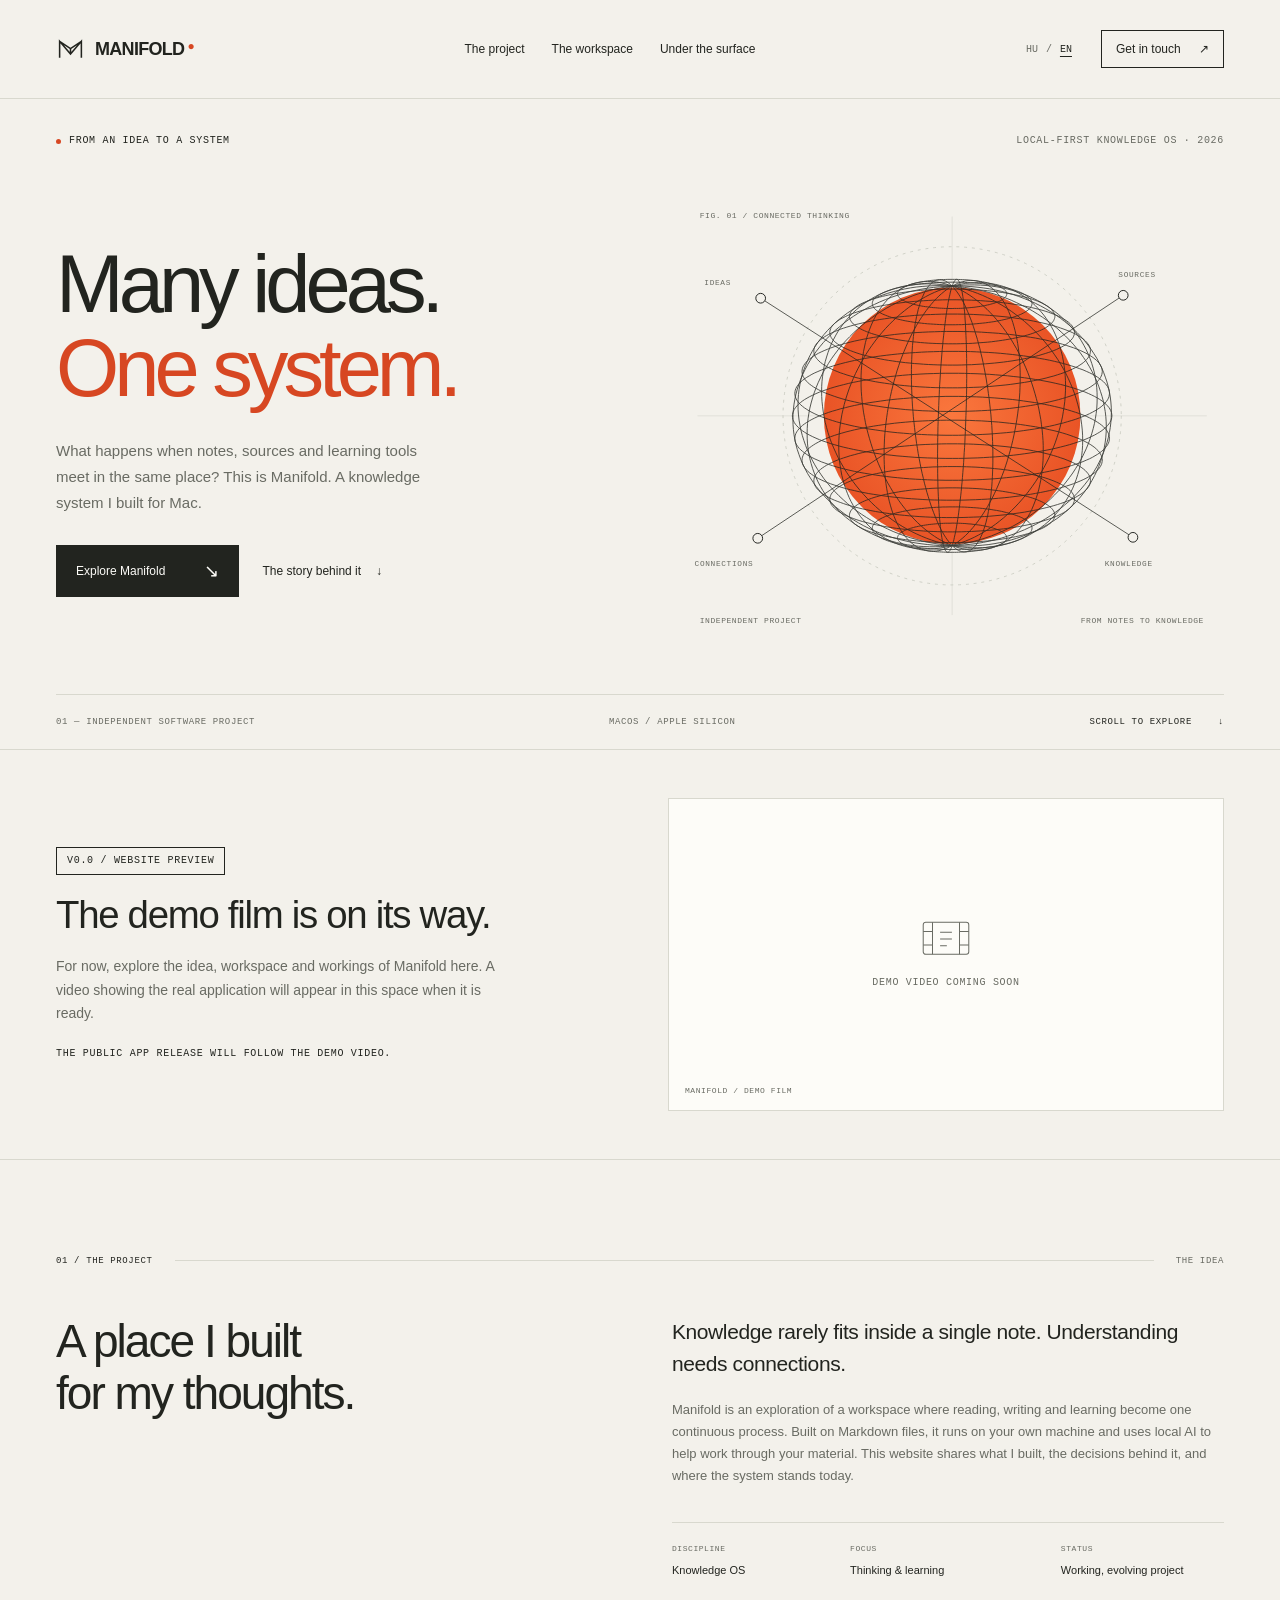
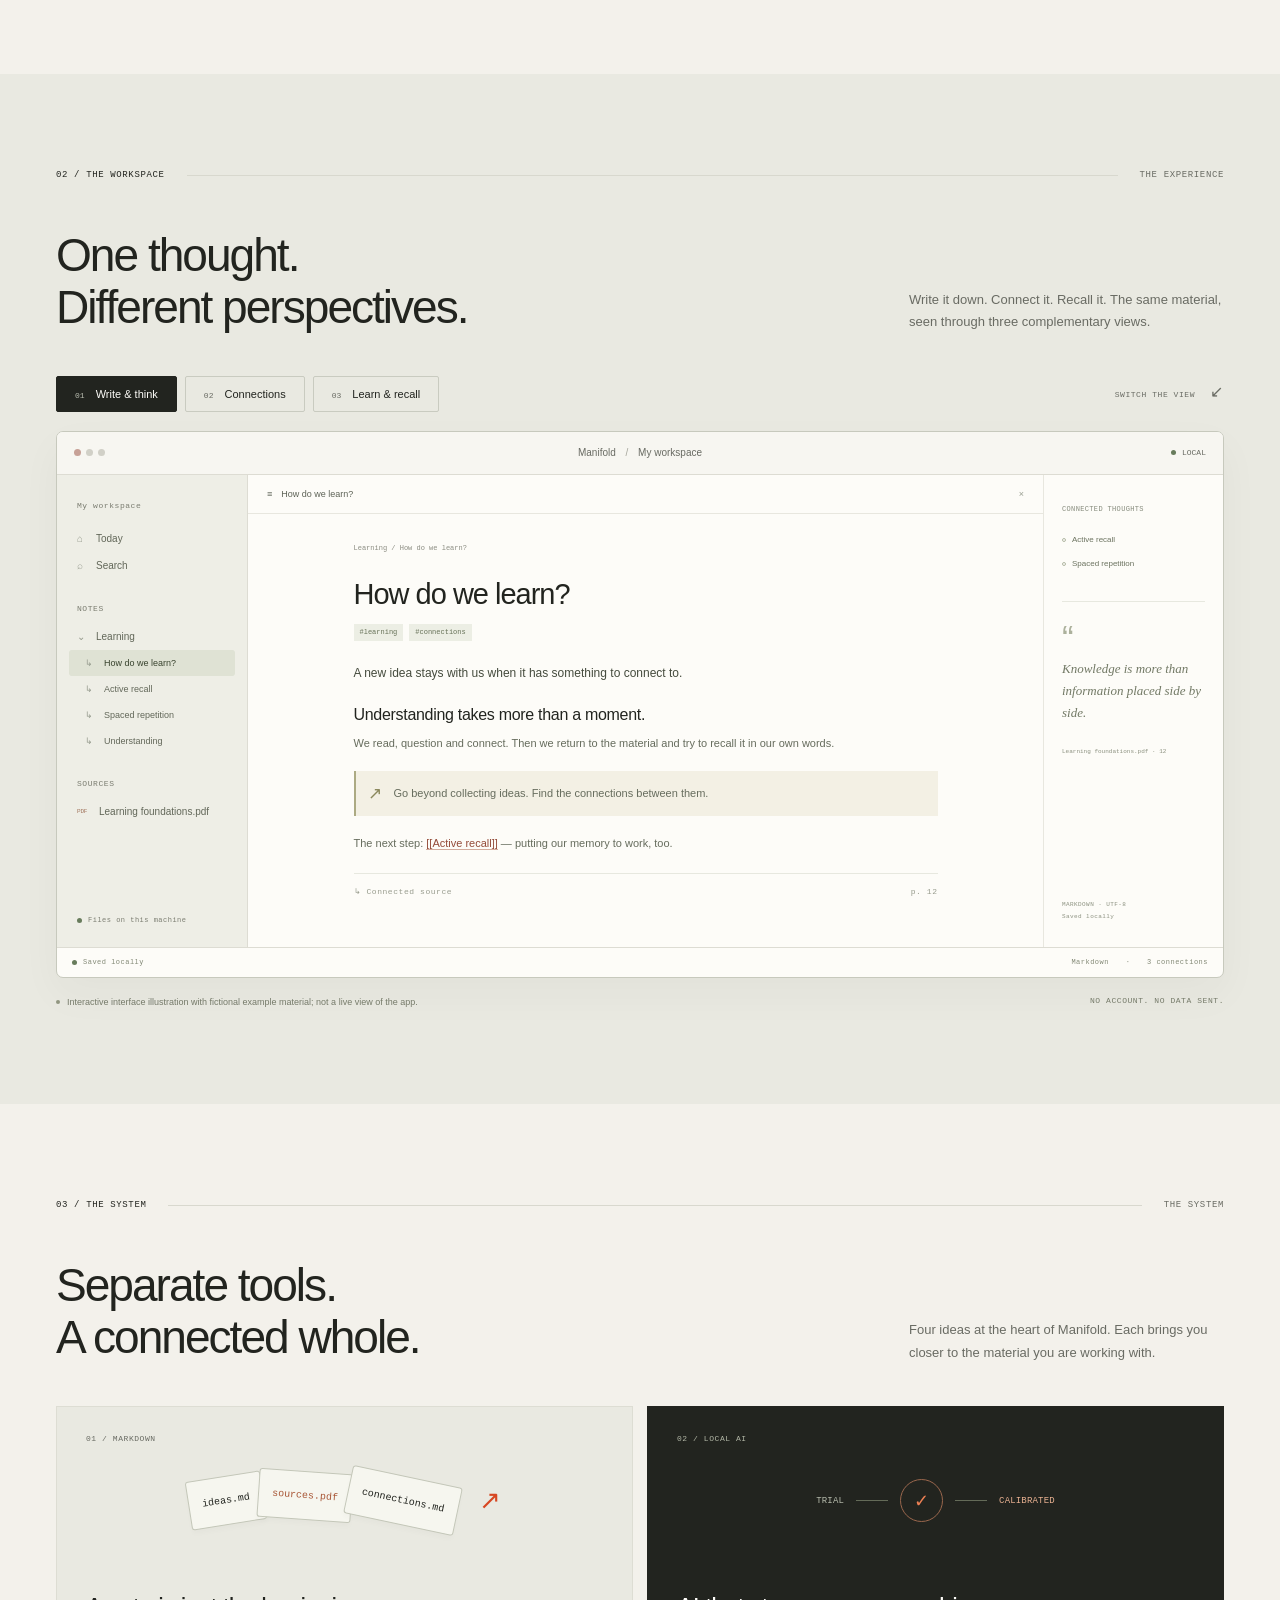
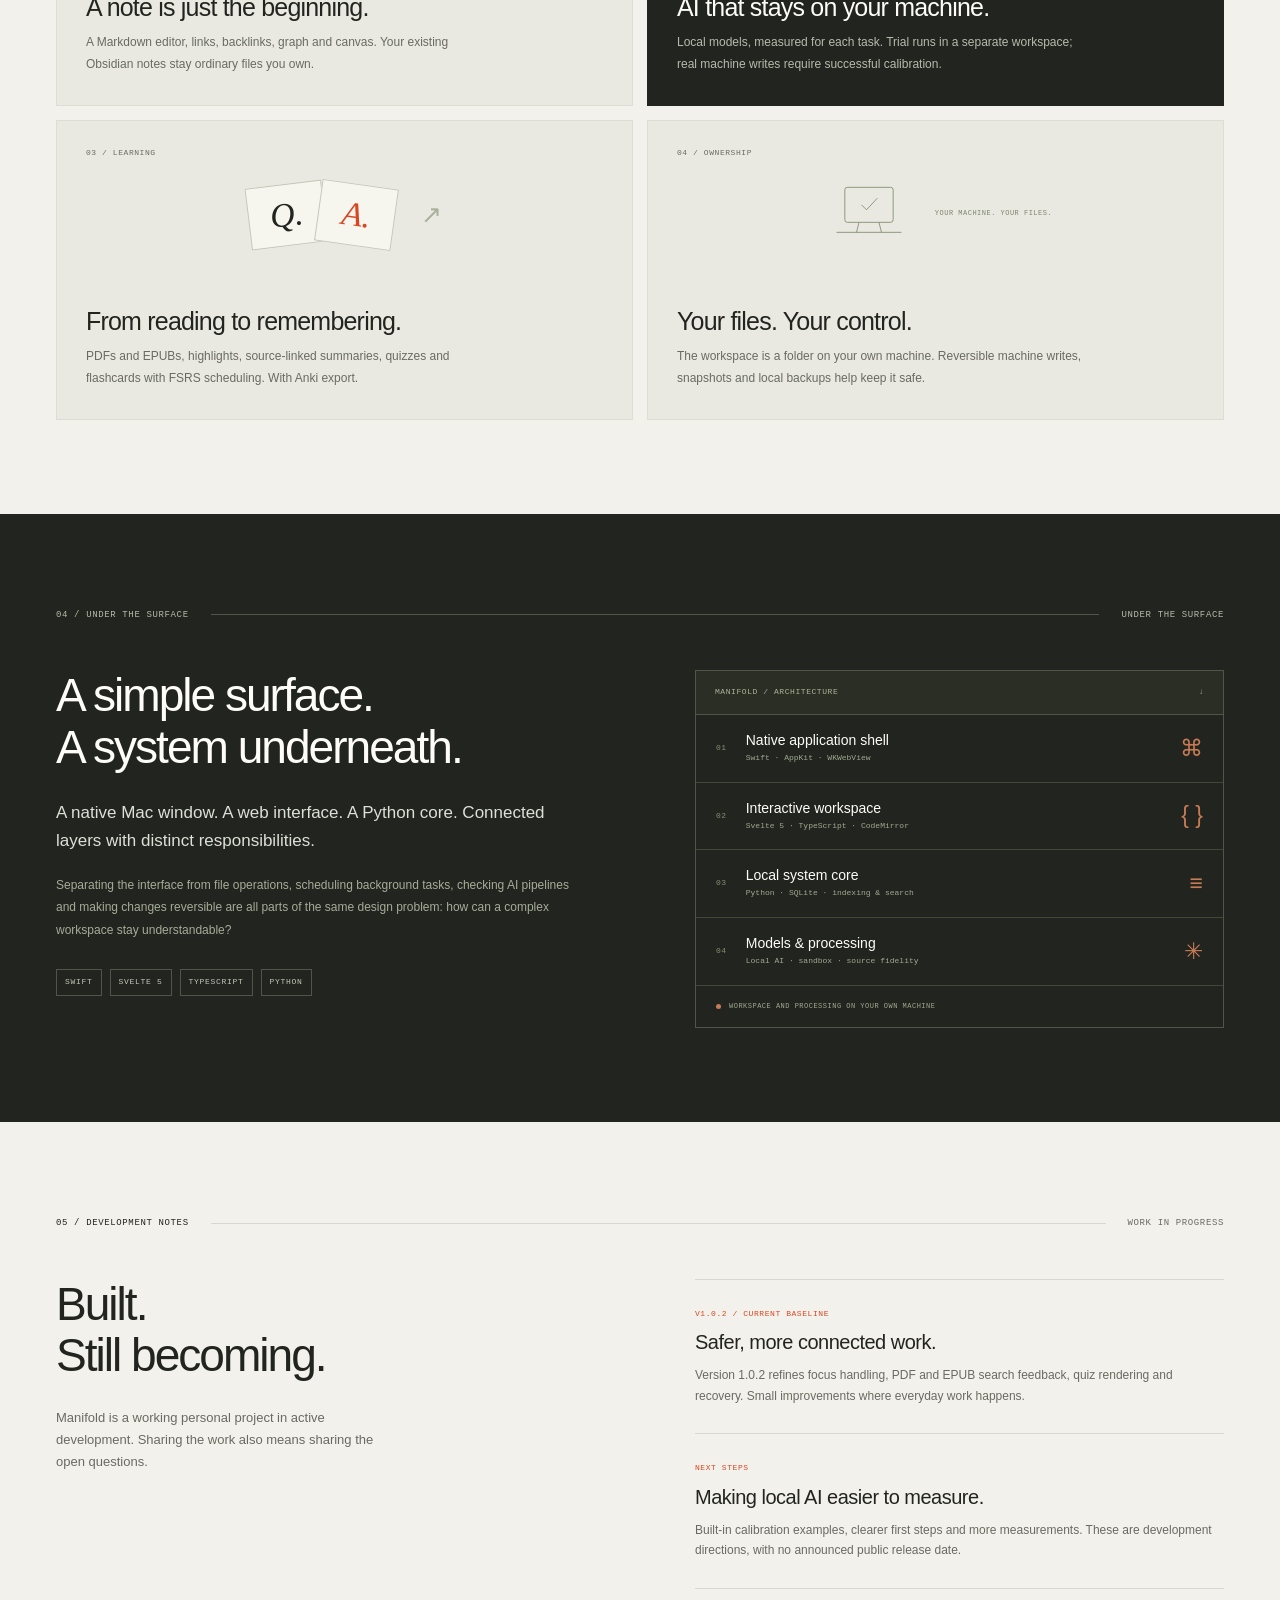
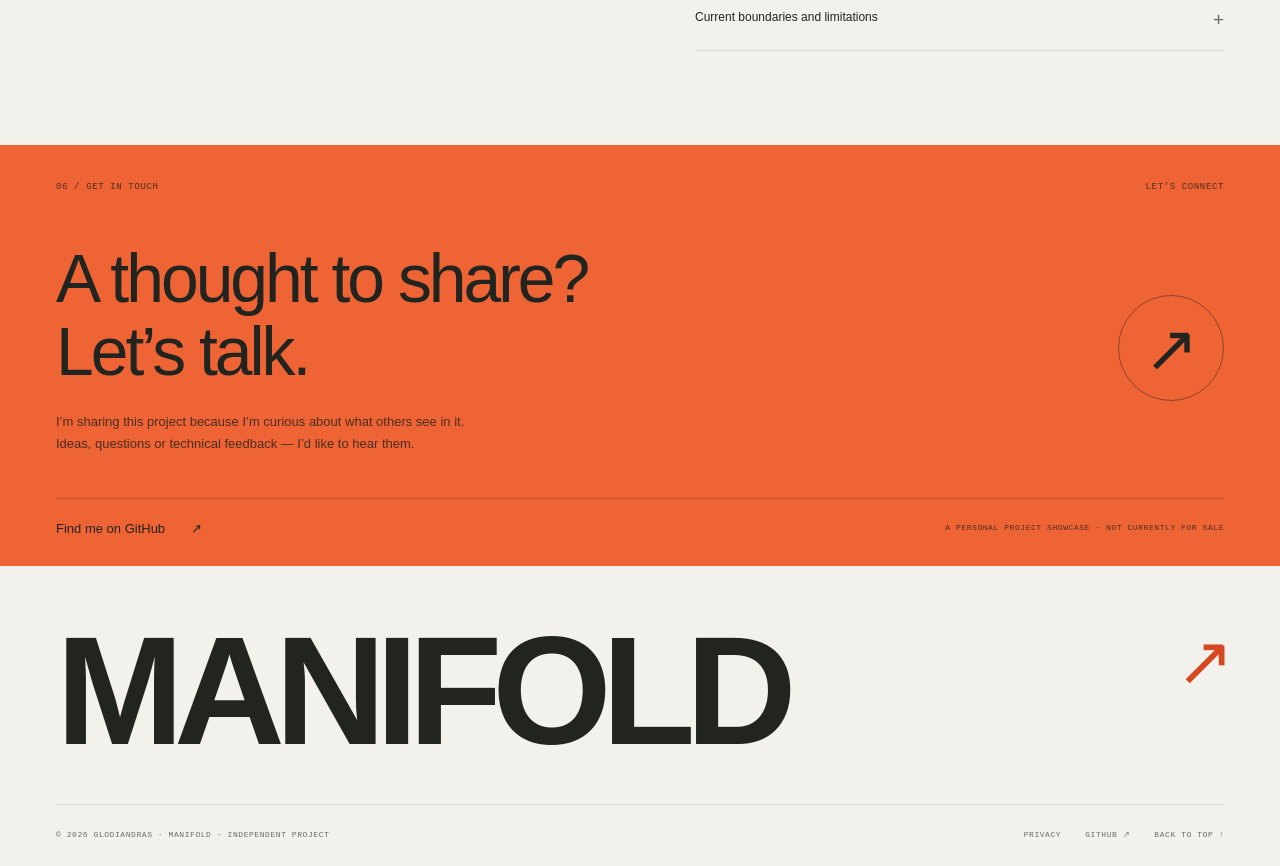
==== index.html @ f5e97c0f "Publish approved Manifold v0.0 bilingual website" ====
<!doctype html>
<html lang="en">
<head>
  <meta charset="utf-8">
  <meta name="viewport" content="width=device-width, initial-scale=1">
  <meta name="description" content="An independent software project about connected knowledge. Explore Manifold: a Markdown workspace, learning tools and local AI in one Mac application.">
  <meta name="theme-color" content="#f3f1eb">
  <meta http-equiv="Content-Security-Policy" content="default-src &#x27;none&#x27;; script-src &#x27;none&#x27;; style-src &#x27;sha256-9LdirO17qjAAufMeo3Rj2K68SVOoMVyPY88Miz1A1Jk=&#x27;; img-src &#x27;self&#x27; data:; font-src &#x27;none&#x27;; base-uri &#x27;none&#x27;; form-action &#x27;none&#x27;; object-src &#x27;none&#x27;">
<meta name="manifold-web-version" content="v0.0">
<meta name="robots" content="index, follow">
<meta property="og:type" content="website">
<meta property="og:site_name" content="Manifold">
<meta property="og:title" content="Manifold — Many ideas. One system.">
<meta property="og:description" content="An independent software project about connected knowledge. Explore Manifold: a Markdown workspace, learning tools and local AI in one Mac application.">
<meta property="og:locale" content="en_US">
<meta name="twitter:card" content="summary_large_image">
<link rel="canonical" href="https://glodiandras.github.io/Manifold/">
<meta property="og:url" content="https://glodiandras.github.io/Manifold/">
<meta property="og:image" content="https://glodiandras.github.io/Manifold/social.png">
<meta property="og:image:width" content="1200">
<meta property="og:image:height" content="630">
<meta property="og:image:alt" content="Manifold — Many ideas. One system.">
<link rel="alternate" hreflang="en" href="https://glodiandras.github.io/Manifold/">
<link rel="alternate" hreflang="hu" href="https://glodiandras.github.io/Manifold/hu.html">
<link rel="alternate" hreflang="x-default" href="https://glodiandras.github.io/Manifold/">
  <title>Manifold — Many ideas. One system.</title>
  <link rel="icon" href="mark.svg" type="image/svg+xml">
  <style id="manifold-style">
@charset "UTF-8";
:root{color-scheme:light;--paper:#f3f1eb;--ink:#22241f;--muted:#696b63;--line:#d8d8ce;--accent:#d74722;--orange:#ee6435;--white:#fdfcf8;--mono:"SFMono-Regular",Consolas,"Liberation Mono",monospace;--sans:"Helvetica Neue",Helvetica,Arial,sans-serif}
*{box-sizing:border-box}
html{scroll-behavior:smooth;scroll-padding-top:28px}
body{margin:0;background:var(--paper);color:var(--ink);font-family:var(--sans);font-size:16px;-webkit-font-smoothing:antialiased}
a{color:inherit;text-decoration:none}
button,input,summary{font:inherit}
a,summary,label{-webkit-tap-highlight-color:transparent}
a:focus-visible,summary:focus-visible{outline:2px solid var(--accent);outline-offset:6px}
::selection{background:#f4b39a;color:var(--ink)}
h1,h2,h3,h4,p{margin:0}
h1,h2,h3,h4{font-weight:500}
p{line-height:1.7}
svg{display:block;max-width:100%}
fieldset{min-inline-size:0}
section[id]{scroll-margin-top:24px}
.wrap{max-width:1328px;margin:auto;padding-left:56px;padding-right:56px}
.mono{font-family:var(--mono);font-size:10px;line-height:1.6;letter-spacing:.07em;font-weight:400}
.sr-only{position:absolute;width:1px;height:1px;padding:0;overflow:hidden;clip-path:inset(50%);white-space:nowrap;border:0}
.skip{position:fixed;top:-100px;left:20px;z-index:30;padding:12px 20px;background:var(--ink);color:var(--white)}
.skip:focus{top:12px}
.site-header{display:flex;align-items:center;justify-content:space-between;gap:30px;height:99px;border-bottom:1px solid var(--line)}
.wordmark{display:flex;align-items:center;gap:10px;font-size:18px;letter-spacing:-.7px;font-weight:750}
.wordmark svg{width:29px;height:29px;stroke:var(--ink);stroke-width:1.7;fill:none}
.wordmark-dot{font-size:12px;align-self:flex-start;margin-top:4px;margin-left:-7px;color:var(--accent)}
.main-nav{display:flex;gap:27px;font-size:12px}
.main-nav a,.text-link{transition:color .2s}
.main-nav a:hover,.text-link:hover{color:var(--accent)}
.header-end{display:flex;gap:29px;align-items:center;font-size:12px}
.language{display:flex;gap:8px;font-family:var(--mono);font-size:10px}
.language span,.language a:not([aria-current]){color:var(--muted)}
.language [aria-current]{text-decoration:underline;text-underline-offset:4px}
.contact-nav{padding:11px 14px;border:1px solid var(--ink)}
.contact-nav span{margin-left:15px}
.contact-nav:hover{background:var(--ink);color:var(--white)}
.hero-meta{display:flex;justify-content:space-between;gap:20px;margin-top:34px;color:var(--muted)}
.hero-meta>span:first-child{color:var(--ink);display:flex;align-items:center;gap:8px}
.status-dot{width:5px;height:5px;background:var(--accent);display:inline-block;border-radius:50%;flex:none}
.hero-grid{display:grid;grid-template-columns:1.1fr 1fr;align-items:center;gap:25px;padding:61px 0 64px}
.hero h1{font-size:clamp(58px,6.35vw,88px);line-height:1.035;letter-spacing:-5px;font-weight:500}
.hero h1>span{color:var(--accent)}
.hero-intro{font-size:15px;color:var(--muted);line-height:1.75;max-width:390px;margin-top:27px}
.button{display:inline-flex;align-items:center;gap:39px;background:var(--ink);color:var(--white);font-size:12px;padding:17px 20px;margin-top:29px;transition:background .2s,transform .2s}
.button:hover{background:var(--accent);transform:translateY(-2px)}
.button span{font-size:18px;line-height:1}
.hero-story{display:inline-flex;gap:15px;font-size:12px;margin:16px 0 0 23px}
.hero-art{position:relative;align-self:stretch;display:flex;flex-direction:column;justify-content:center;margin-top:-8px}
.art-coordinate,.art-bottom{font-size:8px;color:var(--muted)}
.art-coordinate{position:absolute;top:8px;left:20px}
.manifold-art{width:100%;height:auto;overflow:visible}
.manifold-art .axis{stroke:var(--line);stroke-width:.7}
.orbit{fill:none;stroke:#bfc1b6;stroke-width:.7;stroke-dasharray:3 5}
.mesh{fill:none;stroke:var(--ink);stroke-width:.9;opacity:.86}
.art-line{fill:none;stroke:var(--ink);stroke-width:.75}
.art-node{fill:var(--paper);stroke:var(--ink);stroke-width:1}
.manifold-art text{font-family:var(--mono);font-size:8px;fill:var(--muted);letter-spacing:.7px}
.art-bottom{display:flex;justify-content:space-between;position:absolute;bottom:2px;left:20px;right:20px}
.hero-bottom{display:flex;justify-content:space-between;gap:16px;border-top:1px solid var(--line);padding:20px 0;color:var(--muted);font-size:9px}
.hero-bottom a{color:var(--ink)}
.hero-bottom a span{margin-left:20px}
.section-space{padding-top:94px;padding-bottom:94px}
.film-section{display:grid;grid-template-columns:1fr 1fr;gap:56px;align-items:center;padding-top:48px;padding-bottom:48px;border-top:1px solid var(--line);border-bottom:1px solid var(--line)}
.film-status{display:inline-block;border:1px solid var(--ink);padding:5px 10px;margin-bottom:18px}
.film-copy h2{font-size:clamp(28px,3vw,40px);line-height:1.15;letter-spacing:-1.3px;margin-bottom:18px}
.film-copy>p{max-width:450px;color:var(--muted);font-size:14px}
.film-copy .film-note{margin-top:20px;color:var(--ink);font-size:10px}
.film-frame{aspect-ratio:16/9;border:1px solid var(--line);background:var(--white);display:flex;flex-direction:column;align-items:center;justify-content:center;gap:16px;position:relative;color:var(--muted)}
.film-frame svg{width:54px;fill:none;stroke:var(--muted);stroke-width:1.2}
.film-frame .film-frame-caption{position:absolute;left:16px;bottom:12px;font-size:8px}
@media(max-width:700px){.film-section{grid-template-columns:1fr;gap:28px}.film-frame{width:100%}}
.section-index{display:flex;align-items:center;gap:22px;color:var(--muted);font-size:9px;margin-bottom:48px}
.section-index>span:first-child{color:var(--ink)}
.index-rule{height:1px;background:var(--line);flex:1}
.project-grid{display:grid;grid-template-columns:1fr 1.07fr;gap:100px}
h2{font-size:clamp(36px,3.6vw,49px);line-height:1.12;letter-spacing:-2px}
.project-copy .large-copy{font-size:21px;line-height:1.5;letter-spacing:-.4px;color:var(--ink);margin-bottom:20px}
.project-copy>p{font-size:13px;color:var(--muted)}
.project-facts{display:grid;grid-template-columns:1fr 1.2fr 1fr;gap:15px;border-top:1px solid var(--line);margin-top:34px;padding-top:20px}
.project-facts span{font-size:8px;color:var(--muted);display:block;text-transform:uppercase;margin-bottom:7px}
.project-facts strong{font-size:11px;font-weight:500;line-height:1.6;display:block}
.workspace-section{background:#e9e9e1}
.section-heading{display:flex;align-items:end;justify-content:space-between;gap:70px;margin-bottom:42px}
.section-heading>p{font-size:13px;max-width:315px;color:var(--muted)}
.workspace-demo{margin:0;padding:0;border:none;position:relative}
.demo-tabs{display:flex;gap:8px;align-items:center;margin-bottom:19px}
.demo-tabs label{cursor:pointer;padding:11px 18px;font-size:11px;border:1px solid #c9cbc0;border-radius:2px;transition:background .2s}
.tab-number{font-family:var(--mono);font-size:8px;color:var(--muted);margin-right:8px}
.demo-tab-hint{margin-left:auto;color:var(--muted);font-size:8px}
.demo-tab-hint>span{margin-left:10px;font-size:16px}
#view-notes:checked~.demo-tabs label[for=view-notes],#view-graph:checked~.demo-tabs label[for=view-graph],#view-study:checked~.demo-tabs label[for=view-study]{color:var(--white);background:var(--ink);border-color:var(--ink)}
#view-notes:checked~.demo-tabs label[for=view-notes] .tab-number,#view-graph:checked~.demo-tabs label[for=view-graph] .tab-number,#view-study:checked~.demo-tabs label[for=view-study] .tab-number{color:#b9bdb0}
#view-notes:focus-visible~.demo-tabs label[for=view-notes],#view-graph:focus-visible~.demo-tabs label[for=view-graph],#view-study:focus-visible~.demo-tabs label[for=view-study]{outline:2px solid var(--accent);outline-offset:4px}
.app-window{border:1px solid #c7c9bd;border-radius:7px;overflow:hidden;background:var(--white);box-shadow:0 16px 40px #32352c0a}
.app-titlebar{display:flex;align-items:center;justify-content:space-between;height:43px;border-bottom:1px solid #dddcd3;background:#f7f6f1;padding:0 17px;font-size:10px;color:var(--muted)}
.window-dots{display:flex;gap:5px;width:70px}
.window-dots i{width:7px;height:7px;background:#d1d0c7;border-radius:50%}
.window-dots i:first-child{background:#c7a197}
.titlebar-divider{padding:0 7px;color:#a5a59b}
.local-badge{font-family:var(--mono);font-size:8px;display:flex;align-items:center;gap:6px;width:70px;justify-content:end}
.local-badge .status-dot,.sidebar-bottom .status-dot,.app-status .status-dot{background:#687c5c}
.app-body{display:grid;grid-template-columns:191px minmax(0,1fr) 180px;min-height:472px}
.app-sidebar{position:relative;background:#eeeee6;border-right:1px solid #dddcd3;padding:25px 12px 50px}
.sidebar-heading{font-size:8px;color:#7a7c70;padding:0 8px;margin-bottom:13px}
.sidebar-row{font-size:10px;padding:8px;display:flex;gap:8px;align-items:center;color:#626759}
.sidebar-row>span{width:11px;color:#969b8e}
.sidebar-files{margin-top:24px;margin-bottom:7px}
.sidebar-row.file{font-size:9px;padding-left:16px;white-space:nowrap}
.sidebar-row.active{background:#dfe2d4;border-radius:3px;color:#38432e}
.sidebar-row .pdf-icon{font-family:var(--mono);font-size:6px;letter-spacing:-.2px;color:#a1745d;width:14px}
.sidebar-bottom{position:absolute;bottom:20px;left:20px;display:flex;gap:6px;align-items:center;font-size:7px;color:#7a7c70}
.app-main{min-width:0}
.editor-tab{height:39px;display:flex;gap:9px;align-items:center;padding:0 19px;border-bottom:1px solid #e8e7df;font-size:9px;color:#5e6357}
.tab-close{margin-left:auto;color:#989d90}
.note-page{padding:29px 38px 31px;max-width:660px;margin:auto}
.breadcrumb{font-size:7px;letter-spacing:0;color:#8a8b80;margin-bottom:23px}
.note-page h3{font-size:29px;letter-spacing:-1px;line-height:1.2;margin-bottom:12px}
.note-properties{display:flex;gap:6px;letter-spacing:0;font-size:7px;margin-bottom:22px}
.note-properties span{padding:3px 6px;background:#eceee4;color:#657056}
.note-page p{font-size:11px;line-height:1.85;color:#666c5d}
.note-page .note-lead{font-size:12px;line-height:1.8;color:#454b3d}
.note-page h4{font-size:16px;letter-spacing:-.3px;margin:22px 0 9px}
.note-callout{background:#f3f0e4;border-left:2px solid #acaa83;display:flex;gap:12px;padding:12px;margin:17px 0}
.note-callout>span{color:#8b885d;font-size:17px}
.wiki-link{color:#944b39;border-bottom:1px solid #d3ac9d}
.note-source{display:flex;justify-content:space-between;font-size:8px;color:#989c8e;border-top:1px solid #e7e8df;margin-top:20px;padding-top:12px}
.app-context{padding:29px 18px;border-left:1px solid #e8e7df;position:relative}
.app-context>p{font-size:7px;color:#868b7c;letter-spacing:.05em;margin-bottom:19px}
.context-link{display:flex;gap:6px;align-items:center;font-size:8px;line-height:1.5;margin-bottom:12px;color:#6b725f}
.context-link i{width:4px;height:4px;border:1px solid #b2b8a4;border-radius:50%}
.context-quote{margin-top:31px;padding-top:18px;border-top:1px solid #e7e8df}
.quote-mark{font-size:35px;line-height:1;color:#acb19c}
.context-quote p{font-family:Georgia,serif;font-size:13px;font-style:italic;line-height:1.7;color:#727965;margin:3px 0 15px}
.context-quote>.mono{font-size:6px;letter-spacing:0;color:#8b907f}
.context-foot{position:absolute;bottom:24px;font-size:6px;line-height:2;color:#8b907f}
.app-status{padding:9px 15px;border-top:1px solid #dddcd3;display:flex;justify-content:space-between;font-size:7px;color:#828875}
.app-status>span:first-child{display:flex;gap:6px;align-items:center}
.app-status>span:last-child>span{margin:0 12px}
.demo-panel{display:none}
#view-notes:checked~.app-window .notes-panel,#view-graph:checked~.app-window .graph-panel,#view-study:checked~.app-window .study-panel{display:block}
.graph-stage{padding:20px 15px;background-image:radial-gradient(#c7cbbf .7px,transparent .7px);background-size:16px 16px;min-height:433px;display:flex;flex-direction:column;justify-content:center}
.graph-stage svg{width:100%;max-height:370px}
.graph-edges{fill:none;stroke:#c4c8b9;stroke-width:1}
.graph-small{fill:#8b9879;stroke:var(--white);stroke-width:3}
.graph-center{fill:var(--orange);stroke:#efd1bf;stroke-width:9}
.graph-labels{font-family:var(--sans);font-size:12px;fill:#6a745e}
.graph-labels text:first-child{fill:var(--ink);font-weight:600}
.graph-note{font-size:7px;text-align:center;color:#88907b;margin-top:9px}
.study-stage{padding:29px 37px;min-height:433px}
.study-meta{display:flex;justify-content:space-between;font-size:7px;color:#878d7b}
.study-card{border:1px solid #d9ddce;border-radius:4px;padding:26px 25px;background:#f8f9f2;margin-top:22px}
.card-kicker{font-size:7px;color:#8d947e}
.study-card h3{font-size:24px;line-height:1.3;letter-spacing:-.7px;margin-top:18px;max-width:300px}
.card-answer{margin-top:28px;border-top:1px solid #d9ddce}
.card-answer summary{list-style:none;font-size:10px;cursor:pointer;padding-top:16px;display:flex;justify-content:space-between;color:#70795d}
.card-answer summary::-webkit-details-marker{display:none}
.card-answer[open] summary{color:#38452c}
.card-answer p{font-size:12px;line-height:1.7;color:#556149;padding-top:15px}
.study-source{font-size:9px;color:#7b856c;margin-top:19px}
.study-disclaimer{font-size:7px;color:#929886;margin-top:19px;letter-spacing:0}
.demo-caption{display:flex;justify-content:space-between;gap:20px;margin-top:17px;color:#777c6b}
.demo-caption p{font-size:9px;display:flex;align-items:center;gap:7px}
.caption-dot{width:4px;height:4px;background:#929781;border-radius:50%;flex:none}
.demo-caption>.mono{font-size:8px}
.feature-grid{display:grid;grid-template-columns:repeat(2,minmax(0,1fr));gap:14px}
.feature{min-height:300px;position:relative;background:#e9e9e1;border:1px solid #ddddD3;padding:26px 29px 29px;display:flex;flex-direction:column}
.feature-number{font-size:8px;color:var(--muted)}
.feature-text{margin-top:auto;padding-top:25px}
.feature h3{font-size:25px;letter-spacing:-.8px;margin-bottom:10px}
.feature p{font-size:12px;color:var(--muted);max-width:410px;line-height:1.8}
.feature-dark{background:var(--ink);color:var(--white);border-color:var(--ink)}
.feature-dark .feature-number{color:#b2b7a6}
.feature-dark p{color:#b6bbac}
.feature-file-art{height:96px;display:flex;align-items:center;justify-content:center;padding-top:15px}
.feature-file-art>span{font-family:var(--mono);font-size:10px;border:1px solid #c4c7b9;border-radius:3px;padding:18px 13px;background:#f6f6ef;box-shadow:0 4px 5px #22241f05;transform:rotate(-9deg)}
.feature-file-art>span:nth-child(2){margin-left:-6px;transform:translateY(-5px) rotate(4deg);color:#a85636}
.feature-file-art>span:nth-child(3){margin-left:-6px;transform:rotate(12deg)}
.feature-file-art b{font-size:26px;font-weight:400;margin-left:20px;color:var(--accent)}
.ai-art{display:flex;align-items:center;justify-content:center;gap:12px;font-family:var(--mono);font-size:9px;letter-spacing:.02em;height:96px;padding-top:15px;color:#b6bbac}
.ai-line{width:32px;height:1px;background:#646b58}
.ai-measure{display:grid;place-items:center;width:43px;height:43px;border:1px solid #9a674d;border-radius:50%;font-size:18px;color:#ed8054}
.ai-art>span:last-child{color:#eab292}
.learning-art{display:flex;align-items:center;justify-content:center;height:96px;padding-top:15px;gap:10px}
.learning-art>span{width:77px;height:62px;border:1px solid #c4c7b9;background:#f6f6ef;font-family:Georgia,serif;font-style:italic;font-size:34px;display:grid;place-items:center;transform:rotate(-7deg)}
.learning-art>span:nth-child(2){margin-left:-17px;transform:rotate(8deg);color:var(--accent)}
.learning-art b{font-size:25px;color:#a9b09c;font-weight:400;margin-left:16px}
.ownership-art{height:96px;padding-top:12px;display:flex;align-items:center;justify-content:center;gap:16px}
.ownership-art svg{width:100px;stroke:#7e8a6c;stroke-width:1;fill:none}
.ownership-art span{font-size:7px;color:#7c866e}
.engineering-section{background:var(--ink);color:var(--white)}
.engineering-section .section-index,.engineering-section .section-index>span:first-child{color:#b4baa7}
.engineering-section .index-rule{background:#505647}
.engineering-grid{display:grid;grid-template-columns:1fr 1fr;gap:110px}
.engineering-intro{font-size:17px;line-height:1.65;color:#dedfd6;margin:26px 0 19px}
.engineering-grid>div>p:not(.engineering-intro){font-size:12px;color:#a5ad98;line-height:1.85}
.engineering-tags{display:flex;gap:8px;margin-top:28px;flex-wrap:wrap}
.engineering-tags span{padding:6px 8px;font-size:8px;border:1px solid #505647;color:#c1c8b5}
.architecture{border:1px solid #505647;align-self:start}
.architecture-head{display:flex;justify-content:space-between;background:#2a2e25;padding:15px 19px;border-bottom:1px solid #505647;color:#acb49b;font-size:8px}
.architecture-row{display:flex;align-items:center;gap:19px;border-bottom:1px solid #414838;padding:17px 20px}
.architecture-number{font-size:8px;color:#849073}
.architecture-row h3{font-size:14px;margin-bottom:4px}
.architecture-row p{font-family:var(--mono);font-size:8px;line-height:1.6;color:#a0aa90;letter-spacing:0}
.architecture-symbol{margin-left:auto;color:#c67b54;font-size:23px;line-height:1;font-weight:300}
.architecture-base{display:flex;gap:8px;align-items:center;font-size:7px;color:#a0aa90;padding:15px 20px}
.architecture-base .status-dot{background:#c67b54}
.journal-grid{display:grid;grid-template-columns:1fr 1fr;gap:110px}
.journal-grid>div>p{font-size:13px;color:var(--muted);max-width:330px;margin-top:25px}
.journal-entry{border-top:1px solid var(--line);padding:22px 0 27px}
.journal-tag{color:var(--accent);font-size:8px}
.journal-entry h3{font-size:20px;letter-spacing:-.5px;margin:11px 0}
.journal-entry p{font-size:12px;color:var(--muted)}
.limits{border-top:1px solid var(--line);border-bottom:1px solid var(--line)}
.limits summary{list-style:none;cursor:pointer;padding:21px 0;display:flex;justify-content:space-between;font-size:12px}
.limits summary::-webkit-details-marker{display:none}
.limits summary>span{font-size:19px;color:var(--muted);line-height:1}
.limits[open] summary>span{transform:rotate(45deg)}
.limits>div{padding:0 0 20px}
.limits p{font-size:12px;color:var(--muted);margin-bottom:11px}
.contact-section{background:var(--orange);padding:35px 0 30px}
.contact-top{display:flex;justify-content:space-between;font-size:9px;color:#502d21}
.contact-grid{display:flex;justify-content:space-between;align-items:center;gap:60px;padding:48px 0 43px}
.contact-grid h2{font-size:clamp(45px,5.3vw,72px);letter-spacing:-3px;line-height:1.08;max-width:770px}
.contact-grid p{font-size:13px;color:#4c2d21;max-width:440px;margin-top:22px}
.contact-arrow{width:106px;height:106px;flex-shrink:0;display:grid;place-items:center;border:1px solid #8c432b;border-radius:50%;font-size:65px;line-height:1;transition:background .2s,transform .2s}
.contact-arrow:hover{background:var(--ink);color:var(--orange);transform:rotate(8deg)}
.contact-bottom{display:flex;align-items:center;justify-content:space-between;gap:25px;border-top:1px solid #b9512c;padding-top:22px}
.contact-bottom>a{font-size:13px}
.contact-bottom>a>span{margin-left:22px}
.contact-bottom>.mono{font-size:8px;color:#502d21}
.site-footer{padding-top:49px;padding-bottom:24px}
.footer-brand{display:flex;align-items:center;justify-content:space-between;font-size:clamp(55px,12vw,160px);letter-spacing:-.065em;line-height:1;font-weight:600;border-bottom:1px solid var(--line);padding-bottom:36px}
.footer-brand>span{font-size:.45em;line-height:1;font-weight:400;align-self:flex-start;color:var(--accent);padding-top:12px}
.footer-meta{display:flex;justify-content:space-between;gap:25px;font-size:8px;color:var(--muted);padding-top:24px}
.footer-meta nav{display:flex;gap:24px}
.footer-meta a:hover{text-decoration:underline;text-underline-offset:4px}
.document{max-width:850px;min-height:65vh;padding-top:90px;padding-bottom:90px}
.document h1{font-size:56px;letter-spacing:-2px;line-height:1.12;margin:30px 0}
.document>p{color:var(--muted);max-width:620px}
.document section{margin-top:35px}
.document h2{font-size:23px;letter-spacing:-.5px;margin-bottom:12px}
.document section p{font-size:14px;color:var(--muted)}
.document section a{text-decoration:underline;text-underline-offset:3px}
@media(min-width:1500px){.hero-grid{padding-top:75px;padding-bottom:80px}
.hero h1{font-size:90px}
}
@media(max-width:1100px){.wrap{padding-left:36px;padding-right:36px}
.main-nav{gap:18px}
.hero h1{font-size:65px;letter-spacing:-3.5px}
.hero-grid{gap:5px}
.hero-story{margin-left:15px;font-size:11px}
.button{gap:20px}
.project-grid,.engineering-grid,.journal-grid{gap:55px}
.app-body{grid-template-columns:165px minmax(0,1fr) 151px}
.note-page{padding:27px}
.app-context{padding:27px 13px}
.feature-file-art>span{font-size:8px;padding:16px 9px}
.ai-art{gap:9px;font-size:8px}
.ai-line{width:24px}
}
@media(max-width:850px){.main-nav{display:none}
.hero-meta>span:last-child{font-size:8px}
.hero-grid{grid-template-columns:1.15fr 1fr;padding-top:48px;padding-bottom:50px}
.hero h1{font-size:54px;letter-spacing:-2.8px}
.hero-intro{font-size:13px}
.hero-story{display:flex;margin-left:0}
.hero-art{min-height:300px}
.art-coordinate{font-size:6px;left:4px;top:15px}
.art-bottom{font-size:6px;left:4px;right:4px;bottom:15px}
.section-space{padding-top:72px;padding-bottom:72px}
.project-grid{gap:35px}
.project-copy .large-copy{font-size:18px}
.project-facts{grid-template-columns:1fr 1fr;gap:20px}
.project-facts>div:last-child{grid-column:1/-1}
.section-heading{gap:35px}
.section-heading>p{max-width:250px;font-size:12px}
.app-body{grid-template-columns:149px minmax(0,1fr)}
.app-context{display:none}
.note-page h3{font-size:26px}
.demo-caption>.mono{display:none}
.demo-tab-hint{display:none}
.engineering-grid,.journal-grid{gap:40px}
h2{font-size:36px}
.feature{padding:23px;min-height:295px}
.feature h3{font-size:22px}
.feature-file-art{justify-content:flex-start}
.feature-file-art b{margin-left:12px}
.ai-art{gap:6px;font-size:7px}
.ai-line{width:17px}
.ai-measure{width:35px;height:35px}
.ownership-art{gap:5px}
.ownership-art span{font-size:6px}
.contact-grid h2{font-size:54px;letter-spacing:-2.5px}
.contact-arrow{width:85px;height:85px;font-size:50px}
.contact-bottom>.mono{max-width:220px;text-align:right}
}
@media(max-width:600px){html{scroll-padding-top:18px}
.wrap{padding-left:22px;padding-right:22px}
.site-header{height:77px;gap:14px}
.wordmark{font-size:15px;gap:7px}
.wordmark svg{width:25px;height:25px}
.wordmark-dot{font-size:10px;margin-left:-4px}
.header-end{gap:15px}
.contact-nav{font-size:10px;padding:8px 10px}
.contact-nav span{margin-left:9px}
.language{font-size:9px;gap:5px}
.hero-meta{margin-top:25px;font-size:8px}
.hero-meta>span:last-child{display:none}
.hero-grid{display:flex;flex-direction:column;padding-top:40px;padding-bottom:22px;gap:16px;align-items:stretch}
.hero h1{font-size:clamp(46px,11.7vw,68px);letter-spacing:-2.8px}
.hero-intro{font-size:14px;max-width:340px;margin-top:22px}
.button{font-size:11px;margin-top:25px;padding:16px 17px;gap:27px}
.hero-story{display:inline-flex;font-size:10px;margin-left:16px;gap:8px}
.hero-art{width:100%;max-width:400px;min-height:0;align-self:center;margin-top:5px}
.manifold-art{max-height:290px}
.art-coordinate{top:10px;font-size:6px}
.art-bottom{bottom:8px}
.hero-bottom{flex-wrap:wrap;font-size:7px;padding:18px 0;gap:12px}
.hero-bottom>span:nth-child(2){display:none}
.section-space{padding-top:55px;padding-bottom:55px}
.section-index{font-size:7px;gap:13px;margin-bottom:31px}
.section-index>span:last-child{font-size:6px}
.project-grid{grid-template-columns:1fr;gap:26px}
h2{font-size:36px;letter-spacing:-1.7px}
.project-copy .large-copy{font-size:19px;margin-bottom:16px}
.project-copy>p{font-size:13px}
.project-facts{grid-template-columns:1fr 1fr 1fr;margin-top:25px;gap:15px}
.project-facts>div:last-child{grid-column:auto}
.project-facts strong{font-size:10px}
.project-facts span{font-size:6px}
.section-heading{display:block;margin-bottom:28px}
.section-heading>p{max-width:350px;margin-top:18px;font-size:12px}
.demo-tabs{gap:5px;margin-bottom:13px}
.demo-tabs label{font-size:9px;padding:10px 9px;flex:1;text-align:center;white-space:nowrap}
.tab-number{font-size:7px;margin-right:4px}
.app-titlebar{height:36px;padding:0 12px;font-size:8px}
.window-dots{width:40px;gap:4px}
.window-dots i{width:6px;height:6px}
.local-badge{font-size:6px;width:40px}
.app-body{display:block;min-height:450px}
.app-sidebar{display:none}
.editor-tab{height:35px;font-size:8px;padding:0 18px}
.note-page{padding:25px 23px 30px}
.breadcrumb{font-size:6px;margin-bottom:20px}
.note-page h3{font-size:27px}
.note-page p{font-size:11px}
.note-page .note-lead{font-size:12px}
.note-page h4{margin-top:20px}
.note-properties{font-size:6px}
.app-status{font-size:6px;padding:9px 10px}
.app-status>span:last-child>span{margin:0 5px}
.demo-caption{margin-top:13px}
.demo-caption p{font-size:8px;line-height:1.6;align-items:start}
.caption-dot{margin-top:5px}
.graph-stage{min-height:415px;padding:20px 4px}
.graph-stage svg{height:330px}
.graph-labels{font-size:15px}
.graph-note{font-size:6px;margin-top:22px}
.study-stage{min-height:415px;padding:26px 23px}
.study-card{padding:25px 20px}
.study-card h3{font-size:25px}
.study-meta{font-size:6px}
.study-disclaimer{font-size:6px}
.feature-grid{grid-template-columns:1fr;gap:12px}
.feature{padding:24px;min-height:280px}
.feature h3{font-size:26px}
.feature p{font-size:12px}
.feature-file-art{justify-content:center}
.feature-file-art>span{font-size:9px;padding:18px 13px}
.feature-number{font-size:8px}
.ai-art{gap:13px;font-size:8px}
.ai-line{width:29px}
.ai-measure{width:42px;height:42px}
.ownership-art{gap:16px}
.ownership-art span{font-size:7px}
.engineering-grid,.journal-grid{grid-template-columns:1fr;gap:35px}
.engineering-intro{font-size:17px;margin-top:23px}
.engineering-tags{margin-top:23px}
.architecture-row{padding:18px}
.journal-grid>div>p{margin-top:19px;max-width:350px}
.journal-entry{padding-top:21px}
.contact-section{padding:27px 0}
.contact-top{font-size:7px}
.contact-grid{gap:15px;padding:35px 0 29px}
.contact-grid h2{font-size:39px;letter-spacing:-1.8px}
.contact-grid p{font-size:12px;margin-top:20px}
.contact-arrow{width:51px;height:51px;font-size:32px;align-self:flex-start;margin-top:6px}
.contact-bottom{align-items:start;padding-top:19px}
.contact-bottom>a{font-size:11px;max-width:190px}
.contact-bottom>a>span{margin-left:6px}
.contact-bottom>.mono{font-size:6px;max-width:130px;letter-spacing:0}
.site-footer{padding-top:32px;padding-bottom:23px}
.footer-brand{font-size:13.2vw;padding-bottom:24px}
.footer-brand>span{padding-top:4px}
.footer-meta{font-size:6px;flex-direction:column;gap:16px;padding-top:20px}
.footer-meta nav{justify-content:space-between;gap:15px}
.document{padding-top:50px;padding-bottom:55px}
.document h1{font-size:40px}
.document .mono{font-size:8px}
}
@media(prefers-reduced-motion:reduce){html{scroll-behavior:auto}
*,*::before,*::after{transition:none!important;animation:none!important}
}
@media print{body{background:white;color:black}
.wrap{padding:0;max-width:none}
.site-header,.hero-art,.demo-tabs,.contact-arrow,.footer-brand,.skip{display:none}
.section-space{padding:25px 0;break-inside:avoid}
.hero-grid{padding:25px 0}
.hero h1{font-size:48px}
.project-grid,.engineering-grid,.journal-grid{display:block}
.feature-grid{gap:12px}
.feature,.engineering-section,.contact-section{background:white;color:black}
.feature-dark p,.engineering-grid>div>p:not(.engineering-intro){color:#444}
.app-window{box-shadow:none}
.demo-panel{display:none!important}
.notes-panel{display:block!important}
.app-context{display:none}
.app-body{grid-template-columns:150px 1fr}
.contact-section{padding:25px 0}
.site-footer{padding-top:25px}
a[href^="mailto:"]::after{content:" (" attr(href) ")";font-size:10px}
}

</style>
</head>
<body id="top">
  <a class="skip" href="#main">Skip to content</a>
  <header class="site-header wrap">
    <a class="wordmark" href="index.html" aria-label="Manifold"><svg viewBox="0 0 32 32" aria-hidden="true"><path d="M4 25V7l12 14L28 7v18M4 7l12 8L28 7M16 15v6"/></svg>MANIFOLD<span class="wordmark-dot">●</span></a>
    <nav class="main-nav" aria-label="Main navigation"><a href="#project">The project</a><a href="#workspace">The workspace</a><a href="#engineering">Under the surface</a></nav>
    <div class="header-end"><div class="language" aria-label="Choose language"><a href="hu.html" lang="hu" >HU</a><span>/</span><a href="index.html" lang="en" aria-current="page">EN</a></div><a class="contact-nav" href="#contact">Get in touch <span aria-hidden="true">↗</span></a></div>
  </header>
  <main id="main">
    <section class="hero wrap" aria-labelledby="hero-title">
      <div class="hero-meta mono"><span><i class="status-dot"></i>FROM AN IDEA TO A SYSTEM</span><span>LOCAL-FIRST KNOWLEDGE OS · 2026</span></div>
      <div class="hero-grid"><div class="hero-copy"><h1 id="hero-title">Many ideas.<br><span>One system.</span></h1><p class="hero-intro">What happens when notes, sources and learning tools meet in the same place? This is Manifold. A knowledge system I built for Mac.</p><a class="button" href="#workspace">Explore Manifold <span aria-hidden="true">↘</span></a><a class="text-link hero-story" href="#project">The story behind it <span aria-hidden="true">↓</span></a></div>
      <div class="hero-art" aria-hidden="true"><div class="art-coordinate mono">FIG. 01 / CONNECTED THINKING</div><svg class="manifold-art" viewBox="0 0 560 440"><defs><radialGradient id="orb"><stop stop-color="#fa773d"/><stop offset="1" stop-color="#e95426"/></radialGradient></defs><path class="axis" d="M18 220h524M280 15v410"/><circle class="orbit" cx="280" cy="220" r="174"/><circle fill="url(#orb)" cx="280" cy="220" r="132"/><g class="mesh"><path d="M331.0,88.3 L331.9,88.8 L332.7,89.3 L333.5,89.9 L334.1,90.5 L334.7,91.0 L335.1,91.6 L335.5,92.2 L335.8,92.8 L336.0,93.4 L336.2,93.9 L336.2,94.5 L336.2,95.1 L336.0,95.7 L335.8,96.3 L335.5,96.9 L335.1,97.5 L334.7,98.0 L334.1,98.6 L333.5,99.2 L332.8,99.7 L331.9,100.3 L331.1,100.8 L330.1,101.3 L329.1,101.9 L327.9,102.4 L326.8,102.9 L325.5,103.3 L324.2,103.8 L322.8,104.3 L321.3,104.7 L319.8,105.1 L318.2,105.6 L316.5,105.9 L314.8,106.3 L313.1,106.7 L311.3,107.0 L309.4,107.3 L307.5,107.6 L305.5,107.9 L303.6,108.2 L301.5,108.4 L299.5,108.6 L297.4,108.8 L295.3,109.0 L293.1,109.1 L291.0,109.3 L288.8,109.4 L286.6,109.5 L284.4,109.5 L282.2,109.5 L280.0,109.6 L277.8,109.6 L275.6,109.5 L273.4,109.5 L271.2,109.4 L269.1,109.3 L266.9,109.2 L264.8,109.0 L262.7,108.8 L260.6,108.7 L258.5,108.4 L256.5,108.2 L254.5,107.9 L252.6,107.7 L250.6,107.4 L248.8,107.1 L247.0,106.7 L245.2,106.4 L243.5,106.0 L241.9,105.6 L240.3,105.2 L238.7,104.8 L237.3,104.3 L235.9,103.9 L234.5,103.4 L233.3,102.9 L232.1,102.4 L231.0,101.9 L229.9,101.4 L229.0,100.9 L228.1,100.3 L227.3,99.8 L226.5,99.2 L225.9,98.7 L225.3,98.1 L224.9,97.5 L224.5,97.0 L224.2,96.4 L224.0,95.8 L223.8,95.2 L223.8,94.6 L223.8,94.0 L224.0,93.4 L224.2,92.8 L224.5,92.3 L224.9,91.7 L225.3,91.1 L225.9,90.5 L226.5,90.0 L227.2,89.4 L228.1,88.9 L228.9,88.3 L229.9,87.8 L230.9,87.3 L232.1,86.8 L233.2,86.3 L234.5,85.8 L235.8,85.3 L237.2,84.9 L238.7,84.4 L240.2,84.0 L241.8,83.6 L243.5,83.2 L245.2,82.8 L246.9,82.5 L248.7,82.1 L250.6,81.8 L252.5,81.5 L254.5,81.2 L256.4,81.0 L258.5,80.7 L260.5,80.5 L262.6,80.3 L264.7,80.2 L266.9,80.0 L269.0,79.9 L271.2,79.8 L273.4,79.7 L275.6,79.6 L277.8,79.6 L280.0,79.6 L282.2,79.6 L284.4,79.6 L286.6,79.7 L288.8,79.8 L290.9,79.9 L293.1,80.0 L295.2,80.1 L297.3,80.3 L299.4,80.5 L301.5,80.7 L303.5,80.9 L305.5,81.2 L307.4,81.5 L309.4,81.8 L311.2,82.1 L313.0,82.4 L314.8,82.8 L316.5,83.1 L318.1,83.5 L319.7,83.9 L321.3,84.4 L322.7,84.8 L324.1,85.3 L325.5,85.7 L326.7,86.2 L327.9,86.7 L329.0,87.2 L330.1,87.7 L331.0,88.3"/><path d="M354.6,95.2 L355.9,96.0 L357.1,96.8 L358.2,97.6 L359.1,98.4 L359.9,99.2 L360.6,100.1 L361.2,100.9 L361.6,101.8 L361.9,102.6 L362.1,103.5 L362.2,104.3 L362.1,105.2 L361.9,106.1 L361.6,106.9 L361.2,107.8 L360.6,108.6 L359.9,109.5 L359.1,110.3 L358.2,111.1 L357.1,111.9 L355.9,112.7 L354.7,113.5 L353.2,114.3 L351.7,115.1 L350.1,115.8 L348.4,116.5 L346.5,117.2 L344.6,117.9 L342.5,118.6 L340.4,119.2 L338.1,119.9 L335.8,120.5 L333.4,121.0 L330.9,121.6 L328.3,122.1 L325.7,122.6 L323.0,123.1 L320.2,123.5 L317.3,123.9 L314.4,124.3 L311.5,124.6 L308.5,124.9 L305.4,125.2 L302.3,125.5 L299.2,125.7 L296.1,125.9 L292.9,126.0 L289.7,126.2 L286.5,126.2 L283.3,126.3 L280.0,126.3 L276.8,126.3 L273.6,126.3 L270.4,126.2 L267.2,126.1 L264.0,125.9 L260.8,125.7 L257.7,125.5 L254.6,125.3 L251.6,125.0 L248.6,124.7 L245.6,124.3 L242.7,124.0 L239.9,123.6 L237.1,123.1 L234.4,122.7 L231.7,122.2 L229.1,121.7 L226.7,121.1 L224.2,120.5 L221.9,119.9 L219.7,119.3 L217.5,118.7 L215.5,118.0 L213.5,117.3 L211.7,116.6 L209.9,115.9 L208.3,115.2 L206.8,114.4 L205.4,113.6 L204.1,112.8 L202.9,112.0 L201.8,111.2 L200.9,110.4 L200.1,109.6 L199.4,108.7 L198.8,107.9 L198.4,107.0 L198.1,106.2 L197.9,105.3 L197.8,104.5 L197.9,103.6 L198.1,102.7 L198.4,101.9 L198.8,101.0 L199.4,100.2 L200.1,99.3 L200.9,98.5 L201.8,97.7 L202.9,96.9 L204.1,96.1 L205.3,95.3 L206.8,94.5 L208.3,93.7 L209.9,93.0 L211.6,92.3 L213.5,91.6 L215.4,90.9 L217.5,90.2 L219.6,89.6 L221.9,88.9 L224.2,88.3 L226.6,87.8 L229.1,87.2 L231.7,86.7 L234.3,86.2 L237.0,85.7 L239.8,85.3 L242.7,84.9 L245.6,84.5 L248.5,84.2 L251.5,83.9 L254.6,83.6 L257.7,83.3 L260.8,83.1 L263.9,82.9 L267.1,82.8 L270.3,82.6 L273.5,82.6 L276.7,82.5 L280.0,82.5 L283.2,82.5 L286.4,82.5 L289.6,82.6 L292.8,82.7 L296.0,82.9 L299.2,83.1 L302.3,83.3 L305.4,83.5 L308.4,83.8 L311.4,84.1 L314.4,84.5 L317.3,84.8 L320.1,85.3 L322.9,85.7 L325.6,86.1 L328.3,86.6 L330.9,87.2 L333.3,87.7 L335.8,88.3 L338.1,88.9 L340.3,89.5 L342.5,90.1 L344.5,90.8 L346.5,91.5 L348.3,92.2 L350.1,92.9 L351.7,93.6 L353.2,94.4 L354.6,95.2"/><path d="M375.9,105.9 L377.6,106.9 L379.1,107.9 L380.5,109.0 L381.7,110.0 L382.7,111.1 L383.6,112.2 L384.3,113.3 L384.9,114.4 L385.3,115.5 L385.6,116.6 L385.7,117.7 L385.6,118.8 L385.3,119.9 L384.9,121.0 L384.4,122.1 L383.6,123.2 L382.7,124.3 L381.7,125.3 L380.5,126.4 L379.1,127.4 L377.6,128.5 L376.0,129.5 L374.2,130.5 L372.2,131.5 L370.1,132.4 L367.9,133.3 L365.5,134.2 L363.0,135.1 L360.4,136.0 L357.6,136.8 L354.7,137.6 L351.8,138.4 L348.7,139.1 L345.4,139.8 L342.1,140.5 L338.7,141.1 L335.2,141.7 L331.7,142.3 L328.0,142.8 L324.3,143.3 L320.5,143.8 L316.6,144.2 L312.7,144.5 L308.7,144.8 L304.7,145.1 L300.7,145.4 L296.6,145.6 L292.5,145.7 L288.3,145.8 L284.2,145.9 L280.0,145.9 L275.9,145.9 L271.8,145.8 L267.6,145.7 L263.5,145.6 L259.4,145.4 L255.4,145.2 L251.4,144.9 L247.4,144.6 L243.5,144.2 L239.6,143.8 L235.8,143.4 L232.1,142.9 L228.4,142.4 L224.8,141.8 L221.3,141.2 L217.9,140.6 L214.6,139.9 L211.4,139.2 L208.3,138.5 L205.3,137.7 L202.4,136.9 L199.7,136.1 L197.1,135.3 L194.6,134.4 L192.2,133.5 L189.9,132.5 L187.8,131.6 L185.9,130.6 L184.1,129.6 L182.4,128.6 L180.9,127.6 L179.5,126.5 L178.3,125.5 L177.3,124.4 L176.4,123.3 L175.7,122.2 L175.1,121.1 L174.7,120.0 L174.4,118.9 L174.3,117.8 L174.4,116.7 L174.7,115.6 L175.1,114.5 L175.6,113.4 L176.4,112.3 L177.3,111.2 L178.3,110.2 L179.5,109.1 L180.9,108.1 L182.4,107.0 L184.0,106.0 L185.8,105.0 L187.8,104.0 L189.9,103.1 L192.1,102.2 L194.5,101.2 L197.0,100.4 L199.6,99.5 L202.4,98.7 L205.3,97.9 L208.2,97.1 L211.3,96.4 L214.6,95.7 L217.9,95.0 L221.3,94.4 L224.8,93.8 L228.3,93.2 L232.0,92.7 L235.7,92.2 L239.5,91.7 L243.4,91.3 L247.3,91.0 L251.3,90.6 L255.3,90.4 L259.3,90.1 L263.4,89.9 L267.5,89.8 L271.7,89.7 L275.8,89.6 L280.0,89.6 L284.1,89.6 L288.2,89.7 L292.4,89.8 L296.5,89.9 L300.6,90.1 L304.6,90.3 L308.6,90.6 L312.6,90.9 L316.5,91.3 L320.4,91.7 L324.2,92.1 L327.9,92.6 L331.6,93.1 L335.2,93.7 L338.7,94.3 L342.1,94.9 L345.4,95.6 L348.6,96.3 L351.7,97.0 L354.7,97.8 L357.6,98.6 L360.3,99.4 L362.9,100.2 L365.4,101.1 L367.8,102.0 L370.1,103.0 L372.2,103.9 L374.1,104.9 L375.9,105.9"/><path d="M394.3,120.1 L396.3,121.3 L398.1,122.5 L399.7,123.7 L401.2,125.0 L402.4,126.3 L403.5,127.6 L404.4,128.9 L405.0,130.2 L405.5,131.5 L405.8,132.8 L405.9,134.1 L405.8,135.4 L405.5,136.7 L405.0,138.1 L404.4,139.4 L403.5,140.7 L402.4,142.0 L401.2,143.2 L399.8,144.5 L398.2,145.7 L396.4,147.0 L394.4,148.2 L392.2,149.4 L389.9,150.5 L387.4,151.7 L384.7,152.8 L381.9,153.9 L378.9,154.9 L375.8,155.9 L372.5,156.9 L369.1,157.9 L365.5,158.8 L361.8,159.7 L358.0,160.5 L354.1,161.3 L350.0,162.1 L345.8,162.8 L341.6,163.5 L337.2,164.1 L332.8,164.7 L328.2,165.2 L323.6,165.7 L319.0,166.1 L314.2,166.5 L309.4,166.8 L304.6,167.1 L299.8,167.4 L294.9,167.5 L289.9,167.7 L285.0,167.8 L280.1,167.8 L275.1,167.8 L270.2,167.7 L265.3,167.6 L260.4,167.4 L255.5,167.2 L250.7,166.9 L245.9,166.5 L241.1,166.2 L236.5,165.7 L231.9,165.3 L227.3,164.7 L222.9,164.2 L218.5,163.5 L214.3,162.9 L210.1,162.2 L206.0,161.4 L202.1,160.6 L198.3,159.8 L194.6,158.9 L191.0,158.0 L187.6,157.1 L184.3,156.1 L181.2,155.1 L178.2,154.0 L175.3,152.9 L172.7,151.8 L170.2,150.7 L167.8,149.5 L165.7,148.3 L163.7,147.1 L161.9,145.9 L160.3,144.7 L158.8,143.4 L157.6,142.1 L156.5,140.8 L155.6,139.5 L155.0,138.2 L154.5,136.9 L154.2,135.6 L154.1,134.3 L154.2,133.0 L154.5,131.7 L155.0,130.3 L155.6,129.0 L156.5,127.7 L157.6,126.4 L158.8,125.2 L160.2,123.9 L161.8,122.7 L163.6,121.4 L165.6,120.2 L167.8,119.0 L170.1,117.9 L172.6,116.7 L175.3,115.6 L178.1,114.5 L181.1,113.5 L184.2,112.5 L187.5,111.5 L190.9,110.5 L194.5,109.6 L198.2,108.7 L202.0,107.9 L205.9,107.1 L210.0,106.3 L214.2,105.6 L218.4,104.9 L222.8,104.3 L227.2,103.7 L231.8,103.2 L236.4,102.7 L241.0,102.3 L245.8,101.9 L250.6,101.6 L255.4,101.3 L260.2,101.0 L265.1,100.9 L270.1,100.7 L275.0,100.6 L279.9,100.6 L284.9,100.6 L289.8,100.7 L294.7,100.8 L299.6,101.0 L304.5,101.2 L309.3,101.5 L314.1,101.9 L318.9,102.2 L323.5,102.7 L328.1,103.1 L332.7,103.7 L337.1,104.2 L341.5,104.9 L345.7,105.5 L349.9,106.2 L354.0,107.0 L357.9,107.8 L361.7,108.6 L365.4,109.5 L369.0,110.4 L372.4,111.3 L375.7,112.3 L378.8,113.3 L381.8,114.4 L384.7,115.5 L387.3,116.6 L389.8,117.7 L392.2,118.9 L394.3,120.1"/><path d="M409.2,137.3 L411.5,138.6 L413.5,140.0 L415.4,141.4 L417.0,142.9 L418.4,144.3 L419.6,145.8 L420.6,147.2 L421.4,148.7 L421.9,150.2 L422.2,151.7 L422.3,153.2 L422.2,154.6 L421.9,156.1 L421.4,157.6 L420.6,159.1 L419.6,160.6 L418.4,162.0 L417.0,163.5 L415.4,164.9 L413.6,166.3 L411.5,167.7 L409.3,169.1 L406.9,170.4 L404.2,171.7 L401.4,173.0 L398.4,174.3 L395.2,175.5 L391.8,176.7 L388.3,177.8 L384.6,179.0 L380.7,180.0 L376.7,181.1 L372.5,182.1 L368.2,183.0 L363.7,183.9 L359.1,184.8 L354.4,185.6 L349.6,186.3 L344.7,187.0 L339.7,187.7 L334.5,188.3 L329.3,188.8 L324.0,189.3 L318.7,189.8 L313.3,190.2 L307.8,190.5 L302.3,190.7 L296.8,190.9 L291.2,191.1 L285.7,191.2 L280.1,191.2 L274.5,191.2 L268.9,191.1 L263.3,191.0 L257.8,190.8 L252.3,190.5 L246.8,190.2 L241.4,189.8 L236.1,189.4 L230.8,188.9 L225.6,188.4 L220.5,187.8 L215.4,187.1 L210.5,186.4 L205.7,185.7 L201.0,184.9 L196.4,184.0 L191.9,183.1 L187.6,182.2 L183.4,181.2 L179.4,180.2 L175.5,179.1 L171.8,178.0 L168.3,176.8 L164.9,175.7 L161.7,174.4 L158.7,173.2 L155.8,171.9 L153.2,170.6 L150.8,169.2 L148.5,167.9 L146.5,166.5 L144.6,165.1 L143.0,163.7 L141.6,162.2 L140.4,160.8 L139.4,159.3 L138.6,157.8 L138.1,156.3 L137.8,154.9 L137.7,153.4 L137.8,151.9 L138.1,150.4 L138.6,148.9 L139.4,147.4 L140.4,146.0 L141.6,144.5 L143.0,143.1 L144.6,141.6 L146.4,140.2 L148.5,138.8 L150.7,137.5 L153.1,136.1 L155.8,134.8 L158.6,133.5 L161.6,132.3 L164.8,131.0 L168.2,129.8 L171.7,128.7 L175.4,127.6 L179.3,126.5 L183.3,125.5 L187.5,124.5 L191.8,123.5 L196.3,122.6 L200.9,121.8 L205.6,120.9 L210.4,120.2 L215.3,119.5 L220.3,118.8 L225.5,118.2 L230.7,117.7 L236.0,117.2 L241.3,116.7 L246.7,116.4 L252.2,116.0 L257.7,115.8 L263.2,115.6 L268.8,115.4 L274.3,115.3 L279.9,115.3 L285.5,115.3 L291.1,115.4 L296.7,115.5 L302.2,115.7 L307.7,116.0 L313.2,116.3 L318.6,116.7 L323.9,117.1 L329.2,117.6 L334.4,118.1 L339.5,118.7 L344.6,119.4 L349.5,120.1 L354.3,120.8 L359.0,121.6 L363.6,122.5 L368.1,123.4 L372.4,124.3 L376.6,125.3 L380.6,126.3 L384.5,127.4 L388.2,128.5 L391.7,129.7 L395.1,130.9 L398.3,132.1 L401.3,133.3 L404.2,134.6 L406.8,135.9 L409.2,137.3"/><path d="M420.2,157.0 L422.7,158.5 L424.9,160.0 L426.9,161.5 L428.6,163.1 L430.2,164.6 L431.5,166.2 L432.5,167.8 L433.4,169.4 L434.0,171.0 L434.3,172.6 L434.5,174.2 L434.3,175.9 L434.0,177.5 L433.4,179.1 L432.6,180.7 L431.5,182.3 L430.2,183.9 L428.7,185.4 L426.9,187.0 L424.9,188.5 L422.7,190.0 L420.3,191.5 L417.7,192.9 L414.8,194.4 L411.7,195.8 L408.5,197.1 L405.0,198.5 L401.3,199.8 L397.5,201.0 L393.5,202.2 L389.3,203.4 L384.9,204.5 L380.4,205.6 L375.7,206.6 L370.8,207.6 L365.9,208.5 L360.8,209.4 L355.5,210.2 L350.2,211.0 L344.7,211.7 L339.2,212.4 L333.5,213.0 L327.8,213.5 L322.0,214.0 L316.1,214.4 L310.2,214.7 L304.2,215.0 L298.2,215.2 L292.2,215.4 L286.1,215.5 L280.1,215.5 L274.0,215.5 L267.9,215.4 L261.9,215.3 L255.9,215.0 L249.9,214.8 L244.0,214.4 L238.1,214.0 L232.3,213.6 L226.6,213.0 L221.0,212.4 L215.4,211.8 L209.9,211.1 L204.6,210.3 L199.4,209.5 L194.2,208.7 L189.3,207.7 L184.4,206.8 L179.7,205.7 L175.2,204.7 L170.8,203.6 L166.6,202.4 L162.6,201.2 L158.7,199.9 L155.1,198.6 L151.6,197.3 L148.3,196.0 L145.3,194.6 L142.4,193.1 L139.8,191.7 L137.3,190.2 L135.1,188.7 L133.1,187.2 L131.4,185.6 L129.8,184.1 L128.5,182.5 L127.5,180.9 L126.6,179.3 L126.0,177.7 L125.7,176.1 L125.5,174.5 L125.7,172.8 L126.0,171.2 L126.6,169.6 L127.4,168.0 L128.5,166.4 L129.8,164.8 L131.3,163.3 L133.1,161.7 L135.1,160.2 L137.3,158.7 L139.7,157.2 L142.3,155.7 L145.2,154.3 L148.3,152.9 L151.5,151.6 L155.0,150.2 L158.7,148.9 L162.5,147.7 L166.5,146.5 L170.7,145.3 L175.1,144.2 L179.6,143.1 L184.3,142.1 L189.2,141.1 L194.1,140.2 L199.2,139.3 L204.5,138.5 L209.8,137.7 L215.3,137.0 L220.8,136.3 L226.5,135.7 L232.2,135.2 L238.0,134.7 L243.9,134.3 L249.8,134.0 L255.8,133.7 L261.8,133.5 L267.8,133.3 L273.9,133.2 L279.9,133.2 L286.0,133.2 L292.1,133.3 L298.1,133.4 L304.1,133.6 L310.1,133.9 L316.0,134.3 L321.9,134.7 L327.7,135.1 L333.4,135.7 L339.0,136.2 L344.6,136.9 L350.1,137.6 L355.4,138.4 L360.6,139.2 L365.8,140.0 L370.7,141.0 L375.6,141.9 L380.3,143.0 L384.8,144.0 L389.2,145.1 L393.4,146.3 L397.4,147.5 L401.3,148.8 L404.9,150.0 L408.4,151.4 L411.7,152.7 L414.7,154.1 L417.6,155.5 L420.2,157.0"/><path d="M427.0,178.6 L429.5,180.2 L431.8,181.8 L433.9,183.4 L435.8,185.0 L437.4,186.6 L438.7,188.3 L439.9,190.0 L440.7,191.6 L441.4,193.3 L441.7,195.0 L441.9,196.7 L441.7,198.4 L441.4,200.1 L440.8,201.8 L439.9,203.5 L438.8,205.1 L437.4,206.8 L435.8,208.4 L434.0,210.1 L431.9,211.7 L429.6,213.2 L427.0,214.8 L424.3,216.3 L421.3,217.8 L418.1,219.3 L414.6,220.7 L411.0,222.1 L407.2,223.5 L403.1,224.8 L398.9,226.0 L394.5,227.3 L389.9,228.4 L385.2,229.6 L380.3,230.7 L375.2,231.7 L370.0,232.7 L364.6,233.6 L359.2,234.4 L353.6,235.2 L347.8,236.0 L342.0,236.7 L336.1,237.3 L330.1,237.8 L324.0,238.3 L317.9,238.8 L311.6,239.1 L305.4,239.4 L299.1,239.7 L292.8,239.8 L286.4,240.0 L280.1,240.0 L273.7,240.0 L267.4,239.9 L261.0,239.7 L254.7,239.5 L248.5,239.2 L242.3,238.8 L236.1,238.4 L230.0,237.9 L224.0,237.4 L218.1,236.8 L212.3,236.1 L206.6,235.3 L201.0,234.5 L195.5,233.7 L190.1,232.8 L184.9,231.8 L179.8,230.8 L174.9,229.7 L170.2,228.6 L165.6,227.4 L161.2,226.2 L157.0,224.9 L152.9,223.6 L149.1,222.3 L145.4,220.9 L142.0,219.5 L138.8,218.0 L135.8,216.5 L133.0,215.0 L130.5,213.4 L128.2,211.9 L126.1,210.3 L124.2,208.7 L122.6,207.0 L121.3,205.4 L120.1,203.7 L119.3,202.0 L118.6,200.3 L118.3,198.6 L118.1,196.9 L118.3,195.2 L118.6,193.6 L119.2,191.9 L120.1,190.2 L121.2,188.5 L122.6,186.9 L124.2,185.2 L126.0,183.6 L128.1,182.0 L130.4,180.4 L133.0,178.9 L135.7,177.3 L138.7,175.8 L141.9,174.4 L145.4,172.9 L149.0,171.5 L152.8,170.2 L156.9,168.9 L161.1,167.6 L165.5,166.4 L170.1,165.2 L174.8,164.1 L179.7,163.0 L184.8,162.0 L190.0,161.0 L195.4,160.1 L200.8,159.2 L206.4,158.4 L212.2,157.7 L218.0,157.0 L223.9,156.4 L229.9,155.8 L236.0,155.3 L242.1,154.9 L248.4,154.5 L254.6,154.2 L260.9,154.0 L267.2,153.8 L273.6,153.7 L279.9,153.7 L286.3,153.7 L292.6,153.8 L299.0,153.9 L305.3,154.2 L311.5,154.5 L317.7,154.8 L323.9,155.2 L330.0,155.7 L336.0,156.3 L341.9,156.9 L347.7,157.6 L353.4,158.3 L359.0,159.1 L364.5,160.0 L369.9,160.9 L375.1,161.8 L380.2,162.8 L385.1,163.9 L389.8,165.0 L394.4,166.2 L398.8,167.4 L403.0,168.7 L407.1,170.0 L410.9,171.4 L414.6,172.7 L418.0,174.2 L421.2,175.6 L424.2,177.1 L427.0,178.6"/><path d="M429.2,201.5 L431.8,203.1 L434.2,204.7 L436.3,206.3 L438.2,208.0 L439.8,209.7 L441.2,211.3 L442.3,213.0 L443.2,214.7 L443.9,216.4 L444.2,218.2 L444.4,219.9 L444.2,221.6 L443.9,223.3 L443.2,225.0 L442.4,226.7 L441.2,228.4 L439.8,230.1 L438.2,231.8 L436.3,233.4 L434.2,235.1 L431.9,236.7 L429.3,238.2 L426.5,239.8 L423.4,241.3 L420.2,242.8 L416.7,244.3 L413.0,245.7 L409.1,247.0 L405.0,248.4 L400.7,249.7 L396.3,250.9 L391.6,252.1 L386.8,253.3 L381.8,254.4 L376.7,255.4 L371.4,256.4 L365.9,257.3 L360.4,258.2 L354.7,259.0 L348.9,259.8 L343.0,260.5 L337.0,261.1 L330.9,261.7 L324.7,262.2 L318.4,262.6 L312.1,263.0 L305.8,263.3 L299.4,263.5 L293.0,263.7 L286.5,263.8 L280.1,263.8 L273.6,263.8 L267.2,263.7 L260.8,263.5 L254.4,263.3 L248.0,263.0 L241.7,262.7 L235.5,262.2 L229.3,261.7 L223.2,261.2 L217.2,260.5 L211.3,259.9 L205.4,259.1 L199.7,258.3 L194.2,257.4 L188.7,256.5 L183.4,255.5 L178.3,254.5 L173.3,253.4 L168.5,252.3 L163.8,251.1 L159.3,249.8 L155.1,248.6 L151.0,247.2 L147.1,245.9 L143.4,244.5 L139.9,243.0 L136.6,241.5 L133.6,240.0 L130.8,238.5 L128.2,236.9 L125.8,235.3 L123.7,233.7 L121.8,232.0 L120.2,230.3 L118.8,228.7 L117.7,227.0 L116.8,225.3 L116.1,223.6 L115.8,221.8 L115.6,220.1 L115.8,218.4 L116.1,216.7 L116.8,215.0 L117.6,213.3 L118.8,211.6 L120.2,209.9 L121.8,208.2 L123.7,206.6 L125.8,204.9 L128.1,203.3 L130.7,201.8 L133.5,200.2 L136.6,198.7 L139.8,197.2 L143.3,195.7 L147.0,194.3 L150.9,193.0 L155.0,191.6 L159.3,190.3 L163.7,189.1 L168.4,187.9 L173.2,186.7 L178.2,185.6 L183.3,184.6 L188.6,183.6 L194.1,182.7 L199.6,181.8 L205.3,181.0 L211.1,180.2 L217.0,179.5 L223.0,178.9 L229.1,178.3 L235.3,177.8 L241.6,177.4 L247.9,177.0 L254.2,176.7 L260.6,176.5 L267.0,176.3 L273.5,176.2 L279.9,176.2 L286.4,176.2 L292.8,176.3 L299.2,176.5 L305.6,176.7 L312.0,177.0 L318.3,177.3 L324.5,177.8 L330.7,178.3 L336.8,178.8 L342.8,179.5 L348.7,180.1 L354.6,180.9 L360.3,181.7 L365.8,182.6 L371.3,183.5 L376.6,184.5 L381.7,185.5 L386.7,186.6 L391.5,187.7 L396.2,188.9 L400.7,190.2 L404.9,191.4 L409.0,192.8 L412.9,194.1 L416.6,195.5 L420.1,197.0 L423.4,198.5 L426.4,200.0 L429.2,201.5"/><path d="M427.0,225.0 L429.5,226.6 L431.8,228.1 L433.9,229.7 L435.8,231.3 L437.4,233.0 L438.7,234.6 L439.9,236.3 L440.7,238.0 L441.4,239.7 L441.7,241.4 L441.9,243.1 L441.7,244.8 L441.4,246.4 L440.8,248.1 L439.9,249.8 L438.8,251.5 L437.4,253.1 L435.8,254.8 L434.0,256.4 L431.9,258.0 L429.6,259.6 L427.0,261.1 L424.3,262.7 L421.3,264.2 L418.1,265.6 L414.6,267.1 L411.0,268.5 L407.2,269.8 L403.1,271.1 L398.9,272.4 L394.5,273.6 L389.9,274.8 L385.2,275.9 L380.3,277.0 L375.2,278.0 L370.0,279.0 L364.6,279.9 L359.2,280.8 L353.6,281.6 L347.8,282.3 L342.0,283.0 L336.1,283.6 L330.1,284.2 L324.0,284.7 L317.9,285.1 L311.6,285.5 L305.4,285.8 L299.1,286.0 L292.8,286.2 L286.4,286.3 L280.1,286.3 L273.7,286.3 L267.4,286.2 L261.0,286.1 L254.7,285.8 L248.5,285.5 L242.3,285.2 L236.1,284.8 L230.0,284.3 L224.0,283.7 L218.1,283.1 L212.3,282.4 L206.6,281.7 L201.0,280.9 L195.5,280.0 L190.1,279.1 L184.9,278.2 L179.8,277.2 L174.9,276.1 L170.2,275.0 L165.6,273.8 L161.2,272.6 L157.0,271.3 L152.9,270.0 L149.1,268.6 L145.4,267.3 L142.0,265.8 L138.8,264.4 L135.8,262.9 L133.0,261.4 L130.5,259.8 L128.2,258.2 L126.1,256.6 L124.2,255.0 L122.6,253.4 L121.3,251.7 L120.1,250.0 L119.3,248.4 L118.6,246.7 L118.3,245.0 L118.1,243.3 L118.3,241.6 L118.6,239.9 L119.2,238.2 L120.1,236.5 L121.2,234.9 L122.6,233.2 L124.2,231.6 L126.0,229.9 L128.1,228.3 L130.4,226.8 L133.0,225.2 L135.7,223.7 L138.7,222.2 L141.9,220.7 L145.4,219.3 L149.0,217.9 L152.8,216.5 L156.9,215.2 L161.1,214.0 L165.5,212.7 L170.1,211.6 L174.8,210.4 L179.7,209.3 L184.8,208.3 L190.0,207.3 L195.4,206.4 L200.8,205.6 L206.4,204.8 L212.2,204.0 L218.0,203.3 L223.9,202.7 L229.9,202.2 L236.0,201.7 L242.1,201.2 L248.4,200.9 L254.6,200.6 L260.9,200.3 L267.2,200.2 L273.6,200.0 L279.9,200.0 L286.3,200.0 L292.6,200.1 L299.0,200.3 L305.3,200.5 L311.5,200.8 L317.7,201.2 L323.9,201.6 L330.0,202.1 L336.0,202.6 L341.9,203.2 L347.7,203.9 L353.4,204.7 L359.0,205.5 L364.5,206.3 L369.9,207.2 L375.1,208.2 L380.2,209.2 L385.1,210.3 L389.8,211.4 L394.4,212.6 L398.8,213.8 L403.0,215.1 L407.1,216.4 L410.9,217.7 L414.6,219.1 L418.0,220.5 L421.2,222.0 L424.2,223.5 L427.0,225.0"/><path d="M420.2,248.3 L422.7,249.8 L424.9,251.3 L426.9,252.8 L428.6,254.4 L430.2,255.9 L431.5,257.5 L432.5,259.1 L433.4,260.7 L434.0,262.3 L434.3,263.9 L434.5,265.5 L434.3,267.2 L434.0,268.8 L433.4,270.4 L432.6,272.0 L431.5,273.6 L430.2,275.2 L428.7,276.7 L426.9,278.3 L424.9,279.8 L422.7,281.3 L420.3,282.8 L417.7,284.3 L414.8,285.7 L411.7,287.1 L408.5,288.4 L405.0,289.8 L401.3,291.1 L397.5,292.3 L393.5,293.5 L389.3,294.7 L384.9,295.8 L380.4,296.9 L375.7,297.9 L370.8,298.9 L365.9,299.8 L360.8,300.7 L355.5,301.5 L350.2,302.3 L344.7,303.0 L339.2,303.7 L333.5,304.3 L327.8,304.8 L322.0,305.3 L316.1,305.7 L310.2,306.0 L304.2,306.3 L298.2,306.5 L292.2,306.7 L286.1,306.8 L280.1,306.8 L274.0,306.8 L267.9,306.7 L261.9,306.6 L255.9,306.4 L249.9,306.1 L244.0,305.7 L238.1,305.3 L232.3,304.9 L226.6,304.3 L221.0,303.8 L215.4,303.1 L209.9,302.4 L204.6,301.6 L199.4,300.8 L194.2,300.0 L189.3,299.0 L184.4,298.1 L179.7,297.0 L175.2,296.0 L170.8,294.9 L166.6,293.7 L162.6,292.5 L158.7,291.2 L155.1,290.0 L151.6,288.6 L148.3,287.3 L145.3,285.9 L142.4,284.5 L139.8,283.0 L137.3,281.5 L135.1,280.0 L133.1,278.5 L131.4,276.9 L129.8,275.4 L128.5,273.8 L127.5,272.2 L126.6,270.6 L126.0,269.0 L125.7,267.4 L125.5,265.8 L125.7,264.1 L126.0,262.5 L126.6,260.9 L127.4,259.3 L128.5,257.7 L129.8,256.1 L131.3,254.6 L133.1,253.0 L135.1,251.5 L137.3,250.0 L139.7,248.5 L142.3,247.1 L145.2,245.6 L148.3,244.2 L151.5,242.9 L155.0,241.5 L158.7,240.2 L162.5,239.0 L166.5,237.8 L170.7,236.6 L175.1,235.5 L179.6,234.4 L184.3,233.4 L189.2,232.4 L194.1,231.5 L199.2,230.6 L204.5,229.8 L209.8,229.0 L215.3,228.3 L220.8,227.6 L226.5,227.0 L232.2,226.5 L238.0,226.0 L243.9,225.6 L249.8,225.3 L255.8,225.0 L261.8,224.8 L267.8,224.6 L273.9,224.5 L279.9,224.5 L286.0,224.5 L292.1,224.6 L298.1,224.7 L304.1,225.0 L310.1,225.2 L316.0,225.6 L321.9,226.0 L327.7,226.4 L333.4,227.0 L339.0,227.6 L344.6,228.2 L350.1,228.9 L355.4,229.7 L360.6,230.5 L365.8,231.3 L370.7,232.3 L375.6,233.2 L380.3,234.3 L384.8,235.3 L389.2,236.4 L393.4,237.6 L397.4,238.8 L401.3,240.1 L404.9,241.4 L408.4,242.7 L411.7,244.0 L414.7,245.4 L417.6,246.9 L420.2,248.3"/><path d="M409.2,270.8 L411.5,272.1 L413.5,273.5 L415.4,274.9 L417.0,276.3 L418.4,277.8 L419.6,279.2 L420.6,280.7 L421.4,282.2 L421.9,283.7 L422.2,285.1 L422.3,286.6 L422.2,288.1 L421.9,289.6 L421.4,291.1 L420.6,292.6 L419.6,294.0 L418.4,295.5 L417.0,296.9 L415.4,298.4 L413.6,299.8 L411.5,301.2 L409.3,302.5 L406.9,303.9 L404.2,305.2 L401.4,306.5 L398.4,307.7 L395.2,309.0 L391.8,310.2 L388.3,311.3 L384.6,312.4 L380.7,313.5 L376.7,314.5 L372.5,315.5 L368.2,316.5 L363.7,317.4 L359.1,318.2 L354.4,319.1 L349.6,319.8 L344.7,320.5 L339.7,321.2 L334.5,321.8 L329.3,322.3 L324.0,322.8 L318.7,323.3 L313.3,323.6 L307.8,324.0 L302.3,324.2 L296.8,324.4 L291.2,324.6 L285.7,324.7 L280.1,324.7 L274.5,324.7 L268.9,324.6 L263.3,324.5 L257.8,324.3 L252.3,324.0 L246.8,323.7 L241.4,323.3 L236.1,322.9 L230.8,322.4 L225.6,321.9 L220.5,321.3 L215.4,320.6 L210.5,319.9 L205.7,319.2 L201.0,318.4 L196.4,317.5 L191.9,316.6 L187.6,315.7 L183.4,314.7 L179.4,313.7 L175.5,312.6 L171.8,311.5 L168.3,310.3 L164.9,309.1 L161.7,307.9 L158.7,306.7 L155.8,305.4 L153.2,304.1 L150.8,302.7 L148.5,301.4 L146.5,300.0 L144.6,298.6 L143.0,297.1 L141.6,295.7 L140.4,294.2 L139.4,292.8 L138.6,291.3 L138.1,289.8 L137.8,288.3 L137.7,286.8 L137.8,285.4 L138.1,283.9 L138.6,282.4 L139.4,280.9 L140.4,279.4 L141.6,278.0 L143.0,276.5 L144.6,275.1 L146.4,273.7 L148.5,272.3 L150.7,270.9 L153.1,269.6 L155.8,268.3 L158.6,267.0 L161.6,265.7 L164.8,264.5 L168.2,263.3 L171.7,262.2 L175.4,261.0 L179.3,260.0 L183.3,258.9 L187.5,257.9 L191.8,257.0 L196.3,256.1 L200.9,255.2 L205.6,254.4 L210.4,253.7 L215.3,253.0 L220.3,252.3 L225.5,251.7 L230.7,251.2 L236.0,250.7 L241.3,250.2 L246.7,249.8 L252.2,249.5 L257.7,249.3 L263.2,249.1 L268.8,248.9 L274.3,248.8 L279.9,248.8 L285.5,248.8 L291.1,248.9 L296.7,249.0 L302.2,249.2 L307.7,249.5 L313.2,249.8 L318.6,250.2 L323.9,250.6 L329.2,251.1 L334.4,251.6 L339.5,252.2 L344.6,252.9 L349.5,253.6 L354.3,254.3 L359.0,255.1 L363.6,256.0 L368.1,256.9 L372.4,257.8 L376.6,258.8 L380.6,259.8 L384.5,260.9 L388.2,262.0 L391.7,263.2 L395.1,264.3 L398.3,265.6 L401.3,266.8 L404.2,268.1 L406.8,269.4 L409.2,270.8"/><path d="M394.3,291.7 L396.3,292.9 L398.1,294.1 L399.7,295.3 L401.2,296.6 L402.4,297.9 L403.5,299.2 L404.4,300.5 L405.0,301.8 L405.5,303.1 L405.8,304.4 L405.9,305.7 L405.8,307.0 L405.5,308.3 L405.0,309.7 L404.4,311.0 L403.5,312.3 L402.4,313.6 L401.2,314.8 L399.8,316.1 L398.2,317.3 L396.4,318.6 L394.4,319.8 L392.2,321.0 L389.9,322.1 L387.4,323.3 L384.7,324.4 L381.9,325.5 L378.9,326.5 L375.8,327.5 L372.5,328.5 L369.1,329.5 L365.5,330.4 L361.8,331.3 L358.0,332.1 L354.1,332.9 L350.0,333.7 L345.8,334.4 L341.6,335.1 L337.2,335.7 L332.8,336.3 L328.2,336.8 L323.6,337.3 L319.0,337.7 L314.2,338.1 L309.4,338.4 L304.6,338.7 L299.8,339.0 L294.9,339.1 L289.9,339.3 L285.0,339.4 L280.1,339.4 L275.1,339.4 L270.2,339.3 L265.3,339.2 L260.4,339.0 L255.5,338.8 L250.7,338.5 L245.9,338.1 L241.1,337.8 L236.5,337.3 L231.9,336.9 L227.3,336.3 L222.9,335.8 L218.5,335.1 L214.3,334.5 L210.1,333.8 L206.0,333.0 L202.1,332.2 L198.3,331.4 L194.6,330.5 L191.0,329.6 L187.6,328.7 L184.3,327.7 L181.2,326.7 L178.2,325.6 L175.3,324.5 L172.7,323.4 L170.2,322.3 L167.8,321.1 L165.7,319.9 L163.7,318.7 L161.9,317.5 L160.3,316.3 L158.8,315.0 L157.6,313.7 L156.5,312.4 L155.6,311.1 L155.0,309.8 L154.5,308.5 L154.2,307.2 L154.1,305.9 L154.2,304.6 L154.5,303.3 L155.0,301.9 L155.6,300.6 L156.5,299.3 L157.6,298.0 L158.8,296.8 L160.2,295.5 L161.8,294.3 L163.6,293.0 L165.6,291.8 L167.8,290.6 L170.1,289.5 L172.6,288.3 L175.3,287.2 L178.1,286.1 L181.1,285.1 L184.2,284.1 L187.5,283.1 L190.9,282.1 L194.5,281.2 L198.2,280.3 L202.0,279.5 L205.9,278.7 L210.0,277.9 L214.2,277.2 L218.4,276.5 L222.8,275.9 L227.2,275.3 L231.8,274.8 L236.4,274.3 L241.0,273.9 L245.8,273.5 L250.6,273.2 L255.4,272.9 L260.2,272.6 L265.1,272.5 L270.1,272.3 L275.0,272.2 L279.9,272.2 L284.9,272.2 L289.8,272.3 L294.7,272.4 L299.6,272.6 L304.5,272.8 L309.3,273.1 L314.1,273.5 L318.9,273.8 L323.5,274.3 L328.1,274.7 L332.7,275.3 L337.1,275.8 L341.5,276.5 L345.7,277.1 L349.9,277.8 L354.0,278.6 L357.9,279.4 L361.7,280.2 L365.4,281.1 L369.0,282.0 L372.4,282.9 L375.7,283.9 L378.8,284.9 L381.8,286.0 L384.7,287.1 L387.3,288.2 L389.8,289.3 L392.2,290.5 L394.3,291.7"/><path d="M375.9,310.4 L377.6,311.4 L379.1,312.4 L380.5,313.5 L381.7,314.5 L382.7,315.6 L383.6,316.7 L384.3,317.8 L384.9,318.9 L385.3,320.0 L385.6,321.1 L385.7,322.2 L385.6,323.3 L385.3,324.4 L384.9,325.5 L384.4,326.6 L383.6,327.7 L382.7,328.8 L381.7,329.8 L380.5,330.9 L379.1,331.9 L377.6,333.0 L376.0,334.0 L374.2,335.0 L372.2,336.0 L370.1,336.9 L367.9,337.8 L365.5,338.8 L363.0,339.6 L360.4,340.5 L357.6,341.3 L354.7,342.1 L351.8,342.9 L348.7,343.6 L345.4,344.3 L342.1,345.0 L338.7,345.6 L335.2,346.2 L331.7,346.8 L328.0,347.3 L324.3,347.8 L320.5,348.3 L316.6,348.7 L312.7,349.0 L308.7,349.4 L304.7,349.6 L300.7,349.9 L296.6,350.1 L292.5,350.2 L288.3,350.3 L284.2,350.4 L280.0,350.4 L275.9,350.4 L271.8,350.3 L267.6,350.2 L263.5,350.1 L259.4,349.9 L255.4,349.7 L251.4,349.4 L247.4,349.1 L243.5,348.7 L239.6,348.3 L235.8,347.9 L232.1,347.4 L228.4,346.9 L224.8,346.3 L221.3,345.7 L217.9,345.1 L214.6,344.4 L211.4,343.7 L208.3,343.0 L205.3,342.2 L202.4,341.4 L199.7,340.6 L197.1,339.8 L194.6,338.9 L192.2,338.0 L189.9,337.0 L187.8,336.1 L185.9,335.1 L184.1,334.1 L182.4,333.1 L180.9,332.1 L179.5,331.0 L178.3,330.0 L177.3,328.9 L176.4,327.8 L175.7,326.7 L175.1,325.6 L174.7,324.5 L174.4,323.4 L174.3,322.3 L174.4,321.2 L174.7,320.1 L175.1,319.0 L175.6,317.9 L176.4,316.8 L177.3,315.7 L178.3,314.7 L179.5,313.6 L180.9,312.6 L182.4,311.5 L184.0,310.5 L185.8,309.5 L187.8,308.5 L189.9,307.6 L192.1,306.7 L194.5,305.8 L197.0,304.9 L199.6,304.0 L202.4,303.2 L205.3,302.4 L208.2,301.6 L211.3,300.9 L214.6,300.2 L217.9,299.5 L221.3,298.9 L224.8,298.3 L228.3,297.7 L232.0,297.2 L235.7,296.7 L239.5,296.2 L243.4,295.8 L247.3,295.5 L251.3,295.2 L255.3,294.9 L259.3,294.6 L263.4,294.4 L267.5,294.3 L271.7,294.2 L275.8,294.1 L280.0,294.1 L284.1,294.1 L288.2,294.2 L292.4,294.3 L296.5,294.4 L300.6,294.6 L304.6,294.8 L308.6,295.1 L312.6,295.4 L316.5,295.8 L320.4,296.2 L324.2,296.6 L327.9,297.1 L331.6,297.6 L335.2,298.2 L338.7,298.8 L342.1,299.4 L345.4,300.1 L348.6,300.8 L351.7,301.5 L354.7,302.3 L357.6,303.1 L360.3,303.9 L362.9,304.7 L365.4,305.6 L367.8,306.5 L370.1,307.5 L372.2,308.4 L374.1,309.4 L375.9,310.4"/><path d="M354.6,326.4 L355.9,327.2 L357.1,328.0 L358.2,328.8 L359.1,329.6 L359.9,330.4 L360.6,331.3 L361.2,332.1 L361.6,333.0 L361.9,333.8 L362.1,334.7 L362.2,335.5 L362.1,336.4 L361.9,337.3 L361.6,338.1 L361.2,339.0 L360.6,339.8 L359.9,340.7 L359.1,341.5 L358.2,342.3 L357.1,343.1 L355.9,343.9 L354.7,344.7 L353.2,345.5 L351.7,346.3 L350.1,347.0 L348.4,347.7 L346.5,348.4 L344.6,349.1 L342.5,349.8 L340.4,350.4 L338.1,351.1 L335.8,351.7 L333.4,352.2 L330.9,352.8 L328.3,353.3 L325.7,353.8 L323.0,354.3 L320.2,354.7 L317.3,355.1 L314.4,355.5 L311.5,355.8 L308.5,356.1 L305.4,356.4 L302.3,356.7 L299.2,356.9 L296.1,357.1 L292.9,357.2 L289.7,357.4 L286.5,357.4 L283.3,357.5 L280.0,357.5 L276.8,357.5 L273.6,357.5 L270.4,357.4 L267.2,357.3 L264.0,357.1 L260.8,356.9 L257.7,356.7 L254.6,356.5 L251.6,356.2 L248.6,355.9 L245.6,355.5 L242.7,355.2 L239.9,354.7 L237.1,354.3 L234.4,353.9 L231.7,353.4 L229.1,352.8 L226.7,352.3 L224.2,351.7 L221.9,351.1 L219.7,350.5 L217.5,349.9 L215.5,349.2 L213.5,348.5 L211.7,347.8 L209.9,347.1 L208.3,346.4 L206.8,345.6 L205.4,344.8 L204.1,344.0 L202.9,343.2 L201.8,342.4 L200.9,341.6 L200.1,340.8 L199.4,339.9 L198.8,339.1 L198.4,338.2 L198.1,337.4 L197.9,336.5 L197.8,335.7 L197.9,334.8 L198.1,333.9 L198.4,333.1 L198.8,332.2 L199.4,331.4 L200.1,330.5 L200.9,329.7 L201.8,328.9 L202.9,328.1 L204.1,327.3 L205.3,326.5 L206.8,325.7 L208.3,324.9 L209.9,324.2 L211.6,323.5 L213.5,322.8 L215.4,322.1 L217.5,321.4 L219.6,320.8 L221.9,320.1 L224.2,319.5 L226.6,319.0 L229.1,318.4 L231.7,317.9 L234.3,317.4 L237.0,316.9 L239.8,316.5 L242.7,316.1 L245.6,315.7 L248.5,315.4 L251.5,315.1 L254.6,314.8 L257.7,314.5 L260.8,314.3 L263.9,314.1 L267.1,314.0 L270.3,313.8 L273.5,313.8 L276.7,313.7 L280.0,313.7 L283.2,313.7 L286.4,313.7 L289.6,313.8 L292.8,313.9 L296.0,314.1 L299.2,314.3 L302.3,314.5 L305.4,314.7 L308.4,315.0 L311.4,315.3 L314.4,315.7 L317.3,316.0 L320.1,316.4 L322.9,316.9 L325.6,317.3 L328.3,317.8 L330.9,318.3 L333.3,318.9 L335.8,319.5 L338.1,320.1 L340.3,320.7 L342.5,321.3 L344.5,322.0 L346.5,322.7 L348.3,323.4 L350.1,324.1 L351.7,324.8 L353.2,325.6 L354.6,326.4"/><path d="M331.0,339.1 L331.9,339.7 L332.7,340.2 L333.5,340.8 L334.1,341.3 L334.7,341.9 L335.1,342.5 L335.5,343.0 L335.8,343.6 L336.0,344.2 L336.2,344.8 L336.2,345.4 L336.2,346.0 L336.0,346.6 L335.8,347.2 L335.5,347.7 L335.1,348.3 L334.7,348.9 L334.1,349.5 L333.5,350.0 L332.8,350.6 L331.9,351.1 L331.1,351.7 L330.1,352.2 L329.1,352.7 L327.9,353.2 L326.8,353.7 L325.5,354.2 L324.2,354.7 L322.8,355.1 L321.3,355.6 L319.8,356.0 L318.2,356.4 L316.5,356.8 L314.8,357.2 L313.1,357.5 L311.3,357.9 L309.4,358.2 L307.5,358.5 L305.5,358.8 L303.6,359.0 L301.5,359.3 L299.5,359.5 L297.4,359.7 L295.3,359.8 L293.1,360.0 L291.0,360.1 L288.8,360.2 L286.6,360.3 L284.4,360.4 L282.2,360.4 L280.0,360.4 L277.8,360.4 L275.6,360.4 L273.4,360.3 L271.2,360.2 L269.1,360.1 L266.9,360.0 L264.8,359.9 L262.7,359.7 L260.6,359.5 L258.5,359.3 L256.5,359.1 L254.5,358.8 L252.6,358.5 L250.6,358.2 L248.8,357.9 L247.0,357.6 L245.2,357.2 L243.5,356.9 L241.9,356.5 L240.3,356.1 L238.7,355.6 L237.3,355.2 L235.9,354.7 L234.5,354.3 L233.3,353.8 L232.1,353.3 L231.0,352.8 L229.9,352.3 L229.0,351.7 L228.1,351.2 L227.3,350.7 L226.5,350.1 L225.9,349.5 L225.3,349.0 L224.9,348.4 L224.5,347.8 L224.2,347.2 L224.0,346.6 L223.8,346.1 L223.8,345.5 L223.8,344.9 L224.0,344.3 L224.2,343.7 L224.5,343.1 L224.9,342.5 L225.3,342.0 L225.9,341.4 L226.5,340.8 L227.2,340.3 L228.1,339.7 L228.9,339.2 L229.9,338.7 L230.9,338.1 L232.1,337.6 L233.2,337.1 L234.5,336.7 L235.8,336.2 L237.2,335.7 L238.7,335.3 L240.2,334.9 L241.8,334.4 L243.5,334.1 L245.2,333.7 L246.9,333.3 L248.7,333.0 L250.6,332.7 L252.5,332.4 L254.5,332.1 L256.4,331.8 L258.5,331.6 L260.5,331.4 L262.6,331.2 L264.7,331.0 L266.9,330.9 L269.0,330.7 L271.2,330.6 L273.4,330.5 L275.6,330.5 L277.8,330.5 L280.0,330.4 L282.2,330.4 L284.4,330.5 L286.6,330.5 L288.8,330.6 L290.9,330.7 L293.1,330.8 L295.2,331.0 L297.3,331.2 L299.4,331.3 L301.5,331.6 L303.5,331.8 L305.5,332.1 L307.4,332.3 L309.4,332.6 L311.2,332.9 L313.0,333.3 L314.8,333.6 L316.5,334.0 L318.1,334.4 L319.7,334.8 L321.3,335.2 L322.7,335.7 L324.1,336.1 L325.5,336.6 L326.7,337.1 L327.9,337.6 L329.0,338.1 L330.1,338.6 L331.0,339.1"/><path d="M280.0,86.5 L285.9,85.9 L291.7,85.5 L297.5,85.3 L303.3,85.3 L309.1,85.5 L314.8,85.9 L320.5,86.5 L326.1,87.3 L331.7,88.4 L337.1,89.6 L342.5,91.1 L347.8,92.7 L352.9,94.5 L358.0,96.5 L362.9,98.8 L367.7,101.2 L372.4,103.7 L376.9,106.5 L381.3,109.5 L385.5,112.6 L389.6,115.8 L393.5,119.3 L397.2,122.9 L400.7,126.6 L404.1,130.5 L407.2,134.5 L410.2,138.7 L413.0,143.0 L415.5,147.4 L417.9,151.9 L420.0,156.5 L421.9,161.2 L423.6,166.0 L425.1,170.9 L426.4,175.9 L427.4,180.9 L428.2,186.0 L428.8,191.1 L429.1,196.3 L429.2,201.5 L429.1,206.8 L428.8,212.1 L428.2,217.4 L427.4,222.6 L426.4,227.9 L425.1,233.2 L423.6,238.5 L421.9,243.7 L420.0,248.9 L417.9,254.0 L415.5,259.1 L413.0,264.2 L410.2,269.1 L407.2,274.0 L404.1,278.8 L400.7,283.5 L397.2,288.1 L393.5,292.7 L389.6,297.1 L385.5,301.3 L381.3,305.5 L376.9,309.5 L372.4,313.4 L367.7,317.1 L362.9,320.7 L358.0,324.2 L352.9,327.4 L347.8,330.6 L342.5,333.5 L337.1,336.3 L331.7,338.8 L326.1,341.2 L320.5,343.5 L314.8,345.5 L309.1,347.3 L303.3,348.9 L297.5,350.4 L291.7,351.6 L285.9,352.7 L280.0,353.5"/><path d="M280.0,86.5 L286.4,86.5 L292.9,86.6 L299.3,87.0 L305.6,87.6 L312.0,88.4 L318.2,89.3 L324.5,90.5 L330.6,91.9 L336.7,93.5 L342.7,95.2 L348.6,97.2 L354.4,99.4 L360.0,101.7 L365.6,104.2 L371.0,106.9 L376.3,109.8 L381.4,112.9 L386.4,116.1 L391.2,119.4 L395.8,123.0 L400.3,126.6 L404.6,130.5 L408.6,134.4 L412.5,138.5 L416.2,142.7 L419.7,147.1 L422.9,151.5 L425.9,156.1 L428.8,160.7 L431.3,165.5 L433.7,170.3 L435.8,175.2 L437.6,180.2 L439.3,185.2 L440.7,190.3 L441.8,195.4 L442.7,200.6 L443.3,205.8 L443.7,211.0 L443.8,216.3 L443.7,221.5 L443.3,226.7 L442.7,232.0 L441.8,237.2 L440.7,242.4 L439.3,247.5 L437.6,252.6 L435.8,257.7 L433.7,262.7 L431.3,267.6 L428.8,272.5 L425.9,277.3 L422.9,282.0 L419.7,286.5 L416.2,291.0 L412.5,295.4 L408.6,299.7 L404.6,303.8 L400.3,307.9 L395.8,311.7 L391.2,315.5 L386.4,319.1 L381.4,322.5 L376.3,325.8 L371.0,328.9 L365.6,331.9 L360.0,334.6 L354.4,337.2 L348.6,339.6 L342.7,341.9 L336.7,343.9 L330.6,345.8 L324.5,347.5 L318.2,348.9 L312.0,350.2 L305.6,351.3 L299.3,352.1 L292.9,352.8 L286.4,353.2 L280.0,353.5"/><path d="M280.0,86.5 L286.2,87.1 L292.4,87.8 L298.6,88.8 L304.8,89.9 L310.9,91.3 L317.0,92.9 L323.1,94.6 L329.0,96.6 L334.9,98.7 L340.7,101.0 L346.4,103.6 L352.0,106.3 L357.5,109.1 L362.9,112.2 L368.1,115.4 L373.2,118.7 L378.2,122.2 L383.0,125.9 L387.7,129.7 L392.1,133.7 L396.5,137.8 L400.6,142.0 L404.6,146.3 L408.3,150.8 L411.9,155.3 L415.2,160.0 L418.4,164.7 L421.3,169.6 L424.0,174.5 L426.5,179.5 L428.8,184.5 L430.8,189.6 L432.6,194.8 L434.2,199.9 L435.6,205.2 L436.6,210.4 L437.5,215.6 L438.1,220.9 L438.5,226.2 L438.6,231.4 L438.5,236.6 L438.1,241.9 L437.5,247.0 L436.6,252.2 L435.6,257.2 L434.2,262.3 L432.6,267.2 L430.8,272.1 L428.8,276.9 L426.5,281.6 L424.0,286.3 L421.3,290.8 L418.4,295.2 L415.2,299.5 L411.9,303.6 L408.3,307.7 L404.6,311.6 L400.6,315.4 L396.5,319.0 L392.1,322.5 L387.7,325.8 L383.0,328.9 L378.2,331.9 L373.2,334.7 L368.1,337.3 L362.9,339.8 L357.5,342.0 L352.0,344.1 L346.4,346.0 L340.7,347.7 L334.9,349.2 L329.0,350.5 L323.1,351.6 L317.0,352.5 L310.9,353.1 L304.8,353.6 L298.6,353.9 L292.4,354.0 L286.2,353.8 L280.0,353.5"/><path d="M280.0,86.5 L285.3,87.6 L290.5,88.9 L295.8,90.4 L301.0,92.1 L306.2,94.0 L311.3,96.1 L316.4,98.4 L321.5,100.8 L326.5,103.5 L331.4,106.3 L336.2,109.3 L341.0,112.5 L345.6,115.9 L350.2,119.4 L354.6,123.0 L358.9,126.8 L363.1,130.8 L367.2,134.9 L371.1,139.1 L374.9,143.4 L378.6,147.9 L382.1,152.5 L385.4,157.2 L388.6,161.9 L391.6,166.8 L394.5,171.7 L397.2,176.8 L399.6,181.9 L401.9,187.0 L404.1,192.2 L406.0,197.4 L407.7,202.7 L409.2,208.0 L410.6,213.3 L411.7,218.7 L412.6,224.0 L413.3,229.3 L413.9,234.7 L414.2,239.9 L414.3,245.2 L414.2,250.4 L413.9,255.6 L413.3,260.7 L412.6,265.8 L411.7,270.8 L410.6,275.7 L409.2,280.5 L407.7,285.2 L406.0,289.8 L404.1,294.4 L401.9,298.8 L399.6,303.1 L397.2,307.2 L394.5,311.2 L391.6,315.1 L388.6,318.8 L385.4,322.4 L382.1,325.9 L378.6,329.1 L374.9,332.2 L371.1,335.1 L367.2,337.9 L363.1,340.4 L358.9,342.8 L354.6,345.0 L350.2,347.0 L345.6,348.8 L341.0,350.4 L336.2,351.8 L331.4,353.0 L326.5,354.0 L321.5,354.7 L316.4,355.3 L311.3,355.7 L306.2,355.8 L301.0,355.8 L295.8,355.5 L290.5,355.0 L285.3,354.4 L280.0,353.5"/><path d="M280.0,86.5 L283.7,88.0 L287.4,89.8 L291.0,91.7 L294.7,93.8 L298.3,96.1 L301.9,98.6 L305.4,101.3 L309.0,104.2 L312.4,107.2 L315.9,110.4 L319.2,113.8 L322.6,117.4 L325.8,121.1 L329.0,125.0 L332.1,129.0 L335.1,133.1 L338.0,137.4 L340.9,141.8 L343.6,146.4 L346.3,151.0 L348.8,155.8 L351.3,160.6 L353.6,165.6 L355.8,170.6 L357.9,175.7 L359.9,180.9 L361.8,186.1 L363.5,191.4 L365.1,196.8 L366.6,202.1 L368.0,207.5 L369.2,212.9 L370.2,218.4 L371.2,223.8 L371.9,229.2 L372.6,234.6 L373.1,240.0 L373.5,245.4 L373.7,250.7 L373.7,256.0 L373.7,261.2 L373.5,266.3 L373.1,271.4 L372.6,276.4 L371.9,281.3 L371.2,286.1 L370.2,290.8 L369.2,295.4 L368.0,299.9 L366.6,304.3 L365.1,308.5 L363.5,312.6 L361.8,316.6 L359.9,320.4 L357.9,324.0 L355.8,327.5 L353.6,330.9 L351.3,334.0 L348.8,337.0 L346.3,339.8 L343.6,342.4 L340.9,344.8 L338.0,347.1 L335.1,349.1 L332.1,351.0 L329.0,352.6 L325.8,354.0 L322.6,355.3 L319.2,356.3 L315.9,357.1 L312.4,357.7 L309.0,358.1 L305.4,358.2 L301.9,358.2 L298.3,357.9 L294.7,357.5 L291.0,356.8 L287.4,355.9 L283.7,354.8 L280.0,353.5"/><path d="M280.0,86.5 L281.6,88.3 L283.3,90.3 L284.9,92.4 L286.6,94.8 L288.2,97.3 L289.8,100.1 L291.4,103.0 L293.0,106.1 L294.5,109.4 L296.0,112.9 L297.5,116.5 L299.0,120.3 L300.5,124.2 L301.9,128.3 L303.3,132.6 L304.6,136.9 L306.0,141.4 L307.2,146.0 L308.5,150.7 L309.6,155.6 L310.8,160.5 L311.9,165.5 L312.9,170.6 L313.9,175.8 L314.9,181.1 L315.7,186.4 L316.6,191.7 L317.3,197.1 L318.1,202.6 L318.7,208.1 L319.3,213.5 L319.9,219.0 L320.3,224.5 L320.8,230.0 L321.1,235.5 L321.4,241.0 L321.6,246.4 L321.8,251.8 L321.9,257.1 L321.9,262.4 L321.9,267.6 L321.8,272.7 L321.6,277.8 L321.4,282.7 L321.1,287.6 L320.8,292.4 L320.3,297.0 L319.9,301.5 L319.3,305.9 L318.7,310.2 L318.1,314.4 L317.3,318.3 L316.6,322.2 L315.7,325.9 L314.9,329.4 L313.9,332.7 L312.9,335.9 L311.9,338.9 L310.8,341.7 L309.6,344.3 L308.5,346.8 L307.2,349.0 L306.0,351.0 L304.6,352.9 L303.3,354.5 L301.9,355.9 L300.5,357.2 L299.0,358.2 L297.5,359.0 L296.0,359.5 L294.5,359.9 L293.0,360.0 L291.4,360.0 L289.8,359.7 L288.2,359.2 L286.6,358.5 L284.9,357.5 L283.3,356.4 L281.6,355.0 L280.0,353.5"/><path d="M280.0,86.5 L279.4,88.3 L278.8,90.4 L278.2,92.6 L277.7,95.0 L277.1,97.6 L276.5,100.4 L275.9,103.4 L275.4,106.5 L274.8,109.9 L274.3,113.4 L273.7,117.1 L273.2,120.9 L272.7,124.9 L272.2,129.0 L271.7,133.3 L271.2,137.7 L270.7,142.2 L270.3,146.9 L269.8,151.6 L269.4,156.5 L269.0,161.5 L268.6,166.5 L268.2,171.7 L267.9,176.9 L267.6,182.1 L267.2,187.5 L266.9,192.9 L266.7,198.3 L266.4,203.8 L266.2,209.3 L266.0,214.8 L265.8,220.3 L265.6,225.8 L265.4,231.3 L265.3,236.8 L265.2,242.2 L265.1,247.7 L265.1,253.1 L265.0,258.4 L265.0,263.7 L265.0,268.9 L265.1,274.0 L265.1,279.0 L265.2,284.0 L265.3,288.9 L265.4,293.6 L265.6,298.3 L265.8,302.8 L266.0,307.2 L266.2,311.4 L266.4,315.5 L266.7,319.5 L266.9,323.3 L267.2,327.0 L267.6,330.5 L267.9,333.8 L268.2,336.9 L268.6,339.9 L269.0,342.7 L269.4,345.3 L269.8,347.7 L270.3,349.9 L270.7,351.9 L271.2,353.7 L271.7,355.2 L272.2,356.6 L272.7,357.8 L273.2,358.8 L273.7,359.5 L274.3,360.0 L274.8,360.3 L275.4,360.4 L275.9,360.3 L276.5,360.0 L277.1,359.4 L277.7,358.7 L278.2,357.7 L278.8,356.5 L279.4,355.1 L280.0,353.5"/><path d="M280.0,86.5 L277.2,88.2 L274.5,90.0 L271.8,92.1 L269.0,94.4 L266.3,96.8 L263.6,99.5 L261.0,102.3 L258.4,105.3 L255.8,108.5 L253.2,111.9 L250.7,115.4 L248.2,119.1 L245.8,122.9 L243.4,126.9 L241.1,131.1 L238.8,135.3 L236.6,139.8 L234.5,144.3 L232.5,148.9 L230.5,153.7 L228.6,158.5 L226.7,163.5 L225.0,168.5 L223.3,173.7 L221.8,178.9 L220.3,184.1 L218.9,189.4 L217.6,194.8 L216.4,200.2 L215.3,205.6 L214.3,211.0 L213.4,216.5 L212.6,222.0 L211.9,227.4 L211.3,232.9 L210.8,238.3 L210.4,243.7 L210.2,249.1 L210.0,254.4 L210.0,259.7 L210.0,264.9 L210.2,270.0 L210.4,275.1 L210.8,280.1 L211.3,285.0 L211.9,289.8 L212.6,294.4 L213.4,299.0 L214.3,303.4 L215.3,307.8 L216.4,311.9 L217.6,316.0 L218.9,319.9 L220.3,323.6 L221.8,327.2 L223.3,330.6 L225.0,333.8 L226.7,336.9 L228.6,339.8 L230.5,342.5 L232.5,345.0 L234.5,347.3 L236.6,349.4 L238.8,351.3 L241.1,353.0 L243.4,354.6 L245.8,355.9 L248.2,357.0 L250.7,357.8 L253.2,358.5 L255.8,359.0 L258.4,359.2 L261.0,359.2 L263.6,359.1 L266.3,358.7 L269.0,358.0 L271.8,357.2 L274.5,356.2 L277.2,354.9 L280.0,353.5"/><path d="M280.0,86.5 L275.4,87.8 L270.8,89.4 L266.3,91.1 L261.7,93.0 L257.2,95.1 L252.8,97.4 L248.3,99.9 L243.9,102.6 L239.6,105.5 L235.3,108.5 L231.2,111.7 L227.0,115.1 L223.0,118.7 L219.0,122.4 L215.2,126.2 L211.4,130.2 L207.8,134.3 L204.2,138.6 L200.8,143.0 L197.5,147.5 L194.3,152.1 L191.3,156.8 L188.4,161.7 L185.6,166.6 L183.0,171.6 L180.5,176.6 L178.2,181.8 L176.0,187.0 L174.0,192.2 L172.2,197.5 L170.5,202.8 L169.0,208.2 L167.7,213.6 L166.5,218.9 L165.6,224.3 L164.8,229.7 L164.1,235.0 L163.7,240.4 L163.4,245.7 L163.3,250.9 L163.4,256.2 L163.7,261.3 L164.1,266.4 L164.8,271.4 L165.6,276.4 L166.5,281.3 L167.7,286.0 L169.0,290.7 L170.5,295.2 L172.2,299.7 L174.0,304.0 L176.0,308.2 L178.2,312.2 L180.5,316.1 L183.0,319.9 L185.6,323.5 L188.4,326.9 L191.3,330.2 L194.3,333.3 L197.5,336.3 L200.8,339.0 L204.2,341.6 L207.8,344.0 L211.4,346.2 L215.2,348.2 L219.0,350.0 L223.0,351.6 L227.0,353.0 L231.2,354.2 L235.3,355.2 L239.6,355.9 L243.9,356.5 L248.3,356.9 L252.8,357.0 L257.2,357.0 L261.7,356.7 L266.3,356.2 L270.8,355.5 L275.4,354.6 L280.0,353.5"/><path d="M280.0,86.5 L274.1,87.3 L268.3,88.4 L262.5,89.6 L256.7,91.1 L250.9,92.7 L245.2,94.5 L239.5,96.5 L233.9,98.8 L228.3,101.2 L222.9,103.7 L217.5,106.5 L212.2,109.4 L207.1,112.6 L202.0,115.8 L197.1,119.3 L192.3,122.9 L187.6,126.6 L183.1,130.5 L178.7,134.5 L174.5,138.7 L170.4,142.9 L166.5,147.3 L162.8,151.9 L159.3,156.5 L155.9,161.2 L152.8,166.0 L149.8,170.9 L147.0,175.8 L144.5,180.9 L142.1,186.0 L140.0,191.1 L138.1,196.3 L136.4,201.5 L134.9,206.8 L133.6,212.1 L132.6,217.4 L131.8,222.6 L131.2,227.9 L130.9,233.2 L130.8,238.5 L130.9,243.7 L131.2,248.9 L131.8,254.0 L132.6,259.1 L133.6,264.1 L134.9,269.1 L136.4,274.0 L138.1,278.8 L140.0,283.5 L142.1,288.1 L144.5,292.6 L147.0,297.0 L149.8,301.3 L152.8,305.5 L155.9,309.5 L159.3,313.4 L162.8,317.1 L166.5,320.7 L170.4,324.2 L174.5,327.4 L178.7,330.5 L183.1,333.5 L187.6,336.3 L192.3,338.8 L197.1,341.2 L202.0,343.5 L207.1,345.5 L212.2,347.3 L217.5,348.9 L222.9,350.4 L228.3,351.6 L233.9,352.7 L239.5,353.5 L245.2,354.1 L250.9,354.5 L256.7,354.7 L262.5,354.7 L268.3,354.5 L274.1,354.1 L280.0,353.5"/><path d="M280.0,86.5 L273.6,86.8 L267.1,87.2 L260.7,87.9 L254.4,88.7 L248.0,89.8 L241.8,91.1 L235.5,92.5 L229.4,94.2 L223.3,96.1 L217.3,98.1 L211.4,100.4 L205.6,102.8 L200.0,105.4 L194.4,108.1 L189.0,111.1 L183.7,114.2 L178.6,117.5 L173.6,120.9 L168.8,124.5 L164.2,128.3 L159.7,132.1 L155.4,136.2 L151.4,140.3 L147.5,144.6 L143.8,149.0 L140.3,153.5 L137.1,158.0 L134.1,162.7 L131.2,167.5 L128.7,172.4 L126.3,177.3 L124.2,182.3 L122.4,187.4 L120.7,192.5 L119.3,197.6 L118.2,202.8 L117.3,208.0 L116.7,213.3 L116.3,218.5 L116.2,223.7 L116.3,229.0 L116.7,234.2 L117.3,239.4 L118.2,244.6 L119.3,249.7 L120.7,254.8 L122.4,259.8 L124.2,264.8 L126.3,269.7 L128.7,274.5 L131.2,279.3 L134.1,283.9 L137.1,288.5 L140.3,292.9 L143.8,297.3 L147.5,301.5 L151.4,305.6 L155.4,309.5 L159.7,313.4 L164.2,317.0 L168.8,320.6 L173.6,323.9 L178.6,327.1 L183.7,330.2 L189.0,333.1 L194.4,335.8 L200.0,338.3 L205.6,340.6 L211.4,342.8 L217.3,344.8 L223.3,346.5 L229.4,348.1 L235.5,349.5 L241.8,350.7 L248.0,351.6 L254.4,352.4 L260.7,353.0 L267.1,353.4 L273.6,353.5 L280.0,353.5"/><path d="M280.0,86.5 L273.8,86.2 L267.6,86.0 L261.4,86.1 L255.2,86.4 L249.1,86.9 L243.0,87.5 L236.9,88.4 L231.0,89.5 L225.1,90.8 L219.3,92.3 L213.6,94.0 L208.0,95.9 L202.5,98.0 L197.1,100.2 L191.9,102.7 L186.8,105.3 L181.8,108.1 L177.0,111.1 L172.3,114.2 L167.9,117.5 L163.5,121.0 L159.4,124.6 L155.4,128.4 L151.7,132.3 L148.1,136.4 L144.8,140.5 L141.6,144.8 L138.7,149.2 L136.0,153.7 L133.5,158.4 L131.2,163.1 L129.2,167.9 L127.4,172.8 L125.8,177.7 L124.4,182.8 L123.4,187.8 L122.5,193.0 L121.9,198.1 L121.5,203.4 L121.4,208.6 L121.5,213.8 L121.9,219.1 L122.5,224.4 L123.4,229.6 L124.4,234.8 L125.8,240.1 L127.4,245.2 L129.2,250.4 L131.2,255.5 L133.5,260.5 L136.0,265.5 L138.7,270.4 L141.6,275.3 L144.8,280.0 L148.1,284.7 L151.7,289.2 L155.4,293.7 L159.4,298.0 L163.5,302.2 L167.9,306.3 L172.3,310.3 L177.0,314.1 L181.8,317.8 L186.8,321.3 L191.9,324.6 L197.1,327.8 L202.5,330.9 L208.0,333.7 L213.6,336.4 L219.3,339.0 L225.1,341.3 L231.0,343.4 L236.9,345.4 L243.0,347.1 L249.1,348.7 L255.2,350.1 L261.4,351.2 L267.6,352.2 L273.8,352.9 L280.0,353.5"/><path d="M280.0,86.5 L274.7,85.6 L269.5,85.0 L264.2,84.5 L259.0,84.2 L253.8,84.2 L248.7,84.3 L243.6,84.7 L238.5,85.3 L233.5,86.0 L228.6,87.0 L223.8,88.2 L219.0,89.6 L214.4,91.2 L209.8,93.0 L205.4,95.0 L201.1,97.2 L196.9,99.6 L192.8,102.1 L188.9,104.9 L185.1,107.8 L181.4,110.9 L177.9,114.1 L174.6,117.6 L171.4,121.2 L168.4,124.9 L165.5,128.8 L162.8,132.8 L160.4,136.9 L158.1,141.2 L155.9,145.6 L154.0,150.2 L152.3,154.8 L150.8,159.5 L149.4,164.3 L148.3,169.2 L147.4,174.2 L146.7,179.3 L146.1,184.4 L145.8,189.6 L145.7,194.8 L145.8,200.1 L146.1,205.3 L146.7,210.7 L147.4,216.0 L148.3,221.3 L149.4,226.7 L150.8,232.0 L152.3,237.3 L154.0,242.6 L155.9,247.8 L158.1,253.0 L160.4,258.1 L162.8,263.2 L165.5,268.3 L168.4,273.2 L171.4,278.1 L174.6,282.8 L177.9,287.5 L181.4,292.1 L185.1,296.6 L188.9,300.9 L192.8,305.1 L196.9,309.2 L201.1,313.2 L205.4,317.0 L209.8,320.6 L214.4,324.1 L219.0,327.5 L223.8,330.7 L228.6,333.7 L233.5,336.5 L238.5,339.2 L243.6,341.6 L248.7,343.9 L253.8,346.0 L259.0,347.9 L264.2,349.6 L269.5,351.1 L274.7,352.4 L280.0,353.5"/><path d="M280.0,86.5 L276.3,85.2 L272.6,84.1 L269.0,83.2 L265.3,82.5 L261.7,82.1 L258.1,81.8 L254.6,81.8 L251.0,81.9 L247.6,82.3 L244.1,82.9 L240.8,83.7 L237.4,84.7 L234.2,86.0 L231.0,87.4 L227.9,89.0 L224.9,90.9 L222.0,92.9 L219.1,95.2 L216.4,97.6 L213.7,100.2 L211.2,103.0 L208.7,106.0 L206.4,109.1 L204.2,112.5 L202.1,116.0 L200.1,119.6 L198.2,123.4 L196.5,127.4 L194.9,131.5 L193.4,135.7 L192.0,140.1 L190.8,144.6 L189.8,149.2 L188.8,153.9 L188.1,158.7 L187.4,163.6 L186.9,168.6 L186.5,173.7 L186.3,178.8 L186.3,184.0 L186.3,189.3 L186.5,194.6 L186.9,200.0 L187.4,205.4 L188.1,210.8 L188.8,216.2 L189.8,221.6 L190.8,227.1 L192.0,232.5 L193.4,237.9 L194.9,243.2 L196.5,248.6 L198.2,253.9 L200.1,259.1 L202.1,264.3 L204.2,269.4 L206.4,274.4 L208.7,279.4 L211.2,284.2 L213.7,289.0 L216.4,293.6 L219.1,298.2 L222.0,302.6 L224.9,306.9 L227.9,311.0 L231.0,315.0 L234.2,318.9 L237.4,322.6 L240.8,326.2 L244.1,329.6 L247.6,332.8 L251.0,335.8 L254.6,338.7 L258.1,341.4 L261.7,343.9 L265.3,346.2 L269.0,348.3 L272.6,350.2 L276.3,352.0 L280.0,353.5"/><path d="M280.0,86.5 L278.4,85.0 L276.7,83.6 L275.1,82.5 L273.4,81.5 L271.8,80.8 L270.2,80.3 L268.6,80.0 L267.0,80.0 L265.5,80.1 L264.0,80.5 L262.5,81.0 L261.0,81.8 L259.5,82.8 L258.1,84.1 L256.7,85.5 L255.4,87.1 L254.0,89.0 L252.8,91.0 L251.5,93.2 L250.4,95.7 L249.2,98.3 L248.1,101.1 L247.1,104.1 L246.1,107.3 L245.1,110.6 L244.3,114.1 L243.4,117.8 L242.7,121.7 L241.9,125.6 L241.3,129.8 L240.7,134.1 L240.1,138.5 L239.7,143.0 L239.2,147.6 L238.9,152.4 L238.6,157.3 L238.4,162.2 L238.2,167.3 L238.1,172.4 L238.1,177.6 L238.1,182.9 L238.2,188.2 L238.4,193.6 L238.6,199.0 L238.9,204.5 L239.2,210.0 L239.7,215.5 L240.1,221.0 L240.7,226.5 L241.3,231.9 L241.9,237.4 L242.7,242.9 L243.4,248.3 L244.3,253.6 L245.1,258.9 L246.1,264.2 L247.1,269.4 L248.1,274.5 L249.2,279.5 L250.4,284.4 L251.5,289.3 L252.8,294.0 L254.0,298.6 L255.4,303.1 L256.7,307.4 L258.1,311.7 L259.5,315.8 L261.0,319.7 L262.5,323.5 L264.0,327.1 L265.5,330.6 L267.0,333.9 L268.6,337.0 L270.2,339.9 L271.8,342.7 L273.4,345.2 L275.1,347.6 L276.7,349.7 L278.4,351.7 L280.0,353.5"/><path d="M280.0,86.5 L280.6,84.9 L281.2,83.5 L281.8,82.3 L282.3,81.3 L282.9,80.6 L283.5,80.0 L284.1,79.7 L284.6,79.6 L285.2,79.7 L285.7,80.0 L286.3,80.5 L286.8,81.2 L287.3,82.2 L287.8,83.4 L288.3,84.8 L288.8,86.3 L289.3,88.1 L289.7,90.1 L290.2,92.3 L290.6,94.7 L291.0,97.3 L291.4,100.1 L291.8,103.1 L292.1,106.2 L292.4,109.5 L292.8,113.0 L293.1,116.7 L293.3,120.5 L293.6,124.5 L293.8,128.6 L294.0,132.8 L294.2,137.2 L294.4,141.7 L294.6,146.4 L294.7,151.1 L294.8,156.0 L294.9,161.0 L294.9,166.0 L295.0,171.1 L295.0,176.3 L295.0,181.6 L294.9,186.9 L294.9,192.3 L294.8,197.8 L294.7,203.2 L294.6,208.7 L294.4,214.2 L294.2,219.7 L294.0,225.2 L293.8,230.7 L293.6,236.2 L293.3,241.7 L293.1,247.1 L292.8,252.5 L292.4,257.9 L292.1,263.1 L291.8,268.3 L291.4,273.5 L291.0,278.5 L290.6,283.5 L290.2,288.4 L289.7,293.1 L289.3,297.8 L288.8,302.3 L288.3,306.7 L287.8,311.0 L287.3,315.1 L286.8,319.1 L286.3,322.9 L285.7,326.6 L285.2,330.1 L284.6,333.5 L284.1,336.6 L283.5,339.6 L282.9,342.4 L282.3,345.0 L281.8,347.4 L281.2,349.6 L280.6,351.7 L280.0,353.5"/><path d="M280.0,86.5 L282.8,85.1 L285.5,83.8 L288.2,82.8 L291.0,82.0 L293.7,81.3 L296.4,80.9 L299.0,80.8 L301.6,80.8 L304.2,81.0 L306.8,81.5 L309.3,82.2 L311.8,83.0 L314.2,84.1 L316.6,85.4 L318.9,87.0 L321.2,88.7 L323.4,90.6 L325.5,92.7 L327.5,95.0 L329.5,97.5 L331.4,100.2 L333.3,103.1 L335.0,106.2 L336.7,109.4 L338.2,112.8 L339.7,116.4 L341.1,120.1 L342.4,124.0 L343.6,128.1 L344.7,132.2 L345.7,136.6 L346.6,141.0 L347.4,145.6 L348.1,150.2 L348.7,155.0 L349.2,159.9 L349.6,164.9 L349.8,170.0 L350.0,175.1 L350.0,180.3 L350.0,185.6 L349.8,190.9 L349.6,196.3 L349.2,201.7 L348.7,207.1 L348.1,212.6 L347.4,218.0 L346.6,223.5 L345.7,229.0 L344.7,234.4 L343.6,239.8 L342.4,245.2 L341.1,250.6 L339.7,255.9 L338.2,261.1 L336.7,266.3 L335.0,271.5 L333.3,276.5 L331.4,281.5 L329.5,286.3 L327.5,291.1 L325.5,295.7 L323.4,300.2 L321.2,304.7 L318.9,308.9 L316.6,313.1 L314.2,317.1 L311.8,320.9 L309.3,324.6 L306.8,328.1 L304.2,331.5 L301.6,334.7 L299.0,337.7 L296.4,340.5 L293.7,343.2 L291.0,345.6 L288.2,347.9 L285.5,350.0 L282.8,351.8 L280.0,353.5"/><path d="M280.0,86.5 L284.6,85.4 L289.2,84.5 L293.7,83.8 L298.3,83.3 L302.8,83.0 L307.2,83.0 L311.7,83.1 L316.1,83.5 L320.4,84.1 L324.7,84.8 L328.8,85.8 L333.0,87.0 L337.0,88.4 L341.0,90.0 L344.8,91.8 L348.6,93.8 L352.2,96.0 L355.8,98.4 L359.2,101.0 L362.5,103.7 L365.7,106.7 L368.7,109.8 L371.6,113.1 L374.4,116.5 L377.0,120.1 L379.5,123.9 L381.8,127.8 L384.0,131.8 L386.0,136.0 L387.8,140.3 L389.5,144.8 L391.0,149.3 L392.3,154.0 L393.5,158.7 L394.4,163.6 L395.2,168.6 L395.9,173.6 L396.3,178.7 L396.6,183.8 L396.7,189.1 L396.6,194.3 L396.3,199.6 L395.9,205.0 L395.2,210.3 L394.4,215.7 L393.5,221.1 L392.3,226.4 L391.0,231.8 L389.5,237.2 L387.8,242.5 L386.0,247.8 L384.0,253.0 L381.8,258.2 L379.5,263.4 L377.0,268.4 L374.4,273.4 L371.6,278.3 L368.7,283.2 L365.7,287.9 L362.5,292.5 L359.2,297.0 L355.8,301.4 L352.2,305.7 L348.6,309.8 L344.8,313.8 L341.0,317.6 L337.0,321.3 L333.0,324.9 L328.8,328.3 L324.7,331.5 L320.4,334.5 L316.1,337.4 L311.7,340.1 L307.2,342.6 L302.8,344.9 L298.3,347.0 L293.7,348.9 L289.2,350.6 L284.6,352.2 L280.0,353.5"/></g><path class="art-line" d="M80 346L456 96M83 99l383 246"/><circle class="art-node" cx="83" cy="99" r="5"/><circle class="art-node" cx="456" cy="96" r="5"/><circle class="art-node" cx="80" cy="346" r="5"/><circle class="art-node" cx="466" cy="345" r="5"/><text x="25" y="85">IDEAS</text><text x="451" y="77">SOURCES</text><text x="15" y="375">CONNECTIONS</text><text x="437" y="375">KNOWLEDGE</text></svg><div class="art-bottom mono"><span>INDEPENDENT PROJECT</span><span>FROM NOTES TO KNOWLEDGE</span></div></div></div>
      <div class="hero-bottom mono"><span>01 — INDEPENDENT SOFTWARE PROJECT</span><span>MACOS / APPLE SILICON</span><a href="#project">SCROLL TO EXPLORE <span aria-hidden="true">↓</span></a></div>
    </section>

    <section class="film-section wrap" id="demo-video" aria-labelledby="film-title">
      <div class="film-copy"><span class="film-status mono">V0.0 / WEBSITE PREVIEW</span><h2 id="film-title">The demo film is on its way.</h2><p>For now, explore the idea, workspace and workings of Manifold here. A video showing the real application will appear in this space when it is ready.</p><p class="film-note mono">THE PUBLIC APP RELEASE WILL FOLLOW THE DEMO VIDEO.</p></div>
      <div class="film-frame" role="img" aria-label="DEMO VIDEO COMING SOON"><svg viewBox="0 0 64 48" aria-hidden="true"><rect x="5" y="5" width="54" height="38" rx="3"/><path d="M16 5v38M48 5v38M5 16h11M5 32h11M48 16h11M48 32h11M25 17h14M25 25h14M25 33h8"/></svg><span class="mono">DEMO VIDEO COMING SOON</span><span class="film-frame-caption mono">MANIFOLD / DEMO FILM</span></div>
    </section>

    <section class="project-section wrap section-space" id="project" aria-labelledby="project-title">
      <div class="section-index mono"><span>01 / THE PROJECT</span><span class="index-rule"></span><span>THE IDEA</span></div>
      <div class="project-grid"><h2 id="project-title">A place I built<br>for my thoughts.</h2><div class="project-copy"><p class="large-copy">Knowledge rarely fits inside a single note. Understanding needs connections.</p><p>Manifold is an exploration of a workspace where reading, writing and learning become one continuous process. Built on Markdown files, it runs on your own machine and uses local AI to help work through your material. This website shares what I built, the decisions behind it, and where the system stands today.</p><div class="project-facts"><div><span class="mono">Discipline</span><strong>Knowledge OS</strong></div><div><span class="mono">Focus</span><strong>Thinking &amp; learning</strong></div><div><span class="mono">Status</span><strong>Working, evolving project</strong></div></div></div></div>
    </section>

    <section class="workspace-section section-space" id="workspace" aria-labelledby="workspace-title"><div class="wrap">
      <div class="section-index mono"><span>02 / THE WORKSPACE</span><span class="index-rule"></span><span>THE EXPERIENCE</span></div>
      <div class="section-heading"><h2 id="workspace-title">One thought.<br>Different perspectives.</h2><p>Write it down. Connect it. Recall it. The same material, seen through three complementary views.</p></div>
      <fieldset class="workspace-demo"><legend class="sr-only">Choose a view in the illustrative workspace</legend>
        <input class="demo-radio sr-only" type="radio" name="workspace-view" id="view-notes" checked><input class="demo-radio sr-only" type="radio" name="workspace-view" id="view-graph"><input class="demo-radio sr-only" type="radio" name="workspace-view" id="view-study">
        <div class="demo-tabs"><label for="view-notes"><span class="tab-number">01</span> Write &amp; think</label><label for="view-graph"><span class="tab-number">02</span> Connections</label><label for="view-study"><span class="tab-number">03</span> Learn &amp; recall</label><span class="demo-tab-hint mono">SWITCH THE VIEW <span aria-hidden="true">↙</span></span></div>
        <div class="app-window"><div class="app-titlebar"><div class="window-dots" aria-hidden="true"><i></i><i></i><i></i></div><span>Manifold <span class="titlebar-divider">/</span> My workspace</span><span class="local-badge"><i class="status-dot"></i>LOCAL</span></div>
          <div class="app-body"><aside class="app-sidebar" aria-label="Illustrative workspace file list"><div class="sidebar-heading mono">My workspace</div><div class="sidebar-row"><span aria-hidden="true">⌂</span> Today</div><div class="sidebar-row"><span aria-hidden="true">⌕</span> Search</div><div class="sidebar-heading sidebar-files mono">NOTES</div><div class="sidebar-row"><span aria-hidden="true">⌄</span> Learning</div><div class="sidebar-row file active"><span aria-hidden="true">↳</span> How do we learn?</div><div class="sidebar-row file"><span aria-hidden="true">↳</span> Active recall</div><div class="sidebar-row file"><span aria-hidden="true">↳</span> Spaced repetition</div><div class="sidebar-row file"><span aria-hidden="true">↳</span> Understanding</div><div class="sidebar-heading sidebar-files mono">SOURCES</div><div class="sidebar-row"><span class="pdf-icon">PDF</span> Learning foundations.pdf</div><div class="sidebar-bottom mono"><i class="status-dot"></i> Files on this machine</div></aside>
          <div class="app-main">
            <section class="demo-panel notes-panel" aria-label="Write &amp; think"><div class="editor-tab"><span aria-hidden="true">≡</span> How do we learn?<span class="tab-close" aria-hidden="true">×</span></div><div class="note-page"><div class="breadcrumb mono">Learning / How do we learn?</div><h3>How do we learn?</h3><div class="note-properties mono"><span>#learning</span><span>#connections</span></div><p class="note-lead">A new idea stays with us when it has something to connect to.</p><h4>Understanding takes more than a moment.</h4><p>We read, question and connect. Then we return to the material and try to recall it in our own words.</p><div class="note-callout"><span aria-hidden="true">↗</span><p>Go beyond collecting ideas. Find the connections between them.</p></div><p>The next step: <span class="wiki-link">[[Active recall]]</span> — putting our memory to work, too.</p><div class="note-source mono">↳ Connected source <span>p. 12</span></div></div></section>
            <section class="demo-panel graph-panel" aria-label="Connections"><div class="editor-tab">◎ Connections<span class="tab-close" aria-hidden="true">×</span></div><div class="graph-stage"><svg viewBox="0 0 680 400" role="img" aria-label="Illustrative graph connecting a note about learning to active recall, spaced repetition, understanding and sources."><g class="graph-edges"><path d="M340 195L155 95M340 195l180-93M340 195l-210 95M340 195l196 117M340 195l-20 155M155 95l-25 195M155 95l365 7M520 102l16 210M130 290l190 60M320 350l216-38M340 195l-26-145"/></g><g class="graph-small"><circle cx="155" cy="95" r="10"/><circle cx="520" cy="102" r="9"/><circle cx="130" cy="290" r="8"/><circle cx="536" cy="312" r="11"/><circle cx="320" cy="350" r="7"/><circle cx="314" cy="50" r="6"/></g><circle class="graph-center" cx="340" cy="195" r="19"/><g class="graph-labels"><text x="340" y="234" text-anchor="middle">How do we learn?</text><text x="155" y="70" text-anchor="middle">Active recall</text><text x="520" y="77" text-anchor="middle">Spaced repetition</text><text x="130" y="325" text-anchor="middle">Understanding</text><text x="530" y="349" text-anchor="middle">In your own words</text><text x="314" y="28" text-anchor="middle">SOURCES</text><text x="320" y="382" text-anchor="middle">Memory</text></g></svg><p class="graph-note mono">THERE IS SOMETHING TO DISCOVER BETWEEN THE IDEAS, TOO.</p></div></section>
            <section class="demo-panel study-panel" aria-label="Learn &amp; recall"><div class="editor-tab">▤ Learn &amp; recall<span class="tab-close" aria-hidden="true">×</span></div><div class="study-stage"><div class="study-meta mono"><span>FLASHCARD / ILLUSTRATION</span><span>01 / 03</span></div><div class="study-card"><span class="mono card-kicker">QUESTION</span><h3>What does active recall mean?</h3><details class="card-answer"><summary>Reveal the answer <span aria-hidden="true">↗</span></summary><p>Trying to retrieve information from memory without opening the source, then checking the answer against the original material.</p></details></div><p class="study-source">↳ Connected source · How do we learn?</p><p class="study-disclaimer mono">EXAMPLE CARD · NO LEARNING RESULTS ARE RECORDED</p></div></section>
          </div><aside class="app-context"><p class="mono">CONNECTED THOUGHTS</p><div class="context-link"><i></i>Active recall</div><div class="context-link"><i></i>Spaced repetition</div><div class="context-quote"><span class="quote-mark">“</span><p>Knowledge is more than information placed side by side.</p><span class="mono">Learning foundations.pdf · 12</span></div><div class="context-foot mono">MARKDOWN · UTF-8<br>Saved locally</div></aside></div>
          <div class="app-status mono"><span><i class="status-dot"></i> Saved locally</span><span>Markdown <span aria-hidden="true">·</span> 3 connections</span></div>
        </div>
      </fieldset><div class="demo-caption"><p><span class="caption-dot"></span>Interactive interface illustration with fictional example material; not a live view of the app.</p><span class="mono">NO ACCOUNT. NO DATA SENT.</span></div>
    </div></section>

    <section class="features-section wrap section-space" aria-labelledby="features-title"><div class="section-index mono"><span>03 / THE SYSTEM</span><span class="index-rule"></span><span>THE SYSTEM</span></div><div class="section-heading"><h2 id="features-title">Separate tools.<br>A connected whole.</h2><p>Four ideas at the heart of Manifold. Each brings you closer to the material you are working with.</p></div><div class="feature-grid">
      <article class="feature feature-wide"><span class="feature-number mono">01 / MARKDOWN</span><div class="feature-file-art" aria-hidden="true"><span>ideas.md</span><span>sources.pdf</span><span>connections.md</span><b>↗</b></div><div class="feature-text"><h3>A note is just the beginning.</h3><p>A Markdown editor, links, backlinks, graph and canvas. Your existing Obsidian notes stay ordinary files you own.</p></div></article>
      <article class="feature feature-dark"><span class="feature-number mono">02 / LOCAL AI</span><div class="ai-art" aria-hidden="true"><span>TRIAL</span><span class="ai-line"></span><span class="ai-measure">✓</span><span class="ai-line"></span><span>CALIBRATED</span></div><div class="feature-text"><h3>AI that stays on your machine.</h3><p>Local models, measured for each task. Trial runs in a separate workspace; real machine writes require successful calibration.</p></div></article>
      <article class="feature"><span class="feature-number mono">03 / LEARNING</span><div class="learning-art" aria-hidden="true"><span>Q.</span><span>A.</span><b>↗</b></div><div class="feature-text"><h3>From reading to remembering.</h3><p>PDFs and EPUBs, highlights, source-linked summaries, quizzes and flashcards with FSRS scheduling. With Anki export.</p></div></article>
      <article class="feature"><span class="feature-number mono">04 / OWNERSHIP</span><div class="ownership-art" aria-hidden="true"><svg viewBox="0 0 120 70"><rect x="31" y="4" width="58" height="42" rx="3"/><path d="M21 58h78M48 46l-3 12m27-12 3 12M51 25l6 6 13-14"/></svg><span class="mono">YOUR MACHINE. YOUR FILES.</span></div><div class="feature-text"><h3>Your files. Your control.</h3><p>The workspace is a folder on your own machine. Reversible machine writes, snapshots and local backups help keep it safe.</p></div></article>
    </div></section>

    <section class="engineering-section section-space" id="engineering" aria-labelledby="engineering-title"><div class="wrap"><div class="section-index mono"><span>04 / UNDER THE SURFACE</span><span class="index-rule"></span><span>UNDER THE SURFACE</span></div><div class="engineering-grid"><div><h2 id="engineering-title">A simple surface.<br>A system underneath.</h2><p class="engineering-intro">A native Mac window. A web interface. A Python core. Connected layers with distinct responsibilities.</p><p>Separating the interface from file operations, scheduling background tasks, checking AI pipelines and making changes reversible are all parts of the same design problem: how can a complex workspace stay understandable?</p><div class="engineering-tags mono"><span>SWIFT</span><span>SVELTE 5</span><span>TYPESCRIPT</span><span>PYTHON</span></div></div><div class="architecture"><div class="architecture-head mono"><span>MANIFOLD / ARCHITECTURE</span><span>↓</span></div><div class="architecture-row"><span class="architecture-number mono">01</span><div><h3>Native application shell</h3><p>Swift · AppKit · WKWebView</p></div><span class="architecture-symbol">⌘</span></div><div class="architecture-row"><span class="architecture-number mono">02</span><div><h3>Interactive workspace</h3><p>Svelte 5 · TypeScript · CodeMirror</p></div><span class="architecture-symbol">{ }</span></div><div class="architecture-row"><span class="architecture-number mono">03</span><div><h3>Local system core</h3><p>Python · SQLite · indexing &amp; search</p></div><span class="architecture-symbol">≡</span></div><div class="architecture-row"><span class="architecture-number mono">04</span><div><h3>Models &amp; processing</h3><p>Local AI · sandbox · source fidelity</p></div><span class="architecture-symbol">✳</span></div><div class="architecture-base mono"><i class="status-dot"></i>WORKSPACE AND PROCESSING ON YOUR OWN MACHINE</div></div></div></div></section>

    <section class="journal-section wrap section-space" id="journal" aria-labelledby="journal-title"><div class="section-index mono"><span>05 / DEVELOPMENT NOTES</span><span class="index-rule"></span><span>WORK IN PROGRESS</span></div><div class="journal-grid"><div><h2 id="journal-title">Built.<br>Still becoming.</h2><p>Manifold is a working personal project in active development. Sharing the work also means sharing the open questions.</p></div><div class="journal-entries"><article class="journal-entry"><span class="journal-tag mono">V1.0.2 / CURRENT BASELINE</span><h3>Safer, more connected work.</h3><p>Version 1.0.2 refines focus handling, PDF and EPUB search feedback, quiz rendering and recovery. Small improvements where everyday work happens.</p></article><article class="journal-entry"><span class="journal-tag mono">NEXT STEPS</span><h3>Making local AI easier to measure.</h3><p>Built-in calibration examples, clearer first steps and more measurements. These are development directions, with no announced public release date.</p></article><details class="limits"><summary>Current boundaries and limitations <span aria-hidden="true">+</span></summary><div><p>Built for Apple Silicon Macs running macOS 26.2 or later. The app works with 8 GB without AI; 16 GB or more is recommended for local AI. The application interface is English.</p><p>Summaries, cards and quizzes do not yet ship with calibration examples: they remain Trial until you run your own measurement. Audio transcription is currently unavailable. Version 1.0.2 is not Apple-notarized.</p><p>The web view uses more memory during long sessions of continuous tab switching; restarting frees it. Only the 16 GB memory class has been measured in depth.</p></div></details></div></div></section>

    <section class="contact-section" id="contact" aria-labelledby="contact-title"><div class="wrap"><div class="contact-top mono"><span>06 / GET IN TOUCH</span><span>LET’S CONNECT</span></div><div class="contact-grid"><div><h2 id="contact-title">A thought to share?<br>Let’s talk.</h2><p>I’m sharing this project because I’m curious about what others see in it. Ideas, questions or technical feedback — I’d like to hear them.</p></div><a class="contact-arrow" href="https://github.com/glodiandras" aria-label="Find me on GitHub"><span aria-hidden="true">↗</span></a></div><div class="contact-bottom"><a href="https://github.com/glodiandras">Find me on GitHub <span aria-hidden="true">↗</span></a><span class="mono">A PERSONAL PROJECT SHOWCASE · NOT CURRENTLY FOR SALE</span></div></div></section>
  </main>
  <footer class="site-footer wrap"><a class="footer-brand" href="#top">MANIFOLD<span>↗</span></a><div class="footer-meta mono"><span>© 2026 GLODIANDRAS · MANIFOLD · INDEPENDENT PROJECT</span><nav aria-label="Website information"><a href="privacy.html">PRIVACY</a><a href="https://github.com/glodiandras" rel="noopener noreferrer">GITHUB ↗</a><a href="#top">BACK TO TOP ↑</a></nav></div></footer>
</body>
</html>
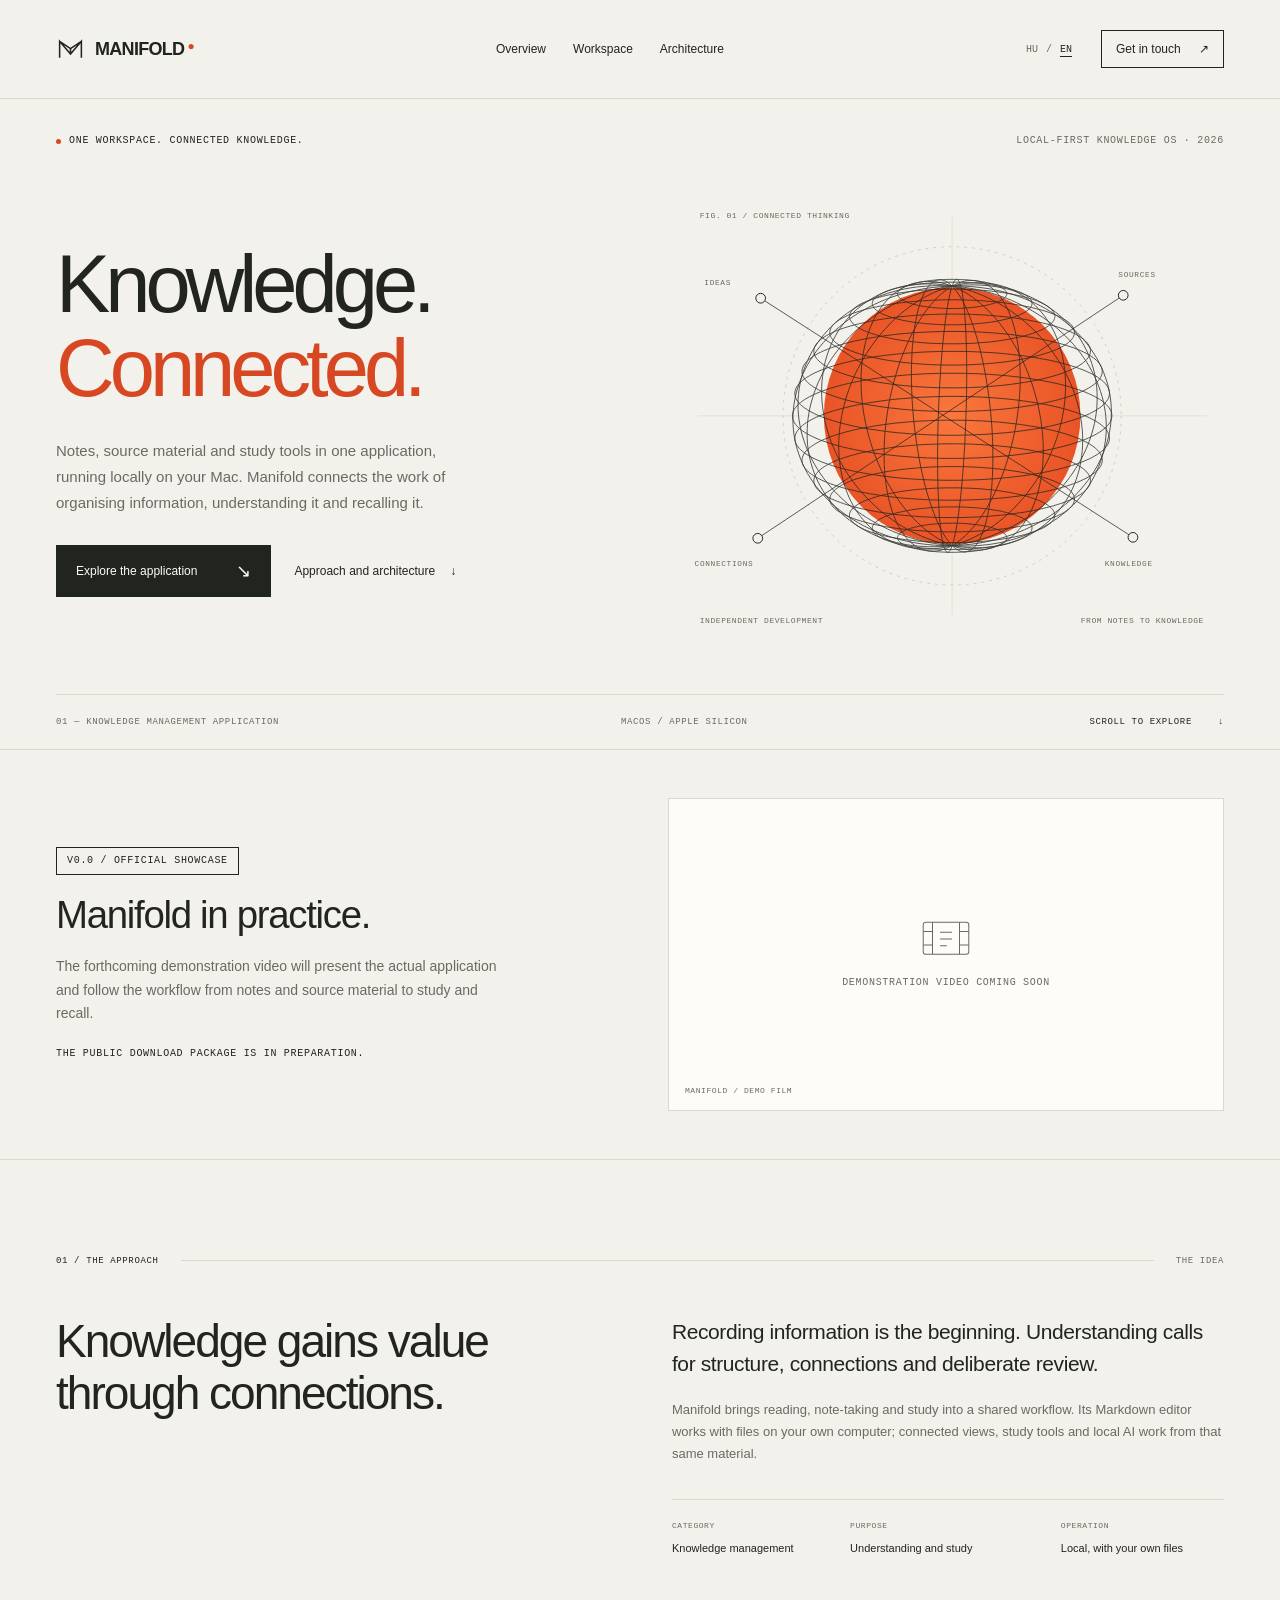
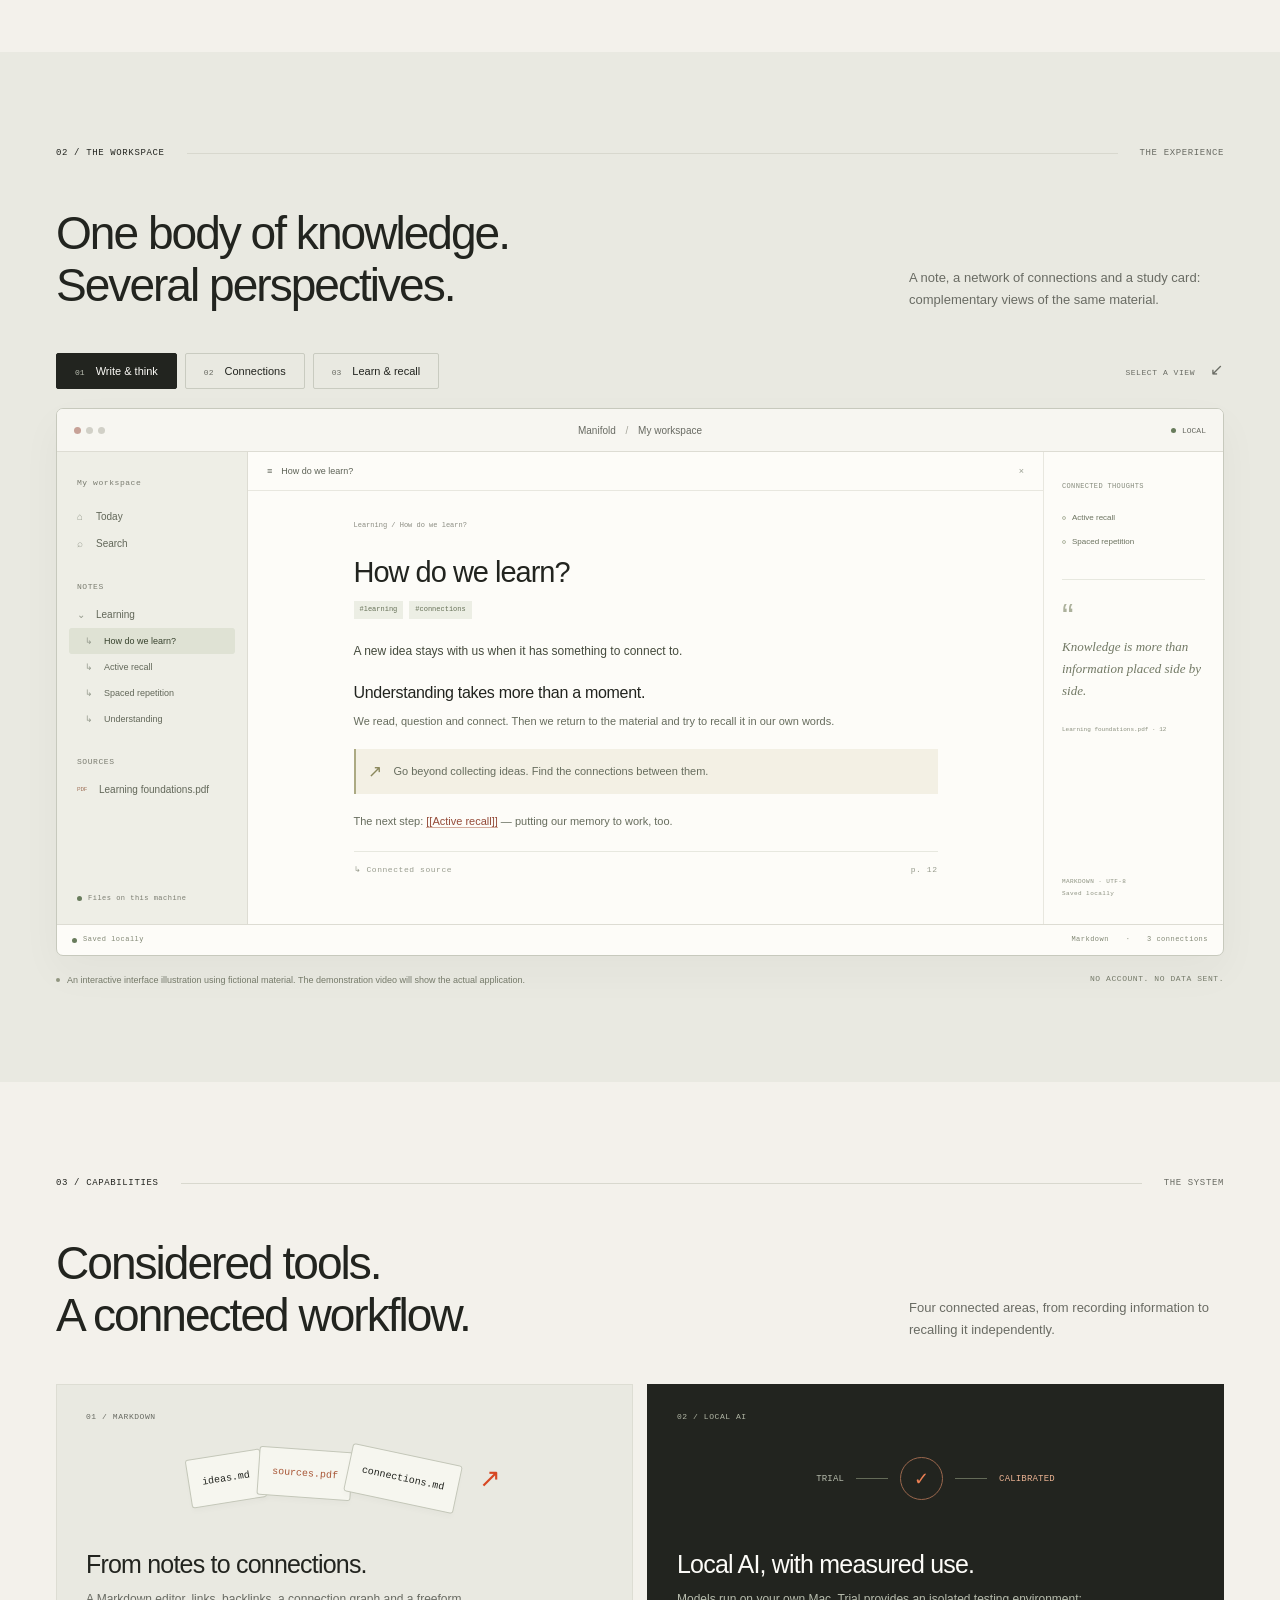
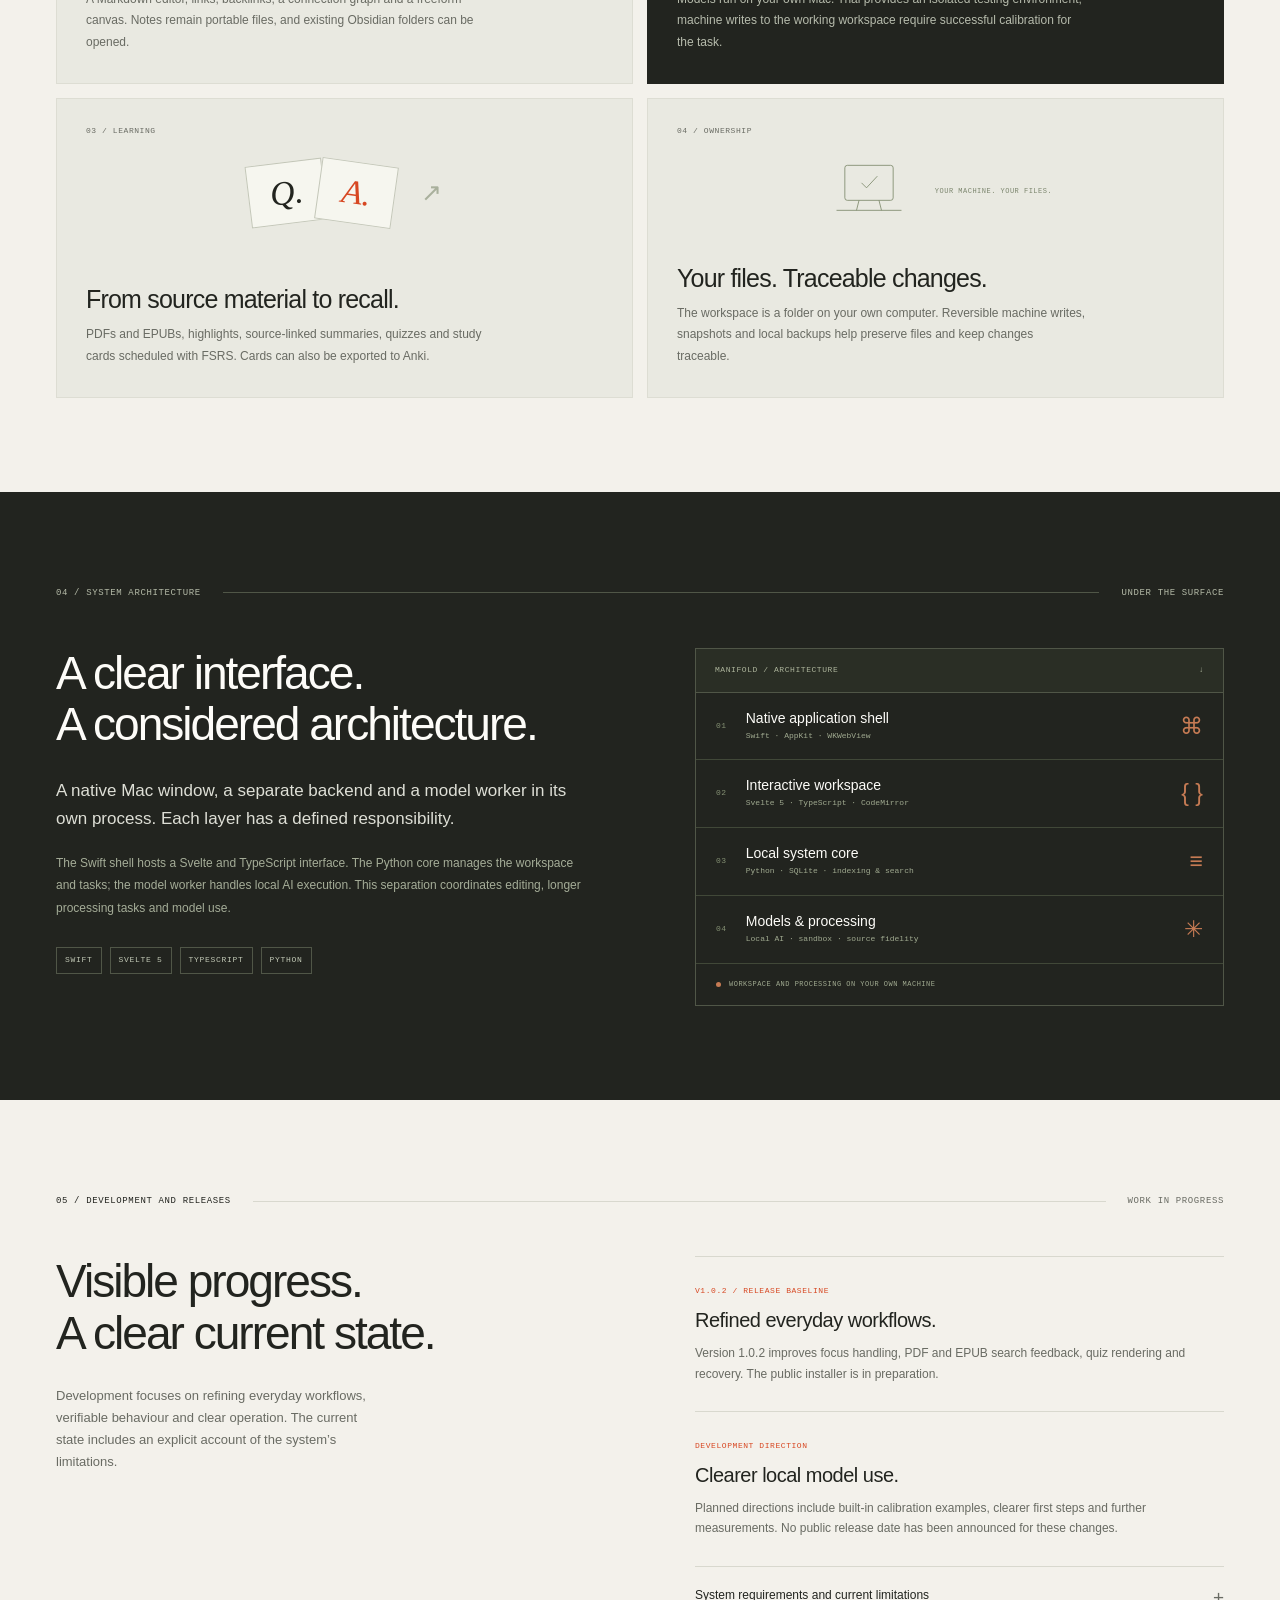
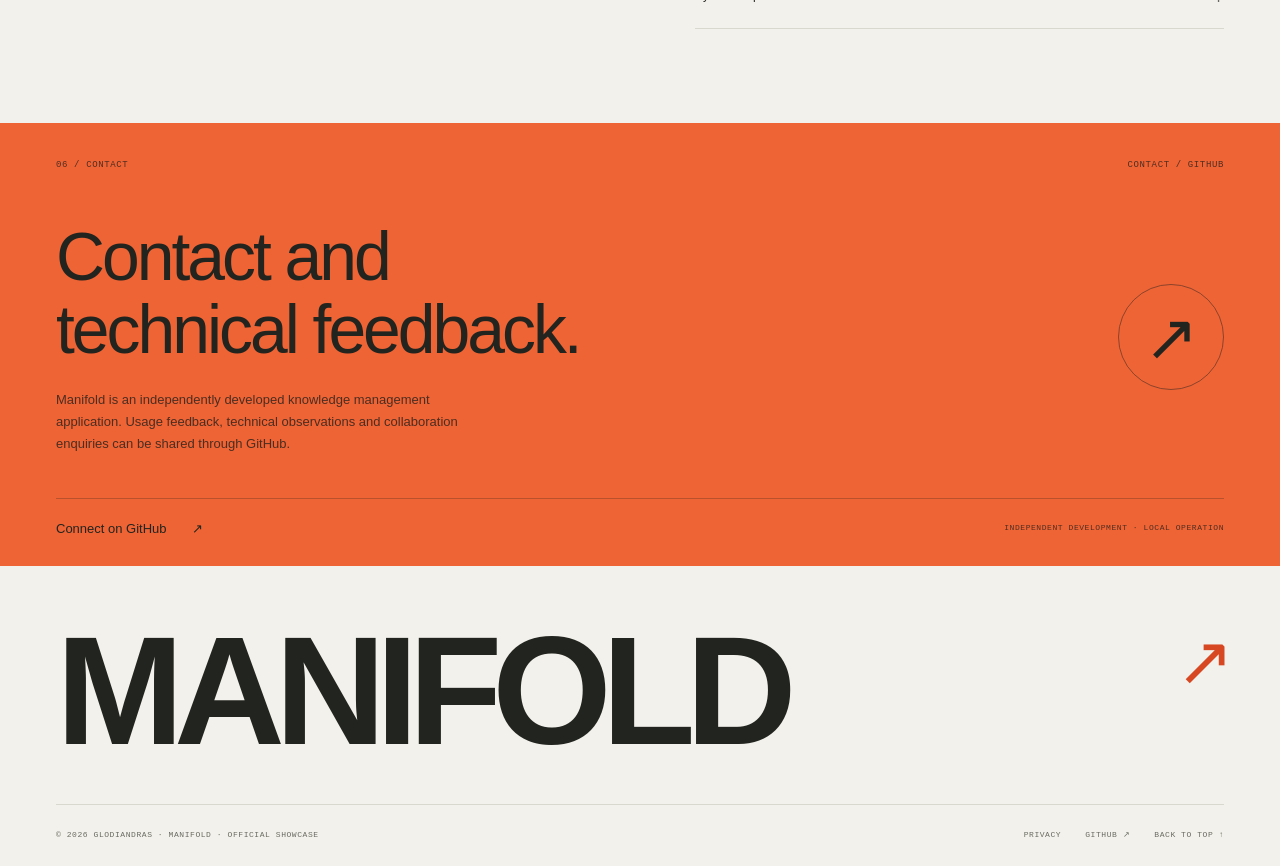
==== commit ecaafc38: "Refine the Hungarian and English Manifold product showcase" ====
--- a/index.html
+++ b/index.html
@@ -3,15 +3,15 @@
 <head>
   <meta charset="utf-8">
   <meta name="viewport" content="width=device-width, initial-scale=1">
-  <meta name="description" content="An independent software project about connected knowledge. Explore Manifold: a Markdown workspace, learning tools and local AI in one Mac application.">
+  <meta name="description" content="Notes, source material and study tools in one Mac application. A Markdown workspace, local AI and connected knowledge, built around your own files.">
   <meta name="theme-color" content="#f3f1eb">
-  <meta http-equiv="Content-Security-Policy" content="default-src &#x27;none&#x27;; script-src &#x27;none&#x27;; style-src &#x27;sha256-9LdirO17qjAAufMeo3Rj2K68SVOoMVyPY88Miz1A1Jk=&#x27;; img-src &#x27;self&#x27; data:; font-src &#x27;none&#x27;; base-uri &#x27;none&#x27;; form-action &#x27;none&#x27;; object-src &#x27;none&#x27;">
+  <meta http-equiv="Content-Security-Policy" content="default-src &#x27;none&#x27;; script-src &#x27;none&#x27;; style-src &#x27;sha256-ugNHBpiIQmaqIvLHRdOj9VL13l5VfPDwsbA/gF46Z6E=&#x27;; img-src &#x27;self&#x27; data:; font-src &#x27;none&#x27;; base-uri &#x27;none&#x27;; form-action &#x27;none&#x27;; object-src &#x27;none&#x27;">
 <meta name="manifold-web-version" content="v0.0">
 <meta name="robots" content="index, follow">
 <meta property="og:type" content="website">
 <meta property="og:site_name" content="Manifold">
-<meta property="og:title" content="Manifold — Many ideas. One system.">
-<meta property="og:description" content="An independent software project about connected knowledge. Explore Manifold: a Markdown workspace, learning tools and local AI in one Mac application.">
+<meta property="og:title" content="Manifold — Knowledge, connected.">
+<meta property="og:description" content="Notes, source material and study tools in one Mac application. A Markdown workspace, local AI and connected knowledge, built around your own files.">
 <meta property="og:locale" content="en_US">
 <meta name="twitter:card" content="summary_large_image">
 <link rel="canonical" href="https://glodiandras.github.io/Manifold/">
@@ -23,7 +23,7 @@
 <link rel="alternate" hreflang="en" href="https://glodiandras.github.io/Manifold/">
 <link rel="alternate" hreflang="hu" href="https://glodiandras.github.io/Manifold/hu.html">
 <link rel="alternate" hreflang="x-default" href="https://glodiandras.github.io/Manifold/">
-  <title>Manifold — Many ideas. One system.</title>
+  <title>Manifold — Knowledge, connected.</title>
   <link rel="icon" href="mark.svg" type="image/svg+xml">
   <style id="manifold-style">
 @charset "UTF-8";
@@ -448,39 +448,44 @@
 a[href^="mailto:"]::after{content:" (" attr(href) ")";font-size:10px}
 }
 
+/* Release links use the existing journal and button styles. */
+.download-links{display:flex;flex-wrap:wrap;gap:12px 20px;margin:20px 0 24px;font-size:12px}
+.download-links a{text-decoration:underline;text-underline-offset:4px}
+.release-download .button{margin-top:20px}
+
 </style>
 </head>
 <body id="top">
   <a class="skip" href="#main">Skip to content</a>
   <header class="site-header wrap">
     <a class="wordmark" href="index.html" aria-label="Manifold"><svg viewBox="0 0 32 32" aria-hidden="true"><path d="M4 25V7l12 14L28 7v18M4 7l12 8L28 7M16 15v6"/></svg>MANIFOLD<span class="wordmark-dot">●</span></a>
-    <nav class="main-nav" aria-label="Main navigation"><a href="#project">The project</a><a href="#workspace">The workspace</a><a href="#engineering">Under the surface</a></nav>
+    <nav class="main-nav" aria-label="Main navigation"><a href="#project">Overview</a><a href="#workspace">Workspace</a><a href="#engineering">Architecture</a></nav>
     <div class="header-end"><div class="language" aria-label="Choose language"><a href="hu.html" lang="hu" >HU</a><span>/</span><a href="index.html" lang="en" aria-current="page">EN</a></div><a class="contact-nav" href="#contact">Get in touch <span aria-hidden="true">↗</span></a></div>
   </header>
   <main id="main">
     <section class="hero wrap" aria-labelledby="hero-title">
-      <div class="hero-meta mono"><span><i class="status-dot"></i>FROM AN IDEA TO A SYSTEM</span><span>LOCAL-FIRST KNOWLEDGE OS · 2026</span></div>
-      <div class="hero-grid"><div class="hero-copy"><h1 id="hero-title">Many ideas.<br><span>One system.</span></h1><p class="hero-intro">What happens when notes, sources and learning tools meet in the same place? This is Manifold. A knowledge system I built for Mac.</p><a class="button" href="#workspace">Explore Manifold <span aria-hidden="true">↘</span></a><a class="text-link hero-story" href="#project">The story behind it <span aria-hidden="true">↓</span></a></div>
-      <div class="hero-art" aria-hidden="true"><div class="art-coordinate mono">FIG. 01 / CONNECTED THINKING</div><svg class="manifold-art" viewBox="0 0 560 440"><defs><radialGradient id="orb"><stop stop-color="#fa773d"/><stop offset="1" stop-color="#e95426"/></radialGradient></defs><path class="axis" d="M18 220h524M280 15v410"/><circle class="orbit" cx="280" cy="220" r="174"/><circle fill="url(#orb)" cx="280" cy="220" r="132"/><g class="mesh"><path d="M331.0,88.3 L331.9,88.8 L332.7,89.3 L333.5,89.9 L334.1,90.5 L334.7,91.0 L335.1,91.6 L335.5,92.2 L335.8,92.8 L336.0,93.4 L336.2,93.9 L336.2,94.5 L336.2,95.1 L336.0,95.7 L335.8,96.3 L335.5,96.9 L335.1,97.5 L334.7,98.0 L334.1,98.6 L333.5,99.2 L332.8,99.7 L331.9,100.3 L331.1,100.8 L330.1,101.3 L329.1,101.9 L327.9,102.4 L326.8,102.9 L325.5,103.3 L324.2,103.8 L322.8,104.3 L321.3,104.7 L319.8,105.1 L318.2,105.6 L316.5,105.9 L314.8,106.3 L313.1,106.7 L311.3,107.0 L309.4,107.3 L307.5,107.6 L305.5,107.9 L303.6,108.2 L301.5,108.4 L299.5,108.6 L297.4,108.8 L295.3,109.0 L293.1,109.1 L291.0,109.3 L288.8,109.4 L286.6,109.5 L284.4,109.5 L282.2,109.5 L280.0,109.6 L277.8,109.6 L275.6,109.5 L273.4,109.5 L271.2,109.4 L269.1,109.3 L266.9,109.2 L264.8,109.0 L262.7,108.8 L260.6,108.7 L258.5,108.4 L256.5,108.2 L254.5,107.9 L252.6,107.7 L250.6,107.4 L248.8,107.1 L247.0,106.7 L245.2,106.4 L243.5,106.0 L241.9,105.6 L240.3,105.2 L238.7,104.8 L237.3,104.3 L235.9,103.9 L234.5,103.4 L233.3,102.9 L232.1,102.4 L231.0,101.9 L229.9,101.4 L229.0,100.9 L228.1,100.3 L227.3,99.8 L226.5,99.2 L225.9,98.7 L225.3,98.1 L224.9,97.5 L224.5,97.0 L224.2,96.4 L224.0,95.8 L223.8,95.2 L223.8,94.6 L223.8,94.0 L224.0,93.4 L224.2,92.8 L224.5,92.3 L224.9,91.7 L225.3,91.1 L225.9,90.5 L226.5,90.0 L227.2,89.4 L228.1,88.9 L228.9,88.3 L229.9,87.8 L230.9,87.3 L232.1,86.8 L233.2,86.3 L234.5,85.8 L235.8,85.3 L237.2,84.9 L238.7,84.4 L240.2,84.0 L241.8,83.6 L243.5,83.2 L245.2,82.8 L246.9,82.5 L248.7,82.1 L250.6,81.8 L252.5,81.5 L254.5,81.2 L256.4,81.0 L258.5,80.7 L260.5,80.5 L262.6,80.3 L264.7,80.2 L266.9,80.0 L269.0,79.9 L271.2,79.8 L273.4,79.7 L275.6,79.6 L277.8,79.6 L280.0,79.6 L282.2,79.6 L284.4,79.6 L286.6,79.7 L288.8,79.8 L290.9,79.9 L293.1,80.0 L295.2,80.1 L297.3,80.3 L299.4,80.5 L301.5,80.7 L303.5,80.9 L305.5,81.2 L307.4,81.5 L309.4,81.8 L311.2,82.1 L313.0,82.4 L314.8,82.8 L316.5,83.1 L318.1,83.5 L319.7,83.9 L321.3,84.4 L322.7,84.8 L324.1,85.3 L325.5,85.7 L326.7,86.2 L327.9,86.7 L329.0,87.2 L330.1,87.7 L331.0,88.3"/><path d="M354.6,95.2 L355.9,96.0 L357.1,96.8 L358.2,97.6 L359.1,98.4 L359.9,99.2 L360.6,100.1 L361.2,100.9 L361.6,101.8 L361.9,102.6 L362.1,103.5 L362.2,104.3 L362.1,105.2 L361.9,106.1 L361.6,106.9 L361.2,107.8 L360.6,108.6 L359.9,109.5 L359.1,110.3 L358.2,111.1 L357.1,111.9 L355.9,112.7 L354.7,113.5 L353.2,114.3 L351.7,115.1 L350.1,115.8 L348.4,116.5 L346.5,117.2 L344.6,117.9 L342.5,118.6 L340.4,119.2 L338.1,119.9 L335.8,120.5 L333.4,121.0 L330.9,121.6 L328.3,122.1 L325.7,122.6 L323.0,123.1 L320.2,123.5 L317.3,123.9 L314.4,124.3 L311.5,124.6 L308.5,124.9 L305.4,125.2 L302.3,125.5 L299.2,125.7 L296.1,125.9 L292.9,126.0 L289.7,126.2 L286.5,126.2 L283.3,126.3 L280.0,126.3 L276.8,126.3 L273.6,126.3 L270.4,126.2 L267.2,126.1 L264.0,125.9 L260.8,125.7 L257.7,125.5 L254.6,125.3 L251.6,125.0 L248.6,124.7 L245.6,124.3 L242.7,124.0 L239.9,123.6 L237.1,123.1 L234.4,122.7 L231.7,122.2 L229.1,121.7 L226.7,121.1 L224.2,120.5 L221.9,119.9 L219.7,119.3 L217.5,118.7 L215.5,118.0 L213.5,117.3 L211.7,116.6 L209.9,115.9 L208.3,115.2 L206.8,114.4 L205.4,113.6 L204.1,112.8 L202.9,112.0 L201.8,111.2 L200.9,110.4 L200.1,109.6 L199.4,108.7 L198.8,107.9 L198.4,107.0 L198.1,106.2 L197.9,105.3 L197.8,104.5 L197.9,103.6 L198.1,102.7 L198.4,101.9 L198.8,101.0 L199.4,100.2 L200.1,99.3 L200.9,98.5 L201.8,97.7 L202.9,96.9 L204.1,96.1 L205.3,95.3 L206.8,94.5 L208.3,93.7 L209.9,93.0 L211.6,92.3 L213.5,91.6 L215.4,90.9 L217.5,90.2 L219.6,89.6 L221.9,88.9 L224.2,88.3 L226.6,87.8 L229.1,87.2 L231.7,86.7 L234.3,86.2 L237.0,85.7 L239.8,85.3 L242.7,84.9 L245.6,84.5 L248.5,84.2 L251.5,83.9 L254.6,83.6 L257.7,83.3 L260.8,83.1 L263.9,82.9 L267.1,82.8 L270.3,82.6 L273.5,82.6 L276.7,82.5 L280.0,82.5 L283.2,82.5 L286.4,82.5 L289.6,82.6 L292.8,82.7 L296.0,82.9 L299.2,83.1 L302.3,83.3 L305.4,83.5 L308.4,83.8 L311.4,84.1 L314.4,84.5 L317.3,84.8 L320.1,85.3 L322.9,85.7 L325.6,86.1 L328.3,86.6 L330.9,87.2 L333.3,87.7 L335.8,88.3 L338.1,88.9 L340.3,89.5 L342.5,90.1 L344.5,90.8 L346.5,91.5 L348.3,92.2 L350.1,92.9 L351.7,93.6 L353.2,94.4 L354.6,95.2"/><path d="M375.9,105.9 L377.6,106.9 L379.1,107.9 L380.5,109.0 L381.7,110.0 L382.7,111.1 L383.6,112.2 L384.3,113.3 L384.9,114.4 L385.3,115.5 L385.6,116.6 L385.7,117.7 L385.6,118.8 L385.3,119.9 L384.9,121.0 L384.4,122.1 L383.6,123.2 L382.7,124.3 L381.7,125.3 L380.5,126.4 L379.1,127.4 L377.6,128.5 L376.0,129.5 L374.2,130.5 L372.2,131.5 L370.1,132.4 L367.9,133.3 L365.5,134.2 L363.0,135.1 L360.4,136.0 L357.6,136.8 L354.7,137.6 L351.8,138.4 L348.7,139.1 L345.4,139.8 L342.1,140.5 L338.7,141.1 L335.2,141.7 L331.7,142.3 L328.0,142.8 L324.3,143.3 L320.5,143.8 L316.6,144.2 L312.7,144.5 L308.7,144.8 L304.7,145.1 L300.7,145.4 L296.6,145.6 L292.5,145.7 L288.3,145.8 L284.2,145.9 L280.0,145.9 L275.9,145.9 L271.8,145.8 L267.6,145.7 L263.5,145.6 L259.4,145.4 L255.4,145.2 L251.4,144.9 L247.4,144.6 L243.5,144.2 L239.6,143.8 L235.8,143.4 L232.1,142.9 L228.4,142.4 L224.8,141.8 L221.3,141.2 L217.9,140.6 L214.6,139.9 L211.4,139.2 L208.3,138.5 L205.3,137.7 L202.4,136.9 L199.7,136.1 L197.1,135.3 L194.6,134.4 L192.2,133.5 L189.9,132.5 L187.8,131.6 L185.9,130.6 L184.1,129.6 L182.4,128.6 L180.9,127.6 L179.5,126.5 L178.3,125.5 L177.3,124.4 L176.4,123.3 L175.7,122.2 L175.1,121.1 L174.7,120.0 L174.4,118.9 L174.3,117.8 L174.4,116.7 L174.7,115.6 L175.1,114.5 L175.6,113.4 L176.4,112.3 L177.3,111.2 L178.3,110.2 L179.5,109.1 L180.9,108.1 L182.4,107.0 L184.0,106.0 L185.8,105.0 L187.8,104.0 L189.9,103.1 L192.1,102.2 L194.5,101.2 L197.0,100.4 L199.6,99.5 L202.4,98.7 L205.3,97.9 L208.2,97.1 L211.3,96.4 L214.6,95.7 L217.9,95.0 L221.3,94.4 L224.8,93.8 L228.3,93.2 L232.0,92.7 L235.7,92.2 L239.5,91.7 L243.4,91.3 L247.3,91.0 L251.3,90.6 L255.3,90.4 L259.3,90.1 L263.4,89.9 L267.5,89.8 L271.7,89.7 L275.8,89.6 L280.0,89.6 L284.1,89.6 L288.2,89.7 L292.4,89.8 L296.5,89.9 L300.6,90.1 L304.6,90.3 L308.6,90.6 L312.6,90.9 L316.5,91.3 L320.4,91.7 L324.2,92.1 L327.9,92.6 L331.6,93.1 L335.2,93.7 L338.7,94.3 L342.1,94.9 L345.4,95.6 L348.6,96.3 L351.7,97.0 L354.7,97.8 L357.6,98.6 L360.3,99.4 L362.9,100.2 L365.4,101.1 L367.8,102.0 L370.1,103.0 L372.2,103.9 L374.1,104.9 L375.9,105.9"/><path d="M394.3,120.1 L396.3,121.3 L398.1,122.5 L399.7,123.7 L401.2,125.0 L402.4,126.3 L403.5,127.6 L404.4,128.9 L405.0,130.2 L405.5,131.5 L405.8,132.8 L405.9,134.1 L405.8,135.4 L405.5,136.7 L405.0,138.1 L404.4,139.4 L403.5,140.7 L402.4,142.0 L401.2,143.2 L399.8,144.5 L398.2,145.7 L396.4,147.0 L394.4,148.2 L392.2,149.4 L389.9,150.5 L387.4,151.7 L384.7,152.8 L381.9,153.9 L378.9,154.9 L375.8,155.9 L372.5,156.9 L369.1,157.9 L365.5,158.8 L361.8,159.7 L358.0,160.5 L354.1,161.3 L350.0,162.1 L345.8,162.8 L341.6,163.5 L337.2,164.1 L332.8,164.7 L328.2,165.2 L323.6,165.7 L319.0,166.1 L314.2,166.5 L309.4,166.8 L304.6,167.1 L299.8,167.4 L294.9,167.5 L289.9,167.7 L285.0,167.8 L280.1,167.8 L275.1,167.8 L270.2,167.7 L265.3,167.6 L260.4,167.4 L255.5,167.2 L250.7,166.9 L245.9,166.5 L241.1,166.2 L236.5,165.7 L231.9,165.3 L227.3,164.7 L222.9,164.2 L218.5,163.5 L214.3,162.9 L210.1,162.2 L206.0,161.4 L202.1,160.6 L198.3,159.8 L194.6,158.9 L191.0,158.0 L187.6,157.1 L184.3,156.1 L181.2,155.1 L178.2,154.0 L175.3,152.9 L172.7,151.8 L170.2,150.7 L167.8,149.5 L165.7,148.3 L163.7,147.1 L161.9,145.9 L160.3,144.7 L158.8,143.4 L157.6,142.1 L156.5,140.8 L155.6,139.5 L155.0,138.2 L154.5,136.9 L154.2,135.6 L154.1,134.3 L154.2,133.0 L154.5,131.7 L155.0,130.3 L155.6,129.0 L156.5,127.7 L157.6,126.4 L158.8,125.2 L160.2,123.9 L161.8,122.7 L163.6,121.4 L165.6,120.2 L167.8,119.0 L170.1,117.9 L172.6,116.7 L175.3,115.6 L178.1,114.5 L181.1,113.5 L184.2,112.5 L187.5,111.5 L190.9,110.5 L194.5,109.6 L198.2,108.7 L202.0,107.9 L205.9,107.1 L210.0,106.3 L214.2,105.6 L218.4,104.9 L222.8,104.3 L227.2,103.7 L231.8,103.2 L236.4,102.7 L241.0,102.3 L245.8,101.9 L250.6,101.6 L255.4,101.3 L260.2,101.0 L265.1,100.9 L270.1,100.7 L275.0,100.6 L279.9,100.6 L284.9,100.6 L289.8,100.7 L294.7,100.8 L299.6,101.0 L304.5,101.2 L309.3,101.5 L314.1,101.9 L318.9,102.2 L323.5,102.7 L328.1,103.1 L332.7,103.7 L337.1,104.2 L341.5,104.9 L345.7,105.5 L349.9,106.2 L354.0,107.0 L357.9,107.8 L361.7,108.6 L365.4,109.5 L369.0,110.4 L372.4,111.3 L375.7,112.3 L378.8,113.3 L381.8,114.4 L384.7,115.5 L387.3,116.6 L389.8,117.7 L392.2,118.9 L394.3,120.1"/><path d="M409.2,137.3 L411.5,138.6 L413.5,140.0 L415.4,141.4 L417.0,142.9 L418.4,144.3 L419.6,145.8 L420.6,147.2 L421.4,148.7 L421.9,150.2 L422.2,151.7 L422.3,153.2 L422.2,154.6 L421.9,156.1 L421.4,157.6 L420.6,159.1 L419.6,160.6 L418.4,162.0 L417.0,163.5 L415.4,164.9 L413.6,166.3 L411.5,167.7 L409.3,169.1 L406.9,170.4 L404.2,171.7 L401.4,173.0 L398.4,174.3 L395.2,175.5 L391.8,176.7 L388.3,177.8 L384.6,179.0 L380.7,180.0 L376.7,181.1 L372.5,182.1 L368.2,183.0 L363.7,183.9 L359.1,184.8 L354.4,185.6 L349.6,186.3 L344.7,187.0 L339.7,187.7 L334.5,188.3 L329.3,188.8 L324.0,189.3 L318.7,189.8 L313.3,190.2 L307.8,190.5 L302.3,190.7 L296.8,190.9 L291.2,191.1 L285.7,191.2 L280.1,191.2 L274.5,191.2 L268.9,191.1 L263.3,191.0 L257.8,190.8 L252.3,190.5 L246.8,190.2 L241.4,189.8 L236.1,189.4 L230.8,188.9 L225.6,188.4 L220.5,187.8 L215.4,187.1 L210.5,186.4 L205.7,185.7 L201.0,184.9 L196.4,184.0 L191.9,183.1 L187.6,182.2 L183.4,181.2 L179.4,180.2 L175.5,179.1 L171.8,178.0 L168.3,176.8 L164.9,175.7 L161.7,174.4 L158.7,173.2 L155.8,171.9 L153.2,170.6 L150.8,169.2 L148.5,167.9 L146.5,166.5 L144.6,165.1 L143.0,163.7 L141.6,162.2 L140.4,160.8 L139.4,159.3 L138.6,157.8 L138.1,156.3 L137.8,154.9 L137.7,153.4 L137.8,151.9 L138.1,150.4 L138.6,148.9 L139.4,147.4 L140.4,146.0 L141.6,144.5 L143.0,143.1 L144.6,141.6 L146.4,140.2 L148.5,138.8 L150.7,137.5 L153.1,136.1 L155.8,134.8 L158.6,133.5 L161.6,132.3 L164.8,131.0 L168.2,129.8 L171.7,128.7 L175.4,127.6 L179.3,126.5 L183.3,125.5 L187.5,124.5 L191.8,123.5 L196.3,122.6 L200.9,121.8 L205.6,120.9 L210.4,120.2 L215.3,119.5 L220.3,118.8 L225.5,118.2 L230.7,117.7 L236.0,117.2 L241.3,116.7 L246.7,116.4 L252.2,116.0 L257.7,115.8 L263.2,115.6 L268.8,115.4 L274.3,115.3 L279.9,115.3 L285.5,115.3 L291.1,115.4 L296.7,115.5 L302.2,115.7 L307.7,116.0 L313.2,116.3 L318.6,116.7 L323.9,117.1 L329.2,117.6 L334.4,118.1 L339.5,118.7 L344.6,119.4 L349.5,120.1 L354.3,120.8 L359.0,121.6 L363.6,122.5 L368.1,123.4 L372.4,124.3 L376.6,125.3 L380.6,126.3 L384.5,127.4 L388.2,128.5 L391.7,129.7 L395.1,130.9 L398.3,132.1 L401.3,133.3 L404.2,134.6 L406.8,135.9 L409.2,137.3"/><path d="M420.2,157.0 L422.7,158.5 L424.9,160.0 L426.9,161.5 L428.6,163.1 L430.2,164.6 L431.5,166.2 L432.5,167.8 L433.4,169.4 L434.0,171.0 L434.3,172.6 L434.5,174.2 L434.3,175.9 L434.0,177.5 L433.4,179.1 L432.6,180.7 L431.5,182.3 L430.2,183.9 L428.7,185.4 L426.9,187.0 L424.9,188.5 L422.7,190.0 L420.3,191.5 L417.7,192.9 L414.8,194.4 L411.7,195.8 L408.5,197.1 L405.0,198.5 L401.3,199.8 L397.5,201.0 L393.5,202.2 L389.3,203.4 L384.9,204.5 L380.4,205.6 L375.7,206.6 L370.8,207.6 L365.9,208.5 L360.8,209.4 L355.5,210.2 L350.2,211.0 L344.7,211.7 L339.2,212.4 L333.5,213.0 L327.8,213.5 L322.0,214.0 L316.1,214.4 L310.2,214.7 L304.2,215.0 L298.2,215.2 L292.2,215.4 L286.1,215.5 L280.1,215.5 L274.0,215.5 L267.9,215.4 L261.9,215.3 L255.9,215.0 L249.9,214.8 L244.0,214.4 L238.1,214.0 L232.3,213.6 L226.6,213.0 L221.0,212.4 L215.4,211.8 L209.9,211.1 L204.6,210.3 L199.4,209.5 L194.2,208.7 L189.3,207.7 L184.4,206.8 L179.7,205.7 L175.2,204.7 L170.8,203.6 L166.6,202.4 L162.6,201.2 L158.7,199.9 L155.1,198.6 L151.6,197.3 L148.3,196.0 L145.3,194.6 L142.4,193.1 L139.8,191.7 L137.3,190.2 L135.1,188.7 L133.1,187.2 L131.4,185.6 L129.8,184.1 L128.5,182.5 L127.5,180.9 L126.6,179.3 L126.0,177.7 L125.7,176.1 L125.5,174.5 L125.7,172.8 L126.0,171.2 L126.6,169.6 L127.4,168.0 L128.5,166.4 L129.8,164.8 L131.3,163.3 L133.1,161.7 L135.1,160.2 L137.3,158.7 L139.7,157.2 L142.3,155.7 L145.2,154.3 L148.3,152.9 L151.5,151.6 L155.0,150.2 L158.7,148.9 L162.5,147.7 L166.5,146.5 L170.7,145.3 L175.1,144.2 L179.6,143.1 L184.3,142.1 L189.2,141.1 L194.1,140.2 L199.2,139.3 L204.5,138.5 L209.8,137.7 L215.3,137.0 L220.8,136.3 L226.5,135.7 L232.2,135.2 L238.0,134.7 L243.9,134.3 L249.8,134.0 L255.8,133.7 L261.8,133.5 L267.8,133.3 L273.9,133.2 L279.9,133.2 L286.0,133.2 L292.1,133.3 L298.1,133.4 L304.1,133.6 L310.1,133.9 L316.0,134.3 L321.9,134.7 L327.7,135.1 L333.4,135.7 L339.0,136.2 L344.6,136.9 L350.1,137.6 L355.4,138.4 L360.6,139.2 L365.8,140.0 L370.7,141.0 L375.6,141.9 L380.3,143.0 L384.8,144.0 L389.2,145.1 L393.4,146.3 L397.4,147.5 L401.3,148.8 L404.9,150.0 L408.4,151.4 L411.7,152.7 L414.7,154.1 L417.6,155.5 L420.2,157.0"/><path d="M427.0,178.6 L429.5,180.2 L431.8,181.8 L433.9,183.4 L435.8,185.0 L437.4,186.6 L438.7,188.3 L439.9,190.0 L440.7,191.6 L441.4,193.3 L441.7,195.0 L441.9,196.7 L441.7,198.4 L441.4,200.1 L440.8,201.8 L439.9,203.5 L438.8,205.1 L437.4,206.8 L435.8,208.4 L434.0,210.1 L431.9,211.7 L429.6,213.2 L427.0,214.8 L424.3,216.3 L421.3,217.8 L418.1,219.3 L414.6,220.7 L411.0,222.1 L407.2,223.5 L403.1,224.8 L398.9,226.0 L394.5,227.3 L389.9,228.4 L385.2,229.6 L380.3,230.7 L375.2,231.7 L370.0,232.7 L364.6,233.6 L359.2,234.4 L353.6,235.2 L347.8,236.0 L342.0,236.7 L336.1,237.3 L330.1,237.8 L324.0,238.3 L317.9,238.8 L311.6,239.1 L305.4,239.4 L299.1,239.7 L292.8,239.8 L286.4,240.0 L280.1,240.0 L273.7,240.0 L267.4,239.9 L261.0,239.7 L254.7,239.5 L248.5,239.2 L242.3,238.8 L236.1,238.4 L230.0,237.9 L224.0,237.4 L218.1,236.8 L212.3,236.1 L206.6,235.3 L201.0,234.5 L195.5,233.7 L190.1,232.8 L184.9,231.8 L179.8,230.8 L174.9,229.7 L170.2,228.6 L165.6,227.4 L161.2,226.2 L157.0,224.9 L152.9,223.6 L149.1,222.3 L145.4,220.9 L142.0,219.5 L138.8,218.0 L135.8,216.5 L133.0,215.0 L130.5,213.4 L128.2,211.9 L126.1,210.3 L124.2,208.7 L122.6,207.0 L121.3,205.4 L120.1,203.7 L119.3,202.0 L118.6,200.3 L118.3,198.6 L118.1,196.9 L118.3,195.2 L118.6,193.6 L119.2,191.9 L120.1,190.2 L121.2,188.5 L122.6,186.9 L124.2,185.2 L126.0,183.6 L128.1,182.0 L130.4,180.4 L133.0,178.9 L135.7,177.3 L138.7,175.8 L141.9,174.4 L145.4,172.9 L149.0,171.5 L152.8,170.2 L156.9,168.9 L161.1,167.6 L165.5,166.4 L170.1,165.2 L174.8,164.1 L179.7,163.0 L184.8,162.0 L190.0,161.0 L195.4,160.1 L200.8,159.2 L206.4,158.4 L212.2,157.7 L218.0,157.0 L223.9,156.4 L229.9,155.8 L236.0,155.3 L242.1,154.9 L248.4,154.5 L254.6,154.2 L260.9,154.0 L267.2,153.8 L273.6,153.7 L279.9,153.7 L286.3,153.7 L292.6,153.8 L299.0,153.9 L305.3,154.2 L311.5,154.5 L317.7,154.8 L323.9,155.2 L330.0,155.7 L336.0,156.3 L341.9,156.9 L347.7,157.6 L353.4,158.3 L359.0,159.1 L364.5,160.0 L369.9,160.9 L375.1,161.8 L380.2,162.8 L385.1,163.9 L389.8,165.0 L394.4,166.2 L398.8,167.4 L403.0,168.7 L407.1,170.0 L410.9,171.4 L414.6,172.7 L418.0,174.2 L421.2,175.6 L424.2,177.1 L427.0,178.6"/><path d="M429.2,201.5 L431.8,203.1 L434.2,204.7 L436.3,206.3 L438.2,208.0 L439.8,209.7 L441.2,211.3 L442.3,213.0 L443.2,214.7 L443.9,216.4 L444.2,218.2 L444.4,219.9 L444.2,221.6 L443.9,223.3 L443.2,225.0 L442.4,226.7 L441.2,228.4 L439.8,230.1 L438.2,231.8 L436.3,233.4 L434.2,235.1 L431.9,236.7 L429.3,238.2 L426.5,239.8 L423.4,241.3 L420.2,242.8 L416.7,244.3 L413.0,245.7 L409.1,247.0 L405.0,248.4 L400.7,249.7 L396.3,250.9 L391.6,252.1 L386.8,253.3 L381.8,254.4 L376.7,255.4 L371.4,256.4 L365.9,257.3 L360.4,258.2 L354.7,259.0 L348.9,259.8 L343.0,260.5 L337.0,261.1 L330.9,261.7 L324.7,262.2 L318.4,262.6 L312.1,263.0 L305.8,263.3 L299.4,263.5 L293.0,263.7 L286.5,263.8 L280.1,263.8 L273.6,263.8 L267.2,263.7 L260.8,263.5 L254.4,263.3 L248.0,263.0 L241.7,262.7 L235.5,262.2 L229.3,261.7 L223.2,261.2 L217.2,260.5 L211.3,259.9 L205.4,259.1 L199.7,258.3 L194.2,257.4 L188.7,256.5 L183.4,255.5 L178.3,254.5 L173.3,253.4 L168.5,252.3 L163.8,251.1 L159.3,249.8 L155.1,248.6 L151.0,247.2 L147.1,245.9 L143.4,244.5 L139.9,243.0 L136.6,241.5 L133.6,240.0 L130.8,238.5 L128.2,236.9 L125.8,235.3 L123.7,233.7 L121.8,232.0 L120.2,230.3 L118.8,228.7 L117.7,227.0 L116.8,225.3 L116.1,223.6 L115.8,221.8 L115.6,220.1 L115.8,218.4 L116.1,216.7 L116.8,215.0 L117.6,213.3 L118.8,211.6 L120.2,209.9 L121.8,208.2 L123.7,206.6 L125.8,204.9 L128.1,203.3 L130.7,201.8 L133.5,200.2 L136.6,198.7 L139.8,197.2 L143.3,195.7 L147.0,194.3 L150.9,193.0 L155.0,191.6 L159.3,190.3 L163.7,189.1 L168.4,187.9 L173.2,186.7 L178.2,185.6 L183.3,184.6 L188.6,183.6 L194.1,182.7 L199.6,181.8 L205.3,181.0 L211.1,180.2 L217.0,179.5 L223.0,178.9 L229.1,178.3 L235.3,177.8 L241.6,177.4 L247.9,177.0 L254.2,176.7 L260.6,176.5 L267.0,176.3 L273.5,176.2 L279.9,176.2 L286.4,176.2 L292.8,176.3 L299.2,176.5 L305.6,176.7 L312.0,177.0 L318.3,177.3 L324.5,177.8 L330.7,178.3 L336.8,178.8 L342.8,179.5 L348.7,180.1 L354.6,180.9 L360.3,181.7 L365.8,182.6 L371.3,183.5 L376.6,184.5 L381.7,185.5 L386.7,186.6 L391.5,187.7 L396.2,188.9 L400.7,190.2 L404.9,191.4 L409.0,192.8 L412.9,194.1 L416.6,195.5 L420.1,197.0 L423.4,198.5 L426.4,200.0 L429.2,201.5"/><path d="M427.0,225.0 L429.5,226.6 L431.8,228.1 L433.9,229.7 L435.8,231.3 L437.4,233.0 L438.7,234.6 L439.9,236.3 L440.7,238.0 L441.4,239.7 L441.7,241.4 L441.9,243.1 L441.7,244.8 L441.4,246.4 L440.8,248.1 L439.9,249.8 L438.8,251.5 L437.4,253.1 L435.8,254.8 L434.0,256.4 L431.9,258.0 L429.6,259.6 L427.0,261.1 L424.3,262.7 L421.3,264.2 L418.1,265.6 L414.6,267.1 L411.0,268.5 L407.2,269.8 L403.1,271.1 L398.9,272.4 L394.5,273.6 L389.9,274.8 L385.2,275.9 L380.3,277.0 L375.2,278.0 L370.0,279.0 L364.6,279.9 L359.2,280.8 L353.6,281.6 L347.8,282.3 L342.0,283.0 L336.1,283.6 L330.1,284.2 L324.0,284.7 L317.9,285.1 L311.6,285.5 L305.4,285.8 L299.1,286.0 L292.8,286.2 L286.4,286.3 L280.1,286.3 L273.7,286.3 L267.4,286.2 L261.0,286.1 L254.7,285.8 L248.5,285.5 L242.3,285.2 L236.1,284.8 L230.0,284.3 L224.0,283.7 L218.1,283.1 L212.3,282.4 L206.6,281.7 L201.0,280.9 L195.5,280.0 L190.1,279.1 L184.9,278.2 L179.8,277.2 L174.9,276.1 L170.2,275.0 L165.6,273.8 L161.2,272.6 L157.0,271.3 L152.9,270.0 L149.1,268.6 L145.4,267.3 L142.0,265.8 L138.8,264.4 L135.8,262.9 L133.0,261.4 L130.5,259.8 L128.2,258.2 L126.1,256.6 L124.2,255.0 L122.6,253.4 L121.3,251.7 L120.1,250.0 L119.3,248.4 L118.6,246.7 L118.3,245.0 L118.1,243.3 L118.3,241.6 L118.6,239.9 L119.2,238.2 L120.1,236.5 L121.2,234.9 L122.6,233.2 L124.2,231.6 L126.0,229.9 L128.1,228.3 L130.4,226.8 L133.0,225.2 L135.7,223.7 L138.7,222.2 L141.9,220.7 L145.4,219.3 L149.0,217.9 L152.8,216.5 L156.9,215.2 L161.1,214.0 L165.5,212.7 L170.1,211.6 L174.8,210.4 L179.7,209.3 L184.8,208.3 L190.0,207.3 L195.4,206.4 L200.8,205.6 L206.4,204.8 L212.2,204.0 L218.0,203.3 L223.9,202.7 L229.9,202.2 L236.0,201.7 L242.1,201.2 L248.4,200.9 L254.6,200.6 L260.9,200.3 L267.2,200.2 L273.6,200.0 L279.9,200.0 L286.3,200.0 L292.6,200.1 L299.0,200.3 L305.3,200.5 L311.5,200.8 L317.7,201.2 L323.9,201.6 L330.0,202.1 L336.0,202.6 L341.9,203.2 L347.7,203.9 L353.4,204.7 L359.0,205.5 L364.5,206.3 L369.9,207.2 L375.1,208.2 L380.2,209.2 L385.1,210.3 L389.8,211.4 L394.4,212.6 L398.8,213.8 L403.0,215.1 L407.1,216.4 L410.9,217.7 L414.6,219.1 L418.0,220.5 L421.2,222.0 L424.2,223.5 L427.0,225.0"/><path d="M420.2,248.3 L422.7,249.8 L424.9,251.3 L426.9,252.8 L428.6,254.4 L430.2,255.9 L431.5,257.5 L432.5,259.1 L433.4,260.7 L434.0,262.3 L434.3,263.9 L434.5,265.5 L434.3,267.2 L434.0,268.8 L433.4,270.4 L432.6,272.0 L431.5,273.6 L430.2,275.2 L428.7,276.7 L426.9,278.3 L424.9,279.8 L422.7,281.3 L420.3,282.8 L417.7,284.3 L414.8,285.7 L411.7,287.1 L408.5,288.4 L405.0,289.8 L401.3,291.1 L397.5,292.3 L393.5,293.5 L389.3,294.7 L384.9,295.8 L380.4,296.9 L375.7,297.9 L370.8,298.9 L365.9,299.8 L360.8,300.7 L355.5,301.5 L350.2,302.3 L344.7,303.0 L339.2,303.7 L333.5,304.3 L327.8,304.8 L322.0,305.3 L316.1,305.7 L310.2,306.0 L304.2,306.3 L298.2,306.5 L292.2,306.7 L286.1,306.8 L280.1,306.8 L274.0,306.8 L267.9,306.7 L261.9,306.6 L255.9,306.4 L249.9,306.1 L244.0,305.7 L238.1,305.3 L232.3,304.9 L226.6,304.3 L221.0,303.8 L215.4,303.1 L209.9,302.4 L204.6,301.6 L199.4,300.8 L194.2,300.0 L189.3,299.0 L184.4,298.1 L179.7,297.0 L175.2,296.0 L170.8,294.9 L166.6,293.7 L162.6,292.5 L158.7,291.2 L155.1,290.0 L151.6,288.6 L148.3,287.3 L145.3,285.9 L142.4,284.5 L139.8,283.0 L137.3,281.5 L135.1,280.0 L133.1,278.5 L131.4,276.9 L129.8,275.4 L128.5,273.8 L127.5,272.2 L126.6,270.6 L126.0,269.0 L125.7,267.4 L125.5,265.8 L125.7,264.1 L126.0,262.5 L126.6,260.9 L127.4,259.3 L128.5,257.7 L129.8,256.1 L131.3,254.6 L133.1,253.0 L135.1,251.5 L137.3,250.0 L139.7,248.5 L142.3,247.1 L145.2,245.6 L148.3,244.2 L151.5,242.9 L155.0,241.5 L158.7,240.2 L162.5,239.0 L166.5,237.8 L170.7,236.6 L175.1,235.5 L179.6,234.4 L184.3,233.4 L189.2,232.4 L194.1,231.5 L199.2,230.6 L204.5,229.8 L209.8,229.0 L215.3,228.3 L220.8,227.6 L226.5,227.0 L232.2,226.5 L238.0,226.0 L243.9,225.6 L249.8,225.3 L255.8,225.0 L261.8,224.8 L267.8,224.6 L273.9,224.5 L279.9,224.5 L286.0,224.5 L292.1,224.6 L298.1,224.7 L304.1,225.0 L310.1,225.2 L316.0,225.6 L321.9,226.0 L327.7,226.4 L333.4,227.0 L339.0,227.6 L344.6,228.2 L350.1,228.9 L355.4,229.7 L360.6,230.5 L365.8,231.3 L370.7,232.3 L375.6,233.2 L380.3,234.3 L384.8,235.3 L389.2,236.4 L393.4,237.6 L397.4,238.8 L401.3,240.1 L404.9,241.4 L408.4,242.7 L411.7,244.0 L414.7,245.4 L417.6,246.9 L420.2,248.3"/><path d="M409.2,270.8 L411.5,272.1 L413.5,273.5 L415.4,274.9 L417.0,276.3 L418.4,277.8 L419.6,279.2 L420.6,280.7 L421.4,282.2 L421.9,283.7 L422.2,285.1 L422.3,286.6 L422.2,288.1 L421.9,289.6 L421.4,291.1 L420.6,292.6 L419.6,294.0 L418.4,295.5 L417.0,296.9 L415.4,298.4 L413.6,299.8 L411.5,301.2 L409.3,302.5 L406.9,303.9 L404.2,305.2 L401.4,306.5 L398.4,307.7 L395.2,309.0 L391.8,310.2 L388.3,311.3 L384.6,312.4 L380.7,313.5 L376.7,314.5 L372.5,315.5 L368.2,316.5 L363.7,317.4 L359.1,318.2 L354.4,319.1 L349.6,319.8 L344.7,320.5 L339.7,321.2 L334.5,321.8 L329.3,322.3 L324.0,322.8 L318.7,323.3 L313.3,323.6 L307.8,324.0 L302.3,324.2 L296.8,324.4 L291.2,324.6 L285.7,324.7 L280.1,324.7 L274.5,324.7 L268.9,324.6 L263.3,324.5 L257.8,324.3 L252.3,324.0 L246.8,323.7 L241.4,323.3 L236.1,322.9 L230.8,322.4 L225.6,321.9 L220.5,321.3 L215.4,320.6 L210.5,319.9 L205.7,319.2 L201.0,318.4 L196.4,317.5 L191.9,316.6 L187.6,315.7 L183.4,314.7 L179.4,313.7 L175.5,312.6 L171.8,311.5 L168.3,310.3 L164.9,309.1 L161.7,307.9 L158.7,306.7 L155.8,305.4 L153.2,304.1 L150.8,302.7 L148.5,301.4 L146.5,300.0 L144.6,298.6 L143.0,297.1 L141.6,295.7 L140.4,294.2 L139.4,292.8 L138.6,291.3 L138.1,289.8 L137.8,288.3 L137.7,286.8 L137.8,285.4 L138.1,283.9 L138.6,282.4 L139.4,280.9 L140.4,279.4 L141.6,278.0 L143.0,276.5 L144.6,275.1 L146.4,273.7 L148.5,272.3 L150.7,270.9 L153.1,269.6 L155.8,268.3 L158.6,267.0 L161.6,265.7 L164.8,264.5 L168.2,263.3 L171.7,262.2 L175.4,261.0 L179.3,260.0 L183.3,258.9 L187.5,257.9 L191.8,257.0 L196.3,256.1 L200.9,255.2 L205.6,254.4 L210.4,253.7 L215.3,253.0 L220.3,252.3 L225.5,251.7 L230.7,251.2 L236.0,250.7 L241.3,250.2 L246.7,249.8 L252.2,249.5 L257.7,249.3 L263.2,249.1 L268.8,248.9 L274.3,248.8 L279.9,248.8 L285.5,248.8 L291.1,248.9 L296.7,249.0 L302.2,249.2 L307.7,249.5 L313.2,249.8 L318.6,250.2 L323.9,250.6 L329.2,251.1 L334.4,251.6 L339.5,252.2 L344.6,252.9 L349.5,253.6 L354.3,254.3 L359.0,255.1 L363.6,256.0 L368.1,256.9 L372.4,257.8 L376.6,258.8 L380.6,259.8 L384.5,260.9 L388.2,262.0 L391.7,263.2 L395.1,264.3 L398.3,265.6 L401.3,266.8 L404.2,268.1 L406.8,269.4 L409.2,270.8"/><path d="M394.3,291.7 L396.3,292.9 L398.1,294.1 L399.7,295.3 L401.2,296.6 L402.4,297.9 L403.5,299.2 L404.4,300.5 L405.0,301.8 L405.5,303.1 L405.8,304.4 L405.9,305.7 L405.8,307.0 L405.5,308.3 L405.0,309.7 L404.4,311.0 L403.5,312.3 L402.4,313.6 L401.2,314.8 L399.8,316.1 L398.2,317.3 L396.4,318.6 L394.4,319.8 L392.2,321.0 L389.9,322.1 L387.4,323.3 L384.7,324.4 L381.9,325.5 L378.9,326.5 L375.8,327.5 L372.5,328.5 L369.1,329.5 L365.5,330.4 L361.8,331.3 L358.0,332.1 L354.1,332.9 L350.0,333.7 L345.8,334.4 L341.6,335.1 L337.2,335.7 L332.8,336.3 L328.2,336.8 L323.6,337.3 L319.0,337.7 L314.2,338.1 L309.4,338.4 L304.6,338.7 L299.8,339.0 L294.9,339.1 L289.9,339.3 L285.0,339.4 L280.1,339.4 L275.1,339.4 L270.2,339.3 L265.3,339.2 L260.4,339.0 L255.5,338.8 L250.7,338.5 L245.9,338.1 L241.1,337.8 L236.5,337.3 L231.9,336.9 L227.3,336.3 L222.9,335.8 L218.5,335.1 L214.3,334.5 L210.1,333.8 L206.0,333.0 L202.1,332.2 L198.3,331.4 L194.6,330.5 L191.0,329.6 L187.6,328.7 L184.3,327.7 L181.2,326.7 L178.2,325.6 L175.3,324.5 L172.7,323.4 L170.2,322.3 L167.8,321.1 L165.7,319.9 L163.7,318.7 L161.9,317.5 L160.3,316.3 L158.8,315.0 L157.6,313.7 L156.5,312.4 L155.6,311.1 L155.0,309.8 L154.5,308.5 L154.2,307.2 L154.1,305.9 L154.2,304.6 L154.5,303.3 L155.0,301.9 L155.6,300.6 L156.5,299.3 L157.6,298.0 L158.8,296.8 L160.2,295.5 L161.8,294.3 L163.6,293.0 L165.6,291.8 L167.8,290.6 L170.1,289.5 L172.6,288.3 L175.3,287.2 L178.1,286.1 L181.1,285.1 L184.2,284.1 L187.5,283.1 L190.9,282.1 L194.5,281.2 L198.2,280.3 L202.0,279.5 L205.9,278.7 L210.0,277.9 L214.2,277.2 L218.4,276.5 L222.8,275.9 L227.2,275.3 L231.8,274.8 L236.4,274.3 L241.0,273.9 L245.8,273.5 L250.6,273.2 L255.4,272.9 L260.2,272.6 L265.1,272.5 L270.1,272.3 L275.0,272.2 L279.9,272.2 L284.9,272.2 L289.8,272.3 L294.7,272.4 L299.6,272.6 L304.5,272.8 L309.3,273.1 L314.1,273.5 L318.9,273.8 L323.5,274.3 L328.1,274.7 L332.7,275.3 L337.1,275.8 L341.5,276.5 L345.7,277.1 L349.9,277.8 L354.0,278.6 L357.9,279.4 L361.7,280.2 L365.4,281.1 L369.0,282.0 L372.4,282.9 L375.7,283.9 L378.8,284.9 L381.8,286.0 L384.7,287.1 L387.3,288.2 L389.8,289.3 L392.2,290.5 L394.3,291.7"/><path d="M375.9,310.4 L377.6,311.4 L379.1,312.4 L380.5,313.5 L381.7,314.5 L382.7,315.6 L383.6,316.7 L384.3,317.8 L384.9,318.9 L385.3,320.0 L385.6,321.1 L385.7,322.2 L385.6,323.3 L385.3,324.4 L384.9,325.5 L384.4,326.6 L383.6,327.7 L382.7,328.8 L381.7,329.8 L380.5,330.9 L379.1,331.9 L377.6,333.0 L376.0,334.0 L374.2,335.0 L372.2,336.0 L370.1,336.9 L367.9,337.8 L365.5,338.8 L363.0,339.6 L360.4,340.5 L357.6,341.3 L354.7,342.1 L351.8,342.9 L348.7,343.6 L345.4,344.3 L342.1,345.0 L338.7,345.6 L335.2,346.2 L331.7,346.8 L328.0,347.3 L324.3,347.8 L320.5,348.3 L316.6,348.7 L312.7,349.0 L308.7,349.4 L304.7,349.6 L300.7,349.9 L296.6,350.1 L292.5,350.2 L288.3,350.3 L284.2,350.4 L280.0,350.4 L275.9,350.4 L271.8,350.3 L267.6,350.2 L263.5,350.1 L259.4,349.9 L255.4,349.7 L251.4,349.4 L247.4,349.1 L243.5,348.7 L239.6,348.3 L235.8,347.9 L232.1,347.4 L228.4,346.9 L224.8,346.3 L221.3,345.7 L217.9,345.1 L214.6,344.4 L211.4,343.7 L208.3,343.0 L205.3,342.2 L202.4,341.4 L199.7,340.6 L197.1,339.8 L194.6,338.9 L192.2,338.0 L189.9,337.0 L187.8,336.1 L185.9,335.1 L184.1,334.1 L182.4,333.1 L180.9,332.1 L179.5,331.0 L178.3,330.0 L177.3,328.9 L176.4,327.8 L175.7,326.7 L175.1,325.6 L174.7,324.5 L174.4,323.4 L174.3,322.3 L174.4,321.2 L174.7,320.1 L175.1,319.0 L175.6,317.9 L176.4,316.8 L177.3,315.7 L178.3,314.7 L179.5,313.6 L180.9,312.6 L182.4,311.5 L184.0,310.5 L185.8,309.5 L187.8,308.5 L189.9,307.6 L192.1,306.7 L194.5,305.8 L197.0,304.9 L199.6,304.0 L202.4,303.2 L205.3,302.4 L208.2,301.6 L211.3,300.9 L214.6,300.2 L217.9,299.5 L221.3,298.9 L224.8,298.3 L228.3,297.7 L232.0,297.2 L235.7,296.7 L239.5,296.2 L243.4,295.8 L247.3,295.5 L251.3,295.2 L255.3,294.9 L259.3,294.6 L263.4,294.4 L267.5,294.3 L271.7,294.2 L275.8,294.1 L280.0,294.1 L284.1,294.1 L288.2,294.2 L292.4,294.3 L296.5,294.4 L300.6,294.6 L304.6,294.8 L308.6,295.1 L312.6,295.4 L316.5,295.8 L320.4,296.2 L324.2,296.6 L327.9,297.1 L331.6,297.6 L335.2,298.2 L338.7,298.8 L342.1,299.4 L345.4,300.1 L348.6,300.8 L351.7,301.5 L354.7,302.3 L357.6,303.1 L360.3,303.9 L362.9,304.7 L365.4,305.6 L367.8,306.5 L370.1,307.5 L372.2,308.4 L374.1,309.4 L375.9,310.4"/><path d="M354.6,326.4 L355.9,327.2 L357.1,328.0 L358.2,328.8 L359.1,329.6 L359.9,330.4 L360.6,331.3 L361.2,332.1 L361.6,333.0 L361.9,333.8 L362.1,334.7 L362.2,335.5 L362.1,336.4 L361.9,337.3 L361.6,338.1 L361.2,339.0 L360.6,339.8 L359.9,340.7 L359.1,341.5 L358.2,342.3 L357.1,343.1 L355.9,343.9 L354.7,344.7 L353.2,345.5 L351.7,346.3 L350.1,347.0 L348.4,347.7 L346.5,348.4 L344.6,349.1 L342.5,349.8 L340.4,350.4 L338.1,351.1 L335.8,351.7 L333.4,352.2 L330.9,352.8 L328.3,353.3 L325.7,353.8 L323.0,354.3 L320.2,354.7 L317.3,355.1 L314.4,355.5 L311.5,355.8 L308.5,356.1 L305.4,356.4 L302.3,356.7 L299.2,356.9 L296.1,357.1 L292.9,357.2 L289.7,357.4 L286.5,357.4 L283.3,357.5 L280.0,357.5 L276.8,357.5 L273.6,357.5 L270.4,357.4 L267.2,357.3 L264.0,357.1 L260.8,356.9 L257.7,356.7 L254.6,356.5 L251.6,356.2 L248.6,355.9 L245.6,355.5 L242.7,355.2 L239.9,354.7 L237.1,354.3 L234.4,353.9 L231.7,353.4 L229.1,352.8 L226.7,352.3 L224.2,351.7 L221.9,351.1 L219.7,350.5 L217.5,349.9 L215.5,349.2 L213.5,348.5 L211.7,347.8 L209.9,347.1 L208.3,346.4 L206.8,345.6 L205.4,344.8 L204.1,344.0 L202.9,343.2 L201.8,342.4 L200.9,341.6 L200.1,340.8 L199.4,339.9 L198.8,339.1 L198.4,338.2 L198.1,337.4 L197.9,336.5 L197.8,335.7 L197.9,334.8 L198.1,333.9 L198.4,333.1 L198.8,332.2 L199.4,331.4 L200.1,330.5 L200.9,329.7 L201.8,328.9 L202.9,328.1 L204.1,327.3 L205.3,326.5 L206.8,325.7 L208.3,324.9 L209.9,324.2 L211.6,323.5 L213.5,322.8 L215.4,322.1 L217.5,321.4 L219.6,320.8 L221.9,320.1 L224.2,319.5 L226.6,319.0 L229.1,318.4 L231.7,317.9 L234.3,317.4 L237.0,316.9 L239.8,316.5 L242.7,316.1 L245.6,315.7 L248.5,315.4 L251.5,315.1 L254.6,314.8 L257.7,314.5 L260.8,314.3 L263.9,314.1 L267.1,314.0 L270.3,313.8 L273.5,313.8 L276.7,313.7 L280.0,313.7 L283.2,313.7 L286.4,313.7 L289.6,313.8 L292.8,313.9 L296.0,314.1 L299.2,314.3 L302.3,314.5 L305.4,314.7 L308.4,315.0 L311.4,315.3 L314.4,315.7 L317.3,316.0 L320.1,316.4 L322.9,316.9 L325.6,317.3 L328.3,317.8 L330.9,318.3 L333.3,318.9 L335.8,319.5 L338.1,320.1 L340.3,320.7 L342.5,321.3 L344.5,322.0 L346.5,322.7 L348.3,323.4 L350.1,324.1 L351.7,324.8 L353.2,325.6 L354.6,326.4"/><path d="M331.0,339.1 L331.9,339.7 L332.7,340.2 L333.5,340.8 L334.1,341.3 L334.7,341.9 L335.1,342.5 L335.5,343.0 L335.8,343.6 L336.0,344.2 L336.2,344.8 L336.2,345.4 L336.2,346.0 L336.0,346.6 L335.8,347.2 L335.5,347.7 L335.1,348.3 L334.7,348.9 L334.1,349.5 L333.5,350.0 L332.8,350.6 L331.9,351.1 L331.1,351.7 L330.1,352.2 L329.1,352.7 L327.9,353.2 L326.8,353.7 L325.5,354.2 L324.2,354.7 L322.8,355.1 L321.3,355.6 L319.8,356.0 L318.2,356.4 L316.5,356.8 L314.8,357.2 L313.1,357.5 L311.3,357.9 L309.4,358.2 L307.5,358.5 L305.5,358.8 L303.6,359.0 L301.5,359.3 L299.5,359.5 L297.4,359.7 L295.3,359.8 L293.1,360.0 L291.0,360.1 L288.8,360.2 L286.6,360.3 L284.4,360.4 L282.2,360.4 L280.0,360.4 L277.8,360.4 L275.6,360.4 L273.4,360.3 L271.2,360.2 L269.1,360.1 L266.9,360.0 L264.8,359.9 L262.7,359.7 L260.6,359.5 L258.5,359.3 L256.5,359.1 L254.5,358.8 L252.6,358.5 L250.6,358.2 L248.8,357.9 L247.0,357.6 L245.2,357.2 L243.5,356.9 L241.9,356.5 L240.3,356.1 L238.7,355.6 L237.3,355.2 L235.9,354.7 L234.5,354.3 L233.3,353.8 L232.1,353.3 L231.0,352.8 L229.9,352.3 L229.0,351.7 L228.1,351.2 L227.3,350.7 L226.5,350.1 L225.9,349.5 L225.3,349.0 L224.9,348.4 L224.5,347.8 L224.2,347.2 L224.0,346.6 L223.8,346.1 L223.8,345.5 L223.8,344.9 L224.0,344.3 L224.2,343.7 L224.5,343.1 L224.9,342.5 L225.3,342.0 L225.9,341.4 L226.5,340.8 L227.2,340.3 L228.1,339.7 L228.9,339.2 L229.9,338.7 L230.9,338.1 L232.1,337.6 L233.2,337.1 L234.5,336.7 L235.8,336.2 L237.2,335.7 L238.7,335.3 L240.2,334.9 L241.8,334.4 L243.5,334.1 L245.2,333.7 L246.9,333.3 L248.7,333.0 L250.6,332.7 L252.5,332.4 L254.5,332.1 L256.4,331.8 L258.5,331.6 L260.5,331.4 L262.6,331.2 L264.7,331.0 L266.9,330.9 L269.0,330.7 L271.2,330.6 L273.4,330.5 L275.6,330.5 L277.8,330.5 L280.0,330.4 L282.2,330.4 L284.4,330.5 L286.6,330.5 L288.8,330.6 L290.9,330.7 L293.1,330.8 L295.2,331.0 L297.3,331.2 L299.4,331.3 L301.5,331.6 L303.5,331.8 L305.5,332.1 L307.4,332.3 L309.4,332.6 L311.2,332.9 L313.0,333.3 L314.8,333.6 L316.5,334.0 L318.1,334.4 L319.7,334.8 L321.3,335.2 L322.7,335.7 L324.1,336.1 L325.5,336.6 L326.7,337.1 L327.9,337.6 L329.0,338.1 L330.1,338.6 L331.0,339.1"/><path d="M280.0,86.5 L285.9,85.9 L291.7,85.5 L297.5,85.3 L303.3,85.3 L309.1,85.5 L314.8,85.9 L320.5,86.5 L326.1,87.3 L331.7,88.4 L337.1,89.6 L342.5,91.1 L347.8,92.7 L352.9,94.5 L358.0,96.5 L362.9,98.8 L367.7,101.2 L372.4,103.7 L376.9,106.5 L381.3,109.5 L385.5,112.6 L389.6,115.8 L393.5,119.3 L397.2,122.9 L400.7,126.6 L404.1,130.5 L407.2,134.5 L410.2,138.7 L413.0,143.0 L415.5,147.4 L417.9,151.9 L420.0,156.5 L421.9,161.2 L423.6,166.0 L425.1,170.9 L426.4,175.9 L427.4,180.9 L428.2,186.0 L428.8,191.1 L429.1,196.3 L429.2,201.5 L429.1,206.8 L428.8,212.1 L428.2,217.4 L427.4,222.6 L426.4,227.9 L425.1,233.2 L423.6,238.5 L421.9,243.7 L420.0,248.9 L417.9,254.0 L415.5,259.1 L413.0,264.2 L410.2,269.1 L407.2,274.0 L404.1,278.8 L400.7,283.5 L397.2,288.1 L393.5,292.7 L389.6,297.1 L385.5,301.3 L381.3,305.5 L376.9,309.5 L372.4,313.4 L367.7,317.1 L362.9,320.7 L358.0,324.2 L352.9,327.4 L347.8,330.6 L342.5,333.5 L337.1,336.3 L331.7,338.8 L326.1,341.2 L320.5,343.5 L314.8,345.5 L309.1,347.3 L303.3,348.9 L297.5,350.4 L291.7,351.6 L285.9,352.7 L280.0,353.5"/><path d="M280.0,86.5 L286.4,86.5 L292.9,86.6 L299.3,87.0 L305.6,87.6 L312.0,88.4 L318.2,89.3 L324.5,90.5 L330.6,91.9 L336.7,93.5 L342.7,95.2 L348.6,97.2 L354.4,99.4 L360.0,101.7 L365.6,104.2 L371.0,106.9 L376.3,109.8 L381.4,112.9 L386.4,116.1 L391.2,119.4 L395.8,123.0 L400.3,126.6 L404.6,130.5 L408.6,134.4 L412.5,138.5 L416.2,142.7 L419.7,147.1 L422.9,151.5 L425.9,156.1 L428.8,160.7 L431.3,165.5 L433.7,170.3 L435.8,175.2 L437.6,180.2 L439.3,185.2 L440.7,190.3 L441.8,195.4 L442.7,200.6 L443.3,205.8 L443.7,211.0 L443.8,216.3 L443.7,221.5 L443.3,226.7 L442.7,232.0 L441.8,237.2 L440.7,242.4 L439.3,247.5 L437.6,252.6 L435.8,257.7 L433.7,262.7 L431.3,267.6 L428.8,272.5 L425.9,277.3 L422.9,282.0 L419.7,286.5 L416.2,291.0 L412.5,295.4 L408.6,299.7 L404.6,303.8 L400.3,307.9 L395.8,311.7 L391.2,315.5 L386.4,319.1 L381.4,322.5 L376.3,325.8 L371.0,328.9 L365.6,331.9 L360.0,334.6 L354.4,337.2 L348.6,339.6 L342.7,341.9 L336.7,343.9 L330.6,345.8 L324.5,347.5 L318.2,348.9 L312.0,350.2 L305.6,351.3 L299.3,352.1 L292.9,352.8 L286.4,353.2 L280.0,353.5"/><path d="M280.0,86.5 L286.2,87.1 L292.4,87.8 L298.6,88.8 L304.8,89.9 L310.9,91.3 L317.0,92.9 L323.1,94.6 L329.0,96.6 L334.9,98.7 L340.7,101.0 L346.4,103.6 L352.0,106.3 L357.5,109.1 L362.9,112.2 L368.1,115.4 L373.2,118.7 L378.2,122.2 L383.0,125.9 L387.7,129.7 L392.1,133.7 L396.5,137.8 L400.6,142.0 L404.6,146.3 L408.3,150.8 L411.9,155.3 L415.2,160.0 L418.4,164.7 L421.3,169.6 L424.0,174.5 L426.5,179.5 L428.8,184.5 L430.8,189.6 L432.6,194.8 L434.2,199.9 L435.6,205.2 L436.6,210.4 L437.5,215.6 L438.1,220.9 L438.5,226.2 L438.6,231.4 L438.5,236.6 L438.1,241.9 L437.5,247.0 L436.6,252.2 L435.6,257.2 L434.2,262.3 L432.6,267.2 L430.8,272.1 L428.8,276.9 L426.5,281.6 L424.0,286.3 L421.3,290.8 L418.4,295.2 L415.2,299.5 L411.9,303.6 L408.3,307.7 L404.6,311.6 L400.6,315.4 L396.5,319.0 L392.1,322.5 L387.7,325.8 L383.0,328.9 L378.2,331.9 L373.2,334.7 L368.1,337.3 L362.9,339.8 L357.5,342.0 L352.0,344.1 L346.4,346.0 L340.7,347.7 L334.9,349.2 L329.0,350.5 L323.1,351.6 L317.0,352.5 L310.9,353.1 L304.8,353.6 L298.6,353.9 L292.4,354.0 L286.2,353.8 L280.0,353.5"/><path d="M280.0,86.5 L285.3,87.6 L290.5,88.9 L295.8,90.4 L301.0,92.1 L306.2,94.0 L311.3,96.1 L316.4,98.4 L321.5,100.8 L326.5,103.5 L331.4,106.3 L336.2,109.3 L341.0,112.5 L345.6,115.9 L350.2,119.4 L354.6,123.0 L358.9,126.8 L363.1,130.8 L367.2,134.9 L371.1,139.1 L374.9,143.4 L378.6,147.9 L382.1,152.5 L385.4,157.2 L388.6,161.9 L391.6,166.8 L394.5,171.7 L397.2,176.8 L399.6,181.9 L401.9,187.0 L404.1,192.2 L406.0,197.4 L407.7,202.7 L409.2,208.0 L410.6,213.3 L411.7,218.7 L412.6,224.0 L413.3,229.3 L413.9,234.7 L414.2,239.9 L414.3,245.2 L414.2,250.4 L413.9,255.6 L413.3,260.7 L412.6,265.8 L411.7,270.8 L410.6,275.7 L409.2,280.5 L407.7,285.2 L406.0,289.8 L404.1,294.4 L401.9,298.8 L399.6,303.1 L397.2,307.2 L394.5,311.2 L391.6,315.1 L388.6,318.8 L385.4,322.4 L382.1,325.9 L378.6,329.1 L374.9,332.2 L371.1,335.1 L367.2,337.9 L363.1,340.4 L358.9,342.8 L354.6,345.0 L350.2,347.0 L345.6,348.8 L341.0,350.4 L336.2,351.8 L331.4,353.0 L326.5,354.0 L321.5,354.7 L316.4,355.3 L311.3,355.7 L306.2,355.8 L301.0,355.8 L295.8,355.5 L290.5,355.0 L285.3,354.4 L280.0,353.5"/><path d="M280.0,86.5 L283.7,88.0 L287.4,89.8 L291.0,91.7 L294.7,93.8 L298.3,96.1 L301.9,98.6 L305.4,101.3 L309.0,104.2 L312.4,107.2 L315.9,110.4 L319.2,113.8 L322.6,117.4 L325.8,121.1 L329.0,125.0 L332.1,129.0 L335.1,133.1 L338.0,137.4 L340.9,141.8 L343.6,146.4 L346.3,151.0 L348.8,155.8 L351.3,160.6 L353.6,165.6 L355.8,170.6 L357.9,175.7 L359.9,180.9 L361.8,186.1 L363.5,191.4 L365.1,196.8 L366.6,202.1 L368.0,207.5 L369.2,212.9 L370.2,218.4 L371.2,223.8 L371.9,229.2 L372.6,234.6 L373.1,240.0 L373.5,245.4 L373.7,250.7 L373.7,256.0 L373.7,261.2 L373.5,266.3 L373.1,271.4 L372.6,276.4 L371.9,281.3 L371.2,286.1 L370.2,290.8 L369.2,295.4 L368.0,299.9 L366.6,304.3 L365.1,308.5 L363.5,312.6 L361.8,316.6 L359.9,320.4 L357.9,324.0 L355.8,327.5 L353.6,330.9 L351.3,334.0 L348.8,337.0 L346.3,339.8 L343.6,342.4 L340.9,344.8 L338.0,347.1 L335.1,349.1 L332.1,351.0 L329.0,352.6 L325.8,354.0 L322.6,355.3 L319.2,356.3 L315.9,357.1 L312.4,357.7 L309.0,358.1 L305.4,358.2 L301.9,358.2 L298.3,357.9 L294.7,357.5 L291.0,356.8 L287.4,355.9 L283.7,354.8 L280.0,353.5"/><path d="M280.0,86.5 L281.6,88.3 L283.3,90.3 L284.9,92.4 L286.6,94.8 L288.2,97.3 L289.8,100.1 L291.4,103.0 L293.0,106.1 L294.5,109.4 L296.0,112.9 L297.5,116.5 L299.0,120.3 L300.5,124.2 L301.9,128.3 L303.3,132.6 L304.6,136.9 L306.0,141.4 L307.2,146.0 L308.5,150.7 L309.6,155.6 L310.8,160.5 L311.9,165.5 L312.9,170.6 L313.9,175.8 L314.9,181.1 L315.7,186.4 L316.6,191.7 L317.3,197.1 L318.1,202.6 L318.7,208.1 L319.3,213.5 L319.9,219.0 L320.3,224.5 L320.8,230.0 L321.1,235.5 L321.4,241.0 L321.6,246.4 L321.8,251.8 L321.9,257.1 L321.9,262.4 L321.9,267.6 L321.8,272.7 L321.6,277.8 L321.4,282.7 L321.1,287.6 L320.8,292.4 L320.3,297.0 L319.9,301.5 L319.3,305.9 L318.7,310.2 L318.1,314.4 L317.3,318.3 L316.6,322.2 L315.7,325.9 L314.9,329.4 L313.9,332.7 L312.9,335.9 L311.9,338.9 L310.8,341.7 L309.6,344.3 L308.5,346.8 L307.2,349.0 L306.0,351.0 L304.6,352.9 L303.3,354.5 L301.9,355.9 L300.5,357.2 L299.0,358.2 L297.5,359.0 L296.0,359.5 L294.5,359.9 L293.0,360.0 L291.4,360.0 L289.8,359.7 L288.2,359.2 L286.6,358.5 L284.9,357.5 L283.3,356.4 L281.6,355.0 L280.0,353.5"/><path d="M280.0,86.5 L279.4,88.3 L278.8,90.4 L278.2,92.6 L277.7,95.0 L277.1,97.6 L276.5,100.4 L275.9,103.4 L275.4,106.5 L274.8,109.9 L274.3,113.4 L273.7,117.1 L273.2,120.9 L272.7,124.9 L272.2,129.0 L271.7,133.3 L271.2,137.7 L270.7,142.2 L270.3,146.9 L269.8,151.6 L269.4,156.5 L269.0,161.5 L268.6,166.5 L268.2,171.7 L267.9,176.9 L267.6,182.1 L267.2,187.5 L266.9,192.9 L266.7,198.3 L266.4,203.8 L266.2,209.3 L266.0,214.8 L265.8,220.3 L265.6,225.8 L265.4,231.3 L265.3,236.8 L265.2,242.2 L265.1,247.7 L265.1,253.1 L265.0,258.4 L265.0,263.7 L265.0,268.9 L265.1,274.0 L265.1,279.0 L265.2,284.0 L265.3,288.9 L265.4,293.6 L265.6,298.3 L265.8,302.8 L266.0,307.2 L266.2,311.4 L266.4,315.5 L266.7,319.5 L266.9,323.3 L267.2,327.0 L267.6,330.5 L267.9,333.8 L268.2,336.9 L268.6,339.9 L269.0,342.7 L269.4,345.3 L269.8,347.7 L270.3,349.9 L270.7,351.9 L271.2,353.7 L271.7,355.2 L272.2,356.6 L272.7,357.8 L273.2,358.8 L273.7,359.5 L274.3,360.0 L274.8,360.3 L275.4,360.4 L275.9,360.3 L276.5,360.0 L277.1,359.4 L277.7,358.7 L278.2,357.7 L278.8,356.5 L279.4,355.1 L280.0,353.5"/><path d="M280.0,86.5 L277.2,88.2 L274.5,90.0 L271.8,92.1 L269.0,94.4 L266.3,96.8 L263.6,99.5 L261.0,102.3 L258.4,105.3 L255.8,108.5 L253.2,111.9 L250.7,115.4 L248.2,119.1 L245.8,122.9 L243.4,126.9 L241.1,131.1 L238.8,135.3 L236.6,139.8 L234.5,144.3 L232.5,148.9 L230.5,153.7 L228.6,158.5 L226.7,163.5 L225.0,168.5 L223.3,173.7 L221.8,178.9 L220.3,184.1 L218.9,189.4 L217.6,194.8 L216.4,200.2 L215.3,205.6 L214.3,211.0 L213.4,216.5 L212.6,222.0 L211.9,227.4 L211.3,232.9 L210.8,238.3 L210.4,243.7 L210.2,249.1 L210.0,254.4 L210.0,259.7 L210.0,264.9 L210.2,270.0 L210.4,275.1 L210.8,280.1 L211.3,285.0 L211.9,289.8 L212.6,294.4 L213.4,299.0 L214.3,303.4 L215.3,307.8 L216.4,311.9 L217.6,316.0 L218.9,319.9 L220.3,323.6 L221.8,327.2 L223.3,330.6 L225.0,333.8 L226.7,336.9 L228.6,339.8 L230.5,342.5 L232.5,345.0 L234.5,347.3 L236.6,349.4 L238.8,351.3 L241.1,353.0 L243.4,354.6 L245.8,355.9 L248.2,357.0 L250.7,357.8 L253.2,358.5 L255.8,359.0 L258.4,359.2 L261.0,359.2 L263.6,359.1 L266.3,358.7 L269.0,358.0 L271.8,357.2 L274.5,356.2 L277.2,354.9 L280.0,353.5"/><path d="M280.0,86.5 L275.4,87.8 L270.8,89.4 L266.3,91.1 L261.7,93.0 L257.2,95.1 L252.8,97.4 L248.3,99.9 L243.9,102.6 L239.6,105.5 L235.3,108.5 L231.2,111.7 L227.0,115.1 L223.0,118.7 L219.0,122.4 L215.2,126.2 L211.4,130.2 L207.8,134.3 L204.2,138.6 L200.8,143.0 L197.5,147.5 L194.3,152.1 L191.3,156.8 L188.4,161.7 L185.6,166.6 L183.0,171.6 L180.5,176.6 L178.2,181.8 L176.0,187.0 L174.0,192.2 L172.2,197.5 L170.5,202.8 L169.0,208.2 L167.7,213.6 L166.5,218.9 L165.6,224.3 L164.8,229.7 L164.1,235.0 L163.7,240.4 L163.4,245.7 L163.3,250.9 L163.4,256.2 L163.7,261.3 L164.1,266.4 L164.8,271.4 L165.6,276.4 L166.5,281.3 L167.7,286.0 L169.0,290.7 L170.5,295.2 L172.2,299.7 L174.0,304.0 L176.0,308.2 L178.2,312.2 L180.5,316.1 L183.0,319.9 L185.6,323.5 L188.4,326.9 L191.3,330.2 L194.3,333.3 L197.5,336.3 L200.8,339.0 L204.2,341.6 L207.8,344.0 L211.4,346.2 L215.2,348.2 L219.0,350.0 L223.0,351.6 L227.0,353.0 L231.2,354.2 L235.3,355.2 L239.6,355.9 L243.9,356.5 L248.3,356.9 L252.8,357.0 L257.2,357.0 L261.7,356.7 L266.3,356.2 L270.8,355.5 L275.4,354.6 L280.0,353.5"/><path d="M280.0,86.5 L274.1,87.3 L268.3,88.4 L262.5,89.6 L256.7,91.1 L250.9,92.7 L245.2,94.5 L239.5,96.5 L233.9,98.8 L228.3,101.2 L222.9,103.7 L217.5,106.5 L212.2,109.4 L207.1,112.6 L202.0,115.8 L197.1,119.3 L192.3,122.9 L187.6,126.6 L183.1,130.5 L178.7,134.5 L174.5,138.7 L170.4,142.9 L166.5,147.3 L162.8,151.9 L159.3,156.5 L155.9,161.2 L152.8,166.0 L149.8,170.9 L147.0,175.8 L144.5,180.9 L142.1,186.0 L140.0,191.1 L138.1,196.3 L136.4,201.5 L134.9,206.8 L133.6,212.1 L132.6,217.4 L131.8,222.6 L131.2,227.9 L130.9,233.2 L130.8,238.5 L130.9,243.7 L131.2,248.9 L131.8,254.0 L132.6,259.1 L133.6,264.1 L134.9,269.1 L136.4,274.0 L138.1,278.8 L140.0,283.5 L142.1,288.1 L144.5,292.6 L147.0,297.0 L149.8,301.3 L152.8,305.5 L155.9,309.5 L159.3,313.4 L162.8,317.1 L166.5,320.7 L170.4,324.2 L174.5,327.4 L178.7,330.5 L183.1,333.5 L187.6,336.3 L192.3,338.8 L197.1,341.2 L202.0,343.5 L207.1,345.5 L212.2,347.3 L217.5,348.9 L222.9,350.4 L228.3,351.6 L233.9,352.7 L239.5,353.5 L245.2,354.1 L250.9,354.5 L256.7,354.7 L262.5,354.7 L268.3,354.5 L274.1,354.1 L280.0,353.5"/><path d="M280.0,86.5 L273.6,86.8 L267.1,87.2 L260.7,87.9 L254.4,88.7 L248.0,89.8 L241.8,91.1 L235.5,92.5 L229.4,94.2 L223.3,96.1 L217.3,98.1 L211.4,100.4 L205.6,102.8 L200.0,105.4 L194.4,108.1 L189.0,111.1 L183.7,114.2 L178.6,117.5 L173.6,120.9 L168.8,124.5 L164.2,128.3 L159.7,132.1 L155.4,136.2 L151.4,140.3 L147.5,144.6 L143.8,149.0 L140.3,153.5 L137.1,158.0 L134.1,162.7 L131.2,167.5 L128.7,172.4 L126.3,177.3 L124.2,182.3 L122.4,187.4 L120.7,192.5 L119.3,197.6 L118.2,202.8 L117.3,208.0 L116.7,213.3 L116.3,218.5 L116.2,223.7 L116.3,229.0 L116.7,234.2 L117.3,239.4 L118.2,244.6 L119.3,249.7 L120.7,254.8 L122.4,259.8 L124.2,264.8 L126.3,269.7 L128.7,274.5 L131.2,279.3 L134.1,283.9 L137.1,288.5 L140.3,292.9 L143.8,297.3 L147.5,301.5 L151.4,305.6 L155.4,309.5 L159.7,313.4 L164.2,317.0 L168.8,320.6 L173.6,323.9 L178.6,327.1 L183.7,330.2 L189.0,333.1 L194.4,335.8 L200.0,338.3 L205.6,340.6 L211.4,342.8 L217.3,344.8 L223.3,346.5 L229.4,348.1 L235.5,349.5 L241.8,350.7 L248.0,351.6 L254.4,352.4 L260.7,353.0 L267.1,353.4 L273.6,353.5 L280.0,353.5"/><path d="M280.0,86.5 L273.8,86.2 L267.6,86.0 L261.4,86.1 L255.2,86.4 L249.1,86.9 L243.0,87.5 L236.9,88.4 L231.0,89.5 L225.1,90.8 L219.3,92.3 L213.6,94.0 L208.0,95.9 L202.5,98.0 L197.1,100.2 L191.9,102.7 L186.8,105.3 L181.8,108.1 L177.0,111.1 L172.3,114.2 L167.9,117.5 L163.5,121.0 L159.4,124.6 L155.4,128.4 L151.7,132.3 L148.1,136.4 L144.8,140.5 L141.6,144.8 L138.7,149.2 L136.0,153.7 L133.5,158.4 L131.2,163.1 L129.2,167.9 L127.4,172.8 L125.8,177.7 L124.4,182.8 L123.4,187.8 L122.5,193.0 L121.9,198.1 L121.5,203.4 L121.4,208.6 L121.5,213.8 L121.9,219.1 L122.5,224.4 L123.4,229.6 L124.4,234.8 L125.8,240.1 L127.4,245.2 L129.2,250.4 L131.2,255.5 L133.5,260.5 L136.0,265.5 L138.7,270.4 L141.6,275.3 L144.8,280.0 L148.1,284.7 L151.7,289.2 L155.4,293.7 L159.4,298.0 L163.5,302.2 L167.9,306.3 L172.3,310.3 L177.0,314.1 L181.8,317.8 L186.8,321.3 L191.9,324.6 L197.1,327.8 L202.5,330.9 L208.0,333.7 L213.6,336.4 L219.3,339.0 L225.1,341.3 L231.0,343.4 L236.9,345.4 L243.0,347.1 L249.1,348.7 L255.2,350.1 L261.4,351.2 L267.6,352.2 L273.8,352.9 L280.0,353.5"/><path d="M280.0,86.5 L274.7,85.6 L269.5,85.0 L264.2,84.5 L259.0,84.2 L253.8,84.2 L248.7,84.3 L243.6,84.7 L238.5,85.3 L233.5,86.0 L228.6,87.0 L223.8,88.2 L219.0,89.6 L214.4,91.2 L209.8,93.0 L205.4,95.0 L201.1,97.2 L196.9,99.6 L192.8,102.1 L188.9,104.9 L185.1,107.8 L181.4,110.9 L177.9,114.1 L174.6,117.6 L171.4,121.2 L168.4,124.9 L165.5,128.8 L162.8,132.8 L160.4,136.9 L158.1,141.2 L155.9,145.6 L154.0,150.2 L152.3,154.8 L150.8,159.5 L149.4,164.3 L148.3,169.2 L147.4,174.2 L146.7,179.3 L146.1,184.4 L145.8,189.6 L145.7,194.8 L145.8,200.1 L146.1,205.3 L146.7,210.7 L147.4,216.0 L148.3,221.3 L149.4,226.7 L150.8,232.0 L152.3,237.3 L154.0,242.6 L155.9,247.8 L158.1,253.0 L160.4,258.1 L162.8,263.2 L165.5,268.3 L168.4,273.2 L171.4,278.1 L174.6,282.8 L177.9,287.5 L181.4,292.1 L185.1,296.6 L188.9,300.9 L192.8,305.1 L196.9,309.2 L201.1,313.2 L205.4,317.0 L209.8,320.6 L214.4,324.1 L219.0,327.5 L223.8,330.7 L228.6,333.7 L233.5,336.5 L238.5,339.2 L243.6,341.6 L248.7,343.9 L253.8,346.0 L259.0,347.9 L264.2,349.6 L269.5,351.1 L274.7,352.4 L280.0,353.5"/><path d="M280.0,86.5 L276.3,85.2 L272.6,84.1 L269.0,83.2 L265.3,82.5 L261.7,82.1 L258.1,81.8 L254.6,81.8 L251.0,81.9 L247.6,82.3 L244.1,82.9 L240.8,83.7 L237.4,84.7 L234.2,86.0 L231.0,87.4 L227.9,89.0 L224.9,90.9 L222.0,92.9 L219.1,95.2 L216.4,97.6 L213.7,100.2 L211.2,103.0 L208.7,106.0 L206.4,109.1 L204.2,112.5 L202.1,116.0 L200.1,119.6 L198.2,123.4 L196.5,127.4 L194.9,131.5 L193.4,135.7 L192.0,140.1 L190.8,144.6 L189.8,149.2 L188.8,153.9 L188.1,158.7 L187.4,163.6 L186.9,168.6 L186.5,173.7 L186.3,178.8 L186.3,184.0 L186.3,189.3 L186.5,194.6 L186.9,200.0 L187.4,205.4 L188.1,210.8 L188.8,216.2 L189.8,221.6 L190.8,227.1 L192.0,232.5 L193.4,237.9 L194.9,243.2 L196.5,248.6 L198.2,253.9 L200.1,259.1 L202.1,264.3 L204.2,269.4 L206.4,274.4 L208.7,279.4 L211.2,284.2 L213.7,289.0 L216.4,293.6 L219.1,298.2 L222.0,302.6 L224.9,306.9 L227.9,311.0 L231.0,315.0 L234.2,318.9 L237.4,322.6 L240.8,326.2 L244.1,329.6 L247.6,332.8 L251.0,335.8 L254.6,338.7 L258.1,341.4 L261.7,343.9 L265.3,346.2 L269.0,348.3 L272.6,350.2 L276.3,352.0 L280.0,353.5"/><path d="M280.0,86.5 L278.4,85.0 L276.7,83.6 L275.1,82.5 L273.4,81.5 L271.8,80.8 L270.2,80.3 L268.6,80.0 L267.0,80.0 L265.5,80.1 L264.0,80.5 L262.5,81.0 L261.0,81.8 L259.5,82.8 L258.1,84.1 L256.7,85.5 L255.4,87.1 L254.0,89.0 L252.8,91.0 L251.5,93.2 L250.4,95.7 L249.2,98.3 L248.1,101.1 L247.1,104.1 L246.1,107.3 L245.1,110.6 L244.3,114.1 L243.4,117.8 L242.7,121.7 L241.9,125.6 L241.3,129.8 L240.7,134.1 L240.1,138.5 L239.7,143.0 L239.2,147.6 L238.9,152.4 L238.6,157.3 L238.4,162.2 L238.2,167.3 L238.1,172.4 L238.1,177.6 L238.1,182.9 L238.2,188.2 L238.4,193.6 L238.6,199.0 L238.9,204.5 L239.2,210.0 L239.7,215.5 L240.1,221.0 L240.7,226.5 L241.3,231.9 L241.9,237.4 L242.7,242.9 L243.4,248.3 L244.3,253.6 L245.1,258.9 L246.1,264.2 L247.1,269.4 L248.1,274.5 L249.2,279.5 L250.4,284.4 L251.5,289.3 L252.8,294.0 L254.0,298.6 L255.4,303.1 L256.7,307.4 L258.1,311.7 L259.5,315.8 L261.0,319.7 L262.5,323.5 L264.0,327.1 L265.5,330.6 L267.0,333.9 L268.6,337.0 L270.2,339.9 L271.8,342.7 L273.4,345.2 L275.1,347.6 L276.7,349.7 L278.4,351.7 L280.0,353.5"/><path d="M280.0,86.5 L280.6,84.9 L281.2,83.5 L281.8,82.3 L282.3,81.3 L282.9,80.6 L283.5,80.0 L284.1,79.7 L284.6,79.6 L285.2,79.7 L285.7,80.0 L286.3,80.5 L286.8,81.2 L287.3,82.2 L287.8,83.4 L288.3,84.8 L288.8,86.3 L289.3,88.1 L289.7,90.1 L290.2,92.3 L290.6,94.7 L291.0,97.3 L291.4,100.1 L291.8,103.1 L292.1,106.2 L292.4,109.5 L292.8,113.0 L293.1,116.7 L293.3,120.5 L293.6,124.5 L293.8,128.6 L294.0,132.8 L294.2,137.2 L294.4,141.7 L294.6,146.4 L294.7,151.1 L294.8,156.0 L294.9,161.0 L294.9,166.0 L295.0,171.1 L295.0,176.3 L295.0,181.6 L294.9,186.9 L294.9,192.3 L294.8,197.8 L294.7,203.2 L294.6,208.7 L294.4,214.2 L294.2,219.7 L294.0,225.2 L293.8,230.7 L293.6,236.2 L293.3,241.7 L293.1,247.1 L292.8,252.5 L292.4,257.9 L292.1,263.1 L291.8,268.3 L291.4,273.5 L291.0,278.5 L290.6,283.5 L290.2,288.4 L289.7,293.1 L289.3,297.8 L288.8,302.3 L288.3,306.7 L287.8,311.0 L287.3,315.1 L286.8,319.1 L286.3,322.9 L285.7,326.6 L285.2,330.1 L284.6,333.5 L284.1,336.6 L283.5,339.6 L282.9,342.4 L282.3,345.0 L281.8,347.4 L281.2,349.6 L280.6,351.7 L280.0,353.5"/><path d="M280.0,86.5 L282.8,85.1 L285.5,83.8 L288.2,82.8 L291.0,82.0 L293.7,81.3 L296.4,80.9 L299.0,80.8 L301.6,80.8 L304.2,81.0 L306.8,81.5 L309.3,82.2 L311.8,83.0 L314.2,84.1 L316.6,85.4 L318.9,87.0 L321.2,88.7 L323.4,90.6 L325.5,92.7 L327.5,95.0 L329.5,97.5 L331.4,100.2 L333.3,103.1 L335.0,106.2 L336.7,109.4 L338.2,112.8 L339.7,116.4 L341.1,120.1 L342.4,124.0 L343.6,128.1 L344.7,132.2 L345.7,136.6 L346.6,141.0 L347.4,145.6 L348.1,150.2 L348.7,155.0 L349.2,159.9 L349.6,164.9 L349.8,170.0 L350.0,175.1 L350.0,180.3 L350.0,185.6 L349.8,190.9 L349.6,196.3 L349.2,201.7 L348.7,207.1 L348.1,212.6 L347.4,218.0 L346.6,223.5 L345.7,229.0 L344.7,234.4 L343.6,239.8 L342.4,245.2 L341.1,250.6 L339.7,255.9 L338.2,261.1 L336.7,266.3 L335.0,271.5 L333.3,276.5 L331.4,281.5 L329.5,286.3 L327.5,291.1 L325.5,295.7 L323.4,300.2 L321.2,304.7 L318.9,308.9 L316.6,313.1 L314.2,317.1 L311.8,320.9 L309.3,324.6 L306.8,328.1 L304.2,331.5 L301.6,334.7 L299.0,337.7 L296.4,340.5 L293.7,343.2 L291.0,345.6 L288.2,347.9 L285.5,350.0 L282.8,351.8 L280.0,353.5"/><path d="M280.0,86.5 L284.6,85.4 L289.2,84.5 L293.7,83.8 L298.3,83.3 L302.8,83.0 L307.2,83.0 L311.7,83.1 L316.1,83.5 L320.4,84.1 L324.7,84.8 L328.8,85.8 L333.0,87.0 L337.0,88.4 L341.0,90.0 L344.8,91.8 L348.6,93.8 L352.2,96.0 L355.8,98.4 L359.2,101.0 L362.5,103.7 L365.7,106.7 L368.7,109.8 L371.6,113.1 L374.4,116.5 L377.0,120.1 L379.5,123.9 L381.8,127.8 L384.0,131.8 L386.0,136.0 L387.8,140.3 L389.5,144.8 L391.0,149.3 L392.3,154.0 L393.5,158.7 L394.4,163.6 L395.2,168.6 L395.9,173.6 L396.3,178.7 L396.6,183.8 L396.7,189.1 L396.6,194.3 L396.3,199.6 L395.9,205.0 L395.2,210.3 L394.4,215.7 L393.5,221.1 L392.3,226.4 L391.0,231.8 L389.5,237.2 L387.8,242.5 L386.0,247.8 L384.0,253.0 L381.8,258.2 L379.5,263.4 L377.0,268.4 L374.4,273.4 L371.6,278.3 L368.7,283.2 L365.7,287.9 L362.5,292.5 L359.2,297.0 L355.8,301.4 L352.2,305.7 L348.6,309.8 L344.8,313.8 L341.0,317.6 L337.0,321.3 L333.0,324.9 L328.8,328.3 L324.7,331.5 L320.4,334.5 L316.1,337.4 L311.7,340.1 L307.2,342.6 L302.8,344.9 L298.3,347.0 L293.7,348.9 L289.2,350.6 L284.6,352.2 L280.0,353.5"/></g><path class="art-line" d="M80 346L456 96M83 99l383 246"/><circle class="art-node" cx="83" cy="99" r="5"/><circle class="art-node" cx="456" cy="96" r="5"/><circle class="art-node" cx="80" cy="346" r="5"/><circle class="art-node" cx="466" cy="345" r="5"/><text x="25" y="85">IDEAS</text><text x="451" y="77">SOURCES</text><text x="15" y="375">CONNECTIONS</text><text x="437" y="375">KNOWLEDGE</text></svg><div class="art-bottom mono"><span>INDEPENDENT PROJECT</span><span>FROM NOTES TO KNOWLEDGE</span></div></div></div>
-      <div class="hero-bottom mono"><span>01 — INDEPENDENT SOFTWARE PROJECT</span><span>MACOS / APPLE SILICON</span><a href="#project">SCROLL TO EXPLORE <span aria-hidden="true">↓</span></a></div>
+      <div class="hero-meta mono"><span><i class="status-dot"></i>ONE WORKSPACE. CONNECTED KNOWLEDGE.</span><span>LOCAL-FIRST KNOWLEDGE OS · 2026</span></div>
+      <div class="hero-grid"><div class="hero-copy"><h1 id="hero-title">Knowledge.<br><span>Connected.</span></h1><p class="hero-intro">Notes, source material and study tools in one application, running locally on your Mac. Manifold connects the work of organising information, understanding it and recalling it.</p><a class="button" href="#workspace">Explore the application <span aria-hidden="true">↘</span></a><a class="text-link hero-story" href="#project">Approach and architecture <span aria-hidden="true">↓</span></a></div>
+      <div class="hero-art" aria-hidden="true"><div class="art-coordinate mono">FIG. 01 / CONNECTED THINKING</div><svg class="manifold-art" viewBox="0 0 560 440"><defs><radialGradient id="orb"><stop stop-color="#fa773d"/><stop offset="1" stop-color="#e95426"/></radialGradient></defs><path class="axis" d="M18 220h524M280 15v410"/><circle class="orbit" cx="280" cy="220" r="174"/><circle fill="url(#orb)" cx="280" cy="220" r="132"/><g class="mesh"><path d="M331.0,88.3 L331.9,88.8 L332.7,89.3 L333.5,89.9 L334.1,90.5 L334.7,91.0 L335.1,91.6 L335.5,92.2 L335.8,92.8 L336.0,93.4 L336.2,93.9 L336.2,94.5 L336.2,95.1 L336.0,95.7 L335.8,96.3 L335.5,96.9 L335.1,97.5 L334.7,98.0 L334.1,98.6 L333.5,99.2 L332.8,99.7 L331.9,100.3 L331.1,100.8 L330.1,101.3 L329.1,101.9 L327.9,102.4 L326.8,102.9 L325.5,103.3 L324.2,103.8 L322.8,104.3 L321.3,104.7 L319.8,105.1 L318.2,105.6 L316.5,105.9 L314.8,106.3 L313.1,106.7 L311.3,107.0 L309.4,107.3 L307.5,107.6 L305.5,107.9 L303.6,108.2 L301.5,108.4 L299.5,108.6 L297.4,108.8 L295.3,109.0 L293.1,109.1 L291.0,109.3 L288.8,109.4 L286.6,109.5 L284.4,109.5 L282.2,109.5 L280.0,109.6 L277.8,109.6 L275.6,109.5 L273.4,109.5 L271.2,109.4 L269.1,109.3 L266.9,109.2 L264.8,109.0 L262.7,108.8 L260.6,108.7 L258.5,108.4 L256.5,108.2 L254.5,107.9 L252.6,107.7 L250.6,107.4 L248.8,107.1 L247.0,106.7 L245.2,106.4 L243.5,106.0 L241.9,105.6 L240.3,105.2 L238.7,104.8 L237.3,104.3 L235.9,103.9 L234.5,103.4 L233.3,102.9 L232.1,102.4 L231.0,101.9 L229.9,101.4 L229.0,100.9 L228.1,100.3 L227.3,99.8 L226.5,99.2 L225.9,98.7 L225.3,98.1 L224.9,97.5 L224.5,97.0 L224.2,96.4 L224.0,95.8 L223.8,95.2 L223.8,94.6 L223.8,94.0 L224.0,93.4 L224.2,92.8 L224.5,92.3 L224.9,91.7 L225.3,91.1 L225.9,90.5 L226.5,90.0 L227.2,89.4 L228.1,88.9 L228.9,88.3 L229.9,87.8 L230.9,87.3 L232.1,86.8 L233.2,86.3 L234.5,85.8 L235.8,85.3 L237.2,84.9 L238.7,84.4 L240.2,84.0 L241.8,83.6 L243.5,83.2 L245.2,82.8 L246.9,82.5 L248.7,82.1 L250.6,81.8 L252.5,81.5 L254.5,81.2 L256.4,81.0 L258.5,80.7 L260.5,80.5 L262.6,80.3 L264.7,80.2 L266.9,80.0 L269.0,79.9 L271.2,79.8 L273.4,79.7 L275.6,79.6 L277.8,79.6 L280.0,79.6 L282.2,79.6 L284.4,79.6 L286.6,79.7 L288.8,79.8 L290.9,79.9 L293.1,80.0 L295.2,80.1 L297.3,80.3 L299.4,80.5 L301.5,80.7 L303.5,80.9 L305.5,81.2 L307.4,81.5 L309.4,81.8 L311.2,82.1 L313.0,82.4 L314.8,82.8 L316.5,83.1 L318.1,83.5 L319.7,83.9 L321.3,84.4 L322.7,84.8 L324.1,85.3 L325.5,85.7 L326.7,86.2 L327.9,86.7 L329.0,87.2 L330.1,87.7 L331.0,88.3"/><path d="M354.6,95.2 L355.9,96.0 L357.1,96.8 L358.2,97.6 L359.1,98.4 L359.9,99.2 L360.6,100.1 L361.2,100.9 L361.6,101.8 L361.9,102.6 L362.1,103.5 L362.2,104.3 L362.1,105.2 L361.9,106.1 L361.6,106.9 L361.2,107.8 L360.6,108.6 L359.9,109.5 L359.1,110.3 L358.2,111.1 L357.1,111.9 L355.9,112.7 L354.7,113.5 L353.2,114.3 L351.7,115.1 L350.1,115.8 L348.4,116.5 L346.5,117.2 L344.6,117.9 L342.5,118.6 L340.4,119.2 L338.1,119.9 L335.8,120.5 L333.4,121.0 L330.9,121.6 L328.3,122.1 L325.7,122.6 L323.0,123.1 L320.2,123.5 L317.3,123.9 L314.4,124.3 L311.5,124.6 L308.5,124.9 L305.4,125.2 L302.3,125.5 L299.2,125.7 L296.1,125.9 L292.9,126.0 L289.7,126.2 L286.5,126.2 L283.3,126.3 L280.0,126.3 L276.8,126.3 L273.6,126.3 L270.4,126.2 L267.2,126.1 L264.0,125.9 L260.8,125.7 L257.7,125.5 L254.6,125.3 L251.6,125.0 L248.6,124.7 L245.6,124.3 L242.7,124.0 L239.9,123.6 L237.1,123.1 L234.4,122.7 L231.7,122.2 L229.1,121.7 L226.7,121.1 L224.2,120.5 L221.9,119.9 L219.7,119.3 L217.5,118.7 L215.5,118.0 L213.5,117.3 L211.7,116.6 L209.9,115.9 L208.3,115.2 L206.8,114.4 L205.4,113.6 L204.1,112.8 L202.9,112.0 L201.8,111.2 L200.9,110.4 L200.1,109.6 L199.4,108.7 L198.8,107.9 L198.4,107.0 L198.1,106.2 L197.9,105.3 L197.8,104.5 L197.9,103.6 L198.1,102.7 L198.4,101.9 L198.8,101.0 L199.4,100.2 L200.1,99.3 L200.9,98.5 L201.8,97.7 L202.9,96.9 L204.1,96.1 L205.3,95.3 L206.8,94.5 L208.3,93.7 L209.9,93.0 L211.6,92.3 L213.5,91.6 L215.4,90.9 L217.5,90.2 L219.6,89.6 L221.9,88.9 L224.2,88.3 L226.6,87.8 L229.1,87.2 L231.7,86.7 L234.3,86.2 L237.0,85.7 L239.8,85.3 L242.7,84.9 L245.6,84.5 L248.5,84.2 L251.5,83.9 L254.6,83.6 L257.7,83.3 L260.8,83.1 L263.9,82.9 L267.1,82.8 L270.3,82.6 L273.5,82.6 L276.7,82.5 L280.0,82.5 L283.2,82.5 L286.4,82.5 L289.6,82.6 L292.8,82.7 L296.0,82.9 L299.2,83.1 L302.3,83.3 L305.4,83.5 L308.4,83.8 L311.4,84.1 L314.4,84.5 L317.3,84.8 L320.1,85.3 L322.9,85.7 L325.6,86.1 L328.3,86.6 L330.9,87.2 L333.3,87.7 L335.8,88.3 L338.1,88.9 L340.3,89.5 L342.5,90.1 L344.5,90.8 L346.5,91.5 L348.3,92.2 L350.1,92.9 L351.7,93.6 L353.2,94.4 L354.6,95.2"/><path d="M375.9,105.9 L377.6,106.9 L379.1,107.9 L380.5,109.0 L381.7,110.0 L382.7,111.1 L383.6,112.2 L384.3,113.3 L384.9,114.4 L385.3,115.5 L385.6,116.6 L385.7,117.7 L385.6,118.8 L385.3,119.9 L384.9,121.0 L384.4,122.1 L383.6,123.2 L382.7,124.3 L381.7,125.3 L380.5,126.4 L379.1,127.4 L377.6,128.5 L376.0,129.5 L374.2,130.5 L372.2,131.5 L370.1,132.4 L367.9,133.3 L365.5,134.2 L363.0,135.1 L360.4,136.0 L357.6,136.8 L354.7,137.6 L351.8,138.4 L348.7,139.1 L345.4,139.8 L342.1,140.5 L338.7,141.1 L335.2,141.7 L331.7,142.3 L328.0,142.8 L324.3,143.3 L320.5,143.8 L316.6,144.2 L312.7,144.5 L308.7,144.8 L304.7,145.1 L300.7,145.4 L296.6,145.6 L292.5,145.7 L288.3,145.8 L284.2,145.9 L280.0,145.9 L275.9,145.9 L271.8,145.8 L267.6,145.7 L263.5,145.6 L259.4,145.4 L255.4,145.2 L251.4,144.9 L247.4,144.6 L243.5,144.2 L239.6,143.8 L235.8,143.4 L232.1,142.9 L228.4,142.4 L224.8,141.8 L221.3,141.2 L217.9,140.6 L214.6,139.9 L211.4,139.2 L208.3,138.5 L205.3,137.7 L202.4,136.9 L199.7,136.1 L197.1,135.3 L194.6,134.4 L192.2,133.5 L189.9,132.5 L187.8,131.6 L185.9,130.6 L184.1,129.6 L182.4,128.6 L180.9,127.6 L179.5,126.5 L178.3,125.5 L177.3,124.4 L176.4,123.3 L175.7,122.2 L175.1,121.1 L174.7,120.0 L174.4,118.9 L174.3,117.8 L174.4,116.7 L174.7,115.6 L175.1,114.5 L175.6,113.4 L176.4,112.3 L177.3,111.2 L178.3,110.2 L179.5,109.1 L180.9,108.1 L182.4,107.0 L184.0,106.0 L185.8,105.0 L187.8,104.0 L189.9,103.1 L192.1,102.2 L194.5,101.2 L197.0,100.4 L199.6,99.5 L202.4,98.7 L205.3,97.9 L208.2,97.1 L211.3,96.4 L214.6,95.7 L217.9,95.0 L221.3,94.4 L224.8,93.8 L228.3,93.2 L232.0,92.7 L235.7,92.2 L239.5,91.7 L243.4,91.3 L247.3,91.0 L251.3,90.6 L255.3,90.4 L259.3,90.1 L263.4,89.9 L267.5,89.8 L271.7,89.7 L275.8,89.6 L280.0,89.6 L284.1,89.6 L288.2,89.7 L292.4,89.8 L296.5,89.9 L300.6,90.1 L304.6,90.3 L308.6,90.6 L312.6,90.9 L316.5,91.3 L320.4,91.7 L324.2,92.1 L327.9,92.6 L331.6,93.1 L335.2,93.7 L338.7,94.3 L342.1,94.9 L345.4,95.6 L348.6,96.3 L351.7,97.0 L354.7,97.8 L357.6,98.6 L360.3,99.4 L362.9,100.2 L365.4,101.1 L367.8,102.0 L370.1,103.0 L372.2,103.9 L374.1,104.9 L375.9,105.9"/><path d="M394.3,120.1 L396.3,121.3 L398.1,122.5 L399.7,123.7 L401.2,125.0 L402.4,126.3 L403.5,127.6 L404.4,128.9 L405.0,130.2 L405.5,131.5 L405.8,132.8 L405.9,134.1 L405.8,135.4 L405.5,136.7 L405.0,138.1 L404.4,139.4 L403.5,140.7 L402.4,142.0 L401.2,143.2 L399.8,144.5 L398.2,145.7 L396.4,147.0 L394.4,148.2 L392.2,149.4 L389.9,150.5 L387.4,151.7 L384.7,152.8 L381.9,153.9 L378.9,154.9 L375.8,155.9 L372.5,156.9 L369.1,157.9 L365.5,158.8 L361.8,159.7 L358.0,160.5 L354.1,161.3 L350.0,162.1 L345.8,162.8 L341.6,163.5 L337.2,164.1 L332.8,164.7 L328.2,165.2 L323.6,165.7 L319.0,166.1 L314.2,166.5 L309.4,166.8 L304.6,167.1 L299.8,167.4 L294.9,167.5 L289.9,167.7 L285.0,167.8 L280.1,167.8 L275.1,167.8 L270.2,167.7 L265.3,167.6 L260.4,167.4 L255.5,167.2 L250.7,166.9 L245.9,166.5 L241.1,166.2 L236.5,165.7 L231.9,165.3 L227.3,164.7 L222.9,164.2 L218.5,163.5 L214.3,162.9 L210.1,162.2 L206.0,161.4 L202.1,160.6 L198.3,159.8 L194.6,158.9 L191.0,158.0 L187.6,157.1 L184.3,156.1 L181.2,155.1 L178.2,154.0 L175.3,152.9 L172.7,151.8 L170.2,150.7 L167.8,149.5 L165.7,148.3 L163.7,147.1 L161.9,145.9 L160.3,144.7 L158.8,143.4 L157.6,142.1 L156.5,140.8 L155.6,139.5 L155.0,138.2 L154.5,136.9 L154.2,135.6 L154.1,134.3 L154.2,133.0 L154.5,131.7 L155.0,130.3 L155.6,129.0 L156.5,127.7 L157.6,126.4 L158.8,125.2 L160.2,123.9 L161.8,122.7 L163.6,121.4 L165.6,120.2 L167.8,119.0 L170.1,117.9 L172.6,116.7 L175.3,115.6 L178.1,114.5 L181.1,113.5 L184.2,112.5 L187.5,111.5 L190.9,110.5 L194.5,109.6 L198.2,108.7 L202.0,107.9 L205.9,107.1 L210.0,106.3 L214.2,105.6 L218.4,104.9 L222.8,104.3 L227.2,103.7 L231.8,103.2 L236.4,102.7 L241.0,102.3 L245.8,101.9 L250.6,101.6 L255.4,101.3 L260.2,101.0 L265.1,100.9 L270.1,100.7 L275.0,100.6 L279.9,100.6 L284.9,100.6 L289.8,100.7 L294.7,100.8 L299.6,101.0 L304.5,101.2 L309.3,101.5 L314.1,101.9 L318.9,102.2 L323.5,102.7 L328.1,103.1 L332.7,103.7 L337.1,104.2 L341.5,104.9 L345.7,105.5 L349.9,106.2 L354.0,107.0 L357.9,107.8 L361.7,108.6 L365.4,109.5 L369.0,110.4 L372.4,111.3 L375.7,112.3 L378.8,113.3 L381.8,114.4 L384.7,115.5 L387.3,116.6 L389.8,117.7 L392.2,118.9 L394.3,120.1"/><path d="M409.2,137.3 L411.5,138.6 L413.5,140.0 L415.4,141.4 L417.0,142.9 L418.4,144.3 L419.6,145.8 L420.6,147.2 L421.4,148.7 L421.9,150.2 L422.2,151.7 L422.3,153.2 L422.2,154.6 L421.9,156.1 L421.4,157.6 L420.6,159.1 L419.6,160.6 L418.4,162.0 L417.0,163.5 L415.4,164.9 L413.6,166.3 L411.5,167.7 L409.3,169.1 L406.9,170.4 L404.2,171.7 L401.4,173.0 L398.4,174.3 L395.2,175.5 L391.8,176.7 L388.3,177.8 L384.6,179.0 L380.7,180.0 L376.7,181.1 L372.5,182.1 L368.2,183.0 L363.7,183.9 L359.1,184.8 L354.4,185.6 L349.6,186.3 L344.7,187.0 L339.7,187.7 L334.5,188.3 L329.3,188.8 L324.0,189.3 L318.7,189.8 L313.3,190.2 L307.8,190.5 L302.3,190.7 L296.8,190.9 L291.2,191.1 L285.7,191.2 L280.1,191.2 L274.5,191.2 L268.9,191.1 L263.3,191.0 L257.8,190.8 L252.3,190.5 L246.8,190.2 L241.4,189.8 L236.1,189.4 L230.8,188.9 L225.6,188.4 L220.5,187.8 L215.4,187.1 L210.5,186.4 L205.7,185.7 L201.0,184.9 L196.4,184.0 L191.9,183.1 L187.6,182.2 L183.4,181.2 L179.4,180.2 L175.5,179.1 L171.8,178.0 L168.3,176.8 L164.9,175.7 L161.7,174.4 L158.7,173.2 L155.8,171.9 L153.2,170.6 L150.8,169.2 L148.5,167.9 L146.5,166.5 L144.6,165.1 L143.0,163.7 L141.6,162.2 L140.4,160.8 L139.4,159.3 L138.6,157.8 L138.1,156.3 L137.8,154.9 L137.7,153.4 L137.8,151.9 L138.1,150.4 L138.6,148.9 L139.4,147.4 L140.4,146.0 L141.6,144.5 L143.0,143.1 L144.6,141.6 L146.4,140.2 L148.5,138.8 L150.7,137.5 L153.1,136.1 L155.8,134.8 L158.6,133.5 L161.6,132.3 L164.8,131.0 L168.2,129.8 L171.7,128.7 L175.4,127.6 L179.3,126.5 L183.3,125.5 L187.5,124.5 L191.8,123.5 L196.3,122.6 L200.9,121.8 L205.6,120.9 L210.4,120.2 L215.3,119.5 L220.3,118.8 L225.5,118.2 L230.7,117.7 L236.0,117.2 L241.3,116.7 L246.7,116.4 L252.2,116.0 L257.7,115.8 L263.2,115.6 L268.8,115.4 L274.3,115.3 L279.9,115.3 L285.5,115.3 L291.1,115.4 L296.7,115.5 L302.2,115.7 L307.7,116.0 L313.2,116.3 L318.6,116.7 L323.9,117.1 L329.2,117.6 L334.4,118.1 L339.5,118.7 L344.6,119.4 L349.5,120.1 L354.3,120.8 L359.0,121.6 L363.6,122.5 L368.1,123.4 L372.4,124.3 L376.6,125.3 L380.6,126.3 L384.5,127.4 L388.2,128.5 L391.7,129.7 L395.1,130.9 L398.3,132.1 L401.3,133.3 L404.2,134.6 L406.8,135.9 L409.2,137.3"/><path d="M420.2,157.0 L422.7,158.5 L424.9,160.0 L426.9,161.5 L428.6,163.1 L430.2,164.6 L431.5,166.2 L432.5,167.8 L433.4,169.4 L434.0,171.0 L434.3,172.6 L434.5,174.2 L434.3,175.9 L434.0,177.5 L433.4,179.1 L432.6,180.7 L431.5,182.3 L430.2,183.9 L428.7,185.4 L426.9,187.0 L424.9,188.5 L422.7,190.0 L420.3,191.5 L417.7,192.9 L414.8,194.4 L411.7,195.8 L408.5,197.1 L405.0,198.5 L401.3,199.8 L397.5,201.0 L393.5,202.2 L389.3,203.4 L384.9,204.5 L380.4,205.6 L375.7,206.6 L370.8,207.6 L365.9,208.5 L360.8,209.4 L355.5,210.2 L350.2,211.0 L344.7,211.7 L339.2,212.4 L333.5,213.0 L327.8,213.5 L322.0,214.0 L316.1,214.4 L310.2,214.7 L304.2,215.0 L298.2,215.2 L292.2,215.4 L286.1,215.5 L280.1,215.5 L274.0,215.5 L267.9,215.4 L261.9,215.3 L255.9,215.0 L249.9,214.8 L244.0,214.4 L238.1,214.0 L232.3,213.6 L226.6,213.0 L221.0,212.4 L215.4,211.8 L209.9,211.1 L204.6,210.3 L199.4,209.5 L194.2,208.7 L189.3,207.7 L184.4,206.8 L179.7,205.7 L175.2,204.7 L170.8,203.6 L166.6,202.4 L162.6,201.2 L158.7,199.9 L155.1,198.6 L151.6,197.3 L148.3,196.0 L145.3,194.6 L142.4,193.1 L139.8,191.7 L137.3,190.2 L135.1,188.7 L133.1,187.2 L131.4,185.6 L129.8,184.1 L128.5,182.5 L127.5,180.9 L126.6,179.3 L126.0,177.7 L125.7,176.1 L125.5,174.5 L125.7,172.8 L126.0,171.2 L126.6,169.6 L127.4,168.0 L128.5,166.4 L129.8,164.8 L131.3,163.3 L133.1,161.7 L135.1,160.2 L137.3,158.7 L139.7,157.2 L142.3,155.7 L145.2,154.3 L148.3,152.9 L151.5,151.6 L155.0,150.2 L158.7,148.9 L162.5,147.7 L166.5,146.5 L170.7,145.3 L175.1,144.2 L179.6,143.1 L184.3,142.1 L189.2,141.1 L194.1,140.2 L199.2,139.3 L204.5,138.5 L209.8,137.7 L215.3,137.0 L220.8,136.3 L226.5,135.7 L232.2,135.2 L238.0,134.7 L243.9,134.3 L249.8,134.0 L255.8,133.7 L261.8,133.5 L267.8,133.3 L273.9,133.2 L279.9,133.2 L286.0,133.2 L292.1,133.3 L298.1,133.4 L304.1,133.6 L310.1,133.9 L316.0,134.3 L321.9,134.7 L327.7,135.1 L333.4,135.7 L339.0,136.2 L344.6,136.9 L350.1,137.6 L355.4,138.4 L360.6,139.2 L365.8,140.0 L370.7,141.0 L375.6,141.9 L380.3,143.0 L384.8,144.0 L389.2,145.1 L393.4,146.3 L397.4,147.5 L401.3,148.8 L404.9,150.0 L408.4,151.4 L411.7,152.7 L414.7,154.1 L417.6,155.5 L420.2,157.0"/><path d="M427.0,178.6 L429.5,180.2 L431.8,181.8 L433.9,183.4 L435.8,185.0 L437.4,186.6 L438.7,188.3 L439.9,190.0 L440.7,191.6 L441.4,193.3 L441.7,195.0 L441.9,196.7 L441.7,198.4 L441.4,200.1 L440.8,201.8 L439.9,203.5 L438.8,205.1 L437.4,206.8 L435.8,208.4 L434.0,210.1 L431.9,211.7 L429.6,213.2 L427.0,214.8 L424.3,216.3 L421.3,217.8 L418.1,219.3 L414.6,220.7 L411.0,222.1 L407.2,223.5 L403.1,224.8 L398.9,226.0 L394.5,227.3 L389.9,228.4 L385.2,229.6 L380.3,230.7 L375.2,231.7 L370.0,232.7 L364.6,233.6 L359.2,234.4 L353.6,235.2 L347.8,236.0 L342.0,236.7 L336.1,237.3 L330.1,237.8 L324.0,238.3 L317.9,238.8 L311.6,239.1 L305.4,239.4 L299.1,239.7 L292.8,239.8 L286.4,240.0 L280.1,240.0 L273.7,240.0 L267.4,239.9 L261.0,239.7 L254.7,239.5 L248.5,239.2 L242.3,238.8 L236.1,238.4 L230.0,237.9 L224.0,237.4 L218.1,236.8 L212.3,236.1 L206.6,235.3 L201.0,234.5 L195.5,233.7 L190.1,232.8 L184.9,231.8 L179.8,230.8 L174.9,229.7 L170.2,228.6 L165.6,227.4 L161.2,226.2 L157.0,224.9 L152.9,223.6 L149.1,222.3 L145.4,220.9 L142.0,219.5 L138.8,218.0 L135.8,216.5 L133.0,215.0 L130.5,213.4 L128.2,211.9 L126.1,210.3 L124.2,208.7 L122.6,207.0 L121.3,205.4 L120.1,203.7 L119.3,202.0 L118.6,200.3 L118.3,198.6 L118.1,196.9 L118.3,195.2 L118.6,193.6 L119.2,191.9 L120.1,190.2 L121.2,188.5 L122.6,186.9 L124.2,185.2 L126.0,183.6 L128.1,182.0 L130.4,180.4 L133.0,178.9 L135.7,177.3 L138.7,175.8 L141.9,174.4 L145.4,172.9 L149.0,171.5 L152.8,170.2 L156.9,168.9 L161.1,167.6 L165.5,166.4 L170.1,165.2 L174.8,164.1 L179.7,163.0 L184.8,162.0 L190.0,161.0 L195.4,160.1 L200.8,159.2 L206.4,158.4 L212.2,157.7 L218.0,157.0 L223.9,156.4 L229.9,155.8 L236.0,155.3 L242.1,154.9 L248.4,154.5 L254.6,154.2 L260.9,154.0 L267.2,153.8 L273.6,153.7 L279.9,153.7 L286.3,153.7 L292.6,153.8 L299.0,153.9 L305.3,154.2 L311.5,154.5 L317.7,154.8 L323.9,155.2 L330.0,155.7 L336.0,156.3 L341.9,156.9 L347.7,157.6 L353.4,158.3 L359.0,159.1 L364.5,160.0 L369.9,160.9 L375.1,161.8 L380.2,162.8 L385.1,163.9 L389.8,165.0 L394.4,166.2 L398.8,167.4 L403.0,168.7 L407.1,170.0 L410.9,171.4 L414.6,172.7 L418.0,174.2 L421.2,175.6 L424.2,177.1 L427.0,178.6"/><path d="M429.2,201.5 L431.8,203.1 L434.2,204.7 L436.3,206.3 L438.2,208.0 L439.8,209.7 L441.2,211.3 L442.3,213.0 L443.2,214.7 L443.9,216.4 L444.2,218.2 L444.4,219.9 L444.2,221.6 L443.9,223.3 L443.2,225.0 L442.4,226.7 L441.2,228.4 L439.8,230.1 L438.2,231.8 L436.3,233.4 L434.2,235.1 L431.9,236.7 L429.3,238.2 L426.5,239.8 L423.4,241.3 L420.2,242.8 L416.7,244.3 L413.0,245.7 L409.1,247.0 L405.0,248.4 L400.7,249.7 L396.3,250.9 L391.6,252.1 L386.8,253.3 L381.8,254.4 L376.7,255.4 L371.4,256.4 L365.9,257.3 L360.4,258.2 L354.7,259.0 L348.9,259.8 L343.0,260.5 L337.0,261.1 L330.9,261.7 L324.7,262.2 L318.4,262.6 L312.1,263.0 L305.8,263.3 L299.4,263.5 L293.0,263.7 L286.5,263.8 L280.1,263.8 L273.6,263.8 L267.2,263.7 L260.8,263.5 L254.4,263.3 L248.0,263.0 L241.7,262.7 L235.5,262.2 L229.3,261.7 L223.2,261.2 L217.2,260.5 L211.3,259.9 L205.4,259.1 L199.7,258.3 L194.2,257.4 L188.7,256.5 L183.4,255.5 L178.3,254.5 L173.3,253.4 L168.5,252.3 L163.8,251.1 L159.3,249.8 L155.1,248.6 L151.0,247.2 L147.1,245.9 L143.4,244.5 L139.9,243.0 L136.6,241.5 L133.6,240.0 L130.8,238.5 L128.2,236.9 L125.8,235.3 L123.7,233.7 L121.8,232.0 L120.2,230.3 L118.8,228.7 L117.7,227.0 L116.8,225.3 L116.1,223.6 L115.8,221.8 L115.6,220.1 L115.8,218.4 L116.1,216.7 L116.8,215.0 L117.6,213.3 L118.8,211.6 L120.2,209.9 L121.8,208.2 L123.7,206.6 L125.8,204.9 L128.1,203.3 L130.7,201.8 L133.5,200.2 L136.6,198.7 L139.8,197.2 L143.3,195.7 L147.0,194.3 L150.9,193.0 L155.0,191.6 L159.3,190.3 L163.7,189.1 L168.4,187.9 L173.2,186.7 L178.2,185.6 L183.3,184.6 L188.6,183.6 L194.1,182.7 L199.6,181.8 L205.3,181.0 L211.1,180.2 L217.0,179.5 L223.0,178.9 L229.1,178.3 L235.3,177.8 L241.6,177.4 L247.9,177.0 L254.2,176.7 L260.6,176.5 L267.0,176.3 L273.5,176.2 L279.9,176.2 L286.4,176.2 L292.8,176.3 L299.2,176.5 L305.6,176.7 L312.0,177.0 L318.3,177.3 L324.5,177.8 L330.7,178.3 L336.8,178.8 L342.8,179.5 L348.7,180.1 L354.6,180.9 L360.3,181.7 L365.8,182.6 L371.3,183.5 L376.6,184.5 L381.7,185.5 L386.7,186.6 L391.5,187.7 L396.2,188.9 L400.7,190.2 L404.9,191.4 L409.0,192.8 L412.9,194.1 L416.6,195.5 L420.1,197.0 L423.4,198.5 L426.4,200.0 L429.2,201.5"/><path d="M427.0,225.0 L429.5,226.6 L431.8,228.1 L433.9,229.7 L435.8,231.3 L437.4,233.0 L438.7,234.6 L439.9,236.3 L440.7,238.0 L441.4,239.7 L441.7,241.4 L441.9,243.1 L441.7,244.8 L441.4,246.4 L440.8,248.1 L439.9,249.8 L438.8,251.5 L437.4,253.1 L435.8,254.8 L434.0,256.4 L431.9,258.0 L429.6,259.6 L427.0,261.1 L424.3,262.7 L421.3,264.2 L418.1,265.6 L414.6,267.1 L411.0,268.5 L407.2,269.8 L403.1,271.1 L398.9,272.4 L394.5,273.6 L389.9,274.8 L385.2,275.9 L380.3,277.0 L375.2,278.0 L370.0,279.0 L364.6,279.9 L359.2,280.8 L353.6,281.6 L347.8,282.3 L342.0,283.0 L336.1,283.6 L330.1,284.2 L324.0,284.7 L317.9,285.1 L311.6,285.5 L305.4,285.8 L299.1,286.0 L292.8,286.2 L286.4,286.3 L280.1,286.3 L273.7,286.3 L267.4,286.2 L261.0,286.1 L254.7,285.8 L248.5,285.5 L242.3,285.2 L236.1,284.8 L230.0,284.3 L224.0,283.7 L218.1,283.1 L212.3,282.4 L206.6,281.7 L201.0,280.9 L195.5,280.0 L190.1,279.1 L184.9,278.2 L179.8,277.2 L174.9,276.1 L170.2,275.0 L165.6,273.8 L161.2,272.6 L157.0,271.3 L152.9,270.0 L149.1,268.6 L145.4,267.3 L142.0,265.8 L138.8,264.4 L135.8,262.9 L133.0,261.4 L130.5,259.8 L128.2,258.2 L126.1,256.6 L124.2,255.0 L122.6,253.4 L121.3,251.7 L120.1,250.0 L119.3,248.4 L118.6,246.7 L118.3,245.0 L118.1,243.3 L118.3,241.6 L118.6,239.9 L119.2,238.2 L120.1,236.5 L121.2,234.9 L122.6,233.2 L124.2,231.6 L126.0,229.9 L128.1,228.3 L130.4,226.8 L133.0,225.2 L135.7,223.7 L138.7,222.2 L141.9,220.7 L145.4,219.3 L149.0,217.9 L152.8,216.5 L156.9,215.2 L161.1,214.0 L165.5,212.7 L170.1,211.6 L174.8,210.4 L179.7,209.3 L184.8,208.3 L190.0,207.3 L195.4,206.4 L200.8,205.6 L206.4,204.8 L212.2,204.0 L218.0,203.3 L223.9,202.7 L229.9,202.2 L236.0,201.7 L242.1,201.2 L248.4,200.9 L254.6,200.6 L260.9,200.3 L267.2,200.2 L273.6,200.0 L279.9,200.0 L286.3,200.0 L292.6,200.1 L299.0,200.3 L305.3,200.5 L311.5,200.8 L317.7,201.2 L323.9,201.6 L330.0,202.1 L336.0,202.6 L341.9,203.2 L347.7,203.9 L353.4,204.7 L359.0,205.5 L364.5,206.3 L369.9,207.2 L375.1,208.2 L380.2,209.2 L385.1,210.3 L389.8,211.4 L394.4,212.6 L398.8,213.8 L403.0,215.1 L407.1,216.4 L410.9,217.7 L414.6,219.1 L418.0,220.5 L421.2,222.0 L424.2,223.5 L427.0,225.0"/><path d="M420.2,248.3 L422.7,249.8 L424.9,251.3 L426.9,252.8 L428.6,254.4 L430.2,255.9 L431.5,257.5 L432.5,259.1 L433.4,260.7 L434.0,262.3 L434.3,263.9 L434.5,265.5 L434.3,267.2 L434.0,268.8 L433.4,270.4 L432.6,272.0 L431.5,273.6 L430.2,275.2 L428.7,276.7 L426.9,278.3 L424.9,279.8 L422.7,281.3 L420.3,282.8 L417.7,284.3 L414.8,285.7 L411.7,287.1 L408.5,288.4 L405.0,289.8 L401.3,291.1 L397.5,292.3 L393.5,293.5 L389.3,294.7 L384.9,295.8 L380.4,296.9 L375.7,297.9 L370.8,298.9 L365.9,299.8 L360.8,300.7 L355.5,301.5 L350.2,302.3 L344.7,303.0 L339.2,303.7 L333.5,304.3 L327.8,304.8 L322.0,305.3 L316.1,305.7 L310.2,306.0 L304.2,306.3 L298.2,306.5 L292.2,306.7 L286.1,306.8 L280.1,306.8 L274.0,306.8 L267.9,306.7 L261.9,306.6 L255.9,306.4 L249.9,306.1 L244.0,305.7 L238.1,305.3 L232.3,304.9 L226.6,304.3 L221.0,303.8 L215.4,303.1 L209.9,302.4 L204.6,301.6 L199.4,300.8 L194.2,300.0 L189.3,299.0 L184.4,298.1 L179.7,297.0 L175.2,296.0 L170.8,294.9 L166.6,293.7 L162.6,292.5 L158.7,291.2 L155.1,290.0 L151.6,288.6 L148.3,287.3 L145.3,285.9 L142.4,284.5 L139.8,283.0 L137.3,281.5 L135.1,280.0 L133.1,278.5 L131.4,276.9 L129.8,275.4 L128.5,273.8 L127.5,272.2 L126.6,270.6 L126.0,269.0 L125.7,267.4 L125.5,265.8 L125.7,264.1 L126.0,262.5 L126.6,260.9 L127.4,259.3 L128.5,257.7 L129.8,256.1 L131.3,254.6 L133.1,253.0 L135.1,251.5 L137.3,250.0 L139.7,248.5 L142.3,247.1 L145.2,245.6 L148.3,244.2 L151.5,242.9 L155.0,241.5 L158.7,240.2 L162.5,239.0 L166.5,237.8 L170.7,236.6 L175.1,235.5 L179.6,234.4 L184.3,233.4 L189.2,232.4 L194.1,231.5 L199.2,230.6 L204.5,229.8 L209.8,229.0 L215.3,228.3 L220.8,227.6 L226.5,227.0 L232.2,226.5 L238.0,226.0 L243.9,225.6 L249.8,225.3 L255.8,225.0 L261.8,224.8 L267.8,224.6 L273.9,224.5 L279.9,224.5 L286.0,224.5 L292.1,224.6 L298.1,224.7 L304.1,225.0 L310.1,225.2 L316.0,225.6 L321.9,226.0 L327.7,226.4 L333.4,227.0 L339.0,227.6 L344.6,228.2 L350.1,228.9 L355.4,229.7 L360.6,230.5 L365.8,231.3 L370.7,232.3 L375.6,233.2 L380.3,234.3 L384.8,235.3 L389.2,236.4 L393.4,237.6 L397.4,238.8 L401.3,240.1 L404.9,241.4 L408.4,242.7 L411.7,244.0 L414.7,245.4 L417.6,246.9 L420.2,248.3"/><path d="M409.2,270.8 L411.5,272.1 L413.5,273.5 L415.4,274.9 L417.0,276.3 L418.4,277.8 L419.6,279.2 L420.6,280.7 L421.4,282.2 L421.9,283.7 L422.2,285.1 L422.3,286.6 L422.2,288.1 L421.9,289.6 L421.4,291.1 L420.6,292.6 L419.6,294.0 L418.4,295.5 L417.0,296.9 L415.4,298.4 L413.6,299.8 L411.5,301.2 L409.3,302.5 L406.9,303.9 L404.2,305.2 L401.4,306.5 L398.4,307.7 L395.2,309.0 L391.8,310.2 L388.3,311.3 L384.6,312.4 L380.7,313.5 L376.7,314.5 L372.5,315.5 L368.2,316.5 L363.7,317.4 L359.1,318.2 L354.4,319.1 L349.6,319.8 L344.7,320.5 L339.7,321.2 L334.5,321.8 L329.3,322.3 L324.0,322.8 L318.7,323.3 L313.3,323.6 L307.8,324.0 L302.3,324.2 L296.8,324.4 L291.2,324.6 L285.7,324.7 L280.1,324.7 L274.5,324.7 L268.9,324.6 L263.3,324.5 L257.8,324.3 L252.3,324.0 L246.8,323.7 L241.4,323.3 L236.1,322.9 L230.8,322.4 L225.6,321.9 L220.5,321.3 L215.4,320.6 L210.5,319.9 L205.7,319.2 L201.0,318.4 L196.4,317.5 L191.9,316.6 L187.6,315.7 L183.4,314.7 L179.4,313.7 L175.5,312.6 L171.8,311.5 L168.3,310.3 L164.9,309.1 L161.7,307.9 L158.7,306.7 L155.8,305.4 L153.2,304.1 L150.8,302.7 L148.5,301.4 L146.5,300.0 L144.6,298.6 L143.0,297.1 L141.6,295.7 L140.4,294.2 L139.4,292.8 L138.6,291.3 L138.1,289.8 L137.8,288.3 L137.7,286.8 L137.8,285.4 L138.1,283.9 L138.6,282.4 L139.4,280.9 L140.4,279.4 L141.6,278.0 L143.0,276.5 L144.6,275.1 L146.4,273.7 L148.5,272.3 L150.7,270.9 L153.1,269.6 L155.8,268.3 L158.6,267.0 L161.6,265.7 L164.8,264.5 L168.2,263.3 L171.7,262.2 L175.4,261.0 L179.3,260.0 L183.3,258.9 L187.5,257.9 L191.8,257.0 L196.3,256.1 L200.9,255.2 L205.6,254.4 L210.4,253.7 L215.3,253.0 L220.3,252.3 L225.5,251.7 L230.7,251.2 L236.0,250.7 L241.3,250.2 L246.7,249.8 L252.2,249.5 L257.7,249.3 L263.2,249.1 L268.8,248.9 L274.3,248.8 L279.9,248.8 L285.5,248.8 L291.1,248.9 L296.7,249.0 L302.2,249.2 L307.7,249.5 L313.2,249.8 L318.6,250.2 L323.9,250.6 L329.2,251.1 L334.4,251.6 L339.5,252.2 L344.6,252.9 L349.5,253.6 L354.3,254.3 L359.0,255.1 L363.6,256.0 L368.1,256.9 L372.4,257.8 L376.6,258.8 L380.6,259.8 L384.5,260.9 L388.2,262.0 L391.7,263.2 L395.1,264.3 L398.3,265.6 L401.3,266.8 L404.2,268.1 L406.8,269.4 L409.2,270.8"/><path d="M394.3,291.7 L396.3,292.9 L398.1,294.1 L399.7,295.3 L401.2,296.6 L402.4,297.9 L403.5,299.2 L404.4,300.5 L405.0,301.8 L405.5,303.1 L405.8,304.4 L405.9,305.7 L405.8,307.0 L405.5,308.3 L405.0,309.7 L404.4,311.0 L403.5,312.3 L402.4,313.6 L401.2,314.8 L399.8,316.1 L398.2,317.3 L396.4,318.6 L394.4,319.8 L392.2,321.0 L389.9,322.1 L387.4,323.3 L384.7,324.4 L381.9,325.5 L378.9,326.5 L375.8,327.5 L372.5,328.5 L369.1,329.5 L365.5,330.4 L361.8,331.3 L358.0,332.1 L354.1,332.9 L350.0,333.7 L345.8,334.4 L341.6,335.1 L337.2,335.7 L332.8,336.3 L328.2,336.8 L323.6,337.3 L319.0,337.7 L314.2,338.1 L309.4,338.4 L304.6,338.7 L299.8,339.0 L294.9,339.1 L289.9,339.3 L285.0,339.4 L280.1,339.4 L275.1,339.4 L270.2,339.3 L265.3,339.2 L260.4,339.0 L255.5,338.8 L250.7,338.5 L245.9,338.1 L241.1,337.8 L236.5,337.3 L231.9,336.9 L227.3,336.3 L222.9,335.8 L218.5,335.1 L214.3,334.5 L210.1,333.8 L206.0,333.0 L202.1,332.2 L198.3,331.4 L194.6,330.5 L191.0,329.6 L187.6,328.7 L184.3,327.7 L181.2,326.7 L178.2,325.6 L175.3,324.5 L172.7,323.4 L170.2,322.3 L167.8,321.1 L165.7,319.9 L163.7,318.7 L161.9,317.5 L160.3,316.3 L158.8,315.0 L157.6,313.7 L156.5,312.4 L155.6,311.1 L155.0,309.8 L154.5,308.5 L154.2,307.2 L154.1,305.9 L154.2,304.6 L154.5,303.3 L155.0,301.9 L155.6,300.6 L156.5,299.3 L157.6,298.0 L158.8,296.8 L160.2,295.5 L161.8,294.3 L163.6,293.0 L165.6,291.8 L167.8,290.6 L170.1,289.5 L172.6,288.3 L175.3,287.2 L178.1,286.1 L181.1,285.1 L184.2,284.1 L187.5,283.1 L190.9,282.1 L194.5,281.2 L198.2,280.3 L202.0,279.5 L205.9,278.7 L210.0,277.9 L214.2,277.2 L218.4,276.5 L222.8,275.9 L227.2,275.3 L231.8,274.8 L236.4,274.3 L241.0,273.9 L245.8,273.5 L250.6,273.2 L255.4,272.9 L260.2,272.6 L265.1,272.5 L270.1,272.3 L275.0,272.2 L279.9,272.2 L284.9,272.2 L289.8,272.3 L294.7,272.4 L299.6,272.6 L304.5,272.8 L309.3,273.1 L314.1,273.5 L318.9,273.8 L323.5,274.3 L328.1,274.7 L332.7,275.3 L337.1,275.8 L341.5,276.5 L345.7,277.1 L349.9,277.8 L354.0,278.6 L357.9,279.4 L361.7,280.2 L365.4,281.1 L369.0,282.0 L372.4,282.9 L375.7,283.9 L378.8,284.9 L381.8,286.0 L384.7,287.1 L387.3,288.2 L389.8,289.3 L392.2,290.5 L394.3,291.7"/><path d="M375.9,310.4 L377.6,311.4 L379.1,312.4 L380.5,313.5 L381.7,314.5 L382.7,315.6 L383.6,316.7 L384.3,317.8 L384.9,318.9 L385.3,320.0 L385.6,321.1 L385.7,322.2 L385.6,323.3 L385.3,324.4 L384.9,325.5 L384.4,326.6 L383.6,327.7 L382.7,328.8 L381.7,329.8 L380.5,330.9 L379.1,331.9 L377.6,333.0 L376.0,334.0 L374.2,335.0 L372.2,336.0 L370.1,336.9 L367.9,337.8 L365.5,338.8 L363.0,339.6 L360.4,340.5 L357.6,341.3 L354.7,342.1 L351.8,342.9 L348.7,343.6 L345.4,344.3 L342.1,345.0 L338.7,345.6 L335.2,346.2 L331.7,346.8 L328.0,347.3 L324.3,347.8 L320.5,348.3 L316.6,348.7 L312.7,349.0 L308.7,349.4 L304.7,349.6 L300.7,349.9 L296.6,350.1 L292.5,350.2 L288.3,350.3 L284.2,350.4 L280.0,350.4 L275.9,350.4 L271.8,350.3 L267.6,350.2 L263.5,350.1 L259.4,349.9 L255.4,349.7 L251.4,349.4 L247.4,349.1 L243.5,348.7 L239.6,348.3 L235.8,347.9 L232.1,347.4 L228.4,346.9 L224.8,346.3 L221.3,345.7 L217.9,345.1 L214.6,344.4 L211.4,343.7 L208.3,343.0 L205.3,342.2 L202.4,341.4 L199.7,340.6 L197.1,339.8 L194.6,338.9 L192.2,338.0 L189.9,337.0 L187.8,336.1 L185.9,335.1 L184.1,334.1 L182.4,333.1 L180.9,332.1 L179.5,331.0 L178.3,330.0 L177.3,328.9 L176.4,327.8 L175.7,326.7 L175.1,325.6 L174.7,324.5 L174.4,323.4 L174.3,322.3 L174.4,321.2 L174.7,320.1 L175.1,319.0 L175.6,317.9 L176.4,316.8 L177.3,315.7 L178.3,314.7 L179.5,313.6 L180.9,312.6 L182.4,311.5 L184.0,310.5 L185.8,309.5 L187.8,308.5 L189.9,307.6 L192.1,306.7 L194.5,305.8 L197.0,304.9 L199.6,304.0 L202.4,303.2 L205.3,302.4 L208.2,301.6 L211.3,300.9 L214.6,300.2 L217.9,299.5 L221.3,298.9 L224.8,298.3 L228.3,297.7 L232.0,297.2 L235.7,296.7 L239.5,296.2 L243.4,295.8 L247.3,295.5 L251.3,295.2 L255.3,294.9 L259.3,294.6 L263.4,294.4 L267.5,294.3 L271.7,294.2 L275.8,294.1 L280.0,294.1 L284.1,294.1 L288.2,294.2 L292.4,294.3 L296.5,294.4 L300.6,294.6 L304.6,294.8 L308.6,295.1 L312.6,295.4 L316.5,295.8 L320.4,296.2 L324.2,296.6 L327.9,297.1 L331.6,297.6 L335.2,298.2 L338.7,298.8 L342.1,299.4 L345.4,300.1 L348.6,300.8 L351.7,301.5 L354.7,302.3 L357.6,303.1 L360.3,303.9 L362.9,304.7 L365.4,305.6 L367.8,306.5 L370.1,307.5 L372.2,308.4 L374.1,309.4 L375.9,310.4"/><path d="M354.6,326.4 L355.9,327.2 L357.1,328.0 L358.2,328.8 L359.1,329.6 L359.9,330.4 L360.6,331.3 L361.2,332.1 L361.6,333.0 L361.9,333.8 L362.1,334.7 L362.2,335.5 L362.1,336.4 L361.9,337.3 L361.6,338.1 L361.2,339.0 L360.6,339.8 L359.9,340.7 L359.1,341.5 L358.2,342.3 L357.1,343.1 L355.9,343.9 L354.7,344.7 L353.2,345.5 L351.7,346.3 L350.1,347.0 L348.4,347.7 L346.5,348.4 L344.6,349.1 L342.5,349.8 L340.4,350.4 L338.1,351.1 L335.8,351.7 L333.4,352.2 L330.9,352.8 L328.3,353.3 L325.7,353.8 L323.0,354.3 L320.2,354.7 L317.3,355.1 L314.4,355.5 L311.5,355.8 L308.5,356.1 L305.4,356.4 L302.3,356.7 L299.2,356.9 L296.1,357.1 L292.9,357.2 L289.7,357.4 L286.5,357.4 L283.3,357.5 L280.0,357.5 L276.8,357.5 L273.6,357.5 L270.4,357.4 L267.2,357.3 L264.0,357.1 L260.8,356.9 L257.7,356.7 L254.6,356.5 L251.6,356.2 L248.6,355.9 L245.6,355.5 L242.7,355.2 L239.9,354.7 L237.1,354.3 L234.4,353.9 L231.7,353.4 L229.1,352.8 L226.7,352.3 L224.2,351.7 L221.9,351.1 L219.7,350.5 L217.5,349.9 L215.5,349.2 L213.5,348.5 L211.7,347.8 L209.9,347.1 L208.3,346.4 L206.8,345.6 L205.4,344.8 L204.1,344.0 L202.9,343.2 L201.8,342.4 L200.9,341.6 L200.1,340.8 L199.4,339.9 L198.8,339.1 L198.4,338.2 L198.1,337.4 L197.9,336.5 L197.8,335.7 L197.9,334.8 L198.1,333.9 L198.4,333.1 L198.8,332.2 L199.4,331.4 L200.1,330.5 L200.9,329.7 L201.8,328.9 L202.9,328.1 L204.1,327.3 L205.3,326.5 L206.8,325.7 L208.3,324.9 L209.9,324.2 L211.6,323.5 L213.5,322.8 L215.4,322.1 L217.5,321.4 L219.6,320.8 L221.9,320.1 L224.2,319.5 L226.6,319.0 L229.1,318.4 L231.7,317.9 L234.3,317.4 L237.0,316.9 L239.8,316.5 L242.7,316.1 L245.6,315.7 L248.5,315.4 L251.5,315.1 L254.6,314.8 L257.7,314.5 L260.8,314.3 L263.9,314.1 L267.1,314.0 L270.3,313.8 L273.5,313.8 L276.7,313.7 L280.0,313.7 L283.2,313.7 L286.4,313.7 L289.6,313.8 L292.8,313.9 L296.0,314.1 L299.2,314.3 L302.3,314.5 L305.4,314.7 L308.4,315.0 L311.4,315.3 L314.4,315.7 L317.3,316.0 L320.1,316.4 L322.9,316.9 L325.6,317.3 L328.3,317.8 L330.9,318.3 L333.3,318.9 L335.8,319.5 L338.1,320.1 L340.3,320.7 L342.5,321.3 L344.5,322.0 L346.5,322.7 L348.3,323.4 L350.1,324.1 L351.7,324.8 L353.2,325.6 L354.6,326.4"/><path d="M331.0,339.1 L331.9,339.7 L332.7,340.2 L333.5,340.8 L334.1,341.3 L334.7,341.9 L335.1,342.5 L335.5,343.0 L335.8,343.6 L336.0,344.2 L336.2,344.8 L336.2,345.4 L336.2,346.0 L336.0,346.6 L335.8,347.2 L335.5,347.7 L335.1,348.3 L334.7,348.9 L334.1,349.5 L333.5,350.0 L332.8,350.6 L331.9,351.1 L331.1,351.7 L330.1,352.2 L329.1,352.7 L327.9,353.2 L326.8,353.7 L325.5,354.2 L324.2,354.7 L322.8,355.1 L321.3,355.6 L319.8,356.0 L318.2,356.4 L316.5,356.8 L314.8,357.2 L313.1,357.5 L311.3,357.9 L309.4,358.2 L307.5,358.5 L305.5,358.8 L303.6,359.0 L301.5,359.3 L299.5,359.5 L297.4,359.7 L295.3,359.8 L293.1,360.0 L291.0,360.1 L288.8,360.2 L286.6,360.3 L284.4,360.4 L282.2,360.4 L280.0,360.4 L277.8,360.4 L275.6,360.4 L273.4,360.3 L271.2,360.2 L269.1,360.1 L266.9,360.0 L264.8,359.9 L262.7,359.7 L260.6,359.5 L258.5,359.3 L256.5,359.1 L254.5,358.8 L252.6,358.5 L250.6,358.2 L248.8,357.9 L247.0,357.6 L245.2,357.2 L243.5,356.9 L241.9,356.5 L240.3,356.1 L238.7,355.6 L237.3,355.2 L235.9,354.7 L234.5,354.3 L233.3,353.8 L232.1,353.3 L231.0,352.8 L229.9,352.3 L229.0,351.7 L228.1,351.2 L227.3,350.7 L226.5,350.1 L225.9,349.5 L225.3,349.0 L224.9,348.4 L224.5,347.8 L224.2,347.2 L224.0,346.6 L223.8,346.1 L223.8,345.5 L223.8,344.9 L224.0,344.3 L224.2,343.7 L224.5,343.1 L224.9,342.5 L225.3,342.0 L225.9,341.4 L226.5,340.8 L227.2,340.3 L228.1,339.7 L228.9,339.2 L229.9,338.7 L230.9,338.1 L232.1,337.6 L233.2,337.1 L234.5,336.7 L235.8,336.2 L237.2,335.7 L238.7,335.3 L240.2,334.9 L241.8,334.4 L243.5,334.1 L245.2,333.7 L246.9,333.3 L248.7,333.0 L250.6,332.7 L252.5,332.4 L254.5,332.1 L256.4,331.8 L258.5,331.6 L260.5,331.4 L262.6,331.2 L264.7,331.0 L266.9,330.9 L269.0,330.7 L271.2,330.6 L273.4,330.5 L275.6,330.5 L277.8,330.5 L280.0,330.4 L282.2,330.4 L284.4,330.5 L286.6,330.5 L288.8,330.6 L290.9,330.7 L293.1,330.8 L295.2,331.0 L297.3,331.2 L299.4,331.3 L301.5,331.6 L303.5,331.8 L305.5,332.1 L307.4,332.3 L309.4,332.6 L311.2,332.9 L313.0,333.3 L314.8,333.6 L316.5,334.0 L318.1,334.4 L319.7,334.8 L321.3,335.2 L322.7,335.7 L324.1,336.1 L325.5,336.6 L326.7,337.1 L327.9,337.6 L329.0,338.1 L330.1,338.6 L331.0,339.1"/><path d="M280.0,86.5 L285.9,85.9 L291.7,85.5 L297.5,85.3 L303.3,85.3 L309.1,85.5 L314.8,85.9 L320.5,86.5 L326.1,87.3 L331.7,88.4 L337.1,89.6 L342.5,91.1 L347.8,92.7 L352.9,94.5 L358.0,96.5 L362.9,98.8 L367.7,101.2 L372.4,103.7 L376.9,106.5 L381.3,109.5 L385.5,112.6 L389.6,115.8 L393.5,119.3 L397.2,122.9 L400.7,126.6 L404.1,130.5 L407.2,134.5 L410.2,138.7 L413.0,143.0 L415.5,147.4 L417.9,151.9 L420.0,156.5 L421.9,161.2 L423.6,166.0 L425.1,170.9 L426.4,175.9 L427.4,180.9 L428.2,186.0 L428.8,191.1 L429.1,196.3 L429.2,201.5 L429.1,206.8 L428.8,212.1 L428.2,217.4 L427.4,222.6 L426.4,227.9 L425.1,233.2 L423.6,238.5 L421.9,243.7 L420.0,248.9 L417.9,254.0 L415.5,259.1 L413.0,264.2 L410.2,269.1 L407.2,274.0 L404.1,278.8 L400.7,283.5 L397.2,288.1 L393.5,292.7 L389.6,297.1 L385.5,301.3 L381.3,305.5 L376.9,309.5 L372.4,313.4 L367.7,317.1 L362.9,320.7 L358.0,324.2 L352.9,327.4 L347.8,330.6 L342.5,333.5 L337.1,336.3 L331.7,338.8 L326.1,341.2 L320.5,343.5 L314.8,345.5 L309.1,347.3 L303.3,348.9 L297.5,350.4 L291.7,351.6 L285.9,352.7 L280.0,353.5"/><path d="M280.0,86.5 L286.4,86.5 L292.9,86.6 L299.3,87.0 L305.6,87.6 L312.0,88.4 L318.2,89.3 L324.5,90.5 L330.6,91.9 L336.7,93.5 L342.7,95.2 L348.6,97.2 L354.4,99.4 L360.0,101.7 L365.6,104.2 L371.0,106.9 L376.3,109.8 L381.4,112.9 L386.4,116.1 L391.2,119.4 L395.8,123.0 L400.3,126.6 L404.6,130.5 L408.6,134.4 L412.5,138.5 L416.2,142.7 L419.7,147.1 L422.9,151.5 L425.9,156.1 L428.8,160.7 L431.3,165.5 L433.7,170.3 L435.8,175.2 L437.6,180.2 L439.3,185.2 L440.7,190.3 L441.8,195.4 L442.7,200.6 L443.3,205.8 L443.7,211.0 L443.8,216.3 L443.7,221.5 L443.3,226.7 L442.7,232.0 L441.8,237.2 L440.7,242.4 L439.3,247.5 L437.6,252.6 L435.8,257.7 L433.7,262.7 L431.3,267.6 L428.8,272.5 L425.9,277.3 L422.9,282.0 L419.7,286.5 L416.2,291.0 L412.5,295.4 L408.6,299.7 L404.6,303.8 L400.3,307.9 L395.8,311.7 L391.2,315.5 L386.4,319.1 L381.4,322.5 L376.3,325.8 L371.0,328.9 L365.6,331.9 L360.0,334.6 L354.4,337.2 L348.6,339.6 L342.7,341.9 L336.7,343.9 L330.6,345.8 L324.5,347.5 L318.2,348.9 L312.0,350.2 L305.6,351.3 L299.3,352.1 L292.9,352.8 L286.4,353.2 L280.0,353.5"/><path d="M280.0,86.5 L286.2,87.1 L292.4,87.8 L298.6,88.8 L304.8,89.9 L310.9,91.3 L317.0,92.9 L323.1,94.6 L329.0,96.6 L334.9,98.7 L340.7,101.0 L346.4,103.6 L352.0,106.3 L357.5,109.1 L362.9,112.2 L368.1,115.4 L373.2,118.7 L378.2,122.2 L383.0,125.9 L387.7,129.7 L392.1,133.7 L396.5,137.8 L400.6,142.0 L404.6,146.3 L408.3,150.8 L411.9,155.3 L415.2,160.0 L418.4,164.7 L421.3,169.6 L424.0,174.5 L426.5,179.5 L428.8,184.5 L430.8,189.6 L432.6,194.8 L434.2,199.9 L435.6,205.2 L436.6,210.4 L437.5,215.6 L438.1,220.9 L438.5,226.2 L438.6,231.4 L438.5,236.6 L438.1,241.9 L437.5,247.0 L436.6,252.2 L435.6,257.2 L434.2,262.3 L432.6,267.2 L430.8,272.1 L428.8,276.9 L426.5,281.6 L424.0,286.3 L421.3,290.8 L418.4,295.2 L415.2,299.5 L411.9,303.6 L408.3,307.7 L404.6,311.6 L400.6,315.4 L396.5,319.0 L392.1,322.5 L387.7,325.8 L383.0,328.9 L378.2,331.9 L373.2,334.7 L368.1,337.3 L362.9,339.8 L357.5,342.0 L352.0,344.1 L346.4,346.0 L340.7,347.7 L334.9,349.2 L329.0,350.5 L323.1,351.6 L317.0,352.5 L310.9,353.1 L304.8,353.6 L298.6,353.9 L292.4,354.0 L286.2,353.8 L280.0,353.5"/><path d="M280.0,86.5 L285.3,87.6 L290.5,88.9 L295.8,90.4 L301.0,92.1 L306.2,94.0 L311.3,96.1 L316.4,98.4 L321.5,100.8 L326.5,103.5 L331.4,106.3 L336.2,109.3 L341.0,112.5 L345.6,115.9 L350.2,119.4 L354.6,123.0 L358.9,126.8 L363.1,130.8 L367.2,134.9 L371.1,139.1 L374.9,143.4 L378.6,147.9 L382.1,152.5 L385.4,157.2 L388.6,161.9 L391.6,166.8 L394.5,171.7 L397.2,176.8 L399.6,181.9 L401.9,187.0 L404.1,192.2 L406.0,197.4 L407.7,202.7 L409.2,208.0 L410.6,213.3 L411.7,218.7 L412.6,224.0 L413.3,229.3 L413.9,234.7 L414.2,239.9 L414.3,245.2 L414.2,250.4 L413.9,255.6 L413.3,260.7 L412.6,265.8 L411.7,270.8 L410.6,275.7 L409.2,280.5 L407.7,285.2 L406.0,289.8 L404.1,294.4 L401.9,298.8 L399.6,303.1 L397.2,307.2 L394.5,311.2 L391.6,315.1 L388.6,318.8 L385.4,322.4 L382.1,325.9 L378.6,329.1 L374.9,332.2 L371.1,335.1 L367.2,337.9 L363.1,340.4 L358.9,342.8 L354.6,345.0 L350.2,347.0 L345.6,348.8 L341.0,350.4 L336.2,351.8 L331.4,353.0 L326.5,354.0 L321.5,354.7 L316.4,355.3 L311.3,355.7 L306.2,355.8 L301.0,355.8 L295.8,355.5 L290.5,355.0 L285.3,354.4 L280.0,353.5"/><path d="M280.0,86.5 L283.7,88.0 L287.4,89.8 L291.0,91.7 L294.7,93.8 L298.3,96.1 L301.9,98.6 L305.4,101.3 L309.0,104.2 L312.4,107.2 L315.9,110.4 L319.2,113.8 L322.6,117.4 L325.8,121.1 L329.0,125.0 L332.1,129.0 L335.1,133.1 L338.0,137.4 L340.9,141.8 L343.6,146.4 L346.3,151.0 L348.8,155.8 L351.3,160.6 L353.6,165.6 L355.8,170.6 L357.9,175.7 L359.9,180.9 L361.8,186.1 L363.5,191.4 L365.1,196.8 L366.6,202.1 L368.0,207.5 L369.2,212.9 L370.2,218.4 L371.2,223.8 L371.9,229.2 L372.6,234.6 L373.1,240.0 L373.5,245.4 L373.7,250.7 L373.7,256.0 L373.7,261.2 L373.5,266.3 L373.1,271.4 L372.6,276.4 L371.9,281.3 L371.2,286.1 L370.2,290.8 L369.2,295.4 L368.0,299.9 L366.6,304.3 L365.1,308.5 L363.5,312.6 L361.8,316.6 L359.9,320.4 L357.9,324.0 L355.8,327.5 L353.6,330.9 L351.3,334.0 L348.8,337.0 L346.3,339.8 L343.6,342.4 L340.9,344.8 L338.0,347.1 L335.1,349.1 L332.1,351.0 L329.0,352.6 L325.8,354.0 L322.6,355.3 L319.2,356.3 L315.9,357.1 L312.4,357.7 L309.0,358.1 L305.4,358.2 L301.9,358.2 L298.3,357.9 L294.7,357.5 L291.0,356.8 L287.4,355.9 L283.7,354.8 L280.0,353.5"/><path d="M280.0,86.5 L281.6,88.3 L283.3,90.3 L284.9,92.4 L286.6,94.8 L288.2,97.3 L289.8,100.1 L291.4,103.0 L293.0,106.1 L294.5,109.4 L296.0,112.9 L297.5,116.5 L299.0,120.3 L300.5,124.2 L301.9,128.3 L303.3,132.6 L304.6,136.9 L306.0,141.4 L307.2,146.0 L308.5,150.7 L309.6,155.6 L310.8,160.5 L311.9,165.5 L312.9,170.6 L313.9,175.8 L314.9,181.1 L315.7,186.4 L316.6,191.7 L317.3,197.1 L318.1,202.6 L318.7,208.1 L319.3,213.5 L319.9,219.0 L320.3,224.5 L320.8,230.0 L321.1,235.5 L321.4,241.0 L321.6,246.4 L321.8,251.8 L321.9,257.1 L321.9,262.4 L321.9,267.6 L321.8,272.7 L321.6,277.8 L321.4,282.7 L321.1,287.6 L320.8,292.4 L320.3,297.0 L319.9,301.5 L319.3,305.9 L318.7,310.2 L318.1,314.4 L317.3,318.3 L316.6,322.2 L315.7,325.9 L314.9,329.4 L313.9,332.7 L312.9,335.9 L311.9,338.9 L310.8,341.7 L309.6,344.3 L308.5,346.8 L307.2,349.0 L306.0,351.0 L304.6,352.9 L303.3,354.5 L301.9,355.9 L300.5,357.2 L299.0,358.2 L297.5,359.0 L296.0,359.5 L294.5,359.9 L293.0,360.0 L291.4,360.0 L289.8,359.7 L288.2,359.2 L286.6,358.5 L284.9,357.5 L283.3,356.4 L281.6,355.0 L280.0,353.5"/><path d="M280.0,86.5 L279.4,88.3 L278.8,90.4 L278.2,92.6 L277.7,95.0 L277.1,97.6 L276.5,100.4 L275.9,103.4 L275.4,106.5 L274.8,109.9 L274.3,113.4 L273.7,117.1 L273.2,120.9 L272.7,124.9 L272.2,129.0 L271.7,133.3 L271.2,137.7 L270.7,142.2 L270.3,146.9 L269.8,151.6 L269.4,156.5 L269.0,161.5 L268.6,166.5 L268.2,171.7 L267.9,176.9 L267.6,182.1 L267.2,187.5 L266.9,192.9 L266.7,198.3 L266.4,203.8 L266.2,209.3 L266.0,214.8 L265.8,220.3 L265.6,225.8 L265.4,231.3 L265.3,236.8 L265.2,242.2 L265.1,247.7 L265.1,253.1 L265.0,258.4 L265.0,263.7 L265.0,268.9 L265.1,274.0 L265.1,279.0 L265.2,284.0 L265.3,288.9 L265.4,293.6 L265.6,298.3 L265.8,302.8 L266.0,307.2 L266.2,311.4 L266.4,315.5 L266.7,319.5 L266.9,323.3 L267.2,327.0 L267.6,330.5 L267.9,333.8 L268.2,336.9 L268.6,339.9 L269.0,342.7 L269.4,345.3 L269.8,347.7 L270.3,349.9 L270.7,351.9 L271.2,353.7 L271.7,355.2 L272.2,356.6 L272.7,357.8 L273.2,358.8 L273.7,359.5 L274.3,360.0 L274.8,360.3 L275.4,360.4 L275.9,360.3 L276.5,360.0 L277.1,359.4 L277.7,358.7 L278.2,357.7 L278.8,356.5 L279.4,355.1 L280.0,353.5"/><path d="M280.0,86.5 L277.2,88.2 L274.5,90.0 L271.8,92.1 L269.0,94.4 L266.3,96.8 L263.6,99.5 L261.0,102.3 L258.4,105.3 L255.8,108.5 L253.2,111.9 L250.7,115.4 L248.2,119.1 L245.8,122.9 L243.4,126.9 L241.1,131.1 L238.8,135.3 L236.6,139.8 L234.5,144.3 L232.5,148.9 L230.5,153.7 L228.6,158.5 L226.7,163.5 L225.0,168.5 L223.3,173.7 L221.8,178.9 L220.3,184.1 L218.9,189.4 L217.6,194.8 L216.4,200.2 L215.3,205.6 L214.3,211.0 L213.4,216.5 L212.6,222.0 L211.9,227.4 L211.3,232.9 L210.8,238.3 L210.4,243.7 L210.2,249.1 L210.0,254.4 L210.0,259.7 L210.0,264.9 L210.2,270.0 L210.4,275.1 L210.8,280.1 L211.3,285.0 L211.9,289.8 L212.6,294.4 L213.4,299.0 L214.3,303.4 L215.3,307.8 L216.4,311.9 L217.6,316.0 L218.9,319.9 L220.3,323.6 L221.8,327.2 L223.3,330.6 L225.0,333.8 L226.7,336.9 L228.6,339.8 L230.5,342.5 L232.5,345.0 L234.5,347.3 L236.6,349.4 L238.8,351.3 L241.1,353.0 L243.4,354.6 L245.8,355.9 L248.2,357.0 L250.7,357.8 L253.2,358.5 L255.8,359.0 L258.4,359.2 L261.0,359.2 L263.6,359.1 L266.3,358.7 L269.0,358.0 L271.8,357.2 L274.5,356.2 L277.2,354.9 L280.0,353.5"/><path d="M280.0,86.5 L275.4,87.8 L270.8,89.4 L266.3,91.1 L261.7,93.0 L257.2,95.1 L252.8,97.4 L248.3,99.9 L243.9,102.6 L239.6,105.5 L235.3,108.5 L231.2,111.7 L227.0,115.1 L223.0,118.7 L219.0,122.4 L215.2,126.2 L211.4,130.2 L207.8,134.3 L204.2,138.6 L200.8,143.0 L197.5,147.5 L194.3,152.1 L191.3,156.8 L188.4,161.7 L185.6,166.6 L183.0,171.6 L180.5,176.6 L178.2,181.8 L176.0,187.0 L174.0,192.2 L172.2,197.5 L170.5,202.8 L169.0,208.2 L167.7,213.6 L166.5,218.9 L165.6,224.3 L164.8,229.7 L164.1,235.0 L163.7,240.4 L163.4,245.7 L163.3,250.9 L163.4,256.2 L163.7,261.3 L164.1,266.4 L164.8,271.4 L165.6,276.4 L166.5,281.3 L167.7,286.0 L169.0,290.7 L170.5,295.2 L172.2,299.7 L174.0,304.0 L176.0,308.2 L178.2,312.2 L180.5,316.1 L183.0,319.9 L185.6,323.5 L188.4,326.9 L191.3,330.2 L194.3,333.3 L197.5,336.3 L200.8,339.0 L204.2,341.6 L207.8,344.0 L211.4,346.2 L215.2,348.2 L219.0,350.0 L223.0,351.6 L227.0,353.0 L231.2,354.2 L235.3,355.2 L239.6,355.9 L243.9,356.5 L248.3,356.9 L252.8,357.0 L257.2,357.0 L261.7,356.7 L266.3,356.2 L270.8,355.5 L275.4,354.6 L280.0,353.5"/><path d="M280.0,86.5 L274.1,87.3 L268.3,88.4 L262.5,89.6 L256.7,91.1 L250.9,92.7 L245.2,94.5 L239.5,96.5 L233.9,98.8 L228.3,101.2 L222.9,103.7 L217.5,106.5 L212.2,109.4 L207.1,112.6 L202.0,115.8 L197.1,119.3 L192.3,122.9 L187.6,126.6 L183.1,130.5 L178.7,134.5 L174.5,138.7 L170.4,142.9 L166.5,147.3 L162.8,151.9 L159.3,156.5 L155.9,161.2 L152.8,166.0 L149.8,170.9 L147.0,175.8 L144.5,180.9 L142.1,186.0 L140.0,191.1 L138.1,196.3 L136.4,201.5 L134.9,206.8 L133.6,212.1 L132.6,217.4 L131.8,222.6 L131.2,227.9 L130.9,233.2 L130.8,238.5 L130.9,243.7 L131.2,248.9 L131.8,254.0 L132.6,259.1 L133.6,264.1 L134.9,269.1 L136.4,274.0 L138.1,278.8 L140.0,283.5 L142.1,288.1 L144.5,292.6 L147.0,297.0 L149.8,301.3 L152.8,305.5 L155.9,309.5 L159.3,313.4 L162.8,317.1 L166.5,320.7 L170.4,324.2 L174.5,327.4 L178.7,330.5 L183.1,333.5 L187.6,336.3 L192.3,338.8 L197.1,341.2 L202.0,343.5 L207.1,345.5 L212.2,347.3 L217.5,348.9 L222.9,350.4 L228.3,351.6 L233.9,352.7 L239.5,353.5 L245.2,354.1 L250.9,354.5 L256.7,354.7 L262.5,354.7 L268.3,354.5 L274.1,354.1 L280.0,353.5"/><path d="M280.0,86.5 L273.6,86.8 L267.1,87.2 L260.7,87.9 L254.4,88.7 L248.0,89.8 L241.8,91.1 L235.5,92.5 L229.4,94.2 L223.3,96.1 L217.3,98.1 L211.4,100.4 L205.6,102.8 L200.0,105.4 L194.4,108.1 L189.0,111.1 L183.7,114.2 L178.6,117.5 L173.6,120.9 L168.8,124.5 L164.2,128.3 L159.7,132.1 L155.4,136.2 L151.4,140.3 L147.5,144.6 L143.8,149.0 L140.3,153.5 L137.1,158.0 L134.1,162.7 L131.2,167.5 L128.7,172.4 L126.3,177.3 L124.2,182.3 L122.4,187.4 L120.7,192.5 L119.3,197.6 L118.2,202.8 L117.3,208.0 L116.7,213.3 L116.3,218.5 L116.2,223.7 L116.3,229.0 L116.7,234.2 L117.3,239.4 L118.2,244.6 L119.3,249.7 L120.7,254.8 L122.4,259.8 L124.2,264.8 L126.3,269.7 L128.7,274.5 L131.2,279.3 L134.1,283.9 L137.1,288.5 L140.3,292.9 L143.8,297.3 L147.5,301.5 L151.4,305.6 L155.4,309.5 L159.7,313.4 L164.2,317.0 L168.8,320.6 L173.6,323.9 L178.6,327.1 L183.7,330.2 L189.0,333.1 L194.4,335.8 L200.0,338.3 L205.6,340.6 L211.4,342.8 L217.3,344.8 L223.3,346.5 L229.4,348.1 L235.5,349.5 L241.8,350.7 L248.0,351.6 L254.4,352.4 L260.7,353.0 L267.1,353.4 L273.6,353.5 L280.0,353.5"/><path d="M280.0,86.5 L273.8,86.2 L267.6,86.0 L261.4,86.1 L255.2,86.4 L249.1,86.9 L243.0,87.5 L236.9,88.4 L231.0,89.5 L225.1,90.8 L219.3,92.3 L213.6,94.0 L208.0,95.9 L202.5,98.0 L197.1,100.2 L191.9,102.7 L186.8,105.3 L181.8,108.1 L177.0,111.1 L172.3,114.2 L167.9,117.5 L163.5,121.0 L159.4,124.6 L155.4,128.4 L151.7,132.3 L148.1,136.4 L144.8,140.5 L141.6,144.8 L138.7,149.2 L136.0,153.7 L133.5,158.4 L131.2,163.1 L129.2,167.9 L127.4,172.8 L125.8,177.7 L124.4,182.8 L123.4,187.8 L122.5,193.0 L121.9,198.1 L121.5,203.4 L121.4,208.6 L121.5,213.8 L121.9,219.1 L122.5,224.4 L123.4,229.6 L124.4,234.8 L125.8,240.1 L127.4,245.2 L129.2,250.4 L131.2,255.5 L133.5,260.5 L136.0,265.5 L138.7,270.4 L141.6,275.3 L144.8,280.0 L148.1,284.7 L151.7,289.2 L155.4,293.7 L159.4,298.0 L163.5,302.2 L167.9,306.3 L172.3,310.3 L177.0,314.1 L181.8,317.8 L186.8,321.3 L191.9,324.6 L197.1,327.8 L202.5,330.9 L208.0,333.7 L213.6,336.4 L219.3,339.0 L225.1,341.3 L231.0,343.4 L236.9,345.4 L243.0,347.1 L249.1,348.7 L255.2,350.1 L261.4,351.2 L267.6,352.2 L273.8,352.9 L280.0,353.5"/><path d="M280.0,86.5 L274.7,85.6 L269.5,85.0 L264.2,84.5 L259.0,84.2 L253.8,84.2 L248.7,84.3 L243.6,84.7 L238.5,85.3 L233.5,86.0 L228.6,87.0 L223.8,88.2 L219.0,89.6 L214.4,91.2 L209.8,93.0 L205.4,95.0 L201.1,97.2 L196.9,99.6 L192.8,102.1 L188.9,104.9 L185.1,107.8 L181.4,110.9 L177.9,114.1 L174.6,117.6 L171.4,121.2 L168.4,124.9 L165.5,128.8 L162.8,132.8 L160.4,136.9 L158.1,141.2 L155.9,145.6 L154.0,150.2 L152.3,154.8 L150.8,159.5 L149.4,164.3 L148.3,169.2 L147.4,174.2 L146.7,179.3 L146.1,184.4 L145.8,189.6 L145.7,194.8 L145.8,200.1 L146.1,205.3 L146.7,210.7 L147.4,216.0 L148.3,221.3 L149.4,226.7 L150.8,232.0 L152.3,237.3 L154.0,242.6 L155.9,247.8 L158.1,253.0 L160.4,258.1 L162.8,263.2 L165.5,268.3 L168.4,273.2 L171.4,278.1 L174.6,282.8 L177.9,287.5 L181.4,292.1 L185.1,296.6 L188.9,300.9 L192.8,305.1 L196.9,309.2 L201.1,313.2 L205.4,317.0 L209.8,320.6 L214.4,324.1 L219.0,327.5 L223.8,330.7 L228.6,333.7 L233.5,336.5 L238.5,339.2 L243.6,341.6 L248.7,343.9 L253.8,346.0 L259.0,347.9 L264.2,349.6 L269.5,351.1 L274.7,352.4 L280.0,353.5"/><path d="M280.0,86.5 L276.3,85.2 L272.6,84.1 L269.0,83.2 L265.3,82.5 L261.7,82.1 L258.1,81.8 L254.6,81.8 L251.0,81.9 L247.6,82.3 L244.1,82.9 L240.8,83.7 L237.4,84.7 L234.2,86.0 L231.0,87.4 L227.9,89.0 L224.9,90.9 L222.0,92.9 L219.1,95.2 L216.4,97.6 L213.7,100.2 L211.2,103.0 L208.7,106.0 L206.4,109.1 L204.2,112.5 L202.1,116.0 L200.1,119.6 L198.2,123.4 L196.5,127.4 L194.9,131.5 L193.4,135.7 L192.0,140.1 L190.8,144.6 L189.8,149.2 L188.8,153.9 L188.1,158.7 L187.4,163.6 L186.9,168.6 L186.5,173.7 L186.3,178.8 L186.3,184.0 L186.3,189.3 L186.5,194.6 L186.9,200.0 L187.4,205.4 L188.1,210.8 L188.8,216.2 L189.8,221.6 L190.8,227.1 L192.0,232.5 L193.4,237.9 L194.9,243.2 L196.5,248.6 L198.2,253.9 L200.1,259.1 L202.1,264.3 L204.2,269.4 L206.4,274.4 L208.7,279.4 L211.2,284.2 L213.7,289.0 L216.4,293.6 L219.1,298.2 L222.0,302.6 L224.9,306.9 L227.9,311.0 L231.0,315.0 L234.2,318.9 L237.4,322.6 L240.8,326.2 L244.1,329.6 L247.6,332.8 L251.0,335.8 L254.6,338.7 L258.1,341.4 L261.7,343.9 L265.3,346.2 L269.0,348.3 L272.6,350.2 L276.3,352.0 L280.0,353.5"/><path d="M280.0,86.5 L278.4,85.0 L276.7,83.6 L275.1,82.5 L273.4,81.5 L271.8,80.8 L270.2,80.3 L268.6,80.0 L267.0,80.0 L265.5,80.1 L264.0,80.5 L262.5,81.0 L261.0,81.8 L259.5,82.8 L258.1,84.1 L256.7,85.5 L255.4,87.1 L254.0,89.0 L252.8,91.0 L251.5,93.2 L250.4,95.7 L249.2,98.3 L248.1,101.1 L247.1,104.1 L246.1,107.3 L245.1,110.6 L244.3,114.1 L243.4,117.8 L242.7,121.7 L241.9,125.6 L241.3,129.8 L240.7,134.1 L240.1,138.5 L239.7,143.0 L239.2,147.6 L238.9,152.4 L238.6,157.3 L238.4,162.2 L238.2,167.3 L238.1,172.4 L238.1,177.6 L238.1,182.9 L238.2,188.2 L238.4,193.6 L238.6,199.0 L238.9,204.5 L239.2,210.0 L239.7,215.5 L240.1,221.0 L240.7,226.5 L241.3,231.9 L241.9,237.4 L242.7,242.9 L243.4,248.3 L244.3,253.6 L245.1,258.9 L246.1,264.2 L247.1,269.4 L248.1,274.5 L249.2,279.5 L250.4,284.4 L251.5,289.3 L252.8,294.0 L254.0,298.6 L255.4,303.1 L256.7,307.4 L258.1,311.7 L259.5,315.8 L261.0,319.7 L262.5,323.5 L264.0,327.1 L265.5,330.6 L267.0,333.9 L268.6,337.0 L270.2,339.9 L271.8,342.7 L273.4,345.2 L275.1,347.6 L276.7,349.7 L278.4,351.7 L280.0,353.5"/><path d="M280.0,86.5 L280.6,84.9 L281.2,83.5 L281.8,82.3 L282.3,81.3 L282.9,80.6 L283.5,80.0 L284.1,79.7 L284.6,79.6 L285.2,79.7 L285.7,80.0 L286.3,80.5 L286.8,81.2 L287.3,82.2 L287.8,83.4 L288.3,84.8 L288.8,86.3 L289.3,88.1 L289.7,90.1 L290.2,92.3 L290.6,94.7 L291.0,97.3 L291.4,100.1 L291.8,103.1 L292.1,106.2 L292.4,109.5 L292.8,113.0 L293.1,116.7 L293.3,120.5 L293.6,124.5 L293.8,128.6 L294.0,132.8 L294.2,137.2 L294.4,141.7 L294.6,146.4 L294.7,151.1 L294.8,156.0 L294.9,161.0 L294.9,166.0 L295.0,171.1 L295.0,176.3 L295.0,181.6 L294.9,186.9 L294.9,192.3 L294.8,197.8 L294.7,203.2 L294.6,208.7 L294.4,214.2 L294.2,219.7 L294.0,225.2 L293.8,230.7 L293.6,236.2 L293.3,241.7 L293.1,247.1 L292.8,252.5 L292.4,257.9 L292.1,263.1 L291.8,268.3 L291.4,273.5 L291.0,278.5 L290.6,283.5 L290.2,288.4 L289.7,293.1 L289.3,297.8 L288.8,302.3 L288.3,306.7 L287.8,311.0 L287.3,315.1 L286.8,319.1 L286.3,322.9 L285.7,326.6 L285.2,330.1 L284.6,333.5 L284.1,336.6 L283.5,339.6 L282.9,342.4 L282.3,345.0 L281.8,347.4 L281.2,349.6 L280.6,351.7 L280.0,353.5"/><path d="M280.0,86.5 L282.8,85.1 L285.5,83.8 L288.2,82.8 L291.0,82.0 L293.7,81.3 L296.4,80.9 L299.0,80.8 L301.6,80.8 L304.2,81.0 L306.8,81.5 L309.3,82.2 L311.8,83.0 L314.2,84.1 L316.6,85.4 L318.9,87.0 L321.2,88.7 L323.4,90.6 L325.5,92.7 L327.5,95.0 L329.5,97.5 L331.4,100.2 L333.3,103.1 L335.0,106.2 L336.7,109.4 L338.2,112.8 L339.7,116.4 L341.1,120.1 L342.4,124.0 L343.6,128.1 L344.7,132.2 L345.7,136.6 L346.6,141.0 L347.4,145.6 L348.1,150.2 L348.7,155.0 L349.2,159.9 L349.6,164.9 L349.8,170.0 L350.0,175.1 L350.0,180.3 L350.0,185.6 L349.8,190.9 L349.6,196.3 L349.2,201.7 L348.7,207.1 L348.1,212.6 L347.4,218.0 L346.6,223.5 L345.7,229.0 L344.7,234.4 L343.6,239.8 L342.4,245.2 L341.1,250.6 L339.7,255.9 L338.2,261.1 L336.7,266.3 L335.0,271.5 L333.3,276.5 L331.4,281.5 L329.5,286.3 L327.5,291.1 L325.5,295.7 L323.4,300.2 L321.2,304.7 L318.9,308.9 L316.6,313.1 L314.2,317.1 L311.8,320.9 L309.3,324.6 L306.8,328.1 L304.2,331.5 L301.6,334.7 L299.0,337.7 L296.4,340.5 L293.7,343.2 L291.0,345.6 L288.2,347.9 L285.5,350.0 L282.8,351.8 L280.0,353.5"/><path d="M280.0,86.5 L284.6,85.4 L289.2,84.5 L293.7,83.8 L298.3,83.3 L302.8,83.0 L307.2,83.0 L311.7,83.1 L316.1,83.5 L320.4,84.1 L324.7,84.8 L328.8,85.8 L333.0,87.0 L337.0,88.4 L341.0,90.0 L344.8,91.8 L348.6,93.8 L352.2,96.0 L355.8,98.4 L359.2,101.0 L362.5,103.7 L365.7,106.7 L368.7,109.8 L371.6,113.1 L374.4,116.5 L377.0,120.1 L379.5,123.9 L381.8,127.8 L384.0,131.8 L386.0,136.0 L387.8,140.3 L389.5,144.8 L391.0,149.3 L392.3,154.0 L393.5,158.7 L394.4,163.6 L395.2,168.6 L395.9,173.6 L396.3,178.7 L396.6,183.8 L396.7,189.1 L396.6,194.3 L396.3,199.6 L395.9,205.0 L395.2,210.3 L394.4,215.7 L393.5,221.1 L392.3,226.4 L391.0,231.8 L389.5,237.2 L387.8,242.5 L386.0,247.8 L384.0,253.0 L381.8,258.2 L379.5,263.4 L377.0,268.4 L374.4,273.4 L371.6,278.3 L368.7,283.2 L365.7,287.9 L362.5,292.5 L359.2,297.0 L355.8,301.4 L352.2,305.7 L348.6,309.8 L344.8,313.8 L341.0,317.6 L337.0,321.3 L333.0,324.9 L328.8,328.3 L324.7,331.5 L320.4,334.5 L316.1,337.4 L311.7,340.1 L307.2,342.6 L302.8,344.9 L298.3,347.0 L293.7,348.9 L289.2,350.6 L284.6,352.2 L280.0,353.5"/></g><path class="art-line" d="M80 346L456 96M83 99l383 246"/><circle class="art-node" cx="83" cy="99" r="5"/><circle class="art-node" cx="456" cy="96" r="5"/><circle class="art-node" cx="80" cy="346" r="5"/><circle class="art-node" cx="466" cy="345" r="5"/><text x="25" y="85">IDEAS</text><text x="451" y="77">SOURCES</text><text x="15" y="375">CONNECTIONS</text><text x="437" y="375">KNOWLEDGE</text></svg><div class="art-bottom mono"><span>INDEPENDENT DEVELOPMENT</span><span>FROM NOTES TO KNOWLEDGE</span></div></div></div>
+      <div class="hero-bottom mono"><span>01 — KNOWLEDGE MANAGEMENT APPLICATION</span><span>MACOS / APPLE SILICON</span><a href="#project">SCROLL TO EXPLORE <span aria-hidden="true">↓</span></a></div>
     </section>
 
     <section class="film-section wrap" id="demo-video" aria-labelledby="film-title">
-      <div class="film-copy"><span class="film-status mono">V0.0 / WEBSITE PREVIEW</span><h2 id="film-title">The demo film is on its way.</h2><p>For now, explore the idea, workspace and workings of Manifold here. A video showing the real application will appear in this space when it is ready.</p><p class="film-note mono">THE PUBLIC APP RELEASE WILL FOLLOW THE DEMO VIDEO.</p></div>
-      <div class="film-frame" role="img" aria-label="DEMO VIDEO COMING SOON"><svg viewBox="0 0 64 48" aria-hidden="true"><rect x="5" y="5" width="54" height="38" rx="3"/><path d="M16 5v38M48 5v38M5 16h11M5 32h11M48 16h11M48 32h11M25 17h14M25 25h14M25 33h8"/></svg><span class="mono">DEMO VIDEO COMING SOON</span><span class="film-frame-caption mono">MANIFOLD / DEMO FILM</span></div>
+      <div class="film-copy"><span class="film-status mono">V0.0 / OFFICIAL SHOWCASE</span><h2 id="film-title">Manifold in practice.</h2><p>The forthcoming demonstration video will present the actual application and follow the workflow from notes and source material to study and recall.</p><p class="film-note mono">THE PUBLIC DOWNLOAD PACKAGE IS IN PREPARATION.</p></div>
+      <div class="film-frame" role="img" aria-label="DEMONSTRATION VIDEO COMING SOON"><svg viewBox="0 0 64 48" aria-hidden="true"><rect x="5" y="5" width="54" height="38" rx="3"/><path d="M16 5v38M48 5v38M5 16h11M5 32h11M48 16h11M48 32h11M25 17h14M25 25h14M25 33h8"/></svg><span class="mono">DEMONSTRATION VIDEO COMING SOON</span><span class="film-frame-caption mono">MANIFOLD / DEMO FILM</span></div>
     </section>
 
     <section class="project-section wrap section-space" id="project" aria-labelledby="project-title">
-      <div class="section-index mono"><span>01 / THE PROJECT</span><span class="index-rule"></span><span>THE IDEA</span></div>
-      <div class="project-grid"><h2 id="project-title">A place I built<br>for my thoughts.</h2><div class="project-copy"><p class="large-copy">Knowledge rarely fits inside a single note. Understanding needs connections.</p><p>Manifold is an exploration of a workspace where reading, writing and learning become one continuous process. Built on Markdown files, it runs on your own machine and uses local AI to help work through your material. This website shares what I built, the decisions behind it, and where the system stands today.</p><div class="project-facts"><div><span class="mono">Discipline</span><strong>Knowledge OS</strong></div><div><span class="mono">Focus</span><strong>Thinking &amp; learning</strong></div><div><span class="mono">Status</span><strong>Working, evolving project</strong></div></div></div></div>
+      <div class="section-index mono"><span>01 / THE APPROACH</span><span class="index-rule"></span><span>THE IDEA</span></div>
+      <div class="project-grid"><h2 id="project-title">Knowledge gains value<br>through connections.</h2><div class="project-copy"><p class="large-copy">Recording information is the beginning. Understanding calls for structure, connections and deliberate review.</p><p>Manifold brings reading, note-taking and study into a shared workflow. Its Markdown editor works with files on your own computer; connected views, study tools and local AI work from that same material.</p><div class="project-facts"><div><span class="mono">Category</span><strong>Knowledge management</strong></div><div><span class="mono">Purpose</span><strong>Understanding and study</strong></div><div><span class="mono">Operation</span><strong>Local, with your own files</strong></div></div></div></div>
     </section>
 
     <section class="workspace-section section-space" id="workspace" aria-labelledby="workspace-title"><div class="wrap">
       <div class="section-index mono"><span>02 / THE WORKSPACE</span><span class="index-rule"></span><span>THE EXPERIENCE</span></div>
-      <div class="section-heading"><h2 id="workspace-title">One thought.<br>Different perspectives.</h2><p>Write it down. Connect it. Recall it. The same material, seen through three complementary views.</p></div>
-      <fieldset class="workspace-demo"><legend class="sr-only">Choose a view in the illustrative workspace</legend>
+      <div class="section-heading"><h2 id="workspace-title">One body of knowledge.<br>Several perspectives.</h2><p>A note, a network of connections and a study card: complementary views of the same material.</p></div>
+      <fieldset class="workspace-demo"><legend class="sr-only">Illustrative workspace views</legend>
         <input class="demo-radio sr-only" type="radio" name="workspace-view" id="view-notes" checked><input class="demo-radio sr-only" type="radio" name="workspace-view" id="view-graph"><input class="demo-radio sr-only" type="radio" name="workspace-view" id="view-study">
-        <div class="demo-tabs"><label for="view-notes"><span class="tab-number">01</span> Write &amp; think</label><label for="view-graph"><span class="tab-number">02</span> Connections</label><label for="view-study"><span class="tab-number">03</span> Learn &amp; recall</label><span class="demo-tab-hint mono">SWITCH THE VIEW <span aria-hidden="true">↙</span></span></div>
+        <div class="demo-tabs"><label for="view-notes"><span class="tab-number">01</span> Write &amp; think</label><label for="view-graph"><span class="tab-number">02</span> Connections</label><label for="view-study"><span class="tab-number">03</span> Learn &amp; recall</label><span class="demo-tab-hint mono">SELECT A VIEW <span aria-hidden="true">↙</span></span></div>
         <div class="app-window"><div class="app-titlebar"><div class="window-dots" aria-hidden="true"><i></i><i></i><i></i></div><span>Manifold <span class="titlebar-divider">/</span> My workspace</span><span class="local-badge"><i class="status-dot"></i>LOCAL</span></div>
           <div class="app-body"><aside class="app-sidebar" aria-label="Illustrative workspace file list"><div class="sidebar-heading mono">My workspace</div><div class="sidebar-row"><span aria-hidden="true">⌂</span> Today</div><div class="sidebar-row"><span aria-hidden="true">⌕</span> Search</div><div class="sidebar-heading sidebar-files mono">NOTES</div><div class="sidebar-row"><span aria-hidden="true">⌄</span> Learning</div><div class="sidebar-row file active"><span aria-hidden="true">↳</span> How do we learn?</div><div class="sidebar-row file"><span aria-hidden="true">↳</span> Active recall</div><div class="sidebar-row file"><span aria-hidden="true">↳</span> Spaced repetition</div><div class="sidebar-row file"><span aria-hidden="true">↳</span> Understanding</div><div class="sidebar-heading sidebar-files mono">SOURCES</div><div class="sidebar-row"><span class="pdf-icon">PDF</span> Learning foundations.pdf</div><div class="sidebar-bottom mono"><i class="status-dot"></i> Files on this machine</div></aside>
           <div class="app-main">
@@ -490,22 +495,22 @@
           </div><aside class="app-context"><p class="mono">CONNECTED THOUGHTS</p><div class="context-link"><i></i>Active recall</div><div class="context-link"><i></i>Spaced repetition</div><div class="context-quote"><span class="quote-mark">“</span><p>Knowledge is more than information placed side by side.</p><span class="mono">Learning foundations.pdf · 12</span></div><div class="context-foot mono">MARKDOWN · UTF-8<br>Saved locally</div></aside></div>
           <div class="app-status mono"><span><i class="status-dot"></i> Saved locally</span><span>Markdown <span aria-hidden="true">·</span> 3 connections</span></div>
         </div>
-      </fieldset><div class="demo-caption"><p><span class="caption-dot"></span>Interactive interface illustration with fictional example material; not a live view of the app.</p><span class="mono">NO ACCOUNT. NO DATA SENT.</span></div>
+      </fieldset><div class="demo-caption"><p><span class="caption-dot"></span>An interactive interface illustration using fictional material. The demonstration video will show the actual application.</p><span class="mono">NO ACCOUNT. NO DATA SENT.</span></div>
     </div></section>
 
-    <section class="features-section wrap section-space" aria-labelledby="features-title"><div class="section-index mono"><span>03 / THE SYSTEM</span><span class="index-rule"></span><span>THE SYSTEM</span></div><div class="section-heading"><h2 id="features-title">Separate tools.<br>A connected whole.</h2><p>Four ideas at the heart of Manifold. Each brings you closer to the material you are working with.</p></div><div class="feature-grid">
-      <article class="feature feature-wide"><span class="feature-number mono">01 / MARKDOWN</span><div class="feature-file-art" aria-hidden="true"><span>ideas.md</span><span>sources.pdf</span><span>connections.md</span><b>↗</b></div><div class="feature-text"><h3>A note is just the beginning.</h3><p>A Markdown editor, links, backlinks, graph and canvas. Your existing Obsidian notes stay ordinary files you own.</p></div></article>
-      <article class="feature feature-dark"><span class="feature-number mono">02 / LOCAL AI</span><div class="ai-art" aria-hidden="true"><span>TRIAL</span><span class="ai-line"></span><span class="ai-measure">✓</span><span class="ai-line"></span><span>CALIBRATED</span></div><div class="feature-text"><h3>AI that stays on your machine.</h3><p>Local models, measured for each task. Trial runs in a separate workspace; real machine writes require successful calibration.</p></div></article>
-      <article class="feature"><span class="feature-number mono">03 / LEARNING</span><div class="learning-art" aria-hidden="true"><span>Q.</span><span>A.</span><b>↗</b></div><div class="feature-text"><h3>From reading to remembering.</h3><p>PDFs and EPUBs, highlights, source-linked summaries, quizzes and flashcards with FSRS scheduling. With Anki export.</p></div></article>
-      <article class="feature"><span class="feature-number mono">04 / OWNERSHIP</span><div class="ownership-art" aria-hidden="true"><svg viewBox="0 0 120 70"><rect x="31" y="4" width="58" height="42" rx="3"/><path d="M21 58h78M48 46l-3 12m27-12 3 12M51 25l6 6 13-14"/></svg><span class="mono">YOUR MACHINE. YOUR FILES.</span></div><div class="feature-text"><h3>Your files. Your control.</h3><p>The workspace is a folder on your own machine. Reversible machine writes, snapshots and local backups help keep it safe.</p></div></article>
+    <section class="features-section wrap section-space" aria-labelledby="features-title"><div class="section-index mono"><span>03 / CAPABILITIES</span><span class="index-rule"></span><span>THE SYSTEM</span></div><div class="section-heading"><h2 id="features-title">Considered tools.<br>A connected workflow.</h2><p>Four connected areas, from recording information to recalling it independently.</p></div><div class="feature-grid">
+      <article class="feature feature-wide"><span class="feature-number mono">01 / MARKDOWN</span><div class="feature-file-art" aria-hidden="true"><span>ideas.md</span><span>sources.pdf</span><span>connections.md</span><b>↗</b></div><div class="feature-text"><h3>From notes to connections.</h3><p>A Markdown editor, links, backlinks, a connection graph and a freeform canvas. Notes remain portable files, and existing Obsidian folders can be opened.</p></div></article>
+      <article class="feature feature-dark"><span class="feature-number mono">02 / LOCAL AI</span><div class="ai-art" aria-hidden="true"><span>TRIAL</span><span class="ai-line"></span><span class="ai-measure">✓</span><span class="ai-line"></span><span>CALIBRATED</span></div><div class="feature-text"><h3>Local AI, with measured use.</h3><p>Models run on your own Mac. Trial provides an isolated testing environment; machine writes to the working workspace require successful calibration for the task.</p></div></article>
+      <article class="feature"><span class="feature-number mono">03 / LEARNING</span><div class="learning-art" aria-hidden="true"><span>Q.</span><span>A.</span><b>↗</b></div><div class="feature-text"><h3>From source material to recall.</h3><p>PDFs and EPUBs, highlights, source-linked summaries, quizzes and study cards scheduled with FSRS. Cards can also be exported to Anki.</p></div></article>
+      <article class="feature"><span class="feature-number mono">04 / OWNERSHIP</span><div class="ownership-art" aria-hidden="true"><svg viewBox="0 0 120 70"><rect x="31" y="4" width="58" height="42" rx="3"/><path d="M21 58h78M48 46l-3 12m27-12 3 12M51 25l6 6 13-14"/></svg><span class="mono">YOUR MACHINE. YOUR FILES.</span></div><div class="feature-text"><h3>Your files. Traceable changes.</h3><p>The workspace is a folder on your own computer. Reversible machine writes, snapshots and local backups help preserve files and keep changes traceable.</p></div></article>
     </div></section>
 
-    <section class="engineering-section section-space" id="engineering" aria-labelledby="engineering-title"><div class="wrap"><div class="section-index mono"><span>04 / UNDER THE SURFACE</span><span class="index-rule"></span><span>UNDER THE SURFACE</span></div><div class="engineering-grid"><div><h2 id="engineering-title">A simple surface.<br>A system underneath.</h2><p class="engineering-intro">A native Mac window. A web interface. A Python core. Connected layers with distinct responsibilities.</p><p>Separating the interface from file operations, scheduling background tasks, checking AI pipelines and making changes reversible are all parts of the same design problem: how can a complex workspace stay understandable?</p><div class="engineering-tags mono"><span>SWIFT</span><span>SVELTE 5</span><span>TYPESCRIPT</span><span>PYTHON</span></div></div><div class="architecture"><div class="architecture-head mono"><span>MANIFOLD / ARCHITECTURE</span><span>↓</span></div><div class="architecture-row"><span class="architecture-number mono">01</span><div><h3>Native application shell</h3><p>Swift · AppKit · WKWebView</p></div><span class="architecture-symbol">⌘</span></div><div class="architecture-row"><span class="architecture-number mono">02</span><div><h3>Interactive workspace</h3><p>Svelte 5 · TypeScript · CodeMirror</p></div><span class="architecture-symbol">{ }</span></div><div class="architecture-row"><span class="architecture-number mono">03</span><div><h3>Local system core</h3><p>Python · SQLite · indexing &amp; search</p></div><span class="architecture-symbol">≡</span></div><div class="architecture-row"><span class="architecture-number mono">04</span><div><h3>Models &amp; processing</h3><p>Local AI · sandbox · source fidelity</p></div><span class="architecture-symbol">✳</span></div><div class="architecture-base mono"><i class="status-dot"></i>WORKSPACE AND PROCESSING ON YOUR OWN MACHINE</div></div></div></div></section>
-
-    <section class="journal-section wrap section-space" id="journal" aria-labelledby="journal-title"><div class="section-index mono"><span>05 / DEVELOPMENT NOTES</span><span class="index-rule"></span><span>WORK IN PROGRESS</span></div><div class="journal-grid"><div><h2 id="journal-title">Built.<br>Still becoming.</h2><p>Manifold is a working personal project in active development. Sharing the work also means sharing the open questions.</p></div><div class="journal-entries"><article class="journal-entry"><span class="journal-tag mono">V1.0.2 / CURRENT BASELINE</span><h3>Safer, more connected work.</h3><p>Version 1.0.2 refines focus handling, PDF and EPUB search feedback, quiz rendering and recovery. Small improvements where everyday work happens.</p></article><article class="journal-entry"><span class="journal-tag mono">NEXT STEPS</span><h3>Making local AI easier to measure.</h3><p>Built-in calibration examples, clearer first steps and more measurements. These are development directions, with no announced public release date.</p></article><details class="limits"><summary>Current boundaries and limitations <span aria-hidden="true">+</span></summary><div><p>Built for Apple Silicon Macs running macOS 26.2 or later. The app works with 8 GB without AI; 16 GB or more is recommended for local AI. The application interface is English.</p><p>Summaries, cards and quizzes do not yet ship with calibration examples: they remain Trial until you run your own measurement. Audio transcription is currently unavailable. Version 1.0.2 is not Apple-notarized.</p><p>The web view uses more memory during long sessions of continuous tab switching; restarting frees it. Only the 16 GB memory class has been measured in depth.</p></div></details></div></div></section>
-
-    <section class="contact-section" id="contact" aria-labelledby="contact-title"><div class="wrap"><div class="contact-top mono"><span>06 / GET IN TOUCH</span><span>LET’S CONNECT</span></div><div class="contact-grid"><div><h2 id="contact-title">A thought to share?<br>Let’s talk.</h2><p>I’m sharing this project because I’m curious about what others see in it. Ideas, questions or technical feedback — I’d like to hear them.</p></div><a class="contact-arrow" href="https://github.com/glodiandras" aria-label="Find me on GitHub"><span aria-hidden="true">↗</span></a></div><div class="contact-bottom"><a href="https://github.com/glodiandras">Find me on GitHub <span aria-hidden="true">↗</span></a><span class="mono">A PERSONAL PROJECT SHOWCASE · NOT CURRENTLY FOR SALE</span></div></div></section>
+    <section class="engineering-section section-space" id="engineering" aria-labelledby="engineering-title"><div class="wrap"><div class="section-index mono"><span>04 / SYSTEM ARCHITECTURE</span><span class="index-rule"></span><span>UNDER THE SURFACE</span></div><div class="engineering-grid"><div><h2 id="engineering-title">A clear interface.<br>A considered architecture.</h2><p class="engineering-intro">A native Mac window, a separate backend and a model worker in its own process. Each layer has a defined responsibility.</p><p>The Swift shell hosts a Svelte and TypeScript interface. The Python core manages the workspace and tasks; the model worker handles local AI execution. This separation coordinates editing, longer processing tasks and model use.</p><div class="engineering-tags mono"><span>SWIFT</span><span>SVELTE 5</span><span>TYPESCRIPT</span><span>PYTHON</span></div></div><div class="architecture"><div class="architecture-head mono"><span>MANIFOLD / ARCHITECTURE</span><span>↓</span></div><div class="architecture-row"><span class="architecture-number mono">01</span><div><h3>Native application shell</h3><p>Swift · AppKit · WKWebView</p></div><span class="architecture-symbol">⌘</span></div><div class="architecture-row"><span class="architecture-number mono">02</span><div><h3>Interactive workspace</h3><p>Svelte 5 · TypeScript · CodeMirror</p></div><span class="architecture-symbol">{ }</span></div><div class="architecture-row"><span class="architecture-number mono">03</span><div><h3>Local system core</h3><p>Python · SQLite · indexing &amp; search</p></div><span class="architecture-symbol">≡</span></div><div class="architecture-row"><span class="architecture-number mono">04</span><div><h3>Models &amp; processing</h3><p>Local AI · sandbox · source fidelity</p></div><span class="architecture-symbol">✳</span></div><div class="architecture-base mono"><i class="status-dot"></i>WORKSPACE AND PROCESSING ON YOUR OWN MACHINE</div></div></div></div></section>
+
+    <section class="journal-section wrap section-space" id="journal" aria-labelledby="journal-title"><div class="section-index mono"><span>05 / DEVELOPMENT AND RELEASES</span><span class="index-rule"></span><span>WORK IN PROGRESS</span></div><div class="journal-grid"><div><h2 id="journal-title">Visible progress.<br>A clear current state.</h2><p>Development focuses on refining everyday workflows, verifiable behaviour and clear operation. The current state includes an explicit account of the system’s limitations.</p></div><div class="journal-entries"><article class="journal-entry"><span class="journal-tag mono">V1.0.2 / RELEASE BASELINE</span><h3>Refined everyday workflows.</h3><p>Version 1.0.2 improves focus handling, PDF and EPUB search feedback, quiz rendering and recovery. The public installer is in preparation.</p></article><article class="journal-entry"><span class="journal-tag mono">DEVELOPMENT DIRECTION</span><h3>Clearer local model use.</h3><p>Planned directions include built-in calibration examples, clearer first steps and further measurements. No public release date has been announced for these changes.</p></article><details class="limits"><summary>System requirements and current limitations <span aria-hidden="true">+</span></summary><div><p>Built for Apple Silicon Macs running macOS 26.2 or later. The app works with 8 GB without AI; 16 GB or more is recommended for local AI. The application interface is English.</p><p>Summaries, cards and quizzes do not yet ship with calibration examples: they remain Trial until you run your own measurement. Audio transcription is currently unavailable. Version 1.0.2 is not Apple-notarized.</p><p>The web view uses more memory during long sessions of continuous tab switching; restarting frees it. Only the 16 GB memory class has been measured in depth.</p></div></details></div></div></section>
+
+    <section class="contact-section" id="contact" aria-labelledby="contact-title"><div class="wrap"><div class="contact-top mono"><span>06 / CONTACT</span><span>CONTACT / GITHUB</span></div><div class="contact-grid"><div><h2 id="contact-title">Contact and<br>technical feedback.</h2><p>Manifold is an independently developed knowledge management application. Usage feedback, technical observations and collaboration enquiries can be shared through GitHub.</p></div><a class="contact-arrow" href="https://github.com/glodiandras" aria-label="Connect on GitHub"><span aria-hidden="true">↗</span></a></div><div class="contact-bottom"><a href="https://github.com/glodiandras">Connect on GitHub <span aria-hidden="true">↗</span></a><span class="mono">INDEPENDENT DEVELOPMENT · LOCAL OPERATION</span></div></div></section>
   </main>
-  <footer class="site-footer wrap"><a class="footer-brand" href="#top">MANIFOLD<span>↗</span></a><div class="footer-meta mono"><span>© 2026 GLODIANDRAS · MANIFOLD · INDEPENDENT PROJECT</span><nav aria-label="Website information"><a href="privacy.html">PRIVACY</a><a href="https://github.com/glodiandras" rel="noopener noreferrer">GITHUB ↗</a><a href="#top">BACK TO TOP ↑</a></nav></div></footer>
+  <footer class="site-footer wrap"><a class="footer-brand" href="#top">MANIFOLD<span>↗</span></a><div class="footer-meta mono"><span>© 2026 GLODIANDRAS · MANIFOLD · OFFICIAL SHOWCASE</span><nav aria-label="Website information"><a href="privacy.html">PRIVACY</a><a href="https://github.com/glodiandras" rel="noopener noreferrer">GITHUB ↗</a><a href="#top">BACK TO TOP ↑</a></nav></div></footer>
 </body>
 </html>
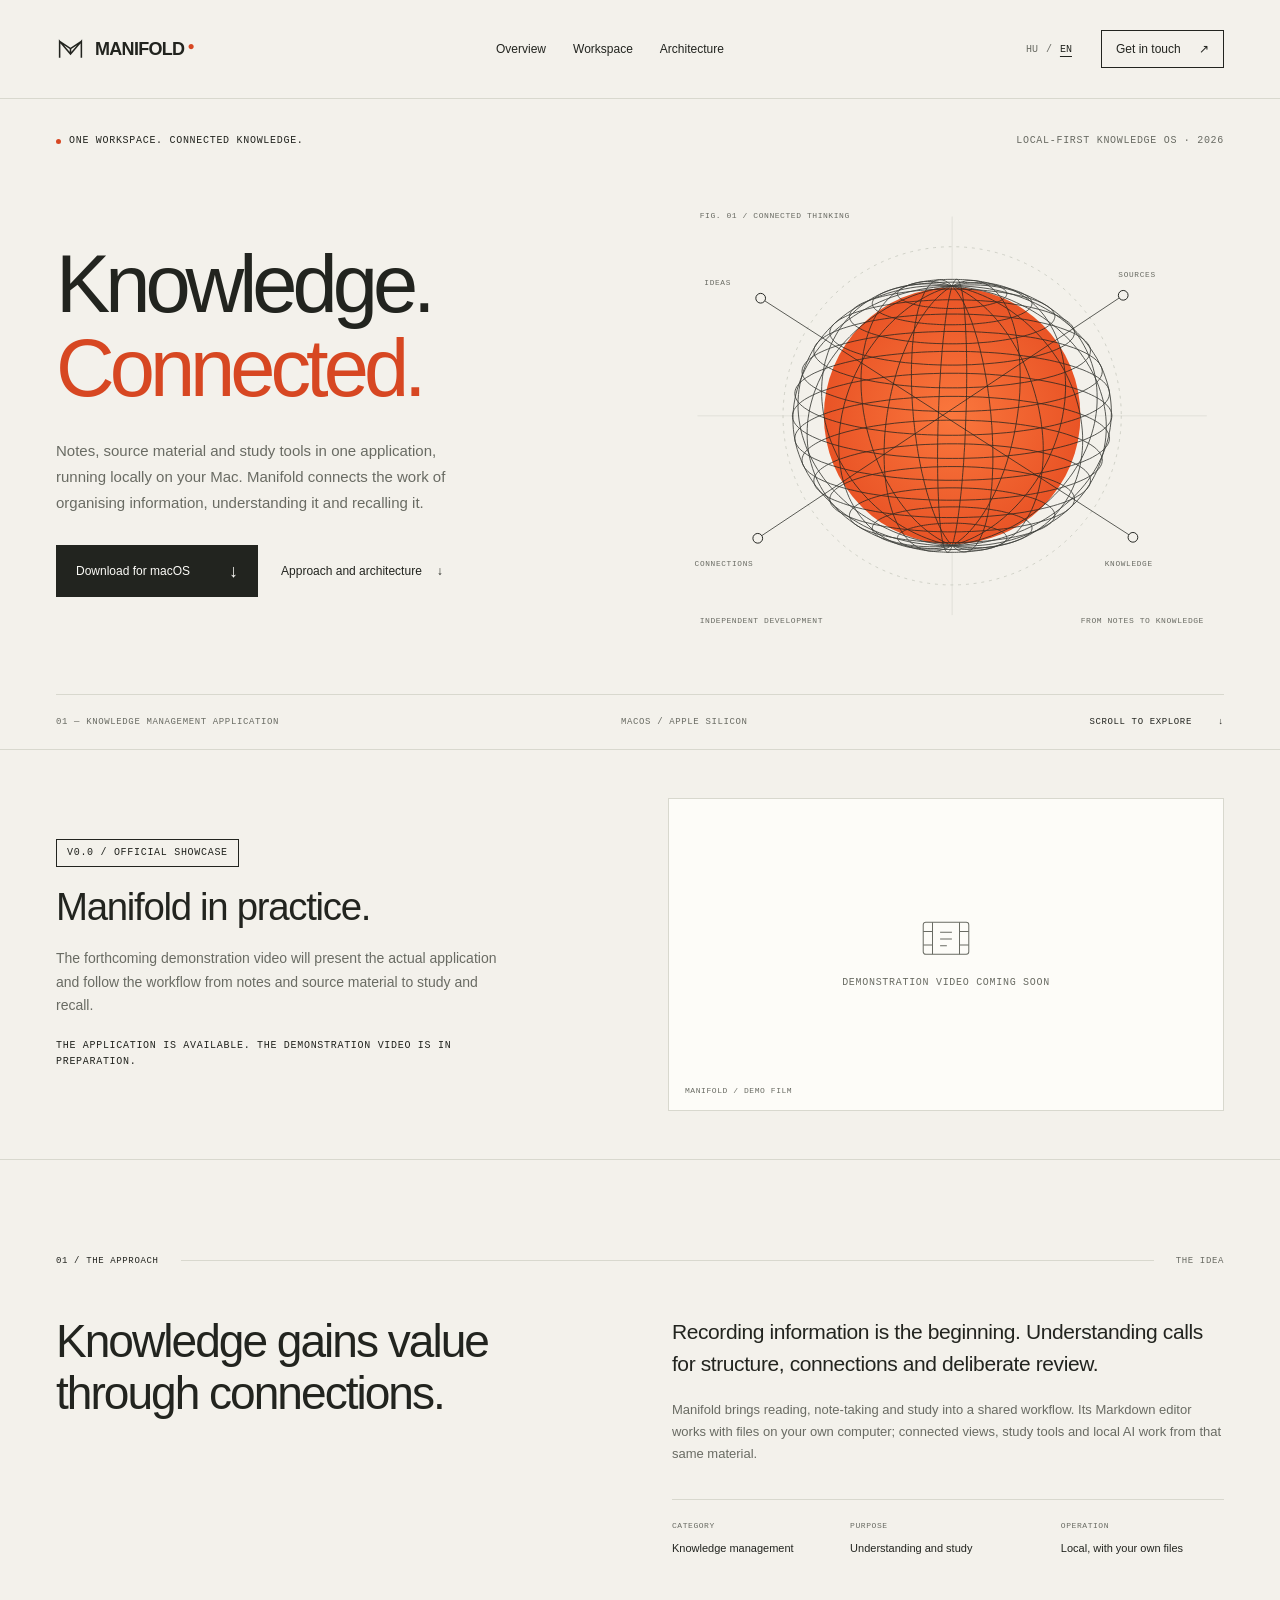
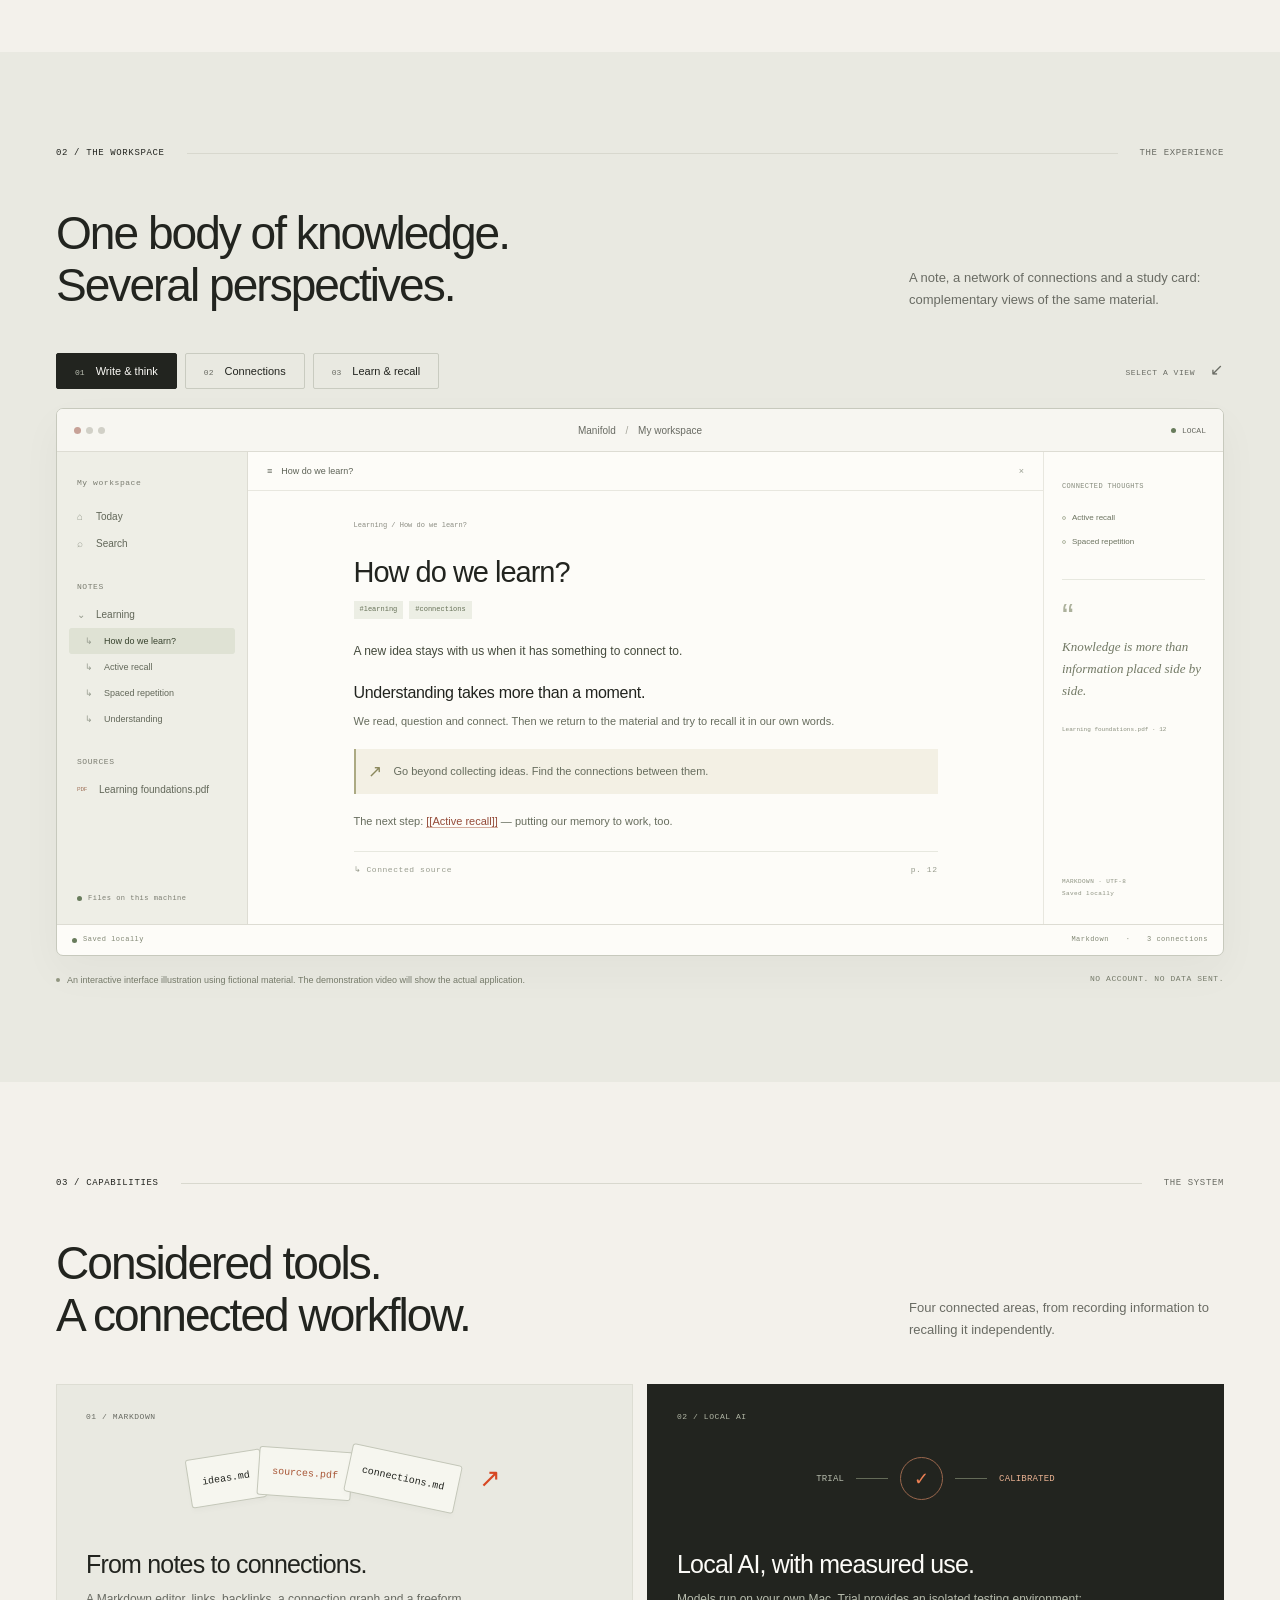
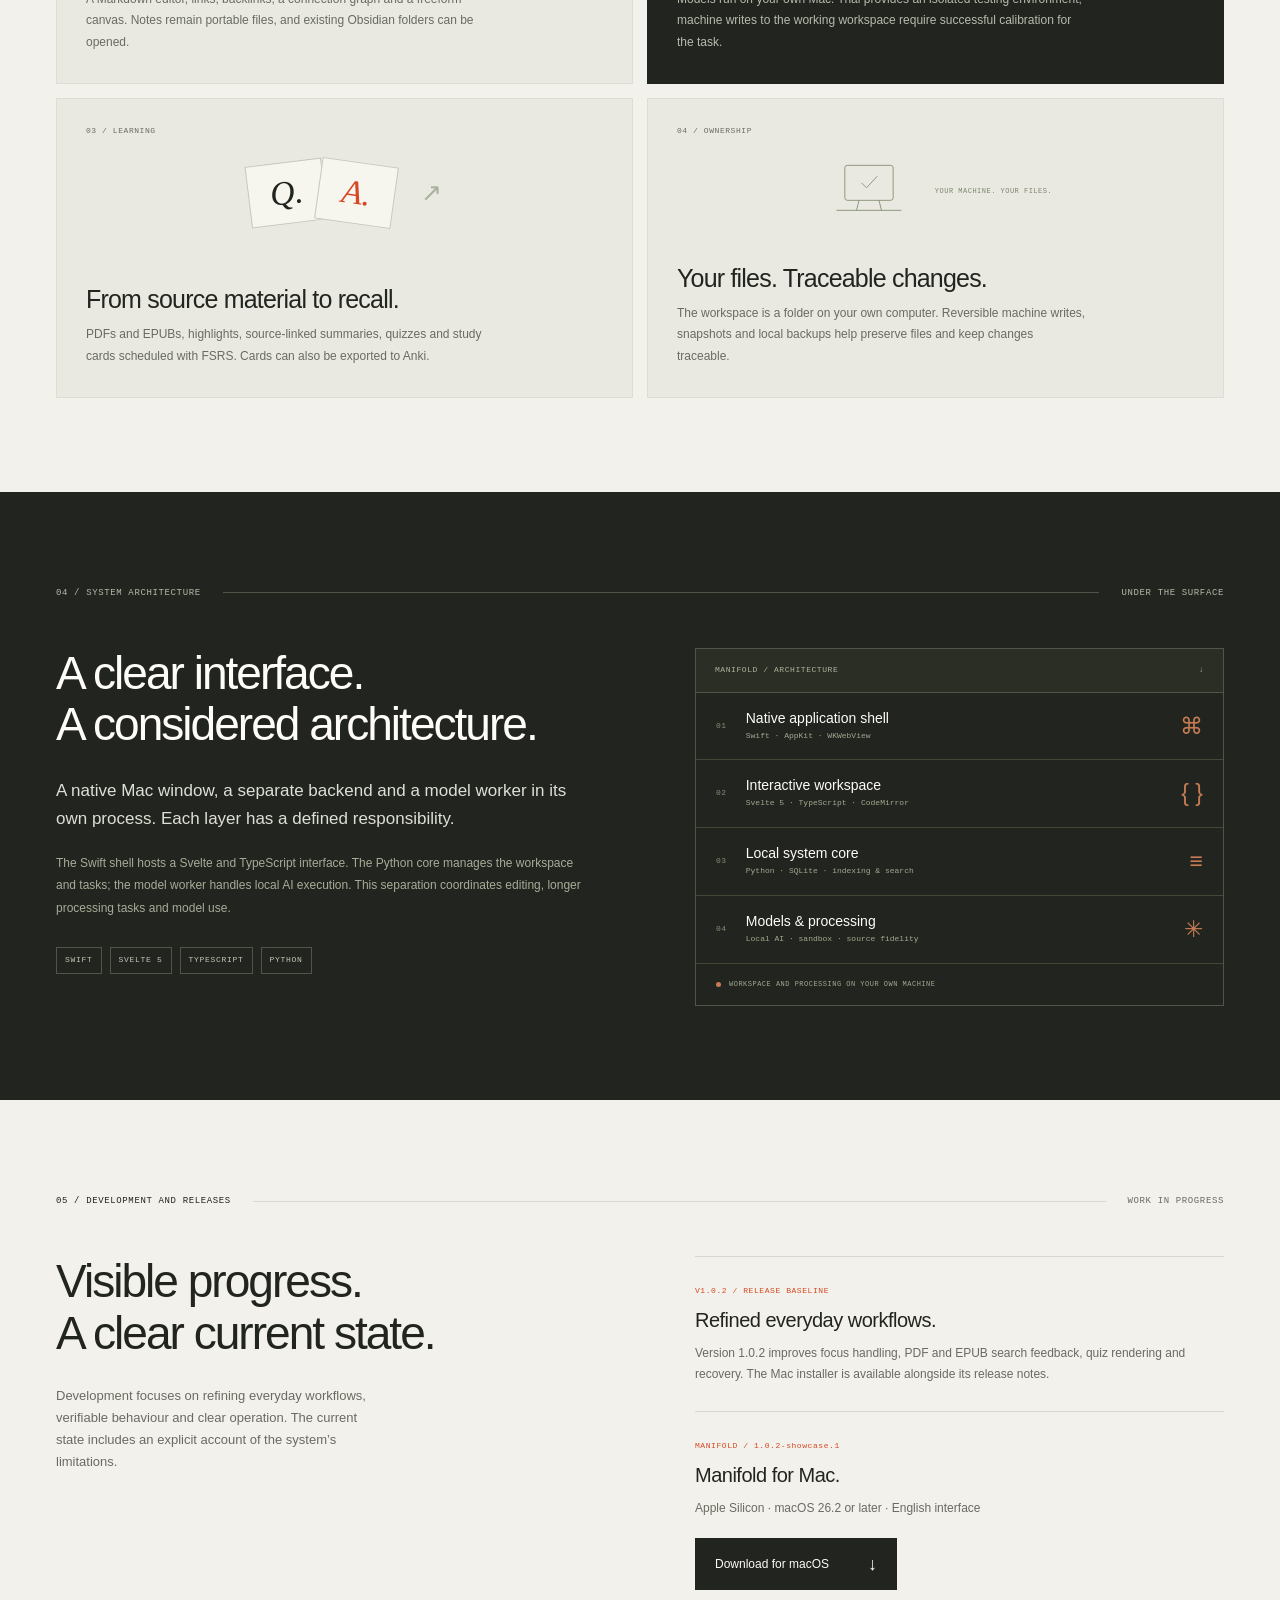
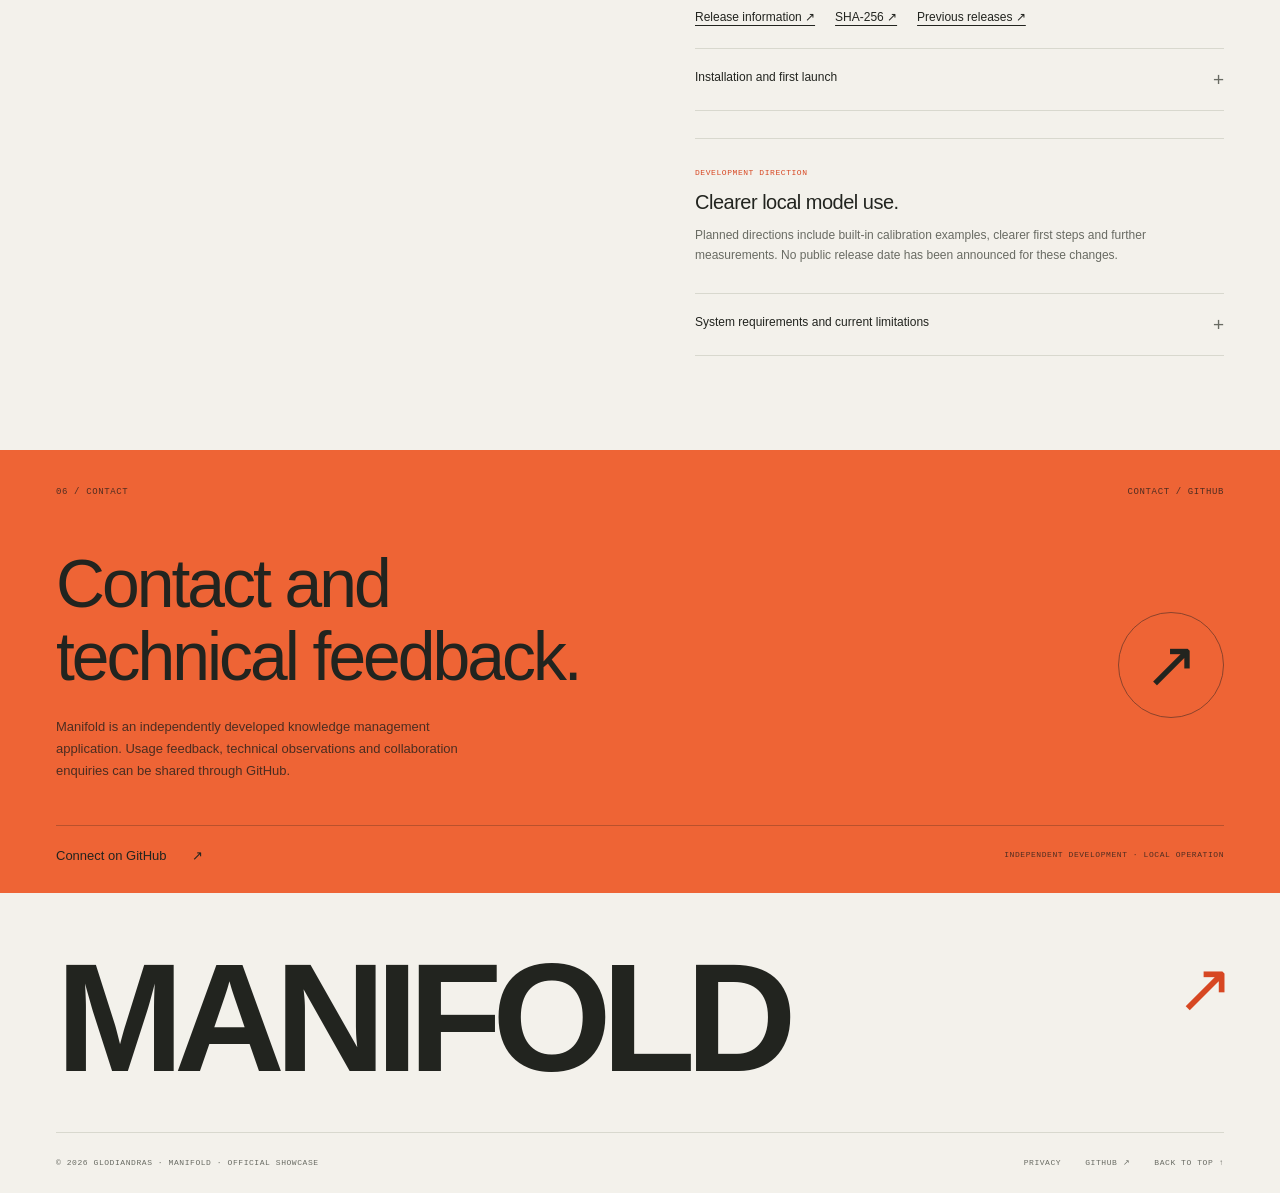
==== commit cecf2dd8: "Enable the approved Manifold showcase download" ====
--- a/index.html
+++ b/index.html
@@ -465,13 +465,13 @@
   <main id="main">
     <section class="hero wrap" aria-labelledby="hero-title">
       <div class="hero-meta mono"><span><i class="status-dot"></i>ONE WORKSPACE. CONNECTED KNOWLEDGE.</span><span>LOCAL-FIRST KNOWLEDGE OS · 2026</span></div>
-      <div class="hero-grid"><div class="hero-copy"><h1 id="hero-title">Knowledge.<br><span>Connected.</span></h1><p class="hero-intro">Notes, source material and study tools in one application, running locally on your Mac. Manifold connects the work of organising information, understanding it and recalling it.</p><a class="button" href="#workspace">Explore the application <span aria-hidden="true">↘</span></a><a class="text-link hero-story" href="#project">Approach and architecture <span aria-hidden="true">↓</span></a></div>
+      <div class="hero-grid"><div class="hero-copy"><h1 id="hero-title">Knowledge.<br><span>Connected.</span></h1><p class="hero-intro">Notes, source material and study tools in one application, running locally on your Mac. Manifold connects the work of organising information, understanding it and recalling it.</p><a class="button" href="https://github.com/glodiandras/Manifold/releases/download/v1.0.2-showcase.1/Manifold-1.0.2-showcase.1.dmg">Download for macOS <span aria-hidden="true">↓</span></a><a class="text-link hero-story" href="#project">Approach and architecture <span aria-hidden="true">↓</span></a></div>
       <div class="hero-art" aria-hidden="true"><div class="art-coordinate mono">FIG. 01 / CONNECTED THINKING</div><svg class="manifold-art" viewBox="0 0 560 440"><defs><radialGradient id="orb"><stop stop-color="#fa773d"/><stop offset="1" stop-color="#e95426"/></radialGradient></defs><path class="axis" d="M18 220h524M280 15v410"/><circle class="orbit" cx="280" cy="220" r="174"/><circle fill="url(#orb)" cx="280" cy="220" r="132"/><g class="mesh"><path d="M331.0,88.3 L331.9,88.8 L332.7,89.3 L333.5,89.9 L334.1,90.5 L334.7,91.0 L335.1,91.6 L335.5,92.2 L335.8,92.8 L336.0,93.4 L336.2,93.9 L336.2,94.5 L336.2,95.1 L336.0,95.7 L335.8,96.3 L335.5,96.9 L335.1,97.5 L334.7,98.0 L334.1,98.6 L333.5,99.2 L332.8,99.7 L331.9,100.3 L331.1,100.8 L330.1,101.3 L329.1,101.9 L327.9,102.4 L326.8,102.9 L325.5,103.3 L324.2,103.8 L322.8,104.3 L321.3,104.7 L319.8,105.1 L318.2,105.6 L316.5,105.9 L314.8,106.3 L313.1,106.7 L311.3,107.0 L309.4,107.3 L307.5,107.6 L305.5,107.9 L303.6,108.2 L301.5,108.4 L299.5,108.6 L297.4,108.8 L295.3,109.0 L293.1,109.1 L291.0,109.3 L288.8,109.4 L286.6,109.5 L284.4,109.5 L282.2,109.5 L280.0,109.6 L277.8,109.6 L275.6,109.5 L273.4,109.5 L271.2,109.4 L269.1,109.3 L266.9,109.2 L264.8,109.0 L262.7,108.8 L260.6,108.7 L258.5,108.4 L256.5,108.2 L254.5,107.9 L252.6,107.7 L250.6,107.4 L248.8,107.1 L247.0,106.7 L245.2,106.4 L243.5,106.0 L241.9,105.6 L240.3,105.2 L238.7,104.8 L237.3,104.3 L235.9,103.9 L234.5,103.4 L233.3,102.9 L232.1,102.4 L231.0,101.9 L229.9,101.4 L229.0,100.9 L228.1,100.3 L227.3,99.8 L226.5,99.2 L225.9,98.7 L225.3,98.1 L224.9,97.5 L224.5,97.0 L224.2,96.4 L224.0,95.8 L223.8,95.2 L223.8,94.6 L223.8,94.0 L224.0,93.4 L224.2,92.8 L224.5,92.3 L224.9,91.7 L225.3,91.1 L225.9,90.5 L226.5,90.0 L227.2,89.4 L228.1,88.9 L228.9,88.3 L229.9,87.8 L230.9,87.3 L232.1,86.8 L233.2,86.3 L234.5,85.8 L235.8,85.3 L237.2,84.9 L238.7,84.4 L240.2,84.0 L241.8,83.6 L243.5,83.2 L245.2,82.8 L246.9,82.5 L248.7,82.1 L250.6,81.8 L252.5,81.5 L254.5,81.2 L256.4,81.0 L258.5,80.7 L260.5,80.5 L262.6,80.3 L264.7,80.2 L266.9,80.0 L269.0,79.9 L271.2,79.8 L273.4,79.7 L275.6,79.6 L277.8,79.6 L280.0,79.6 L282.2,79.6 L284.4,79.6 L286.6,79.7 L288.8,79.8 L290.9,79.9 L293.1,80.0 L295.2,80.1 L297.3,80.3 L299.4,80.5 L301.5,80.7 L303.5,80.9 L305.5,81.2 L307.4,81.5 L309.4,81.8 L311.2,82.1 L313.0,82.4 L314.8,82.8 L316.5,83.1 L318.1,83.5 L319.7,83.9 L321.3,84.4 L322.7,84.8 L324.1,85.3 L325.5,85.7 L326.7,86.2 L327.9,86.7 L329.0,87.2 L330.1,87.7 L331.0,88.3"/><path d="M354.6,95.2 L355.9,96.0 L357.1,96.8 L358.2,97.6 L359.1,98.4 L359.9,99.2 L360.6,100.1 L361.2,100.9 L361.6,101.8 L361.9,102.6 L362.1,103.5 L362.2,104.3 L362.1,105.2 L361.9,106.1 L361.6,106.9 L361.2,107.8 L360.6,108.6 L359.9,109.5 L359.1,110.3 L358.2,111.1 L357.1,111.9 L355.9,112.7 L354.7,113.5 L353.2,114.3 L351.7,115.1 L350.1,115.8 L348.4,116.5 L346.5,117.2 L344.6,117.9 L342.5,118.6 L340.4,119.2 L338.1,119.9 L335.8,120.5 L333.4,121.0 L330.9,121.6 L328.3,122.1 L325.7,122.6 L323.0,123.1 L320.2,123.5 L317.3,123.9 L314.4,124.3 L311.5,124.6 L308.5,124.9 L305.4,125.2 L302.3,125.5 L299.2,125.7 L296.1,125.9 L292.9,126.0 L289.7,126.2 L286.5,126.2 L283.3,126.3 L280.0,126.3 L276.8,126.3 L273.6,126.3 L270.4,126.2 L267.2,126.1 L264.0,125.9 L260.8,125.7 L257.7,125.5 L254.6,125.3 L251.6,125.0 L248.6,124.7 L245.6,124.3 L242.7,124.0 L239.9,123.6 L237.1,123.1 L234.4,122.7 L231.7,122.2 L229.1,121.7 L226.7,121.1 L224.2,120.5 L221.9,119.9 L219.7,119.3 L217.5,118.7 L215.5,118.0 L213.5,117.3 L211.7,116.6 L209.9,115.9 L208.3,115.2 L206.8,114.4 L205.4,113.6 L204.1,112.8 L202.9,112.0 L201.8,111.2 L200.9,110.4 L200.1,109.6 L199.4,108.7 L198.8,107.9 L198.4,107.0 L198.1,106.2 L197.9,105.3 L197.8,104.5 L197.9,103.6 L198.1,102.7 L198.4,101.9 L198.8,101.0 L199.4,100.2 L200.1,99.3 L200.9,98.5 L201.8,97.7 L202.9,96.9 L204.1,96.1 L205.3,95.3 L206.8,94.5 L208.3,93.7 L209.9,93.0 L211.6,92.3 L213.5,91.6 L215.4,90.9 L217.5,90.2 L219.6,89.6 L221.9,88.9 L224.2,88.3 L226.6,87.8 L229.1,87.2 L231.7,86.7 L234.3,86.2 L237.0,85.7 L239.8,85.3 L242.7,84.9 L245.6,84.5 L248.5,84.2 L251.5,83.9 L254.6,83.6 L257.7,83.3 L260.8,83.1 L263.9,82.9 L267.1,82.8 L270.3,82.6 L273.5,82.6 L276.7,82.5 L280.0,82.5 L283.2,82.5 L286.4,82.5 L289.6,82.6 L292.8,82.7 L296.0,82.9 L299.2,83.1 L302.3,83.3 L305.4,83.5 L308.4,83.8 L311.4,84.1 L314.4,84.5 L317.3,84.8 L320.1,85.3 L322.9,85.7 L325.6,86.1 L328.3,86.6 L330.9,87.2 L333.3,87.7 L335.8,88.3 L338.1,88.9 L340.3,89.5 L342.5,90.1 L344.5,90.8 L346.5,91.5 L348.3,92.2 L350.1,92.9 L351.7,93.6 L353.2,94.4 L354.6,95.2"/><path d="M375.9,105.9 L377.6,106.9 L379.1,107.9 L380.5,109.0 L381.7,110.0 L382.7,111.1 L383.6,112.2 L384.3,113.3 L384.9,114.4 L385.3,115.5 L385.6,116.6 L385.7,117.7 L385.6,118.8 L385.3,119.9 L384.9,121.0 L384.4,122.1 L383.6,123.2 L382.7,124.3 L381.7,125.3 L380.5,126.4 L379.1,127.4 L377.6,128.5 L376.0,129.5 L374.2,130.5 L372.2,131.5 L370.1,132.4 L367.9,133.3 L365.5,134.2 L363.0,135.1 L360.4,136.0 L357.6,136.8 L354.7,137.6 L351.8,138.4 L348.7,139.1 L345.4,139.8 L342.1,140.5 L338.7,141.1 L335.2,141.7 L331.7,142.3 L328.0,142.8 L324.3,143.3 L320.5,143.8 L316.6,144.2 L312.7,144.5 L308.7,144.8 L304.7,145.1 L300.7,145.4 L296.6,145.6 L292.5,145.7 L288.3,145.8 L284.2,145.9 L280.0,145.9 L275.9,145.9 L271.8,145.8 L267.6,145.7 L263.5,145.6 L259.4,145.4 L255.4,145.2 L251.4,144.9 L247.4,144.6 L243.5,144.2 L239.6,143.8 L235.8,143.4 L232.1,142.9 L228.4,142.4 L224.8,141.8 L221.3,141.2 L217.9,140.6 L214.6,139.9 L211.4,139.2 L208.3,138.5 L205.3,137.7 L202.4,136.9 L199.7,136.1 L197.1,135.3 L194.6,134.4 L192.2,133.5 L189.9,132.5 L187.8,131.6 L185.9,130.6 L184.1,129.6 L182.4,128.6 L180.9,127.6 L179.5,126.5 L178.3,125.5 L177.3,124.4 L176.4,123.3 L175.7,122.2 L175.1,121.1 L174.7,120.0 L174.4,118.9 L174.3,117.8 L174.4,116.7 L174.7,115.6 L175.1,114.5 L175.6,113.4 L176.4,112.3 L177.3,111.2 L178.3,110.2 L179.5,109.1 L180.9,108.1 L182.4,107.0 L184.0,106.0 L185.8,105.0 L187.8,104.0 L189.9,103.1 L192.1,102.2 L194.5,101.2 L197.0,100.4 L199.6,99.5 L202.4,98.7 L205.3,97.9 L208.2,97.1 L211.3,96.4 L214.6,95.7 L217.9,95.0 L221.3,94.4 L224.8,93.8 L228.3,93.2 L232.0,92.7 L235.7,92.2 L239.5,91.7 L243.4,91.3 L247.3,91.0 L251.3,90.6 L255.3,90.4 L259.3,90.1 L263.4,89.9 L267.5,89.8 L271.7,89.7 L275.8,89.6 L280.0,89.6 L284.1,89.6 L288.2,89.7 L292.4,89.8 L296.5,89.9 L300.6,90.1 L304.6,90.3 L308.6,90.6 L312.6,90.9 L316.5,91.3 L320.4,91.7 L324.2,92.1 L327.9,92.6 L331.6,93.1 L335.2,93.7 L338.7,94.3 L342.1,94.9 L345.4,95.6 L348.6,96.3 L351.7,97.0 L354.7,97.8 L357.6,98.6 L360.3,99.4 L362.9,100.2 L365.4,101.1 L367.8,102.0 L370.1,103.0 L372.2,103.9 L374.1,104.9 L375.9,105.9"/><path d="M394.3,120.1 L396.3,121.3 L398.1,122.5 L399.7,123.7 L401.2,125.0 L402.4,126.3 L403.5,127.6 L404.4,128.9 L405.0,130.2 L405.5,131.5 L405.8,132.8 L405.9,134.1 L405.8,135.4 L405.5,136.7 L405.0,138.1 L404.4,139.4 L403.5,140.7 L402.4,142.0 L401.2,143.2 L399.8,144.5 L398.2,145.7 L396.4,147.0 L394.4,148.2 L392.2,149.4 L389.9,150.5 L387.4,151.7 L384.7,152.8 L381.9,153.9 L378.9,154.9 L375.8,155.9 L372.5,156.9 L369.1,157.9 L365.5,158.8 L361.8,159.7 L358.0,160.5 L354.1,161.3 L350.0,162.1 L345.8,162.8 L341.6,163.5 L337.2,164.1 L332.8,164.7 L328.2,165.2 L323.6,165.7 L319.0,166.1 L314.2,166.5 L309.4,166.8 L304.6,167.1 L299.8,167.4 L294.9,167.5 L289.9,167.7 L285.0,167.8 L280.1,167.8 L275.1,167.8 L270.2,167.7 L265.3,167.6 L260.4,167.4 L255.5,167.2 L250.7,166.9 L245.9,166.5 L241.1,166.2 L236.5,165.7 L231.9,165.3 L227.3,164.7 L222.9,164.2 L218.5,163.5 L214.3,162.9 L210.1,162.2 L206.0,161.4 L202.1,160.6 L198.3,159.8 L194.6,158.9 L191.0,158.0 L187.6,157.1 L184.3,156.1 L181.2,155.1 L178.2,154.0 L175.3,152.9 L172.7,151.8 L170.2,150.7 L167.8,149.5 L165.7,148.3 L163.7,147.1 L161.9,145.9 L160.3,144.7 L158.8,143.4 L157.6,142.1 L156.5,140.8 L155.6,139.5 L155.0,138.2 L154.5,136.9 L154.2,135.6 L154.1,134.3 L154.2,133.0 L154.5,131.7 L155.0,130.3 L155.6,129.0 L156.5,127.7 L157.6,126.4 L158.8,125.2 L160.2,123.9 L161.8,122.7 L163.6,121.4 L165.6,120.2 L167.8,119.0 L170.1,117.9 L172.6,116.7 L175.3,115.6 L178.1,114.5 L181.1,113.5 L184.2,112.5 L187.5,111.5 L190.9,110.5 L194.5,109.6 L198.2,108.7 L202.0,107.9 L205.9,107.1 L210.0,106.3 L214.2,105.6 L218.4,104.9 L222.8,104.3 L227.2,103.7 L231.8,103.2 L236.4,102.7 L241.0,102.3 L245.8,101.9 L250.6,101.6 L255.4,101.3 L260.2,101.0 L265.1,100.9 L270.1,100.7 L275.0,100.6 L279.9,100.6 L284.9,100.6 L289.8,100.7 L294.7,100.8 L299.6,101.0 L304.5,101.2 L309.3,101.5 L314.1,101.9 L318.9,102.2 L323.5,102.7 L328.1,103.1 L332.7,103.7 L337.1,104.2 L341.5,104.9 L345.7,105.5 L349.9,106.2 L354.0,107.0 L357.9,107.8 L361.7,108.6 L365.4,109.5 L369.0,110.4 L372.4,111.3 L375.7,112.3 L378.8,113.3 L381.8,114.4 L384.7,115.5 L387.3,116.6 L389.8,117.7 L392.2,118.9 L394.3,120.1"/><path d="M409.2,137.3 L411.5,138.6 L413.5,140.0 L415.4,141.4 L417.0,142.9 L418.4,144.3 L419.6,145.8 L420.6,147.2 L421.4,148.7 L421.9,150.2 L422.2,151.7 L422.3,153.2 L422.2,154.6 L421.9,156.1 L421.4,157.6 L420.6,159.1 L419.6,160.6 L418.4,162.0 L417.0,163.5 L415.4,164.9 L413.6,166.3 L411.5,167.7 L409.3,169.1 L406.9,170.4 L404.2,171.7 L401.4,173.0 L398.4,174.3 L395.2,175.5 L391.8,176.7 L388.3,177.8 L384.6,179.0 L380.7,180.0 L376.7,181.1 L372.5,182.1 L368.2,183.0 L363.7,183.9 L359.1,184.8 L354.4,185.6 L349.6,186.3 L344.7,187.0 L339.7,187.7 L334.5,188.3 L329.3,188.8 L324.0,189.3 L318.7,189.8 L313.3,190.2 L307.8,190.5 L302.3,190.7 L296.8,190.9 L291.2,191.1 L285.7,191.2 L280.1,191.2 L274.5,191.2 L268.9,191.1 L263.3,191.0 L257.8,190.8 L252.3,190.5 L246.8,190.2 L241.4,189.8 L236.1,189.4 L230.8,188.9 L225.6,188.4 L220.5,187.8 L215.4,187.1 L210.5,186.4 L205.7,185.7 L201.0,184.9 L196.4,184.0 L191.9,183.1 L187.6,182.2 L183.4,181.2 L179.4,180.2 L175.5,179.1 L171.8,178.0 L168.3,176.8 L164.9,175.7 L161.7,174.4 L158.7,173.2 L155.8,171.9 L153.2,170.6 L150.8,169.2 L148.5,167.9 L146.5,166.5 L144.6,165.1 L143.0,163.7 L141.6,162.2 L140.4,160.8 L139.4,159.3 L138.6,157.8 L138.1,156.3 L137.8,154.9 L137.7,153.4 L137.8,151.9 L138.1,150.4 L138.6,148.9 L139.4,147.4 L140.4,146.0 L141.6,144.5 L143.0,143.1 L144.6,141.6 L146.4,140.2 L148.5,138.8 L150.7,137.5 L153.1,136.1 L155.8,134.8 L158.6,133.5 L161.6,132.3 L164.8,131.0 L168.2,129.8 L171.7,128.7 L175.4,127.6 L179.3,126.5 L183.3,125.5 L187.5,124.5 L191.8,123.5 L196.3,122.6 L200.9,121.8 L205.6,120.9 L210.4,120.2 L215.3,119.5 L220.3,118.8 L225.5,118.2 L230.7,117.7 L236.0,117.2 L241.3,116.7 L246.7,116.4 L252.2,116.0 L257.7,115.8 L263.2,115.6 L268.8,115.4 L274.3,115.3 L279.9,115.3 L285.5,115.3 L291.1,115.4 L296.7,115.5 L302.2,115.7 L307.7,116.0 L313.2,116.3 L318.6,116.7 L323.9,117.1 L329.2,117.6 L334.4,118.1 L339.5,118.7 L344.6,119.4 L349.5,120.1 L354.3,120.8 L359.0,121.6 L363.6,122.5 L368.1,123.4 L372.4,124.3 L376.6,125.3 L380.6,126.3 L384.5,127.4 L388.2,128.5 L391.7,129.7 L395.1,130.9 L398.3,132.1 L401.3,133.3 L404.2,134.6 L406.8,135.9 L409.2,137.3"/><path d="M420.2,157.0 L422.7,158.5 L424.9,160.0 L426.9,161.5 L428.6,163.1 L430.2,164.6 L431.5,166.2 L432.5,167.8 L433.4,169.4 L434.0,171.0 L434.3,172.6 L434.5,174.2 L434.3,175.9 L434.0,177.5 L433.4,179.1 L432.6,180.7 L431.5,182.3 L430.2,183.9 L428.7,185.4 L426.9,187.0 L424.9,188.5 L422.7,190.0 L420.3,191.5 L417.7,192.9 L414.8,194.4 L411.7,195.8 L408.5,197.1 L405.0,198.5 L401.3,199.8 L397.5,201.0 L393.5,202.2 L389.3,203.4 L384.9,204.5 L380.4,205.6 L375.7,206.6 L370.8,207.6 L365.9,208.5 L360.8,209.4 L355.5,210.2 L350.2,211.0 L344.7,211.7 L339.2,212.4 L333.5,213.0 L327.8,213.5 L322.0,214.0 L316.1,214.4 L310.2,214.7 L304.2,215.0 L298.2,215.2 L292.2,215.4 L286.1,215.5 L280.1,215.5 L274.0,215.5 L267.9,215.4 L261.9,215.3 L255.9,215.0 L249.9,214.8 L244.0,214.4 L238.1,214.0 L232.3,213.6 L226.6,213.0 L221.0,212.4 L215.4,211.8 L209.9,211.1 L204.6,210.3 L199.4,209.5 L194.2,208.7 L189.3,207.7 L184.4,206.8 L179.7,205.7 L175.2,204.7 L170.8,203.6 L166.6,202.4 L162.6,201.2 L158.7,199.9 L155.1,198.6 L151.6,197.3 L148.3,196.0 L145.3,194.6 L142.4,193.1 L139.8,191.7 L137.3,190.2 L135.1,188.7 L133.1,187.2 L131.4,185.6 L129.8,184.1 L128.5,182.5 L127.5,180.9 L126.6,179.3 L126.0,177.7 L125.7,176.1 L125.5,174.5 L125.7,172.8 L126.0,171.2 L126.6,169.6 L127.4,168.0 L128.5,166.4 L129.8,164.8 L131.3,163.3 L133.1,161.7 L135.1,160.2 L137.3,158.7 L139.7,157.2 L142.3,155.7 L145.2,154.3 L148.3,152.9 L151.5,151.6 L155.0,150.2 L158.7,148.9 L162.5,147.7 L166.5,146.5 L170.7,145.3 L175.1,144.2 L179.6,143.1 L184.3,142.1 L189.2,141.1 L194.1,140.2 L199.2,139.3 L204.5,138.5 L209.8,137.7 L215.3,137.0 L220.8,136.3 L226.5,135.7 L232.2,135.2 L238.0,134.7 L243.9,134.3 L249.8,134.0 L255.8,133.7 L261.8,133.5 L267.8,133.3 L273.9,133.2 L279.9,133.2 L286.0,133.2 L292.1,133.3 L298.1,133.4 L304.1,133.6 L310.1,133.9 L316.0,134.3 L321.9,134.7 L327.7,135.1 L333.4,135.7 L339.0,136.2 L344.6,136.9 L350.1,137.6 L355.4,138.4 L360.6,139.2 L365.8,140.0 L370.7,141.0 L375.6,141.9 L380.3,143.0 L384.8,144.0 L389.2,145.1 L393.4,146.3 L397.4,147.5 L401.3,148.8 L404.9,150.0 L408.4,151.4 L411.7,152.7 L414.7,154.1 L417.6,155.5 L420.2,157.0"/><path d="M427.0,178.6 L429.5,180.2 L431.8,181.8 L433.9,183.4 L435.8,185.0 L437.4,186.6 L438.7,188.3 L439.9,190.0 L440.7,191.6 L441.4,193.3 L441.7,195.0 L441.9,196.7 L441.7,198.4 L441.4,200.1 L440.8,201.8 L439.9,203.5 L438.8,205.1 L437.4,206.8 L435.8,208.4 L434.0,210.1 L431.9,211.7 L429.6,213.2 L427.0,214.8 L424.3,216.3 L421.3,217.8 L418.1,219.3 L414.6,220.7 L411.0,222.1 L407.2,223.5 L403.1,224.8 L398.9,226.0 L394.5,227.3 L389.9,228.4 L385.2,229.6 L380.3,230.7 L375.2,231.7 L370.0,232.7 L364.6,233.6 L359.2,234.4 L353.6,235.2 L347.8,236.0 L342.0,236.7 L336.1,237.3 L330.1,237.8 L324.0,238.3 L317.9,238.8 L311.6,239.1 L305.4,239.4 L299.1,239.7 L292.8,239.8 L286.4,240.0 L280.1,240.0 L273.7,240.0 L267.4,239.9 L261.0,239.7 L254.7,239.5 L248.5,239.2 L242.3,238.8 L236.1,238.4 L230.0,237.9 L224.0,237.4 L218.1,236.8 L212.3,236.1 L206.6,235.3 L201.0,234.5 L195.5,233.7 L190.1,232.8 L184.9,231.8 L179.8,230.8 L174.9,229.7 L170.2,228.6 L165.6,227.4 L161.2,226.2 L157.0,224.9 L152.9,223.6 L149.1,222.3 L145.4,220.9 L142.0,219.5 L138.8,218.0 L135.8,216.5 L133.0,215.0 L130.5,213.4 L128.2,211.9 L126.1,210.3 L124.2,208.7 L122.6,207.0 L121.3,205.4 L120.1,203.7 L119.3,202.0 L118.6,200.3 L118.3,198.6 L118.1,196.9 L118.3,195.2 L118.6,193.6 L119.2,191.9 L120.1,190.2 L121.2,188.5 L122.6,186.9 L124.2,185.2 L126.0,183.6 L128.1,182.0 L130.4,180.4 L133.0,178.9 L135.7,177.3 L138.7,175.8 L141.9,174.4 L145.4,172.9 L149.0,171.5 L152.8,170.2 L156.9,168.9 L161.1,167.6 L165.5,166.4 L170.1,165.2 L174.8,164.1 L179.7,163.0 L184.8,162.0 L190.0,161.0 L195.4,160.1 L200.8,159.2 L206.4,158.4 L212.2,157.7 L218.0,157.0 L223.9,156.4 L229.9,155.8 L236.0,155.3 L242.1,154.9 L248.4,154.5 L254.6,154.2 L260.9,154.0 L267.2,153.8 L273.6,153.7 L279.9,153.7 L286.3,153.7 L292.6,153.8 L299.0,153.9 L305.3,154.2 L311.5,154.5 L317.7,154.8 L323.9,155.2 L330.0,155.7 L336.0,156.3 L341.9,156.9 L347.7,157.6 L353.4,158.3 L359.0,159.1 L364.5,160.0 L369.9,160.9 L375.1,161.8 L380.2,162.8 L385.1,163.9 L389.8,165.0 L394.4,166.2 L398.8,167.4 L403.0,168.7 L407.1,170.0 L410.9,171.4 L414.6,172.7 L418.0,174.2 L421.2,175.6 L424.2,177.1 L427.0,178.6"/><path d="M429.2,201.5 L431.8,203.1 L434.2,204.7 L436.3,206.3 L438.2,208.0 L439.8,209.7 L441.2,211.3 L442.3,213.0 L443.2,214.7 L443.9,216.4 L444.2,218.2 L444.4,219.9 L444.2,221.6 L443.9,223.3 L443.2,225.0 L442.4,226.7 L441.2,228.4 L439.8,230.1 L438.2,231.8 L436.3,233.4 L434.2,235.1 L431.9,236.7 L429.3,238.2 L426.5,239.8 L423.4,241.3 L420.2,242.8 L416.7,244.3 L413.0,245.7 L409.1,247.0 L405.0,248.4 L400.7,249.7 L396.3,250.9 L391.6,252.1 L386.8,253.3 L381.8,254.4 L376.7,255.4 L371.4,256.4 L365.9,257.3 L360.4,258.2 L354.7,259.0 L348.9,259.8 L343.0,260.5 L337.0,261.1 L330.9,261.7 L324.7,262.2 L318.4,262.6 L312.1,263.0 L305.8,263.3 L299.4,263.5 L293.0,263.7 L286.5,263.8 L280.1,263.8 L273.6,263.8 L267.2,263.7 L260.8,263.5 L254.4,263.3 L248.0,263.0 L241.7,262.7 L235.5,262.2 L229.3,261.7 L223.2,261.2 L217.2,260.5 L211.3,259.9 L205.4,259.1 L199.7,258.3 L194.2,257.4 L188.7,256.5 L183.4,255.5 L178.3,254.5 L173.3,253.4 L168.5,252.3 L163.8,251.1 L159.3,249.8 L155.1,248.6 L151.0,247.2 L147.1,245.9 L143.4,244.5 L139.9,243.0 L136.6,241.5 L133.6,240.0 L130.8,238.5 L128.2,236.9 L125.8,235.3 L123.7,233.7 L121.8,232.0 L120.2,230.3 L118.8,228.7 L117.7,227.0 L116.8,225.3 L116.1,223.6 L115.8,221.8 L115.6,220.1 L115.8,218.4 L116.1,216.7 L116.8,215.0 L117.6,213.3 L118.8,211.6 L120.2,209.9 L121.8,208.2 L123.7,206.6 L125.8,204.9 L128.1,203.3 L130.7,201.8 L133.5,200.2 L136.6,198.7 L139.8,197.2 L143.3,195.7 L147.0,194.3 L150.9,193.0 L155.0,191.6 L159.3,190.3 L163.7,189.1 L168.4,187.9 L173.2,186.7 L178.2,185.6 L183.3,184.6 L188.6,183.6 L194.1,182.7 L199.6,181.8 L205.3,181.0 L211.1,180.2 L217.0,179.5 L223.0,178.9 L229.1,178.3 L235.3,177.8 L241.6,177.4 L247.9,177.0 L254.2,176.7 L260.6,176.5 L267.0,176.3 L273.5,176.2 L279.9,176.2 L286.4,176.2 L292.8,176.3 L299.2,176.5 L305.6,176.7 L312.0,177.0 L318.3,177.3 L324.5,177.8 L330.7,178.3 L336.8,178.8 L342.8,179.5 L348.7,180.1 L354.6,180.9 L360.3,181.7 L365.8,182.6 L371.3,183.5 L376.6,184.5 L381.7,185.5 L386.7,186.6 L391.5,187.7 L396.2,188.9 L400.7,190.2 L404.9,191.4 L409.0,192.8 L412.9,194.1 L416.6,195.5 L420.1,197.0 L423.4,198.5 L426.4,200.0 L429.2,201.5"/><path d="M427.0,225.0 L429.5,226.6 L431.8,228.1 L433.9,229.7 L435.8,231.3 L437.4,233.0 L438.7,234.6 L439.9,236.3 L440.7,238.0 L441.4,239.7 L441.7,241.4 L441.9,243.1 L441.7,244.8 L441.4,246.4 L440.8,248.1 L439.9,249.8 L438.8,251.5 L437.4,253.1 L435.8,254.8 L434.0,256.4 L431.9,258.0 L429.6,259.6 L427.0,261.1 L424.3,262.7 L421.3,264.2 L418.1,265.6 L414.6,267.1 L411.0,268.5 L407.2,269.8 L403.1,271.1 L398.9,272.4 L394.5,273.6 L389.9,274.8 L385.2,275.9 L380.3,277.0 L375.2,278.0 L370.0,279.0 L364.6,279.9 L359.2,280.8 L353.6,281.6 L347.8,282.3 L342.0,283.0 L336.1,283.6 L330.1,284.2 L324.0,284.7 L317.9,285.1 L311.6,285.5 L305.4,285.8 L299.1,286.0 L292.8,286.2 L286.4,286.3 L280.1,286.3 L273.7,286.3 L267.4,286.2 L261.0,286.1 L254.7,285.8 L248.5,285.5 L242.3,285.2 L236.1,284.8 L230.0,284.3 L224.0,283.7 L218.1,283.1 L212.3,282.4 L206.6,281.7 L201.0,280.9 L195.5,280.0 L190.1,279.1 L184.9,278.2 L179.8,277.2 L174.9,276.1 L170.2,275.0 L165.6,273.8 L161.2,272.6 L157.0,271.3 L152.9,270.0 L149.1,268.6 L145.4,267.3 L142.0,265.8 L138.8,264.4 L135.8,262.9 L133.0,261.4 L130.5,259.8 L128.2,258.2 L126.1,256.6 L124.2,255.0 L122.6,253.4 L121.3,251.7 L120.1,250.0 L119.3,248.4 L118.6,246.7 L118.3,245.0 L118.1,243.3 L118.3,241.6 L118.6,239.9 L119.2,238.2 L120.1,236.5 L121.2,234.9 L122.6,233.2 L124.2,231.6 L126.0,229.9 L128.1,228.3 L130.4,226.8 L133.0,225.2 L135.7,223.7 L138.7,222.2 L141.9,220.7 L145.4,219.3 L149.0,217.9 L152.8,216.5 L156.9,215.2 L161.1,214.0 L165.5,212.7 L170.1,211.6 L174.8,210.4 L179.7,209.3 L184.8,208.3 L190.0,207.3 L195.4,206.4 L200.8,205.6 L206.4,204.8 L212.2,204.0 L218.0,203.3 L223.9,202.7 L229.9,202.2 L236.0,201.7 L242.1,201.2 L248.4,200.9 L254.6,200.6 L260.9,200.3 L267.2,200.2 L273.6,200.0 L279.9,200.0 L286.3,200.0 L292.6,200.1 L299.0,200.3 L305.3,200.5 L311.5,200.8 L317.7,201.2 L323.9,201.6 L330.0,202.1 L336.0,202.6 L341.9,203.2 L347.7,203.9 L353.4,204.7 L359.0,205.5 L364.5,206.3 L369.9,207.2 L375.1,208.2 L380.2,209.2 L385.1,210.3 L389.8,211.4 L394.4,212.6 L398.8,213.8 L403.0,215.1 L407.1,216.4 L410.9,217.7 L414.6,219.1 L418.0,220.5 L421.2,222.0 L424.2,223.5 L427.0,225.0"/><path d="M420.2,248.3 L422.7,249.8 L424.9,251.3 L426.9,252.8 L428.6,254.4 L430.2,255.9 L431.5,257.5 L432.5,259.1 L433.4,260.7 L434.0,262.3 L434.3,263.9 L434.5,265.5 L434.3,267.2 L434.0,268.8 L433.4,270.4 L432.6,272.0 L431.5,273.6 L430.2,275.2 L428.7,276.7 L426.9,278.3 L424.9,279.8 L422.7,281.3 L420.3,282.8 L417.7,284.3 L414.8,285.7 L411.7,287.1 L408.5,288.4 L405.0,289.8 L401.3,291.1 L397.5,292.3 L393.5,293.5 L389.3,294.7 L384.9,295.8 L380.4,296.9 L375.7,297.9 L370.8,298.9 L365.9,299.8 L360.8,300.7 L355.5,301.5 L350.2,302.3 L344.7,303.0 L339.2,303.7 L333.5,304.3 L327.8,304.8 L322.0,305.3 L316.1,305.7 L310.2,306.0 L304.2,306.3 L298.2,306.5 L292.2,306.7 L286.1,306.8 L280.1,306.8 L274.0,306.8 L267.9,306.7 L261.9,306.6 L255.9,306.4 L249.9,306.1 L244.0,305.7 L238.1,305.3 L232.3,304.9 L226.6,304.3 L221.0,303.8 L215.4,303.1 L209.9,302.4 L204.6,301.6 L199.4,300.8 L194.2,300.0 L189.3,299.0 L184.4,298.1 L179.7,297.0 L175.2,296.0 L170.8,294.9 L166.6,293.7 L162.6,292.5 L158.7,291.2 L155.1,290.0 L151.6,288.6 L148.3,287.3 L145.3,285.9 L142.4,284.5 L139.8,283.0 L137.3,281.5 L135.1,280.0 L133.1,278.5 L131.4,276.9 L129.8,275.4 L128.5,273.8 L127.5,272.2 L126.6,270.6 L126.0,269.0 L125.7,267.4 L125.5,265.8 L125.7,264.1 L126.0,262.5 L126.6,260.9 L127.4,259.3 L128.5,257.7 L129.8,256.1 L131.3,254.6 L133.1,253.0 L135.1,251.5 L137.3,250.0 L139.7,248.5 L142.3,247.1 L145.2,245.6 L148.3,244.2 L151.5,242.9 L155.0,241.5 L158.7,240.2 L162.5,239.0 L166.5,237.8 L170.7,236.6 L175.1,235.5 L179.6,234.4 L184.3,233.4 L189.2,232.4 L194.1,231.5 L199.2,230.6 L204.5,229.8 L209.8,229.0 L215.3,228.3 L220.8,227.6 L226.5,227.0 L232.2,226.5 L238.0,226.0 L243.9,225.6 L249.8,225.3 L255.8,225.0 L261.8,224.8 L267.8,224.6 L273.9,224.5 L279.9,224.5 L286.0,224.5 L292.1,224.6 L298.1,224.7 L304.1,225.0 L310.1,225.2 L316.0,225.6 L321.9,226.0 L327.7,226.4 L333.4,227.0 L339.0,227.6 L344.6,228.2 L350.1,228.9 L355.4,229.7 L360.6,230.5 L365.8,231.3 L370.7,232.3 L375.6,233.2 L380.3,234.3 L384.8,235.3 L389.2,236.4 L393.4,237.6 L397.4,238.8 L401.3,240.1 L404.9,241.4 L408.4,242.7 L411.7,244.0 L414.7,245.4 L417.6,246.9 L420.2,248.3"/><path d="M409.2,270.8 L411.5,272.1 L413.5,273.5 L415.4,274.9 L417.0,276.3 L418.4,277.8 L419.6,279.2 L420.6,280.7 L421.4,282.2 L421.9,283.7 L422.2,285.1 L422.3,286.6 L422.2,288.1 L421.9,289.6 L421.4,291.1 L420.6,292.6 L419.6,294.0 L418.4,295.5 L417.0,296.9 L415.4,298.4 L413.6,299.8 L411.5,301.2 L409.3,302.5 L406.9,303.9 L404.2,305.2 L401.4,306.5 L398.4,307.7 L395.2,309.0 L391.8,310.2 L388.3,311.3 L384.6,312.4 L380.7,313.5 L376.7,314.5 L372.5,315.5 L368.2,316.5 L363.7,317.4 L359.1,318.2 L354.4,319.1 L349.6,319.8 L344.7,320.5 L339.7,321.2 L334.5,321.8 L329.3,322.3 L324.0,322.8 L318.7,323.3 L313.3,323.6 L307.8,324.0 L302.3,324.2 L296.8,324.4 L291.2,324.6 L285.7,324.7 L280.1,324.7 L274.5,324.7 L268.9,324.6 L263.3,324.5 L257.8,324.3 L252.3,324.0 L246.8,323.7 L241.4,323.3 L236.1,322.9 L230.8,322.4 L225.6,321.9 L220.5,321.3 L215.4,320.6 L210.5,319.9 L205.7,319.2 L201.0,318.4 L196.4,317.5 L191.9,316.6 L187.6,315.7 L183.4,314.7 L179.4,313.7 L175.5,312.6 L171.8,311.5 L168.3,310.3 L164.9,309.1 L161.7,307.9 L158.7,306.7 L155.8,305.4 L153.2,304.1 L150.8,302.7 L148.5,301.4 L146.5,300.0 L144.6,298.6 L143.0,297.1 L141.6,295.7 L140.4,294.2 L139.4,292.8 L138.6,291.3 L138.1,289.8 L137.8,288.3 L137.7,286.8 L137.8,285.4 L138.1,283.9 L138.6,282.4 L139.4,280.9 L140.4,279.4 L141.6,278.0 L143.0,276.5 L144.6,275.1 L146.4,273.7 L148.5,272.3 L150.7,270.9 L153.1,269.6 L155.8,268.3 L158.6,267.0 L161.6,265.7 L164.8,264.5 L168.2,263.3 L171.7,262.2 L175.4,261.0 L179.3,260.0 L183.3,258.9 L187.5,257.9 L191.8,257.0 L196.3,256.1 L200.9,255.2 L205.6,254.4 L210.4,253.7 L215.3,253.0 L220.3,252.3 L225.5,251.7 L230.7,251.2 L236.0,250.7 L241.3,250.2 L246.7,249.8 L252.2,249.5 L257.7,249.3 L263.2,249.1 L268.8,248.9 L274.3,248.8 L279.9,248.8 L285.5,248.8 L291.1,248.9 L296.7,249.0 L302.2,249.2 L307.7,249.5 L313.2,249.8 L318.6,250.2 L323.9,250.6 L329.2,251.1 L334.4,251.6 L339.5,252.2 L344.6,252.9 L349.5,253.6 L354.3,254.3 L359.0,255.1 L363.6,256.0 L368.1,256.9 L372.4,257.8 L376.6,258.8 L380.6,259.8 L384.5,260.9 L388.2,262.0 L391.7,263.2 L395.1,264.3 L398.3,265.6 L401.3,266.8 L404.2,268.1 L406.8,269.4 L409.2,270.8"/><path d="M394.3,291.7 L396.3,292.9 L398.1,294.1 L399.7,295.3 L401.2,296.6 L402.4,297.9 L403.5,299.2 L404.4,300.5 L405.0,301.8 L405.5,303.1 L405.8,304.4 L405.9,305.7 L405.8,307.0 L405.5,308.3 L405.0,309.7 L404.4,311.0 L403.5,312.3 L402.4,313.6 L401.2,314.8 L399.8,316.1 L398.2,317.3 L396.4,318.6 L394.4,319.8 L392.2,321.0 L389.9,322.1 L387.4,323.3 L384.7,324.4 L381.9,325.5 L378.9,326.5 L375.8,327.5 L372.5,328.5 L369.1,329.5 L365.5,330.4 L361.8,331.3 L358.0,332.1 L354.1,332.9 L350.0,333.7 L345.8,334.4 L341.6,335.1 L337.2,335.7 L332.8,336.3 L328.2,336.8 L323.6,337.3 L319.0,337.7 L314.2,338.1 L309.4,338.4 L304.6,338.7 L299.8,339.0 L294.9,339.1 L289.9,339.3 L285.0,339.4 L280.1,339.4 L275.1,339.4 L270.2,339.3 L265.3,339.2 L260.4,339.0 L255.5,338.8 L250.7,338.5 L245.9,338.1 L241.1,337.8 L236.5,337.3 L231.9,336.9 L227.3,336.3 L222.9,335.8 L218.5,335.1 L214.3,334.5 L210.1,333.8 L206.0,333.0 L202.1,332.2 L198.3,331.4 L194.6,330.5 L191.0,329.6 L187.6,328.7 L184.3,327.7 L181.2,326.7 L178.2,325.6 L175.3,324.5 L172.7,323.4 L170.2,322.3 L167.8,321.1 L165.7,319.9 L163.7,318.7 L161.9,317.5 L160.3,316.3 L158.8,315.0 L157.6,313.7 L156.5,312.4 L155.6,311.1 L155.0,309.8 L154.5,308.5 L154.2,307.2 L154.1,305.9 L154.2,304.6 L154.5,303.3 L155.0,301.9 L155.6,300.6 L156.5,299.3 L157.6,298.0 L158.8,296.8 L160.2,295.5 L161.8,294.3 L163.6,293.0 L165.6,291.8 L167.8,290.6 L170.1,289.5 L172.6,288.3 L175.3,287.2 L178.1,286.1 L181.1,285.1 L184.2,284.1 L187.5,283.1 L190.9,282.1 L194.5,281.2 L198.2,280.3 L202.0,279.5 L205.9,278.7 L210.0,277.9 L214.2,277.2 L218.4,276.5 L222.8,275.9 L227.2,275.3 L231.8,274.8 L236.4,274.3 L241.0,273.9 L245.8,273.5 L250.6,273.2 L255.4,272.9 L260.2,272.6 L265.1,272.5 L270.1,272.3 L275.0,272.2 L279.9,272.2 L284.9,272.2 L289.8,272.3 L294.7,272.4 L299.6,272.6 L304.5,272.8 L309.3,273.1 L314.1,273.5 L318.9,273.8 L323.5,274.3 L328.1,274.7 L332.7,275.3 L337.1,275.8 L341.5,276.5 L345.7,277.1 L349.9,277.8 L354.0,278.6 L357.9,279.4 L361.7,280.2 L365.4,281.1 L369.0,282.0 L372.4,282.9 L375.7,283.9 L378.8,284.9 L381.8,286.0 L384.7,287.1 L387.3,288.2 L389.8,289.3 L392.2,290.5 L394.3,291.7"/><path d="M375.9,310.4 L377.6,311.4 L379.1,312.4 L380.5,313.5 L381.7,314.5 L382.7,315.6 L383.6,316.7 L384.3,317.8 L384.9,318.9 L385.3,320.0 L385.6,321.1 L385.7,322.2 L385.6,323.3 L385.3,324.4 L384.9,325.5 L384.4,326.6 L383.6,327.7 L382.7,328.8 L381.7,329.8 L380.5,330.9 L379.1,331.9 L377.6,333.0 L376.0,334.0 L374.2,335.0 L372.2,336.0 L370.1,336.9 L367.9,337.8 L365.5,338.8 L363.0,339.6 L360.4,340.5 L357.6,341.3 L354.7,342.1 L351.8,342.9 L348.7,343.6 L345.4,344.3 L342.1,345.0 L338.7,345.6 L335.2,346.2 L331.7,346.8 L328.0,347.3 L324.3,347.8 L320.5,348.3 L316.6,348.7 L312.7,349.0 L308.7,349.4 L304.7,349.6 L300.7,349.9 L296.6,350.1 L292.5,350.2 L288.3,350.3 L284.2,350.4 L280.0,350.4 L275.9,350.4 L271.8,350.3 L267.6,350.2 L263.5,350.1 L259.4,349.9 L255.4,349.7 L251.4,349.4 L247.4,349.1 L243.5,348.7 L239.6,348.3 L235.8,347.9 L232.1,347.4 L228.4,346.9 L224.8,346.3 L221.3,345.7 L217.9,345.1 L214.6,344.4 L211.4,343.7 L208.3,343.0 L205.3,342.2 L202.4,341.4 L199.7,340.6 L197.1,339.8 L194.6,338.9 L192.2,338.0 L189.9,337.0 L187.8,336.1 L185.9,335.1 L184.1,334.1 L182.4,333.1 L180.9,332.1 L179.5,331.0 L178.3,330.0 L177.3,328.9 L176.4,327.8 L175.7,326.7 L175.1,325.6 L174.7,324.5 L174.4,323.4 L174.3,322.3 L174.4,321.2 L174.7,320.1 L175.1,319.0 L175.6,317.9 L176.4,316.8 L177.3,315.7 L178.3,314.7 L179.5,313.6 L180.9,312.6 L182.4,311.5 L184.0,310.5 L185.8,309.5 L187.8,308.5 L189.9,307.6 L192.1,306.7 L194.5,305.8 L197.0,304.9 L199.6,304.0 L202.4,303.2 L205.3,302.4 L208.2,301.6 L211.3,300.9 L214.6,300.2 L217.9,299.5 L221.3,298.9 L224.8,298.3 L228.3,297.7 L232.0,297.2 L235.7,296.7 L239.5,296.2 L243.4,295.8 L247.3,295.5 L251.3,295.2 L255.3,294.9 L259.3,294.6 L263.4,294.4 L267.5,294.3 L271.7,294.2 L275.8,294.1 L280.0,294.1 L284.1,294.1 L288.2,294.2 L292.4,294.3 L296.5,294.4 L300.6,294.6 L304.6,294.8 L308.6,295.1 L312.6,295.4 L316.5,295.8 L320.4,296.2 L324.2,296.6 L327.9,297.1 L331.6,297.6 L335.2,298.2 L338.7,298.8 L342.1,299.4 L345.4,300.1 L348.6,300.8 L351.7,301.5 L354.7,302.3 L357.6,303.1 L360.3,303.9 L362.9,304.7 L365.4,305.6 L367.8,306.5 L370.1,307.5 L372.2,308.4 L374.1,309.4 L375.9,310.4"/><path d="M354.6,326.4 L355.9,327.2 L357.1,328.0 L358.2,328.8 L359.1,329.6 L359.9,330.4 L360.6,331.3 L361.2,332.1 L361.6,333.0 L361.9,333.8 L362.1,334.7 L362.2,335.5 L362.1,336.4 L361.9,337.3 L361.6,338.1 L361.2,339.0 L360.6,339.8 L359.9,340.7 L359.1,341.5 L358.2,342.3 L357.1,343.1 L355.9,343.9 L354.7,344.7 L353.2,345.5 L351.7,346.3 L350.1,347.0 L348.4,347.7 L346.5,348.4 L344.6,349.1 L342.5,349.8 L340.4,350.4 L338.1,351.1 L335.8,351.7 L333.4,352.2 L330.9,352.8 L328.3,353.3 L325.7,353.8 L323.0,354.3 L320.2,354.7 L317.3,355.1 L314.4,355.5 L311.5,355.8 L308.5,356.1 L305.4,356.4 L302.3,356.7 L299.2,356.9 L296.1,357.1 L292.9,357.2 L289.7,357.4 L286.5,357.4 L283.3,357.5 L280.0,357.5 L276.8,357.5 L273.6,357.5 L270.4,357.4 L267.2,357.3 L264.0,357.1 L260.8,356.9 L257.7,356.7 L254.6,356.5 L251.6,356.2 L248.6,355.9 L245.6,355.5 L242.7,355.2 L239.9,354.7 L237.1,354.3 L234.4,353.9 L231.7,353.4 L229.1,352.8 L226.7,352.3 L224.2,351.7 L221.9,351.1 L219.7,350.5 L217.5,349.9 L215.5,349.2 L213.5,348.5 L211.7,347.8 L209.9,347.1 L208.3,346.4 L206.8,345.6 L205.4,344.8 L204.1,344.0 L202.9,343.2 L201.8,342.4 L200.9,341.6 L200.1,340.8 L199.4,339.9 L198.8,339.1 L198.4,338.2 L198.1,337.4 L197.9,336.5 L197.8,335.7 L197.9,334.8 L198.1,333.9 L198.4,333.1 L198.8,332.2 L199.4,331.4 L200.1,330.5 L200.9,329.7 L201.8,328.9 L202.9,328.1 L204.1,327.3 L205.3,326.5 L206.8,325.7 L208.3,324.9 L209.9,324.2 L211.6,323.5 L213.5,322.8 L215.4,322.1 L217.5,321.4 L219.6,320.8 L221.9,320.1 L224.2,319.5 L226.6,319.0 L229.1,318.4 L231.7,317.9 L234.3,317.4 L237.0,316.9 L239.8,316.5 L242.7,316.1 L245.6,315.7 L248.5,315.4 L251.5,315.1 L254.6,314.8 L257.7,314.5 L260.8,314.3 L263.9,314.1 L267.1,314.0 L270.3,313.8 L273.5,313.8 L276.7,313.7 L280.0,313.7 L283.2,313.7 L286.4,313.7 L289.6,313.8 L292.8,313.9 L296.0,314.1 L299.2,314.3 L302.3,314.5 L305.4,314.7 L308.4,315.0 L311.4,315.3 L314.4,315.7 L317.3,316.0 L320.1,316.4 L322.9,316.9 L325.6,317.3 L328.3,317.8 L330.9,318.3 L333.3,318.9 L335.8,319.5 L338.1,320.1 L340.3,320.7 L342.5,321.3 L344.5,322.0 L346.5,322.7 L348.3,323.4 L350.1,324.1 L351.7,324.8 L353.2,325.6 L354.6,326.4"/><path d="M331.0,339.1 L331.9,339.7 L332.7,340.2 L333.5,340.8 L334.1,341.3 L334.7,341.9 L335.1,342.5 L335.5,343.0 L335.8,343.6 L336.0,344.2 L336.2,344.8 L336.2,345.4 L336.2,346.0 L336.0,346.6 L335.8,347.2 L335.5,347.7 L335.1,348.3 L334.7,348.9 L334.1,349.5 L333.5,350.0 L332.8,350.6 L331.9,351.1 L331.1,351.7 L330.1,352.2 L329.1,352.7 L327.9,353.2 L326.8,353.7 L325.5,354.2 L324.2,354.7 L322.8,355.1 L321.3,355.6 L319.8,356.0 L318.2,356.4 L316.5,356.8 L314.8,357.2 L313.1,357.5 L311.3,357.9 L309.4,358.2 L307.5,358.5 L305.5,358.8 L303.6,359.0 L301.5,359.3 L299.5,359.5 L297.4,359.7 L295.3,359.8 L293.1,360.0 L291.0,360.1 L288.8,360.2 L286.6,360.3 L284.4,360.4 L282.2,360.4 L280.0,360.4 L277.8,360.4 L275.6,360.4 L273.4,360.3 L271.2,360.2 L269.1,360.1 L266.9,360.0 L264.8,359.9 L262.7,359.7 L260.6,359.5 L258.5,359.3 L256.5,359.1 L254.5,358.8 L252.6,358.5 L250.6,358.2 L248.8,357.9 L247.0,357.6 L245.2,357.2 L243.5,356.9 L241.9,356.5 L240.3,356.1 L238.7,355.6 L237.3,355.2 L235.9,354.7 L234.5,354.3 L233.3,353.8 L232.1,353.3 L231.0,352.8 L229.9,352.3 L229.0,351.7 L228.1,351.2 L227.3,350.7 L226.5,350.1 L225.9,349.5 L225.3,349.0 L224.9,348.4 L224.5,347.8 L224.2,347.2 L224.0,346.6 L223.8,346.1 L223.8,345.5 L223.8,344.9 L224.0,344.3 L224.2,343.7 L224.5,343.1 L224.9,342.5 L225.3,342.0 L225.9,341.4 L226.5,340.8 L227.2,340.3 L228.1,339.7 L228.9,339.2 L229.9,338.7 L230.9,338.1 L232.1,337.6 L233.2,337.1 L234.5,336.7 L235.8,336.2 L237.2,335.7 L238.7,335.3 L240.2,334.9 L241.8,334.4 L243.5,334.1 L245.2,333.7 L246.9,333.3 L248.7,333.0 L250.6,332.7 L252.5,332.4 L254.5,332.1 L256.4,331.8 L258.5,331.6 L260.5,331.4 L262.6,331.2 L264.7,331.0 L266.9,330.9 L269.0,330.7 L271.2,330.6 L273.4,330.5 L275.6,330.5 L277.8,330.5 L280.0,330.4 L282.2,330.4 L284.4,330.5 L286.6,330.5 L288.8,330.6 L290.9,330.7 L293.1,330.8 L295.2,331.0 L297.3,331.2 L299.4,331.3 L301.5,331.6 L303.5,331.8 L305.5,332.1 L307.4,332.3 L309.4,332.6 L311.2,332.9 L313.0,333.3 L314.8,333.6 L316.5,334.0 L318.1,334.4 L319.7,334.8 L321.3,335.2 L322.7,335.7 L324.1,336.1 L325.5,336.6 L326.7,337.1 L327.9,337.6 L329.0,338.1 L330.1,338.6 L331.0,339.1"/><path d="M280.0,86.5 L285.9,85.9 L291.7,85.5 L297.5,85.3 L303.3,85.3 L309.1,85.5 L314.8,85.9 L320.5,86.5 L326.1,87.3 L331.7,88.4 L337.1,89.6 L342.5,91.1 L347.8,92.7 L352.9,94.5 L358.0,96.5 L362.9,98.8 L367.7,101.2 L372.4,103.7 L376.9,106.5 L381.3,109.5 L385.5,112.6 L389.6,115.8 L393.5,119.3 L397.2,122.9 L400.7,126.6 L404.1,130.5 L407.2,134.5 L410.2,138.7 L413.0,143.0 L415.5,147.4 L417.9,151.9 L420.0,156.5 L421.9,161.2 L423.6,166.0 L425.1,170.9 L426.4,175.9 L427.4,180.9 L428.2,186.0 L428.8,191.1 L429.1,196.3 L429.2,201.5 L429.1,206.8 L428.8,212.1 L428.2,217.4 L427.4,222.6 L426.4,227.9 L425.1,233.2 L423.6,238.5 L421.9,243.7 L420.0,248.9 L417.9,254.0 L415.5,259.1 L413.0,264.2 L410.2,269.1 L407.2,274.0 L404.1,278.8 L400.7,283.5 L397.2,288.1 L393.5,292.7 L389.6,297.1 L385.5,301.3 L381.3,305.5 L376.9,309.5 L372.4,313.4 L367.7,317.1 L362.9,320.7 L358.0,324.2 L352.9,327.4 L347.8,330.6 L342.5,333.5 L337.1,336.3 L331.7,338.8 L326.1,341.2 L320.5,343.5 L314.8,345.5 L309.1,347.3 L303.3,348.9 L297.5,350.4 L291.7,351.6 L285.9,352.7 L280.0,353.5"/><path d="M280.0,86.5 L286.4,86.5 L292.9,86.6 L299.3,87.0 L305.6,87.6 L312.0,88.4 L318.2,89.3 L324.5,90.5 L330.6,91.9 L336.7,93.5 L342.7,95.2 L348.6,97.2 L354.4,99.4 L360.0,101.7 L365.6,104.2 L371.0,106.9 L376.3,109.8 L381.4,112.9 L386.4,116.1 L391.2,119.4 L395.8,123.0 L400.3,126.6 L404.6,130.5 L408.6,134.4 L412.5,138.5 L416.2,142.7 L419.7,147.1 L422.9,151.5 L425.9,156.1 L428.8,160.7 L431.3,165.5 L433.7,170.3 L435.8,175.2 L437.6,180.2 L439.3,185.2 L440.7,190.3 L441.8,195.4 L442.7,200.6 L443.3,205.8 L443.7,211.0 L443.8,216.3 L443.7,221.5 L443.3,226.7 L442.7,232.0 L441.8,237.2 L440.7,242.4 L439.3,247.5 L437.6,252.6 L435.8,257.7 L433.7,262.7 L431.3,267.6 L428.8,272.5 L425.9,277.3 L422.9,282.0 L419.7,286.5 L416.2,291.0 L412.5,295.4 L408.6,299.7 L404.6,303.8 L400.3,307.9 L395.8,311.7 L391.2,315.5 L386.4,319.1 L381.4,322.5 L376.3,325.8 L371.0,328.9 L365.6,331.9 L360.0,334.6 L354.4,337.2 L348.6,339.6 L342.7,341.9 L336.7,343.9 L330.6,345.8 L324.5,347.5 L318.2,348.9 L312.0,350.2 L305.6,351.3 L299.3,352.1 L292.9,352.8 L286.4,353.2 L280.0,353.5"/><path d="M280.0,86.5 L286.2,87.1 L292.4,87.8 L298.6,88.8 L304.8,89.9 L310.9,91.3 L317.0,92.9 L323.1,94.6 L329.0,96.6 L334.9,98.7 L340.7,101.0 L346.4,103.6 L352.0,106.3 L357.5,109.1 L362.9,112.2 L368.1,115.4 L373.2,118.7 L378.2,122.2 L383.0,125.9 L387.7,129.7 L392.1,133.7 L396.5,137.8 L400.6,142.0 L404.6,146.3 L408.3,150.8 L411.9,155.3 L415.2,160.0 L418.4,164.7 L421.3,169.6 L424.0,174.5 L426.5,179.5 L428.8,184.5 L430.8,189.6 L432.6,194.8 L434.2,199.9 L435.6,205.2 L436.6,210.4 L437.5,215.6 L438.1,220.9 L438.5,226.2 L438.6,231.4 L438.5,236.6 L438.1,241.9 L437.5,247.0 L436.6,252.2 L435.6,257.2 L434.2,262.3 L432.6,267.2 L430.8,272.1 L428.8,276.9 L426.5,281.6 L424.0,286.3 L421.3,290.8 L418.4,295.2 L415.2,299.5 L411.9,303.6 L408.3,307.7 L404.6,311.6 L400.6,315.4 L396.5,319.0 L392.1,322.5 L387.7,325.8 L383.0,328.9 L378.2,331.9 L373.2,334.7 L368.1,337.3 L362.9,339.8 L357.5,342.0 L352.0,344.1 L346.4,346.0 L340.7,347.7 L334.9,349.2 L329.0,350.5 L323.1,351.6 L317.0,352.5 L310.9,353.1 L304.8,353.6 L298.6,353.9 L292.4,354.0 L286.2,353.8 L280.0,353.5"/><path d="M280.0,86.5 L285.3,87.6 L290.5,88.9 L295.8,90.4 L301.0,92.1 L306.2,94.0 L311.3,96.1 L316.4,98.4 L321.5,100.8 L326.5,103.5 L331.4,106.3 L336.2,109.3 L341.0,112.5 L345.6,115.9 L350.2,119.4 L354.6,123.0 L358.9,126.8 L363.1,130.8 L367.2,134.9 L371.1,139.1 L374.9,143.4 L378.6,147.9 L382.1,152.5 L385.4,157.2 L388.6,161.9 L391.6,166.8 L394.5,171.7 L397.2,176.8 L399.6,181.9 L401.9,187.0 L404.1,192.2 L406.0,197.4 L407.7,202.7 L409.2,208.0 L410.6,213.3 L411.7,218.7 L412.6,224.0 L413.3,229.3 L413.9,234.7 L414.2,239.9 L414.3,245.2 L414.2,250.4 L413.9,255.6 L413.3,260.7 L412.6,265.8 L411.7,270.8 L410.6,275.7 L409.2,280.5 L407.7,285.2 L406.0,289.8 L404.1,294.4 L401.9,298.8 L399.6,303.1 L397.2,307.2 L394.5,311.2 L391.6,315.1 L388.6,318.8 L385.4,322.4 L382.1,325.9 L378.6,329.1 L374.9,332.2 L371.1,335.1 L367.2,337.9 L363.1,340.4 L358.9,342.8 L354.6,345.0 L350.2,347.0 L345.6,348.8 L341.0,350.4 L336.2,351.8 L331.4,353.0 L326.5,354.0 L321.5,354.7 L316.4,355.3 L311.3,355.7 L306.2,355.8 L301.0,355.8 L295.8,355.5 L290.5,355.0 L285.3,354.4 L280.0,353.5"/><path d="M280.0,86.5 L283.7,88.0 L287.4,89.8 L291.0,91.7 L294.7,93.8 L298.3,96.1 L301.9,98.6 L305.4,101.3 L309.0,104.2 L312.4,107.2 L315.9,110.4 L319.2,113.8 L322.6,117.4 L325.8,121.1 L329.0,125.0 L332.1,129.0 L335.1,133.1 L338.0,137.4 L340.9,141.8 L343.6,146.4 L346.3,151.0 L348.8,155.8 L351.3,160.6 L353.6,165.6 L355.8,170.6 L357.9,175.7 L359.9,180.9 L361.8,186.1 L363.5,191.4 L365.1,196.8 L366.6,202.1 L368.0,207.5 L369.2,212.9 L370.2,218.4 L371.2,223.8 L371.9,229.2 L372.6,234.6 L373.1,240.0 L373.5,245.4 L373.7,250.7 L373.7,256.0 L373.7,261.2 L373.5,266.3 L373.1,271.4 L372.6,276.4 L371.9,281.3 L371.2,286.1 L370.2,290.8 L369.2,295.4 L368.0,299.9 L366.6,304.3 L365.1,308.5 L363.5,312.6 L361.8,316.6 L359.9,320.4 L357.9,324.0 L355.8,327.5 L353.6,330.9 L351.3,334.0 L348.8,337.0 L346.3,339.8 L343.6,342.4 L340.9,344.8 L338.0,347.1 L335.1,349.1 L332.1,351.0 L329.0,352.6 L325.8,354.0 L322.6,355.3 L319.2,356.3 L315.9,357.1 L312.4,357.7 L309.0,358.1 L305.4,358.2 L301.9,358.2 L298.3,357.9 L294.7,357.5 L291.0,356.8 L287.4,355.9 L283.7,354.8 L280.0,353.5"/><path d="M280.0,86.5 L281.6,88.3 L283.3,90.3 L284.9,92.4 L286.6,94.8 L288.2,97.3 L289.8,100.1 L291.4,103.0 L293.0,106.1 L294.5,109.4 L296.0,112.9 L297.5,116.5 L299.0,120.3 L300.5,124.2 L301.9,128.3 L303.3,132.6 L304.6,136.9 L306.0,141.4 L307.2,146.0 L308.5,150.7 L309.6,155.6 L310.8,160.5 L311.9,165.5 L312.9,170.6 L313.9,175.8 L314.9,181.1 L315.7,186.4 L316.6,191.7 L317.3,197.1 L318.1,202.6 L318.7,208.1 L319.3,213.5 L319.9,219.0 L320.3,224.5 L320.8,230.0 L321.1,235.5 L321.4,241.0 L321.6,246.4 L321.8,251.8 L321.9,257.1 L321.9,262.4 L321.9,267.6 L321.8,272.7 L321.6,277.8 L321.4,282.7 L321.1,287.6 L320.8,292.4 L320.3,297.0 L319.9,301.5 L319.3,305.9 L318.7,310.2 L318.1,314.4 L317.3,318.3 L316.6,322.2 L315.7,325.9 L314.9,329.4 L313.9,332.7 L312.9,335.9 L311.9,338.9 L310.8,341.7 L309.6,344.3 L308.5,346.8 L307.2,349.0 L306.0,351.0 L304.6,352.9 L303.3,354.5 L301.9,355.9 L300.5,357.2 L299.0,358.2 L297.5,359.0 L296.0,359.5 L294.5,359.9 L293.0,360.0 L291.4,360.0 L289.8,359.7 L288.2,359.2 L286.6,358.5 L284.9,357.5 L283.3,356.4 L281.6,355.0 L280.0,353.5"/><path d="M280.0,86.5 L279.4,88.3 L278.8,90.4 L278.2,92.6 L277.7,95.0 L277.1,97.6 L276.5,100.4 L275.9,103.4 L275.4,106.5 L274.8,109.9 L274.3,113.4 L273.7,117.1 L273.2,120.9 L272.7,124.9 L272.2,129.0 L271.7,133.3 L271.2,137.7 L270.7,142.2 L270.3,146.9 L269.8,151.6 L269.4,156.5 L269.0,161.5 L268.6,166.5 L268.2,171.7 L267.9,176.9 L267.6,182.1 L267.2,187.5 L266.9,192.9 L266.7,198.3 L266.4,203.8 L266.2,209.3 L266.0,214.8 L265.8,220.3 L265.6,225.8 L265.4,231.3 L265.3,236.8 L265.2,242.2 L265.1,247.7 L265.1,253.1 L265.0,258.4 L265.0,263.7 L265.0,268.9 L265.1,274.0 L265.1,279.0 L265.2,284.0 L265.3,288.9 L265.4,293.6 L265.6,298.3 L265.8,302.8 L266.0,307.2 L266.2,311.4 L266.4,315.5 L266.7,319.5 L266.9,323.3 L267.2,327.0 L267.6,330.5 L267.9,333.8 L268.2,336.9 L268.6,339.9 L269.0,342.7 L269.4,345.3 L269.8,347.7 L270.3,349.9 L270.7,351.9 L271.2,353.7 L271.7,355.2 L272.2,356.6 L272.7,357.8 L273.2,358.8 L273.7,359.5 L274.3,360.0 L274.8,360.3 L275.4,360.4 L275.9,360.3 L276.5,360.0 L277.1,359.4 L277.7,358.7 L278.2,357.7 L278.8,356.5 L279.4,355.1 L280.0,353.5"/><path d="M280.0,86.5 L277.2,88.2 L274.5,90.0 L271.8,92.1 L269.0,94.4 L266.3,96.8 L263.6,99.5 L261.0,102.3 L258.4,105.3 L255.8,108.5 L253.2,111.9 L250.7,115.4 L248.2,119.1 L245.8,122.9 L243.4,126.9 L241.1,131.1 L238.8,135.3 L236.6,139.8 L234.5,144.3 L232.5,148.9 L230.5,153.7 L228.6,158.5 L226.7,163.5 L225.0,168.5 L223.3,173.7 L221.8,178.9 L220.3,184.1 L218.9,189.4 L217.6,194.8 L216.4,200.2 L215.3,205.6 L214.3,211.0 L213.4,216.5 L212.6,222.0 L211.9,227.4 L211.3,232.9 L210.8,238.3 L210.4,243.7 L210.2,249.1 L210.0,254.4 L210.0,259.7 L210.0,264.9 L210.2,270.0 L210.4,275.1 L210.8,280.1 L211.3,285.0 L211.9,289.8 L212.6,294.4 L213.4,299.0 L214.3,303.4 L215.3,307.8 L216.4,311.9 L217.6,316.0 L218.9,319.9 L220.3,323.6 L221.8,327.2 L223.3,330.6 L225.0,333.8 L226.7,336.9 L228.6,339.8 L230.5,342.5 L232.5,345.0 L234.5,347.3 L236.6,349.4 L238.8,351.3 L241.1,353.0 L243.4,354.6 L245.8,355.9 L248.2,357.0 L250.7,357.8 L253.2,358.5 L255.8,359.0 L258.4,359.2 L261.0,359.2 L263.6,359.1 L266.3,358.7 L269.0,358.0 L271.8,357.2 L274.5,356.2 L277.2,354.9 L280.0,353.5"/><path d="M280.0,86.5 L275.4,87.8 L270.8,89.4 L266.3,91.1 L261.7,93.0 L257.2,95.1 L252.8,97.4 L248.3,99.9 L243.9,102.6 L239.6,105.5 L235.3,108.5 L231.2,111.7 L227.0,115.1 L223.0,118.7 L219.0,122.4 L215.2,126.2 L211.4,130.2 L207.8,134.3 L204.2,138.6 L200.8,143.0 L197.5,147.5 L194.3,152.1 L191.3,156.8 L188.4,161.7 L185.6,166.6 L183.0,171.6 L180.5,176.6 L178.2,181.8 L176.0,187.0 L174.0,192.2 L172.2,197.5 L170.5,202.8 L169.0,208.2 L167.7,213.6 L166.5,218.9 L165.6,224.3 L164.8,229.7 L164.1,235.0 L163.7,240.4 L163.4,245.7 L163.3,250.9 L163.4,256.2 L163.7,261.3 L164.1,266.4 L164.8,271.4 L165.6,276.4 L166.5,281.3 L167.7,286.0 L169.0,290.7 L170.5,295.2 L172.2,299.7 L174.0,304.0 L176.0,308.2 L178.2,312.2 L180.5,316.1 L183.0,319.9 L185.6,323.5 L188.4,326.9 L191.3,330.2 L194.3,333.3 L197.5,336.3 L200.8,339.0 L204.2,341.6 L207.8,344.0 L211.4,346.2 L215.2,348.2 L219.0,350.0 L223.0,351.6 L227.0,353.0 L231.2,354.2 L235.3,355.2 L239.6,355.9 L243.9,356.5 L248.3,356.9 L252.8,357.0 L257.2,357.0 L261.7,356.7 L266.3,356.2 L270.8,355.5 L275.4,354.6 L280.0,353.5"/><path d="M280.0,86.5 L274.1,87.3 L268.3,88.4 L262.5,89.6 L256.7,91.1 L250.9,92.7 L245.2,94.5 L239.5,96.5 L233.9,98.8 L228.3,101.2 L222.9,103.7 L217.5,106.5 L212.2,109.4 L207.1,112.6 L202.0,115.8 L197.1,119.3 L192.3,122.9 L187.6,126.6 L183.1,130.5 L178.7,134.5 L174.5,138.7 L170.4,142.9 L166.5,147.3 L162.8,151.9 L159.3,156.5 L155.9,161.2 L152.8,166.0 L149.8,170.9 L147.0,175.8 L144.5,180.9 L142.1,186.0 L140.0,191.1 L138.1,196.3 L136.4,201.5 L134.9,206.8 L133.6,212.1 L132.6,217.4 L131.8,222.6 L131.2,227.9 L130.9,233.2 L130.8,238.5 L130.9,243.7 L131.2,248.9 L131.8,254.0 L132.6,259.1 L133.6,264.1 L134.9,269.1 L136.4,274.0 L138.1,278.8 L140.0,283.5 L142.1,288.1 L144.5,292.6 L147.0,297.0 L149.8,301.3 L152.8,305.5 L155.9,309.5 L159.3,313.4 L162.8,317.1 L166.5,320.7 L170.4,324.2 L174.5,327.4 L178.7,330.5 L183.1,333.5 L187.6,336.3 L192.3,338.8 L197.1,341.2 L202.0,343.5 L207.1,345.5 L212.2,347.3 L217.5,348.9 L222.9,350.4 L228.3,351.6 L233.9,352.7 L239.5,353.5 L245.2,354.1 L250.9,354.5 L256.7,354.7 L262.5,354.7 L268.3,354.5 L274.1,354.1 L280.0,353.5"/><path d="M280.0,86.5 L273.6,86.8 L267.1,87.2 L260.7,87.9 L254.4,88.7 L248.0,89.8 L241.8,91.1 L235.5,92.5 L229.4,94.2 L223.3,96.1 L217.3,98.1 L211.4,100.4 L205.6,102.8 L200.0,105.4 L194.4,108.1 L189.0,111.1 L183.7,114.2 L178.6,117.5 L173.6,120.9 L168.8,124.5 L164.2,128.3 L159.7,132.1 L155.4,136.2 L151.4,140.3 L147.5,144.6 L143.8,149.0 L140.3,153.5 L137.1,158.0 L134.1,162.7 L131.2,167.5 L128.7,172.4 L126.3,177.3 L124.2,182.3 L122.4,187.4 L120.7,192.5 L119.3,197.6 L118.2,202.8 L117.3,208.0 L116.7,213.3 L116.3,218.5 L116.2,223.7 L116.3,229.0 L116.7,234.2 L117.3,239.4 L118.2,244.6 L119.3,249.7 L120.7,254.8 L122.4,259.8 L124.2,264.8 L126.3,269.7 L128.7,274.5 L131.2,279.3 L134.1,283.9 L137.1,288.5 L140.3,292.9 L143.8,297.3 L147.5,301.5 L151.4,305.6 L155.4,309.5 L159.7,313.4 L164.2,317.0 L168.8,320.6 L173.6,323.9 L178.6,327.1 L183.7,330.2 L189.0,333.1 L194.4,335.8 L200.0,338.3 L205.6,340.6 L211.4,342.8 L217.3,344.8 L223.3,346.5 L229.4,348.1 L235.5,349.5 L241.8,350.7 L248.0,351.6 L254.4,352.4 L260.7,353.0 L267.1,353.4 L273.6,353.5 L280.0,353.5"/><path d="M280.0,86.5 L273.8,86.2 L267.6,86.0 L261.4,86.1 L255.2,86.4 L249.1,86.9 L243.0,87.5 L236.9,88.4 L231.0,89.5 L225.1,90.8 L219.3,92.3 L213.6,94.0 L208.0,95.9 L202.5,98.0 L197.1,100.2 L191.9,102.7 L186.8,105.3 L181.8,108.1 L177.0,111.1 L172.3,114.2 L167.9,117.5 L163.5,121.0 L159.4,124.6 L155.4,128.4 L151.7,132.3 L148.1,136.4 L144.8,140.5 L141.6,144.8 L138.7,149.2 L136.0,153.7 L133.5,158.4 L131.2,163.1 L129.2,167.9 L127.4,172.8 L125.8,177.7 L124.4,182.8 L123.4,187.8 L122.5,193.0 L121.9,198.1 L121.5,203.4 L121.4,208.6 L121.5,213.8 L121.9,219.1 L122.5,224.4 L123.4,229.6 L124.4,234.8 L125.8,240.1 L127.4,245.2 L129.2,250.4 L131.2,255.5 L133.5,260.5 L136.0,265.5 L138.7,270.4 L141.6,275.3 L144.8,280.0 L148.1,284.7 L151.7,289.2 L155.4,293.7 L159.4,298.0 L163.5,302.2 L167.9,306.3 L172.3,310.3 L177.0,314.1 L181.8,317.8 L186.8,321.3 L191.9,324.6 L197.1,327.8 L202.5,330.9 L208.0,333.7 L213.6,336.4 L219.3,339.0 L225.1,341.3 L231.0,343.4 L236.9,345.4 L243.0,347.1 L249.1,348.7 L255.2,350.1 L261.4,351.2 L267.6,352.2 L273.8,352.9 L280.0,353.5"/><path d="M280.0,86.5 L274.7,85.6 L269.5,85.0 L264.2,84.5 L259.0,84.2 L253.8,84.2 L248.7,84.3 L243.6,84.7 L238.5,85.3 L233.5,86.0 L228.6,87.0 L223.8,88.2 L219.0,89.6 L214.4,91.2 L209.8,93.0 L205.4,95.0 L201.1,97.2 L196.9,99.6 L192.8,102.1 L188.9,104.9 L185.1,107.8 L181.4,110.9 L177.9,114.1 L174.6,117.6 L171.4,121.2 L168.4,124.9 L165.5,128.8 L162.8,132.8 L160.4,136.9 L158.1,141.2 L155.9,145.6 L154.0,150.2 L152.3,154.8 L150.8,159.5 L149.4,164.3 L148.3,169.2 L147.4,174.2 L146.7,179.3 L146.1,184.4 L145.8,189.6 L145.7,194.8 L145.8,200.1 L146.1,205.3 L146.7,210.7 L147.4,216.0 L148.3,221.3 L149.4,226.7 L150.8,232.0 L152.3,237.3 L154.0,242.6 L155.9,247.8 L158.1,253.0 L160.4,258.1 L162.8,263.2 L165.5,268.3 L168.4,273.2 L171.4,278.1 L174.6,282.8 L177.9,287.5 L181.4,292.1 L185.1,296.6 L188.9,300.9 L192.8,305.1 L196.9,309.2 L201.1,313.2 L205.4,317.0 L209.8,320.6 L214.4,324.1 L219.0,327.5 L223.8,330.7 L228.6,333.7 L233.5,336.5 L238.5,339.2 L243.6,341.6 L248.7,343.9 L253.8,346.0 L259.0,347.9 L264.2,349.6 L269.5,351.1 L274.7,352.4 L280.0,353.5"/><path d="M280.0,86.5 L276.3,85.2 L272.6,84.1 L269.0,83.2 L265.3,82.5 L261.7,82.1 L258.1,81.8 L254.6,81.8 L251.0,81.9 L247.6,82.3 L244.1,82.9 L240.8,83.7 L237.4,84.7 L234.2,86.0 L231.0,87.4 L227.9,89.0 L224.9,90.9 L222.0,92.9 L219.1,95.2 L216.4,97.6 L213.7,100.2 L211.2,103.0 L208.7,106.0 L206.4,109.1 L204.2,112.5 L202.1,116.0 L200.1,119.6 L198.2,123.4 L196.5,127.4 L194.9,131.5 L193.4,135.7 L192.0,140.1 L190.8,144.6 L189.8,149.2 L188.8,153.9 L188.1,158.7 L187.4,163.6 L186.9,168.6 L186.5,173.7 L186.3,178.8 L186.3,184.0 L186.3,189.3 L186.5,194.6 L186.9,200.0 L187.4,205.4 L188.1,210.8 L188.8,216.2 L189.8,221.6 L190.8,227.1 L192.0,232.5 L193.4,237.9 L194.9,243.2 L196.5,248.6 L198.2,253.9 L200.1,259.1 L202.1,264.3 L204.2,269.4 L206.4,274.4 L208.7,279.4 L211.2,284.2 L213.7,289.0 L216.4,293.6 L219.1,298.2 L222.0,302.6 L224.9,306.9 L227.9,311.0 L231.0,315.0 L234.2,318.9 L237.4,322.6 L240.8,326.2 L244.1,329.6 L247.6,332.8 L251.0,335.8 L254.6,338.7 L258.1,341.4 L261.7,343.9 L265.3,346.2 L269.0,348.3 L272.6,350.2 L276.3,352.0 L280.0,353.5"/><path d="M280.0,86.5 L278.4,85.0 L276.7,83.6 L275.1,82.5 L273.4,81.5 L271.8,80.8 L270.2,80.3 L268.6,80.0 L267.0,80.0 L265.5,80.1 L264.0,80.5 L262.5,81.0 L261.0,81.8 L259.5,82.8 L258.1,84.1 L256.7,85.5 L255.4,87.1 L254.0,89.0 L252.8,91.0 L251.5,93.2 L250.4,95.7 L249.2,98.3 L248.1,101.1 L247.1,104.1 L246.1,107.3 L245.1,110.6 L244.3,114.1 L243.4,117.8 L242.7,121.7 L241.9,125.6 L241.3,129.8 L240.7,134.1 L240.1,138.5 L239.7,143.0 L239.2,147.6 L238.9,152.4 L238.6,157.3 L238.4,162.2 L238.2,167.3 L238.1,172.4 L238.1,177.6 L238.1,182.9 L238.2,188.2 L238.4,193.6 L238.6,199.0 L238.9,204.5 L239.2,210.0 L239.7,215.5 L240.1,221.0 L240.7,226.5 L241.3,231.9 L241.9,237.4 L242.7,242.9 L243.4,248.3 L244.3,253.6 L245.1,258.9 L246.1,264.2 L247.1,269.4 L248.1,274.5 L249.2,279.5 L250.4,284.4 L251.5,289.3 L252.8,294.0 L254.0,298.6 L255.4,303.1 L256.7,307.4 L258.1,311.7 L259.5,315.8 L261.0,319.7 L262.5,323.5 L264.0,327.1 L265.5,330.6 L267.0,333.9 L268.6,337.0 L270.2,339.9 L271.8,342.7 L273.4,345.2 L275.1,347.6 L276.7,349.7 L278.4,351.7 L280.0,353.5"/><path d="M280.0,86.5 L280.6,84.9 L281.2,83.5 L281.8,82.3 L282.3,81.3 L282.9,80.6 L283.5,80.0 L284.1,79.7 L284.6,79.6 L285.2,79.7 L285.7,80.0 L286.3,80.5 L286.8,81.2 L287.3,82.2 L287.8,83.4 L288.3,84.8 L288.8,86.3 L289.3,88.1 L289.7,90.1 L290.2,92.3 L290.6,94.7 L291.0,97.3 L291.4,100.1 L291.8,103.1 L292.1,106.2 L292.4,109.5 L292.8,113.0 L293.1,116.7 L293.3,120.5 L293.6,124.5 L293.8,128.6 L294.0,132.8 L294.2,137.2 L294.4,141.7 L294.6,146.4 L294.7,151.1 L294.8,156.0 L294.9,161.0 L294.9,166.0 L295.0,171.1 L295.0,176.3 L295.0,181.6 L294.9,186.9 L294.9,192.3 L294.8,197.8 L294.7,203.2 L294.6,208.7 L294.4,214.2 L294.2,219.7 L294.0,225.2 L293.8,230.7 L293.6,236.2 L293.3,241.7 L293.1,247.1 L292.8,252.5 L292.4,257.9 L292.1,263.1 L291.8,268.3 L291.4,273.5 L291.0,278.5 L290.6,283.5 L290.2,288.4 L289.7,293.1 L289.3,297.8 L288.8,302.3 L288.3,306.7 L287.8,311.0 L287.3,315.1 L286.8,319.1 L286.3,322.9 L285.7,326.6 L285.2,330.1 L284.6,333.5 L284.1,336.6 L283.5,339.6 L282.9,342.4 L282.3,345.0 L281.8,347.4 L281.2,349.6 L280.6,351.7 L280.0,353.5"/><path d="M280.0,86.5 L282.8,85.1 L285.5,83.8 L288.2,82.8 L291.0,82.0 L293.7,81.3 L296.4,80.9 L299.0,80.8 L301.6,80.8 L304.2,81.0 L306.8,81.5 L309.3,82.2 L311.8,83.0 L314.2,84.1 L316.6,85.4 L318.9,87.0 L321.2,88.7 L323.4,90.6 L325.5,92.7 L327.5,95.0 L329.5,97.5 L331.4,100.2 L333.3,103.1 L335.0,106.2 L336.7,109.4 L338.2,112.8 L339.7,116.4 L341.1,120.1 L342.4,124.0 L343.6,128.1 L344.7,132.2 L345.7,136.6 L346.6,141.0 L347.4,145.6 L348.1,150.2 L348.7,155.0 L349.2,159.9 L349.6,164.9 L349.8,170.0 L350.0,175.1 L350.0,180.3 L350.0,185.6 L349.8,190.9 L349.6,196.3 L349.2,201.7 L348.7,207.1 L348.1,212.6 L347.4,218.0 L346.6,223.5 L345.7,229.0 L344.7,234.4 L343.6,239.8 L342.4,245.2 L341.1,250.6 L339.7,255.9 L338.2,261.1 L336.7,266.3 L335.0,271.5 L333.3,276.5 L331.4,281.5 L329.5,286.3 L327.5,291.1 L325.5,295.7 L323.4,300.2 L321.2,304.7 L318.9,308.9 L316.6,313.1 L314.2,317.1 L311.8,320.9 L309.3,324.6 L306.8,328.1 L304.2,331.5 L301.6,334.7 L299.0,337.7 L296.4,340.5 L293.7,343.2 L291.0,345.6 L288.2,347.9 L285.5,350.0 L282.8,351.8 L280.0,353.5"/><path d="M280.0,86.5 L284.6,85.4 L289.2,84.5 L293.7,83.8 L298.3,83.3 L302.8,83.0 L307.2,83.0 L311.7,83.1 L316.1,83.5 L320.4,84.1 L324.7,84.8 L328.8,85.8 L333.0,87.0 L337.0,88.4 L341.0,90.0 L344.8,91.8 L348.6,93.8 L352.2,96.0 L355.8,98.4 L359.2,101.0 L362.5,103.7 L365.7,106.7 L368.7,109.8 L371.6,113.1 L374.4,116.5 L377.0,120.1 L379.5,123.9 L381.8,127.8 L384.0,131.8 L386.0,136.0 L387.8,140.3 L389.5,144.8 L391.0,149.3 L392.3,154.0 L393.5,158.7 L394.4,163.6 L395.2,168.6 L395.9,173.6 L396.3,178.7 L396.6,183.8 L396.7,189.1 L396.6,194.3 L396.3,199.6 L395.9,205.0 L395.2,210.3 L394.4,215.7 L393.5,221.1 L392.3,226.4 L391.0,231.8 L389.5,237.2 L387.8,242.5 L386.0,247.8 L384.0,253.0 L381.8,258.2 L379.5,263.4 L377.0,268.4 L374.4,273.4 L371.6,278.3 L368.7,283.2 L365.7,287.9 L362.5,292.5 L359.2,297.0 L355.8,301.4 L352.2,305.7 L348.6,309.8 L344.8,313.8 L341.0,317.6 L337.0,321.3 L333.0,324.9 L328.8,328.3 L324.7,331.5 L320.4,334.5 L316.1,337.4 L311.7,340.1 L307.2,342.6 L302.8,344.9 L298.3,347.0 L293.7,348.9 L289.2,350.6 L284.6,352.2 L280.0,353.5"/></g><path class="art-line" d="M80 346L456 96M83 99l383 246"/><circle class="art-node" cx="83" cy="99" r="5"/><circle class="art-node" cx="456" cy="96" r="5"/><circle class="art-node" cx="80" cy="346" r="5"/><circle class="art-node" cx="466" cy="345" r="5"/><text x="25" y="85">IDEAS</text><text x="451" y="77">SOURCES</text><text x="15" y="375">CONNECTIONS</text><text x="437" y="375">KNOWLEDGE</text></svg><div class="art-bottom mono"><span>INDEPENDENT DEVELOPMENT</span><span>FROM NOTES TO KNOWLEDGE</span></div></div></div>
       <div class="hero-bottom mono"><span>01 — KNOWLEDGE MANAGEMENT APPLICATION</span><span>MACOS / APPLE SILICON</span><a href="#project">SCROLL TO EXPLORE <span aria-hidden="true">↓</span></a></div>
     </section>
 
     <section class="film-section wrap" id="demo-video" aria-labelledby="film-title">
-      <div class="film-copy"><span class="film-status mono">V0.0 / OFFICIAL SHOWCASE</span><h2 id="film-title">Manifold in practice.</h2><p>The forthcoming demonstration video will present the actual application and follow the workflow from notes and source material to study and recall.</p><p class="film-note mono">THE PUBLIC DOWNLOAD PACKAGE IS IN PREPARATION.</p></div>
+      <div class="film-copy"><span class="film-status mono">V0.0 / OFFICIAL SHOWCASE</span><h2 id="film-title">Manifold in practice.</h2><p>The forthcoming demonstration video will present the actual application and follow the workflow from notes and source material to study and recall.</p><p class="film-note mono">THE APPLICATION IS AVAILABLE. THE DEMONSTRATION VIDEO IS IN PREPARATION.</p></div>
       <div class="film-frame" role="img" aria-label="DEMONSTRATION VIDEO COMING SOON"><svg viewBox="0 0 64 48" aria-hidden="true"><rect x="5" y="5" width="54" height="38" rx="3"/><path d="M16 5v38M48 5v38M5 16h11M5 32h11M48 16h11M48 32h11M25 17h14M25 25h14M25 33h8"/></svg><span class="mono">DEMONSTRATION VIDEO COMING SOON</span><span class="film-frame-caption mono">MANIFOLD / DEMO FILM</span></div>
     </section>
 
@@ -507,7 +507,7 @@
 
     <section class="engineering-section section-space" id="engineering" aria-labelledby="engineering-title"><div class="wrap"><div class="section-index mono"><span>04 / SYSTEM ARCHITECTURE</span><span class="index-rule"></span><span>UNDER THE SURFACE</span></div><div class="engineering-grid"><div><h2 id="engineering-title">A clear interface.<br>A considered architecture.</h2><p class="engineering-intro">A native Mac window, a separate backend and a model worker in its own process. Each layer has a defined responsibility.</p><p>The Swift shell hosts a Svelte and TypeScript interface. The Python core manages the workspace and tasks; the model worker handles local AI execution. This separation coordinates editing, longer processing tasks and model use.</p><div class="engineering-tags mono"><span>SWIFT</span><span>SVELTE 5</span><span>TYPESCRIPT</span><span>PYTHON</span></div></div><div class="architecture"><div class="architecture-head mono"><span>MANIFOLD / ARCHITECTURE</span><span>↓</span></div><div class="architecture-row"><span class="architecture-number mono">01</span><div><h3>Native application shell</h3><p>Swift · AppKit · WKWebView</p></div><span class="architecture-symbol">⌘</span></div><div class="architecture-row"><span class="architecture-number mono">02</span><div><h3>Interactive workspace</h3><p>Svelte 5 · TypeScript · CodeMirror</p></div><span class="architecture-symbol">{ }</span></div><div class="architecture-row"><span class="architecture-number mono">03</span><div><h3>Local system core</h3><p>Python · SQLite · indexing &amp; search</p></div><span class="architecture-symbol">≡</span></div><div class="architecture-row"><span class="architecture-number mono">04</span><div><h3>Models &amp; processing</h3><p>Local AI · sandbox · source fidelity</p></div><span class="architecture-symbol">✳</span></div><div class="architecture-base mono"><i class="status-dot"></i>WORKSPACE AND PROCESSING ON YOUR OWN MACHINE</div></div></div></div></section>
 
-    <section class="journal-section wrap section-space" id="journal" aria-labelledby="journal-title"><div class="section-index mono"><span>05 / DEVELOPMENT AND RELEASES</span><span class="index-rule"></span><span>WORK IN PROGRESS</span></div><div class="journal-grid"><div><h2 id="journal-title">Visible progress.<br>A clear current state.</h2><p>Development focuses on refining everyday workflows, verifiable behaviour and clear operation. The current state includes an explicit account of the system’s limitations.</p></div><div class="journal-entries"><article class="journal-entry"><span class="journal-tag mono">V1.0.2 / RELEASE BASELINE</span><h3>Refined everyday workflows.</h3><p>Version 1.0.2 improves focus handling, PDF and EPUB search feedback, quiz rendering and recovery. The public installer is in preparation.</p></article><article class="journal-entry"><span class="journal-tag mono">DEVELOPMENT DIRECTION</span><h3>Clearer local model use.</h3><p>Planned directions include built-in calibration examples, clearer first steps and further measurements. No public release date has been announced for these changes.</p></article><details class="limits"><summary>System requirements and current limitations <span aria-hidden="true">+</span></summary><div><p>Built for Apple Silicon Macs running macOS 26.2 or later. The app works with 8 GB without AI; 16 GB or more is recommended for local AI. The application interface is English.</p><p>Summaries, cards and quizzes do not yet ship with calibration examples: they remain Trial until you run your own measurement. Audio transcription is currently unavailable. Version 1.0.2 is not Apple-notarized.</p><p>The web view uses more memory during long sessions of continuous tab switching; restarting frees it. Only the 16 GB memory class has been measured in depth.</p></div></details></div></div></section>
+    <section class="journal-section wrap section-space" id="journal" aria-labelledby="journal-title"><div class="section-index mono"><span>05 / DEVELOPMENT AND RELEASES</span><span class="index-rule"></span><span>WORK IN PROGRESS</span></div><div class="journal-grid"><div><h2 id="journal-title">Visible progress.<br>A clear current state.</h2><p>Development focuses on refining everyday workflows, verifiable behaviour and clear operation. The current state includes an explicit account of the system’s limitations.</p></div><div class="journal-entries"><article class="journal-entry"><span class="journal-tag mono">V1.0.2 / RELEASE BASELINE</span><h3>Refined everyday workflows.</h3><p>Version 1.0.2 improves focus handling, PDF and EPUB search feedback, quiz rendering and recovery. The Mac installer is available alongside its release notes.</p></article><article class="journal-entry release-download" id="download"><span class="journal-tag mono">MANIFOLD / 1.0.2-showcase.1</span><h3>Manifold for Mac.</h3><p>Apple Silicon · macOS 26.2 or later · English interface</p><a class="button" href="https://github.com/glodiandras/Manifold/releases/download/v1.0.2-showcase.1/Manifold-1.0.2-showcase.1.dmg">Download for macOS <span aria-hidden="true">↓</span></a><div class="download-links"><a href="https://github.com/glodiandras/Manifold/releases/tag/v1.0.2-showcase.1">Release information ↗</a><a href="https://github.com/glodiandras/Manifold/releases/download/v1.0.2-showcase.1/SHA256SUMS">SHA-256 ↗</a><a href="https://github.com/glodiandras/Manifold/releases">Previous releases ↗</a></div><details class="limits"><summary>Installation and first launch <span aria-hidden="true">+</span></summary><div><p>Open the DMG and drag Manifold to Applications. To update, replace the application and retain your own workspace folder.</p><p>This release is signed with its own certificate and is not Apple-notarized. If macOS blocks the first launch, allow it through System Settings → Privacy &amp; Security → Open Anyway.</p></div></details></article><article class="journal-entry"><span class="journal-tag mono">DEVELOPMENT DIRECTION</span><h3>Clearer local model use.</h3><p>Planned directions include built-in calibration examples, clearer first steps and further measurements. No public release date has been announced for these changes.</p></article><details class="limits"><summary>System requirements and current limitations <span aria-hidden="true">+</span></summary><div><p>Built for Apple Silicon Macs running macOS 26.2 or later. The app works with 8 GB without AI; 16 GB or more is recommended for local AI. The application interface is English.</p><p>Summaries, cards and quizzes do not yet ship with calibration examples: they remain Trial until you run your own measurement. Audio transcription is currently unavailable. Version 1.0.2 is not Apple-notarized.</p><p>The web view uses more memory during long sessions of continuous tab switching; restarting frees it. Only the 16 GB memory class has been measured in depth.</p></div></details></div></div></section>
 
     <section class="contact-section" id="contact" aria-labelledby="contact-title"><div class="wrap"><div class="contact-top mono"><span>06 / CONTACT</span><span>CONTACT / GITHUB</span></div><div class="contact-grid"><div><h2 id="contact-title">Contact and<br>technical feedback.</h2><p>Manifold is an independently developed knowledge management application. Usage feedback, technical observations and collaboration enquiries can be shared through GitHub.</p></div><a class="contact-arrow" href="https://github.com/glodiandras" aria-label="Connect on GitHub"><span aria-hidden="true">↗</span></a></div><div class="contact-bottom"><a href="https://github.com/glodiandras">Connect on GitHub <span aria-hidden="true">↗</span></a><span class="mono">INDEPENDENT DEVELOPMENT · LOCAL OPERATION</span></div></div></section>
   </main>
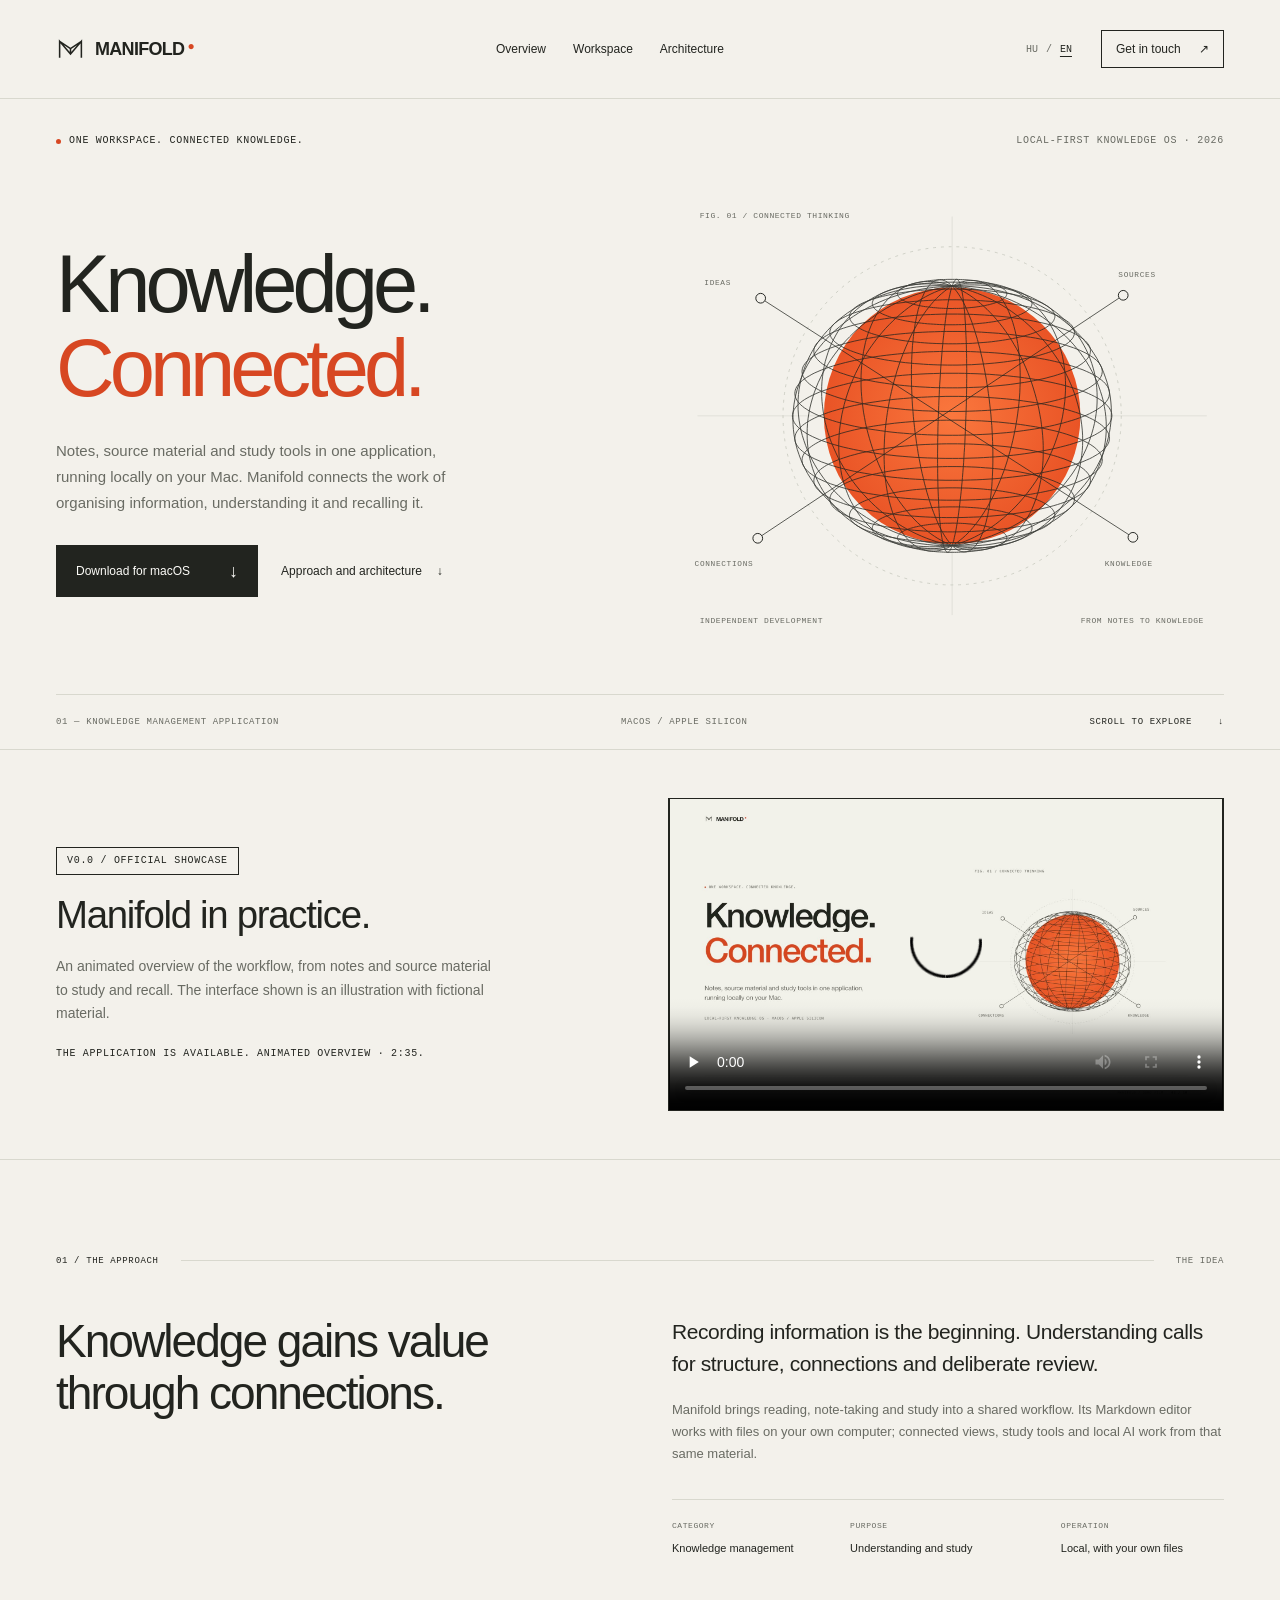
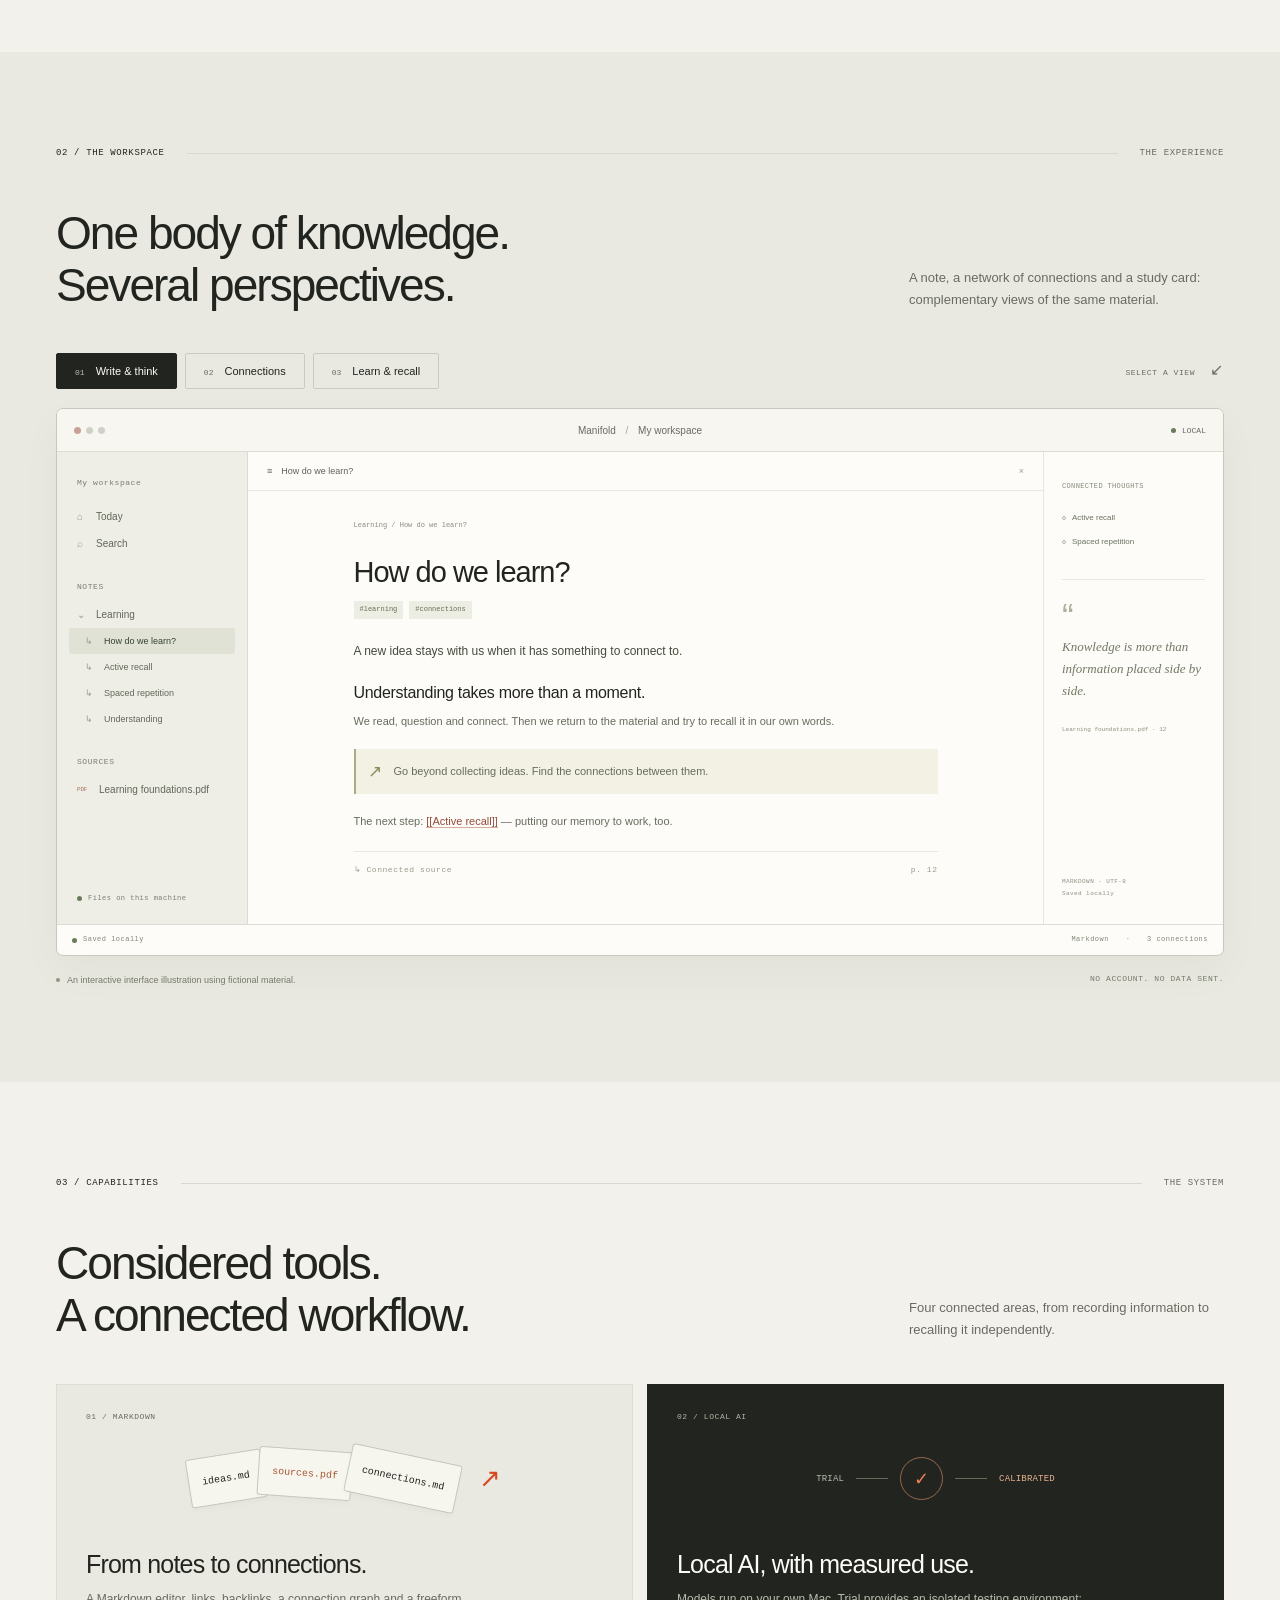
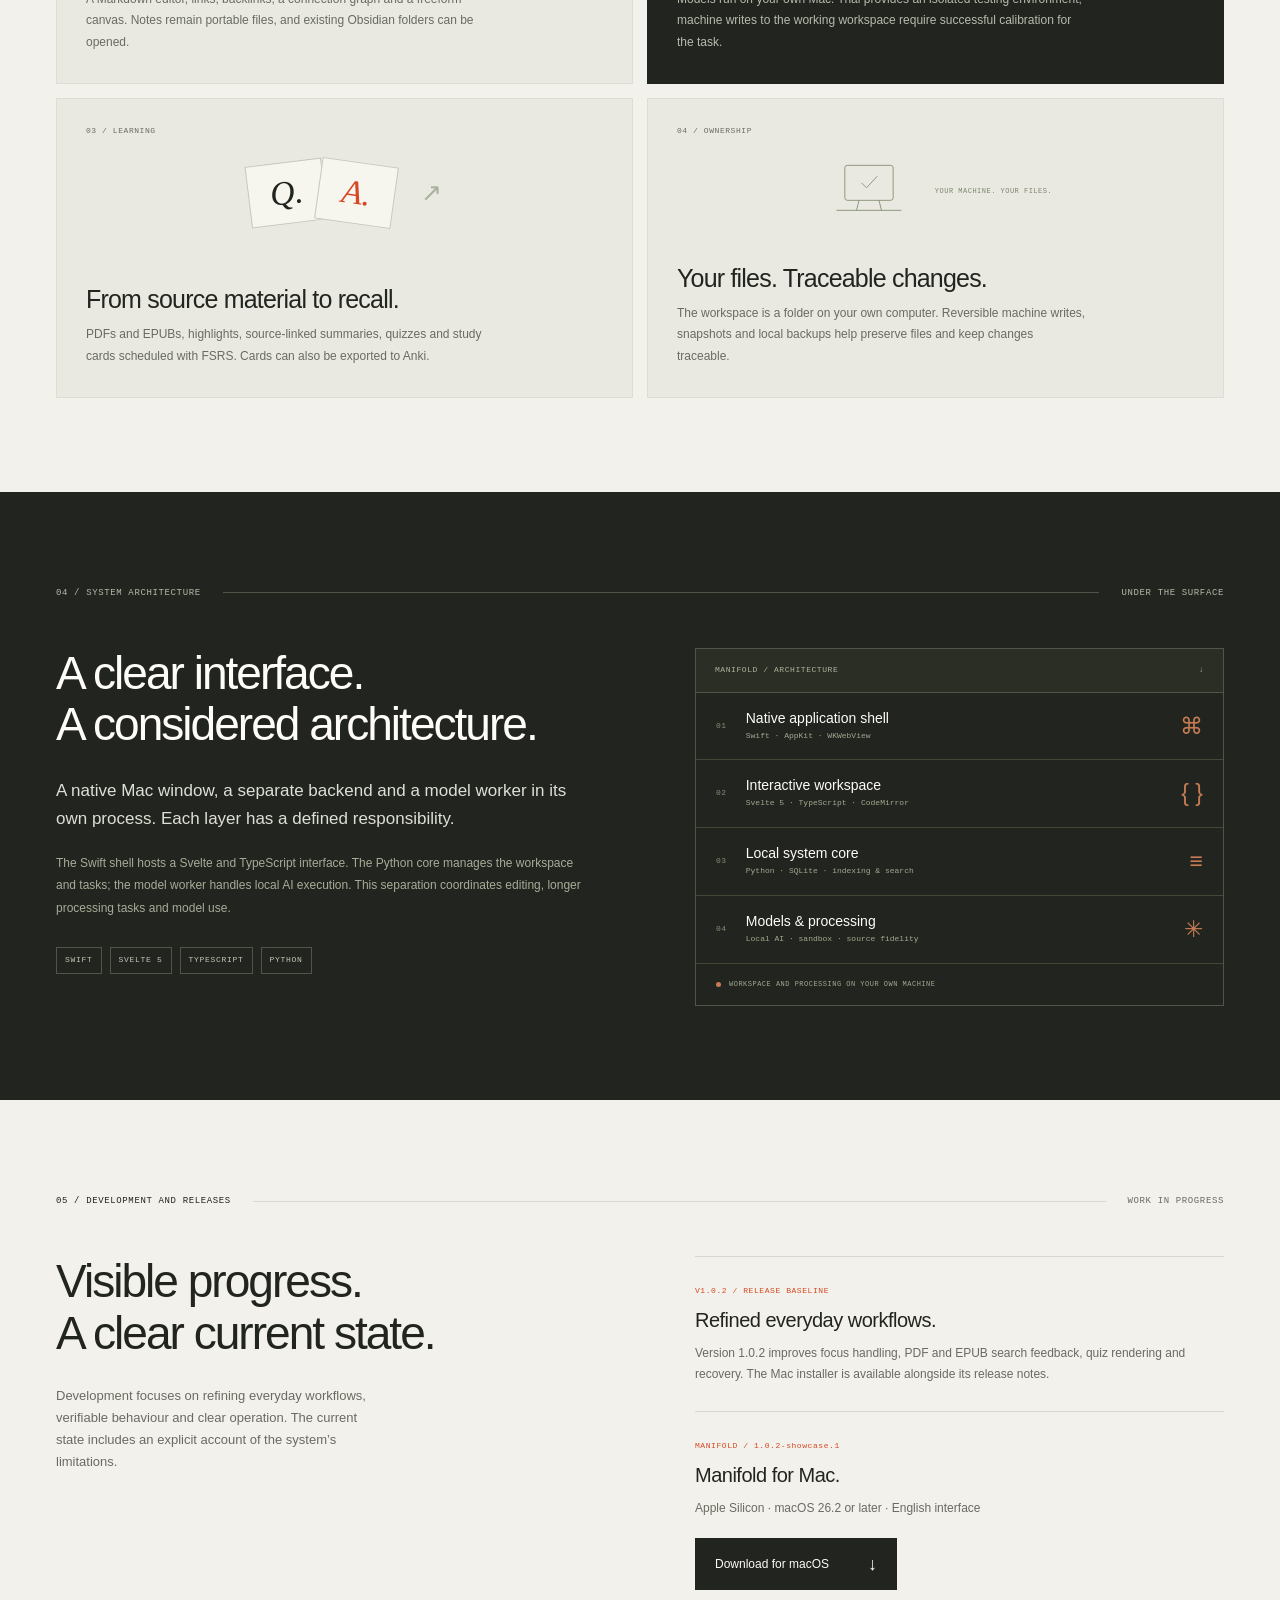
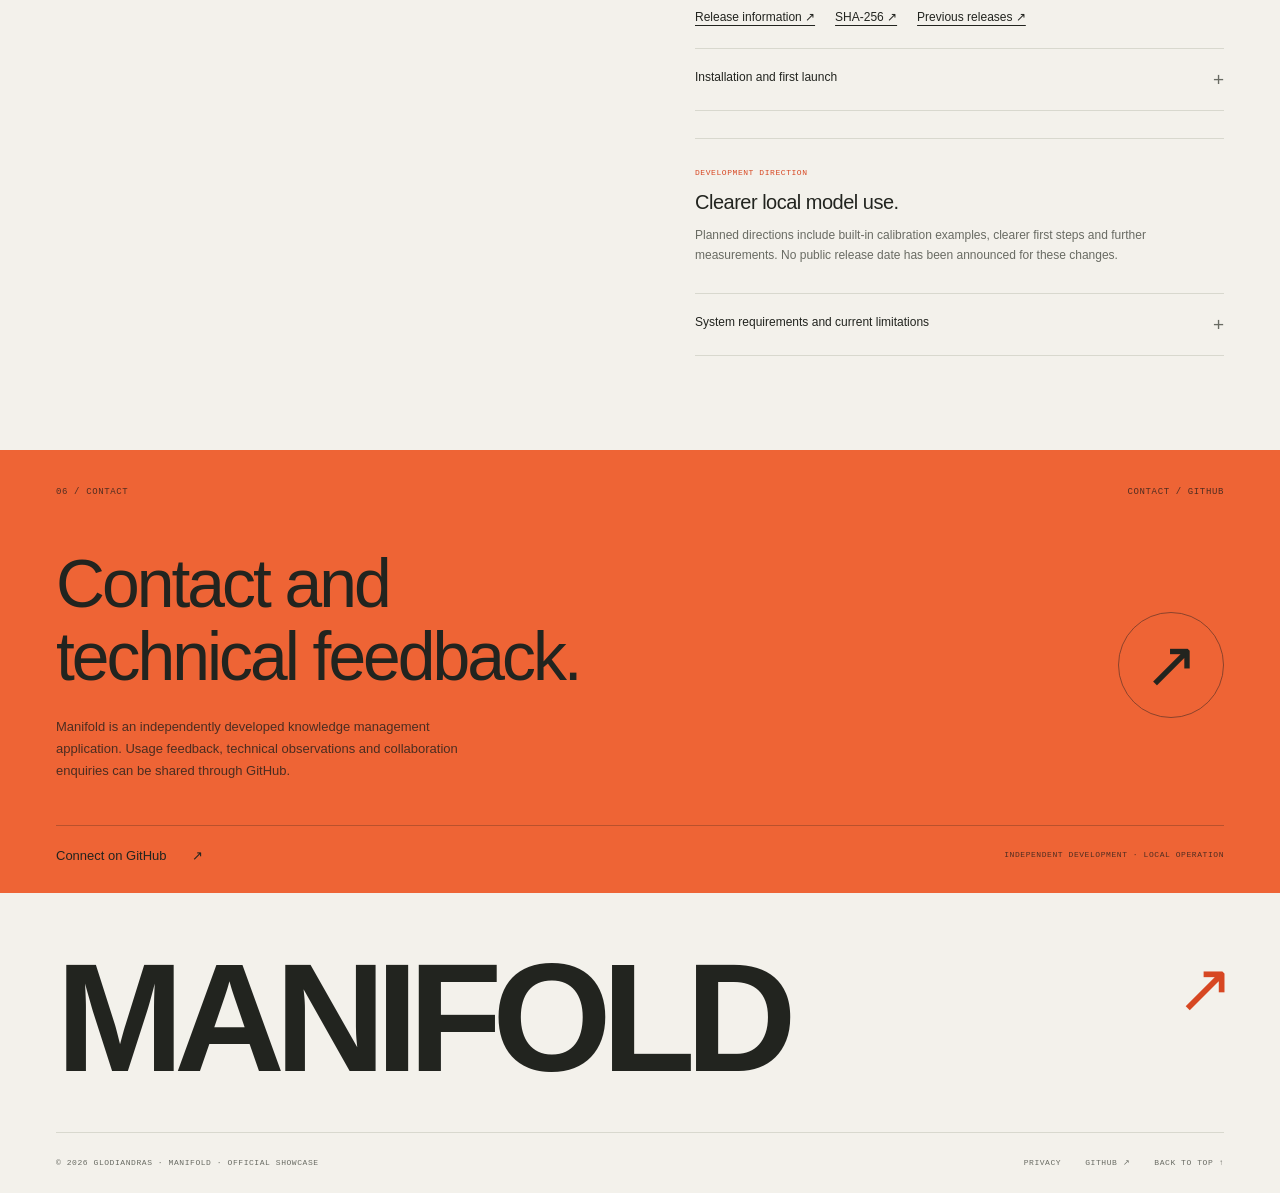
==== commit e4fb6d08: "Add the animated Manifold overview film to the EN and HU pages Replace the "video coming soon" frame" ====
--- a/index.html
+++ b/index.html
@@ -5,7 +5,7 @@
   <meta name="viewport" content="width=device-width, initial-scale=1">
   <meta name="description" content="Notes, source material and study tools in one Mac application. A Markdown workspace, local AI and connected knowledge, built around your own files.">
   <meta name="theme-color" content="#f3f1eb">
-  <meta http-equiv="Content-Security-Policy" content="default-src &#x27;none&#x27;; script-src &#x27;none&#x27;; style-src &#x27;sha256-ugNHBpiIQmaqIvLHRdOj9VL13l5VfPDwsbA/gF46Z6E=&#x27;; img-src &#x27;self&#x27; data:; font-src &#x27;none&#x27;; base-uri &#x27;none&#x27;; form-action &#x27;none&#x27;; object-src &#x27;none&#x27;">
+  <meta http-equiv="Content-Security-Policy" content="default-src &#x27;none&#x27;; script-src &#x27;none&#x27;; style-src &#x27;sha256-Lv8vUDGmBiYroDEdDuExuQaLY6BVrMhHFNR2OX6+/YY=&#x27;; img-src &#x27;self&#x27; data:; media-src &#x27;self&#x27;; font-src &#x27;none&#x27;; base-uri &#x27;none&#x27;; form-action &#x27;none&#x27;; object-src &#x27;none&#x27;">
 <meta name="manifold-web-version" content="v0.0">
 <meta name="robots" content="index, follow">
 <meta property="og:type" content="website">
@@ -453,7 +453,7 @@
 .download-links a{text-decoration:underline;text-underline-offset:4px}
 .release-download .button{margin-top:20px}
 
-</style>
+.film-frame.has-video{background:var(--ink);border-color:var(--ink)}.film-frame video{position:absolute;inset:0;width:100%;height:100%;display:block;object-fit:contain;background:var(--ink)}</style>
 </head>
 <body id="top">
   <a class="skip" href="#main">Skip to content</a>
@@ -471,8 +471,8 @@
     </section>
 
     <section class="film-section wrap" id="demo-video" aria-labelledby="film-title">
-      <div class="film-copy"><span class="film-status mono">V0.0 / OFFICIAL SHOWCASE</span><h2 id="film-title">Manifold in practice.</h2><p>The forthcoming demonstration video will present the actual application and follow the workflow from notes and source material to study and recall.</p><p class="film-note mono">THE APPLICATION IS AVAILABLE. THE DEMONSTRATION VIDEO IS IN PREPARATION.</p></div>
-      <div class="film-frame" role="img" aria-label="DEMONSTRATION VIDEO COMING SOON"><svg viewBox="0 0 64 48" aria-hidden="true"><rect x="5" y="5" width="54" height="38" rx="3"/><path d="M16 5v38M48 5v38M5 16h11M5 32h11M48 16h11M48 32h11M25 17h14M25 25h14M25 33h8"/></svg><span class="mono">DEMONSTRATION VIDEO COMING SOON</span><span class="film-frame-caption mono">MANIFOLD / DEMO FILM</span></div>
+      <div class="film-copy"><span class="film-status mono">V0.0 / OFFICIAL SHOWCASE</span><h2 id="film-title">Manifold in practice.</h2><p>An animated overview of the workflow, from notes and source material to study and recall. The interface shown is an illustration with fictional material.</p><p class="film-note mono">THE APPLICATION IS AVAILABLE. ANIMATED OVERVIEW · 2:35.</p></div>
+      <div class="film-frame has-video"><video controls playsinline preload="none" width="1920" height="1080" poster="manifold-demo-en-poster.jpg" aria-label="Manifold — animated overview"><source src="manifold-demo-en.mp4" type="video/mp4">Your browser cannot play this video. <a href="manifold-demo-en.mp4">Download the MP4</a>.</video></div>
     </section>
 
     <section class="project-section wrap section-space" id="project" aria-labelledby="project-title">
@@ -495,7 +495,7 @@
           </div><aside class="app-context"><p class="mono">CONNECTED THOUGHTS</p><div class="context-link"><i></i>Active recall</div><div class="context-link"><i></i>Spaced repetition</div><div class="context-quote"><span class="quote-mark">“</span><p>Knowledge is more than information placed side by side.</p><span class="mono">Learning foundations.pdf · 12</span></div><div class="context-foot mono">MARKDOWN · UTF-8<br>Saved locally</div></aside></div>
           <div class="app-status mono"><span><i class="status-dot"></i> Saved locally</span><span>Markdown <span aria-hidden="true">·</span> 3 connections</span></div>
         </div>
-      </fieldset><div class="demo-caption"><p><span class="caption-dot"></span>An interactive interface illustration using fictional material. The demonstration video will show the actual application.</p><span class="mono">NO ACCOUNT. NO DATA SENT.</span></div>
+      </fieldset><div class="demo-caption"><p><span class="caption-dot"></span>An interactive interface illustration using fictional material.</p><span class="mono">NO ACCOUNT. NO DATA SENT.</span></div>
     </div></section>
 
     <section class="features-section wrap section-space" aria-labelledby="features-title"><div class="section-index mono"><span>03 / CAPABILITIES</span><span class="index-rule"></span><span>THE SYSTEM</span></div><div class="section-heading"><h2 id="features-title">Considered tools.<br>A connected workflow.</h2><p>Four connected areas, from recording information to recalling it independently.</p></div><div class="feature-grid">
@@ -507,7 +507,7 @@
 
     <section class="engineering-section section-space" id="engineering" aria-labelledby="engineering-title"><div class="wrap"><div class="section-index mono"><span>04 / SYSTEM ARCHITECTURE</span><span class="index-rule"></span><span>UNDER THE SURFACE</span></div><div class="engineering-grid"><div><h2 id="engineering-title">A clear interface.<br>A considered architecture.</h2><p class="engineering-intro">A native Mac window, a separate backend and a model worker in its own process. Each layer has a defined responsibility.</p><p>The Swift shell hosts a Svelte and TypeScript interface. The Python core manages the workspace and tasks; the model worker handles local AI execution. This separation coordinates editing, longer processing tasks and model use.</p><div class="engineering-tags mono"><span>SWIFT</span><span>SVELTE 5</span><span>TYPESCRIPT</span><span>PYTHON</span></div></div><div class="architecture"><div class="architecture-head mono"><span>MANIFOLD / ARCHITECTURE</span><span>↓</span></div><div class="architecture-row"><span class="architecture-number mono">01</span><div><h3>Native application shell</h3><p>Swift · AppKit · WKWebView</p></div><span class="architecture-symbol">⌘</span></div><div class="architecture-row"><span class="architecture-number mono">02</span><div><h3>Interactive workspace</h3><p>Svelte 5 · TypeScript · CodeMirror</p></div><span class="architecture-symbol">{ }</span></div><div class="architecture-row"><span class="architecture-number mono">03</span><div><h3>Local system core</h3><p>Python · SQLite · indexing &amp; search</p></div><span class="architecture-symbol">≡</span></div><div class="architecture-row"><span class="architecture-number mono">04</span><div><h3>Models &amp; processing</h3><p>Local AI · sandbox · source fidelity</p></div><span class="architecture-symbol">✳</span></div><div class="architecture-base mono"><i class="status-dot"></i>WORKSPACE AND PROCESSING ON YOUR OWN MACHINE</div></div></div></div></section>
 
-    <section class="journal-section wrap section-space" id="journal" aria-labelledby="journal-title"><div class="section-index mono"><span>05 / DEVELOPMENT AND RELEASES</span><span class="index-rule"></span><span>WORK IN PROGRESS</span></div><div class="journal-grid"><div><h2 id="journal-title">Visible progress.<br>A clear current state.</h2><p>Development focuses on refining everyday workflows, verifiable behaviour and clear operation. The current state includes an explicit account of the system’s limitations.</p></div><div class="journal-entries"><article class="journal-entry"><span class="journal-tag mono">V1.0.2 / RELEASE BASELINE</span><h3>Refined everyday workflows.</h3><p>Version 1.0.2 improves focus handling, PDF and EPUB search feedback, quiz rendering and recovery. The Mac installer is available alongside its release notes.</p></article><article class="journal-entry release-download" id="download"><span class="journal-tag mono">MANIFOLD / 1.0.2-showcase.1</span><h3>Manifold for Mac.</h3><p>Apple Silicon · macOS 26.2 or later · English interface</p><a class="button" href="https://github.com/glodiandras/Manifold/releases/download/v1.0.2-showcase.1/Manifold-1.0.2-showcase.1.dmg">Download for macOS <span aria-hidden="true">↓</span></a><div class="download-links"><a href="https://github.com/glodiandras/Manifold/releases/tag/v1.0.2-showcase.1">Release information ↗</a><a href="https://github.com/glodiandras/Manifold/releases/download/v1.0.2-showcase.1/SHA256SUMS">SHA-256 ↗</a><a href="https://github.com/glodiandras/Manifold/releases">Previous releases ↗</a></div><details class="limits"><summary>Installation and first launch <span aria-hidden="true">+</span></summary><div><p>Open the DMG and drag Manifold to Applications. To update, replace the application and retain your own workspace folder.</p><p>This release is signed with its own certificate and is not Apple-notarized. If macOS blocks the first launch, allow it through System Settings → Privacy &amp; Security → Open Anyway.</p></div></details></article><article class="journal-entry"><span class="journal-tag mono">DEVELOPMENT DIRECTION</span><h3>Clearer local model use.</h3><p>Planned directions include built-in calibration examples, clearer first steps and further measurements. No public release date has been announced for these changes.</p></article><details class="limits"><summary>System requirements and current limitations <span aria-hidden="true">+</span></summary><div><p>Built for Apple Silicon Macs running macOS 26.2 or later. The app works with 8 GB without AI; 16 GB or more is recommended for local AI. The application interface is English.</p><p>Summaries, cards and quizzes do not yet ship with calibration examples: they remain Trial until you run your own measurement. Audio transcription is currently unavailable. Version 1.0.2 is not Apple-notarized.</p><p>The web view uses more memory during long sessions of continuous tab switching; restarting frees it. Only the 16 GB memory class has been measured in depth.</p></div></details></div></div></section>
+    <section class="journal-section wrap section-space" id="journal" aria-labelledby="journal-title"><div class="section-index mono"><span>05 / DEVELOPMENT AND RELEASES</span><span class="index-rule"></span><span>WORK IN PROGRESS</span></div><div class="journal-grid"><div><h2 id="journal-title">Visible progress.<br>A clear current state.</h2><p>Development focuses on refining everyday workflows, verifiable behaviour and clear operation. The current state includes an explicit account of the system’s limitations.</p></div><div class="journal-entries"><article class="journal-entry"><span class="journal-tag mono">V1.0.2 / RELEASE BASELINE</span><h3>Refined everyday workflows.</h3><p>Version 1.0.2 improves focus handling, PDF and EPUB search feedback, quiz rendering and recovery. The Mac installer is available alongside its release notes.</p></article><article class="journal-entry release-download" id="download"><span class="journal-tag mono">MANIFOLD / 1.0.2-showcase.1</span><h3>Manifold for Mac.</h3><p>Apple Silicon · macOS 26.2 or later · English interface</p><a class="button" href="https://github.com/glodiandras/Manifold/releases/download/v1.0.2-showcase.1/Manifold-1.0.2-showcase.1.dmg">Download for macOS <span aria-hidden="true">↓</span></a><div class="download-links"><a href="https://github.com/glodiandras/Manifold/releases/tag/v1.0.2-showcase.1">Release information ↗</a><a href="https://github.com/glodiandras/Manifold/releases/tag/v1.0.2-showcase.1#verify-your-download">SHA-256 ↗</a><a href="https://github.com/glodiandras/Manifold/releases">Previous releases ↗</a></div><details class="limits"><summary>Installation and first launch <span aria-hidden="true">+</span></summary><div><p>Open the DMG and drag Manifold to Applications. To update, replace the application and retain your own workspace folder.</p><p>This release is signed with its own certificate and is not Apple-notarized. If macOS blocks the first launch, allow it through System Settings → Privacy &amp; Security → Open Anyway.</p></div></details></article><article class="journal-entry"><span class="journal-tag mono">DEVELOPMENT DIRECTION</span><h3>Clearer local model use.</h3><p>Planned directions include built-in calibration examples, clearer first steps and further measurements. No public release date has been announced for these changes.</p></article><details class="limits"><summary>System requirements and current limitations <span aria-hidden="true">+</span></summary><div><p>Built for Apple Silicon Macs running macOS 26.2 or later. The app works with 8 GB without AI; 16 GB or more is recommended for local AI. The application interface is English.</p><p>Summaries, cards and quizzes do not yet ship with calibration examples: they remain Trial until you run your own measurement. Audio transcription is currently unavailable. Version 1.0.2 is not Apple-notarized.</p><p>The web view uses more memory during long sessions of continuous tab switching; restarting frees it. Only the 16 GB memory class has been measured in depth.</p></div></details></div></div></section>
 
     <section class="contact-section" id="contact" aria-labelledby="contact-title"><div class="wrap"><div class="contact-top mono"><span>06 / CONTACT</span><span>CONTACT / GITHUB</span></div><div class="contact-grid"><div><h2 id="contact-title">Contact and<br>technical feedback.</h2><p>Manifold is an independently developed knowledge management application. Usage feedback, technical observations and collaboration enquiries can be shared through GitHub.</p></div><a class="contact-arrow" href="https://github.com/glodiandras" aria-label="Connect on GitHub"><span aria-hidden="true">↗</span></a></div><div class="contact-bottom"><a href="https://github.com/glodiandras">Connect on GitHub <span aria-hidden="true">↗</span></a><span class="mono">INDEPENDENT DEVELOPMENT · LOCAL OPERATION</span></div></div></section>
   </main>
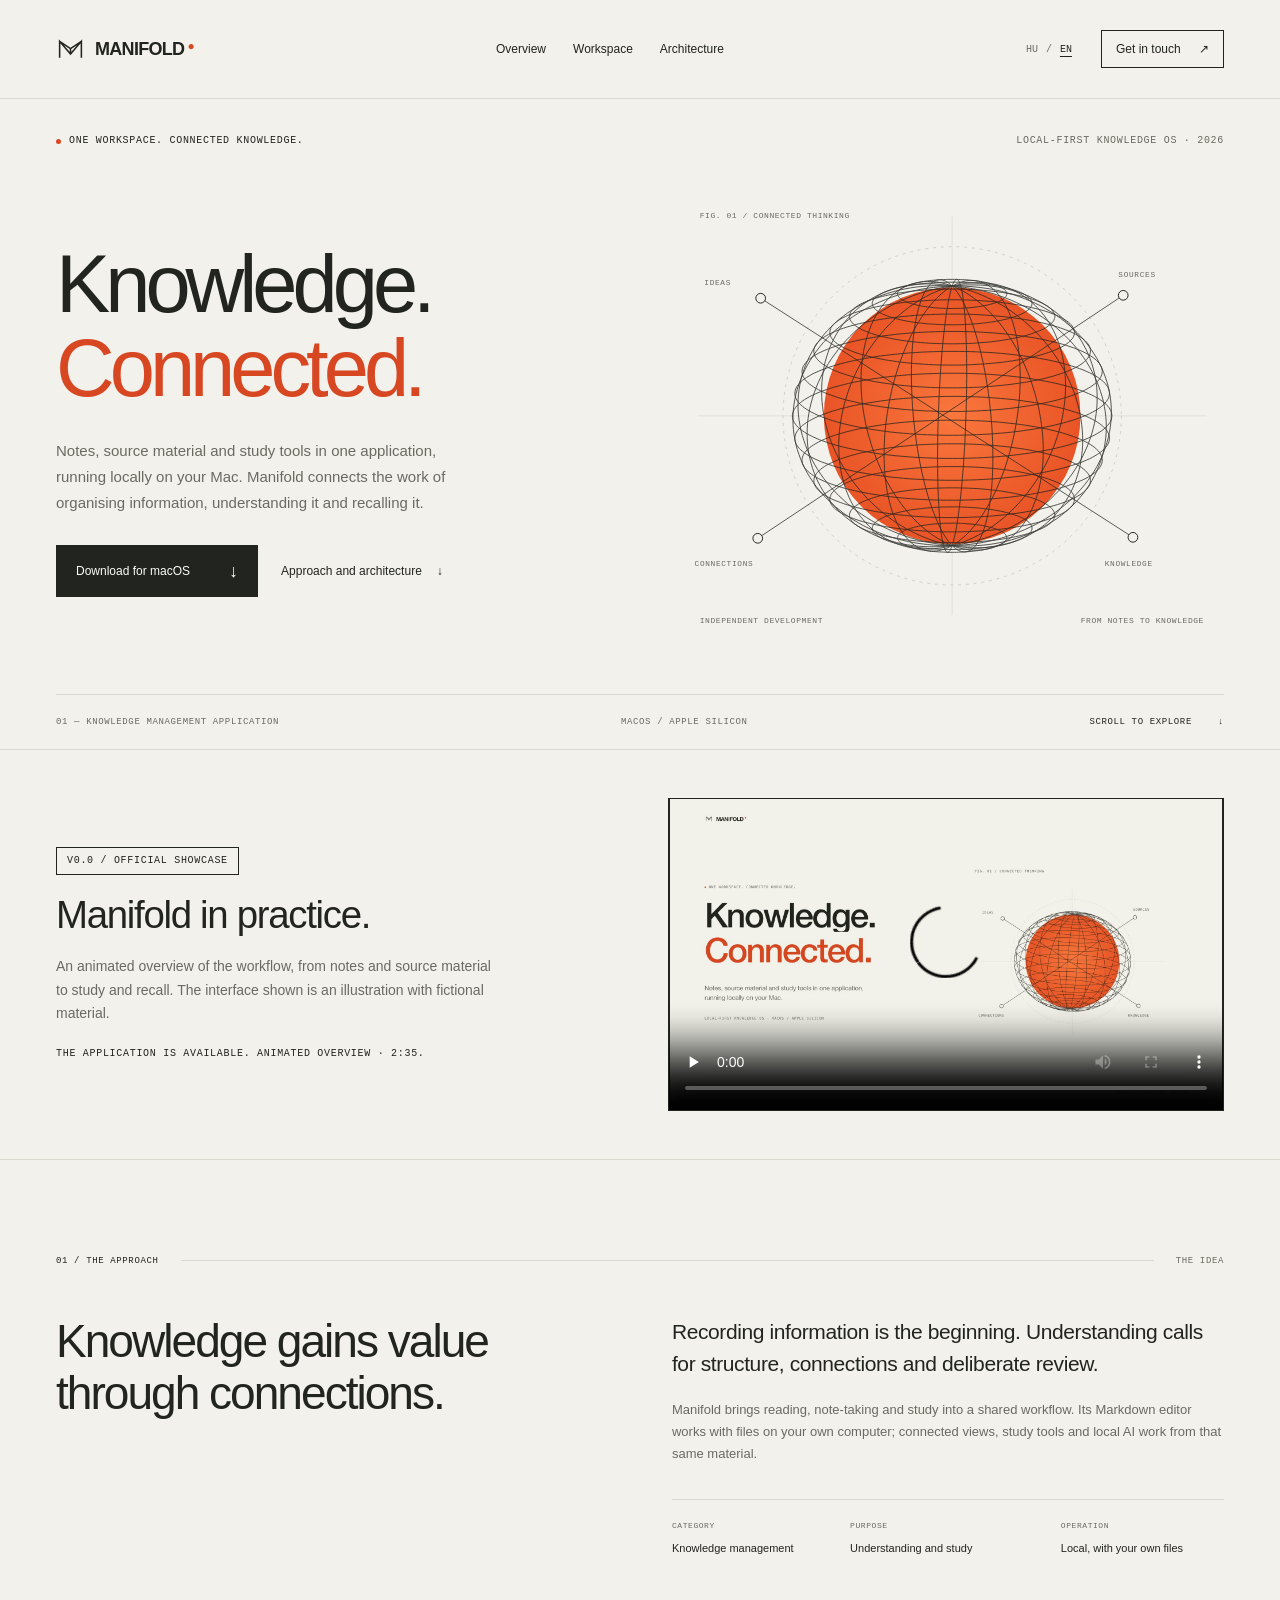
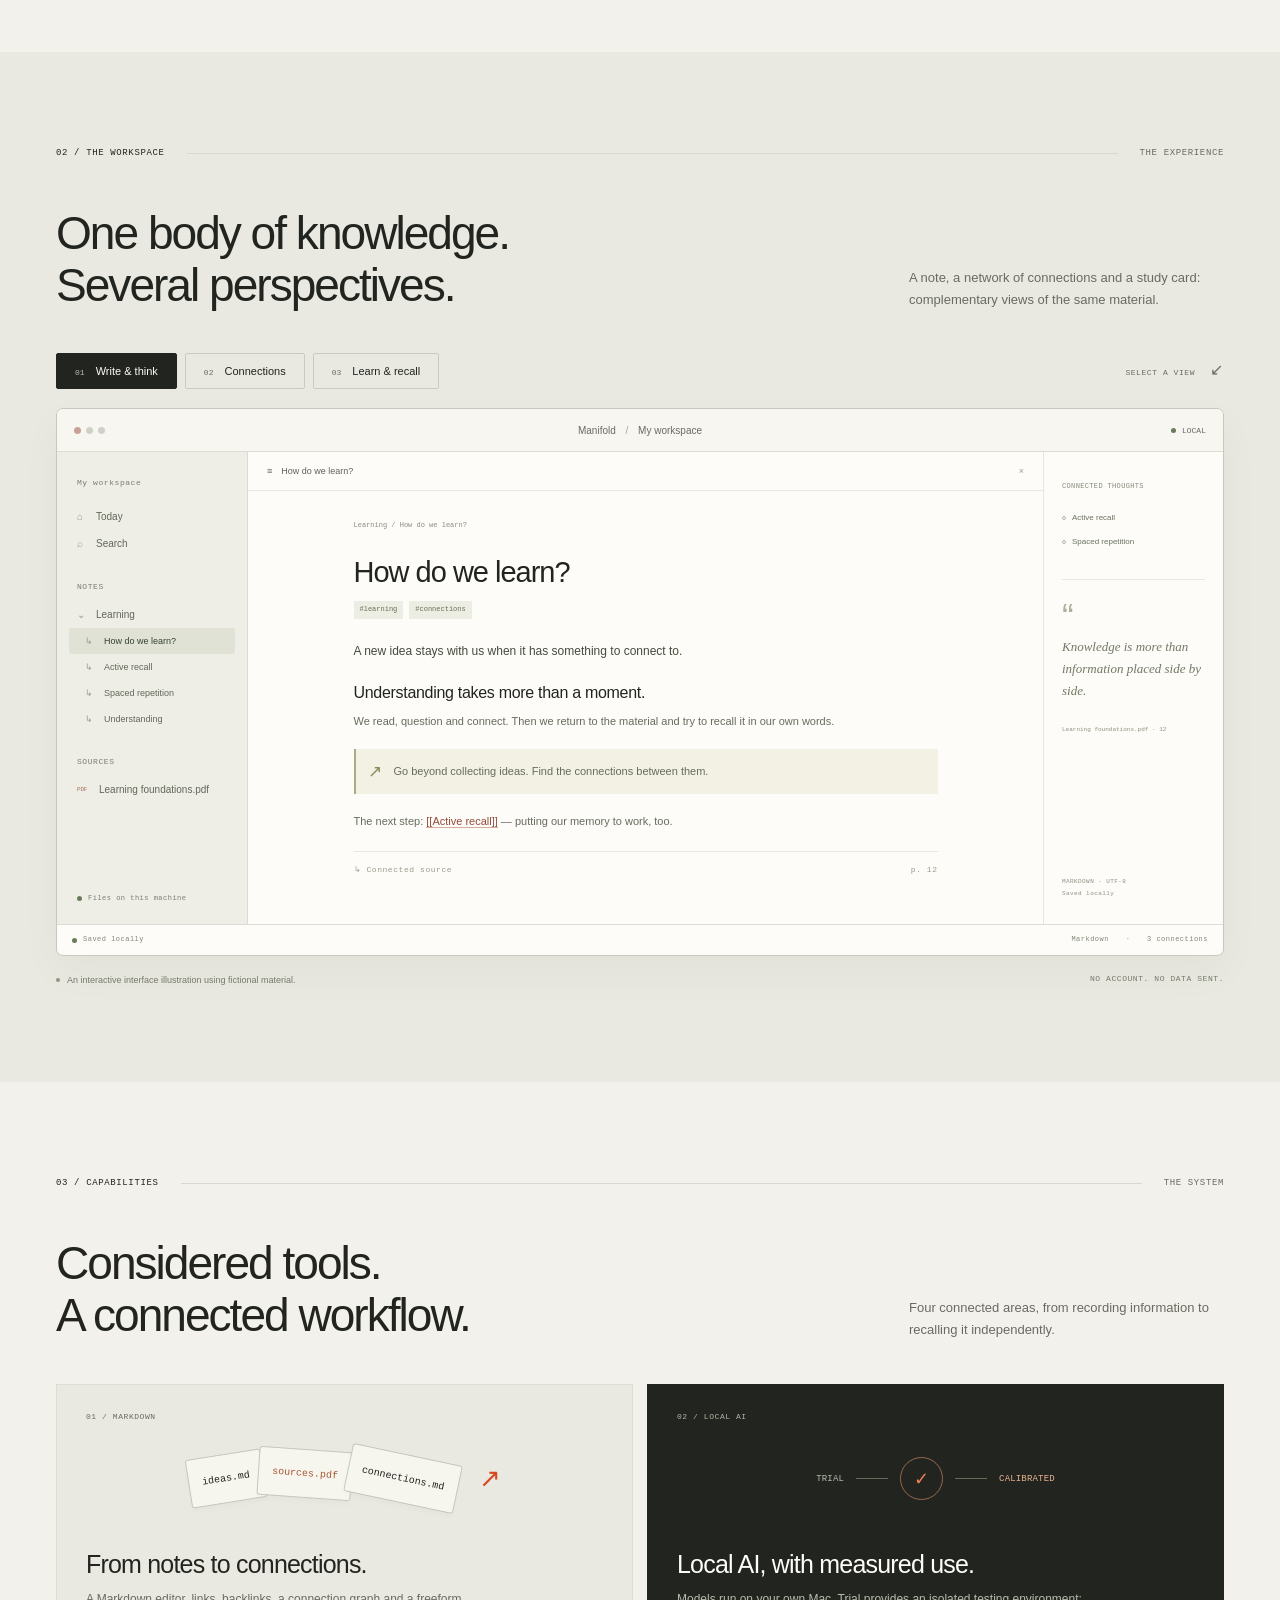
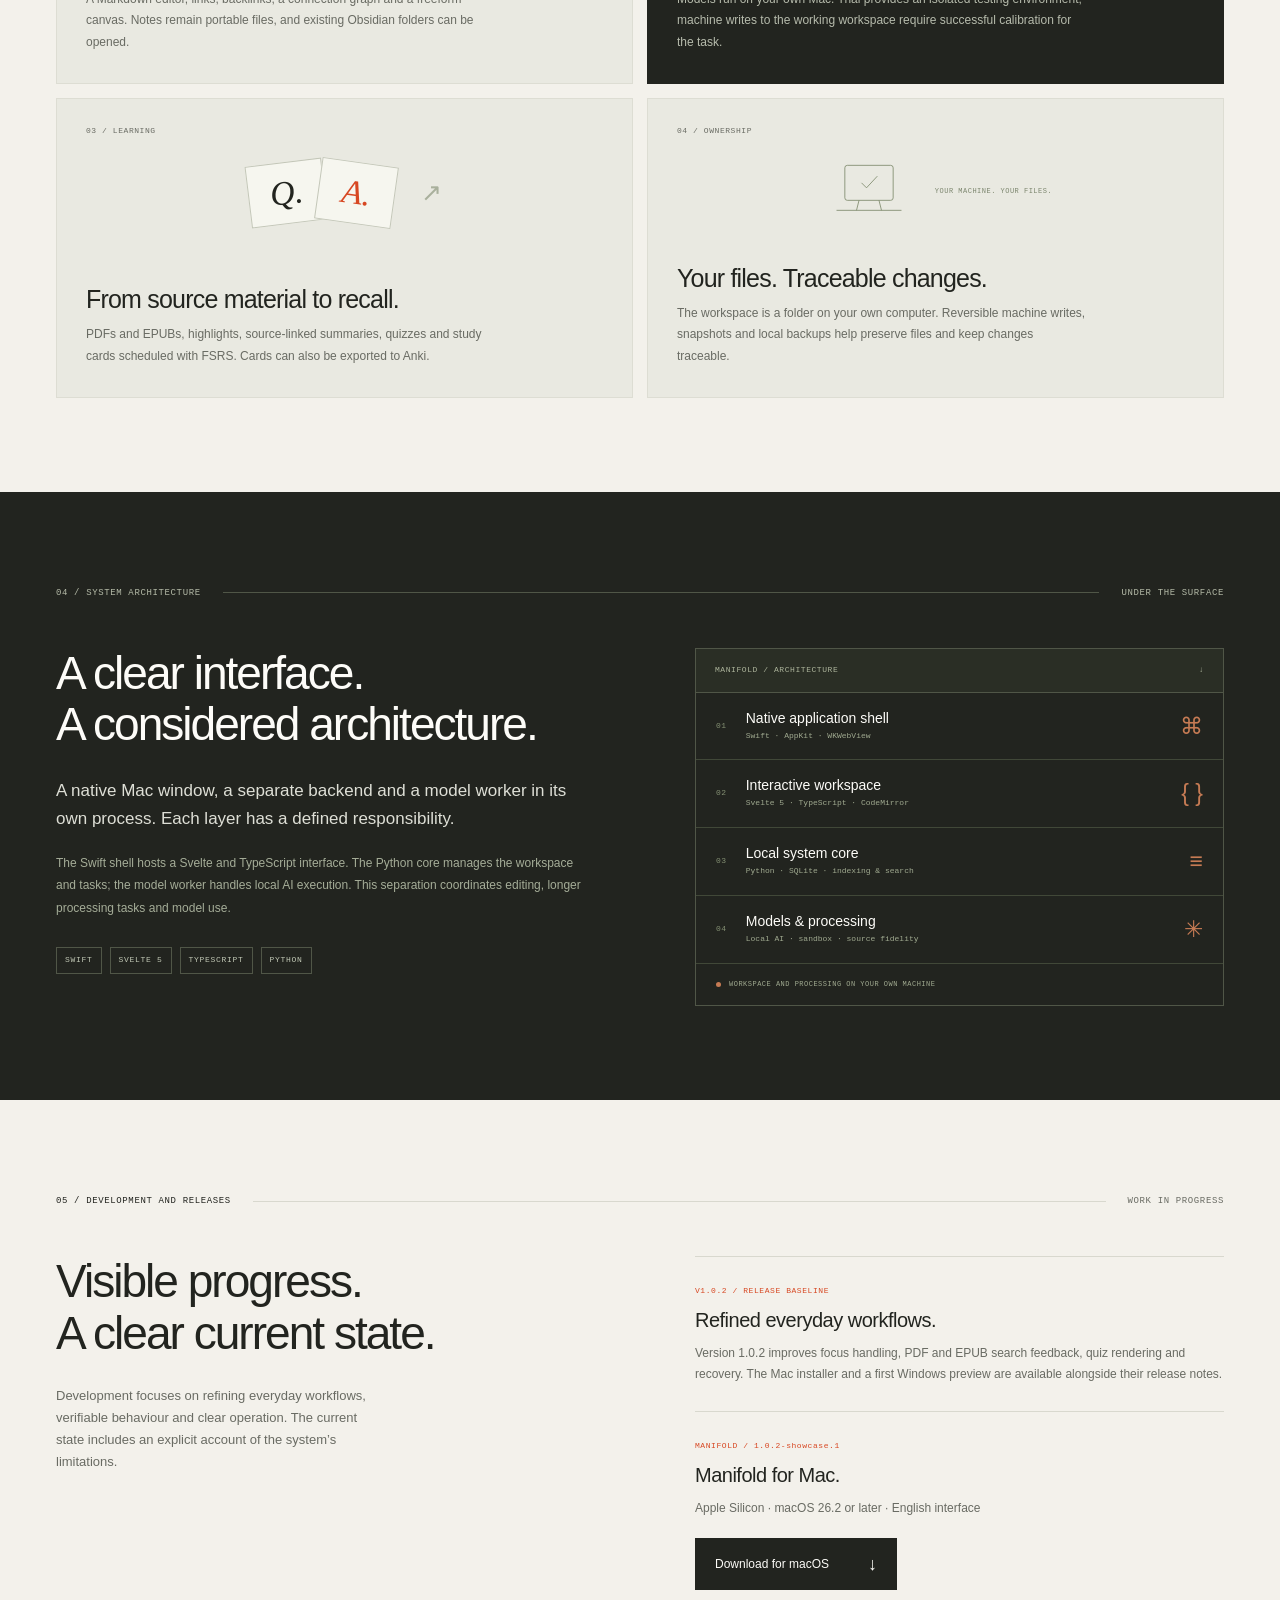
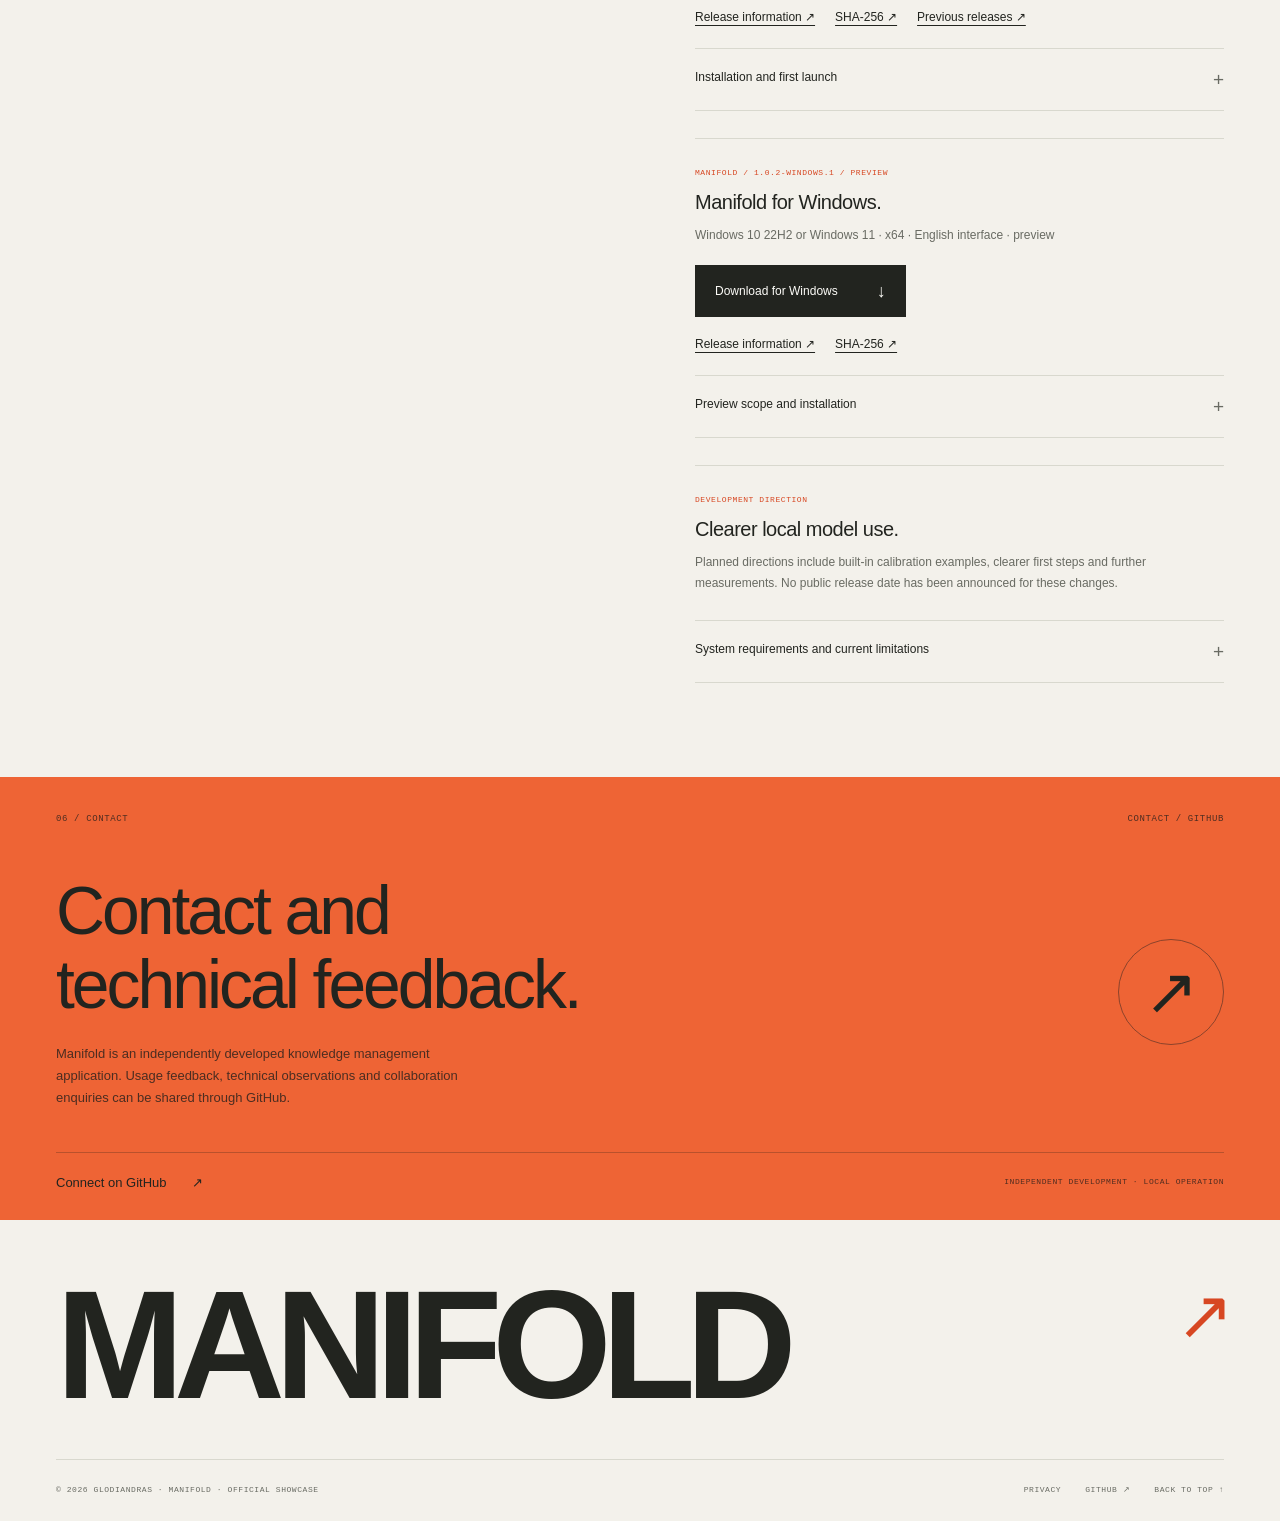
==== commit 2be78c54: "Add the Manifold 1.0.2 Windows preview download to the EN and HU pages and README" ====
--- a/index.html
+++ b/index.html
@@ -507,7 +507,7 @@
 
     <section class="engineering-section section-space" id="engineering" aria-labelledby="engineering-title"><div class="wrap"><div class="section-index mono"><span>04 / SYSTEM ARCHITECTURE</span><span class="index-rule"></span><span>UNDER THE SURFACE</span></div><div class="engineering-grid"><div><h2 id="engineering-title">A clear interface.<br>A considered architecture.</h2><p class="engineering-intro">A native Mac window, a separate backend and a model worker in its own process. Each layer has a defined responsibility.</p><p>The Swift shell hosts a Svelte and TypeScript interface. The Python core manages the workspace and tasks; the model worker handles local AI execution. This separation coordinates editing, longer processing tasks and model use.</p><div class="engineering-tags mono"><span>SWIFT</span><span>SVELTE 5</span><span>TYPESCRIPT</span><span>PYTHON</span></div></div><div class="architecture"><div class="architecture-head mono"><span>MANIFOLD / ARCHITECTURE</span><span>↓</span></div><div class="architecture-row"><span class="architecture-number mono">01</span><div><h3>Native application shell</h3><p>Swift · AppKit · WKWebView</p></div><span class="architecture-symbol">⌘</span></div><div class="architecture-row"><span class="architecture-number mono">02</span><div><h3>Interactive workspace</h3><p>Svelte 5 · TypeScript · CodeMirror</p></div><span class="architecture-symbol">{ }</span></div><div class="architecture-row"><span class="architecture-number mono">03</span><div><h3>Local system core</h3><p>Python · SQLite · indexing &amp; search</p></div><span class="architecture-symbol">≡</span></div><div class="architecture-row"><span class="architecture-number mono">04</span><div><h3>Models &amp; processing</h3><p>Local AI · sandbox · source fidelity</p></div><span class="architecture-symbol">✳</span></div><div class="architecture-base mono"><i class="status-dot"></i>WORKSPACE AND PROCESSING ON YOUR OWN MACHINE</div></div></div></div></section>
 
-    <section class="journal-section wrap section-space" id="journal" aria-labelledby="journal-title"><div class="section-index mono"><span>05 / DEVELOPMENT AND RELEASES</span><span class="index-rule"></span><span>WORK IN PROGRESS</span></div><div class="journal-grid"><div><h2 id="journal-title">Visible progress.<br>A clear current state.</h2><p>Development focuses on refining everyday workflows, verifiable behaviour and clear operation. The current state includes an explicit account of the system’s limitations.</p></div><div class="journal-entries"><article class="journal-entry"><span class="journal-tag mono">V1.0.2 / RELEASE BASELINE</span><h3>Refined everyday workflows.</h3><p>Version 1.0.2 improves focus handling, PDF and EPUB search feedback, quiz rendering and recovery. The Mac installer is available alongside its release notes.</p></article><article class="journal-entry release-download" id="download"><span class="journal-tag mono">MANIFOLD / 1.0.2-showcase.1</span><h3>Manifold for Mac.</h3><p>Apple Silicon · macOS 26.2 or later · English interface</p><a class="button" href="https://github.com/glodiandras/Manifold/releases/download/v1.0.2-showcase.1/Manifold-1.0.2-showcase.1.dmg">Download for macOS <span aria-hidden="true">↓</span></a><div class="download-links"><a href="https://github.com/glodiandras/Manifold/releases/tag/v1.0.2-showcase.1">Release information ↗</a><a href="https://github.com/glodiandras/Manifold/releases/tag/v1.0.2-showcase.1#verify-your-download">SHA-256 ↗</a><a href="https://github.com/glodiandras/Manifold/releases">Previous releases ↗</a></div><details class="limits"><summary>Installation and first launch <span aria-hidden="true">+</span></summary><div><p>Open the DMG and drag Manifold to Applications. To update, replace the application and retain your own workspace folder.</p><p>This release is signed with its own certificate and is not Apple-notarized. If macOS blocks the first launch, allow it through System Settings → Privacy &amp; Security → Open Anyway.</p></div></details></article><article class="journal-entry"><span class="journal-tag mono">DEVELOPMENT DIRECTION</span><h3>Clearer local model use.</h3><p>Planned directions include built-in calibration examples, clearer first steps and further measurements. No public release date has been announced for these changes.</p></article><details class="limits"><summary>System requirements and current limitations <span aria-hidden="true">+</span></summary><div><p>Built for Apple Silicon Macs running macOS 26.2 or later. The app works with 8 GB without AI; 16 GB or more is recommended for local AI. The application interface is English.</p><p>Summaries, cards and quizzes do not yet ship with calibration examples: they remain Trial until you run your own measurement. Audio transcription is currently unavailable. Version 1.0.2 is not Apple-notarized.</p><p>The web view uses more memory during long sessions of continuous tab switching; restarting frees it. Only the 16 GB memory class has been measured in depth.</p></div></details></div></div></section>
+    <section class="journal-section wrap section-space" id="journal" aria-labelledby="journal-title"><div class="section-index mono"><span>05 / DEVELOPMENT AND RELEASES</span><span class="index-rule"></span><span>WORK IN PROGRESS</span></div><div class="journal-grid"><div><h2 id="journal-title">Visible progress.<br>A clear current state.</h2><p>Development focuses on refining everyday workflows, verifiable behaviour and clear operation. The current state includes an explicit account of the system’s limitations.</p></div><div class="journal-entries"><article class="journal-entry"><span class="journal-tag mono">V1.0.2 / RELEASE BASELINE</span><h3>Refined everyday workflows.</h3><p>Version 1.0.2 improves focus handling, PDF and EPUB search feedback, quiz rendering and recovery. The Mac installer and a first Windows preview are available alongside their release notes.</p></article><article class="journal-entry release-download" id="download"><span class="journal-tag mono">MANIFOLD / 1.0.2-showcase.1</span><h3>Manifold for Mac.</h3><p>Apple Silicon · macOS 26.2 or later · English interface</p><a class="button" href="https://github.com/glodiandras/Manifold/releases/download/v1.0.2-showcase.1/Manifold-1.0.2-showcase.1.dmg">Download for macOS <span aria-hidden="true">↓</span></a><div class="download-links"><a href="https://github.com/glodiandras/Manifold/releases/tag/v1.0.2-showcase.1">Release information ↗</a><a href="https://github.com/glodiandras/Manifold/releases/tag/v1.0.2-showcase.1#verify-your-download">SHA-256 ↗</a><a href="https://github.com/glodiandras/Manifold/releases">Previous releases ↗</a></div><details class="limits"><summary>Installation and first launch <span aria-hidden="true">+</span></summary><div><p>Open the DMG and drag Manifold to Applications. To update, replace the application and retain your own workspace folder.</p><p>This release is signed with its own certificate and is not Apple-notarized. If macOS blocks the first launch, allow it through System Settings → Privacy &amp; Security → Open Anyway.</p></div></details></article><article class="journal-entry release-download" id="download-windows"><span class="journal-tag mono">MANIFOLD / 1.0.2-WINDOWS.1 / PREVIEW</span><h3>Manifold for Windows.</h3><p>Windows 10 22H2 or Windows 11 · x64 · English interface · preview</p><a class="button" href="https://github.com/glodiandras/Manifold/releases/download/v1.0.2-windows.1/Manifold-1.0.2-windows.1-x64-setup.exe">Download for Windows <span aria-hidden="true">↓</span></a><div class="download-links"><a href="https://github.com/glodiandras/Manifold/releases/tag/v1.0.2-windows.1">Release information ↗</a><a href="https://github.com/glodiandras/Manifold/releases/tag/v1.0.2-windows.1#verify-your-download">SHA-256 ↗</a></div><details class="limits"><summary>Preview scope and installation <span aria-hidden="true">+</span></summary><div><p>Notes, linking, the connection graph and canvas, PDF and EPUB reading, quizzes, flashcards, search, snapshots, backups and undo work on Windows. Local AI models, sandboxed code runs, video and audio conversion and calendar integration are not available in this preview yet; each shows a clear message instead.</p><p>The installer sets Manifold up for the current user, without administrator rights, and offers to install the Microsoft Edge WebView2 Runtime if it is missing. Uninstalling removes the application only; your workspace remains.</p><p>This preview is not code-signed yet, so SmartScreen may show “Windows protected your PC”. Verify the SHA-256 checksum, then choose More info → Run anyway. A signed build will follow.</p></div></details></article><article class="journal-entry"><span class="journal-tag mono">DEVELOPMENT DIRECTION</span><h3>Clearer local model use.</h3><p>Planned directions include built-in calibration examples, clearer first steps and further measurements. No public release date has been announced for these changes.</p></article><details class="limits"><summary>System requirements and current limitations <span aria-hidden="true">+</span></summary><div><p>The Mac app is built for Apple Silicon Macs running macOS 26.2 or later; it works with 8 GB without AI, and 16 GB or more is recommended for local AI. A Windows preview runs on Windows 10 22H2 or Windows 11 (x64), without local AI for now. The application interface is English.</p><p>Summaries, cards and quizzes do not yet ship with calibration examples: they remain Trial until you run your own measurement. Audio transcription is currently unavailable. Version 1.0.2 is not Apple-notarized.</p><p>The web view uses more memory during long sessions of continuous tab switching; restarting frees it. Only the 16 GB memory class has been measured in depth.</p></div></details></div></div></section>
 
     <section class="contact-section" id="contact" aria-labelledby="contact-title"><div class="wrap"><div class="contact-top mono"><span>06 / CONTACT</span><span>CONTACT / GITHUB</span></div><div class="contact-grid"><div><h2 id="contact-title">Contact and<br>technical feedback.</h2><p>Manifold is an independently developed knowledge management application. Usage feedback, technical observations and collaboration enquiries can be shared through GitHub.</p></div><a class="contact-arrow" href="https://github.com/glodiandras" aria-label="Connect on GitHub"><span aria-hidden="true">↗</span></a></div><div class="contact-bottom"><a href="https://github.com/glodiandras">Connect on GitHub <span aria-hidden="true">↗</span></a><span class="mono">INDEPENDENT DEVELOPMENT · LOCAL OPERATION</span></div></div></section>
   </main>
